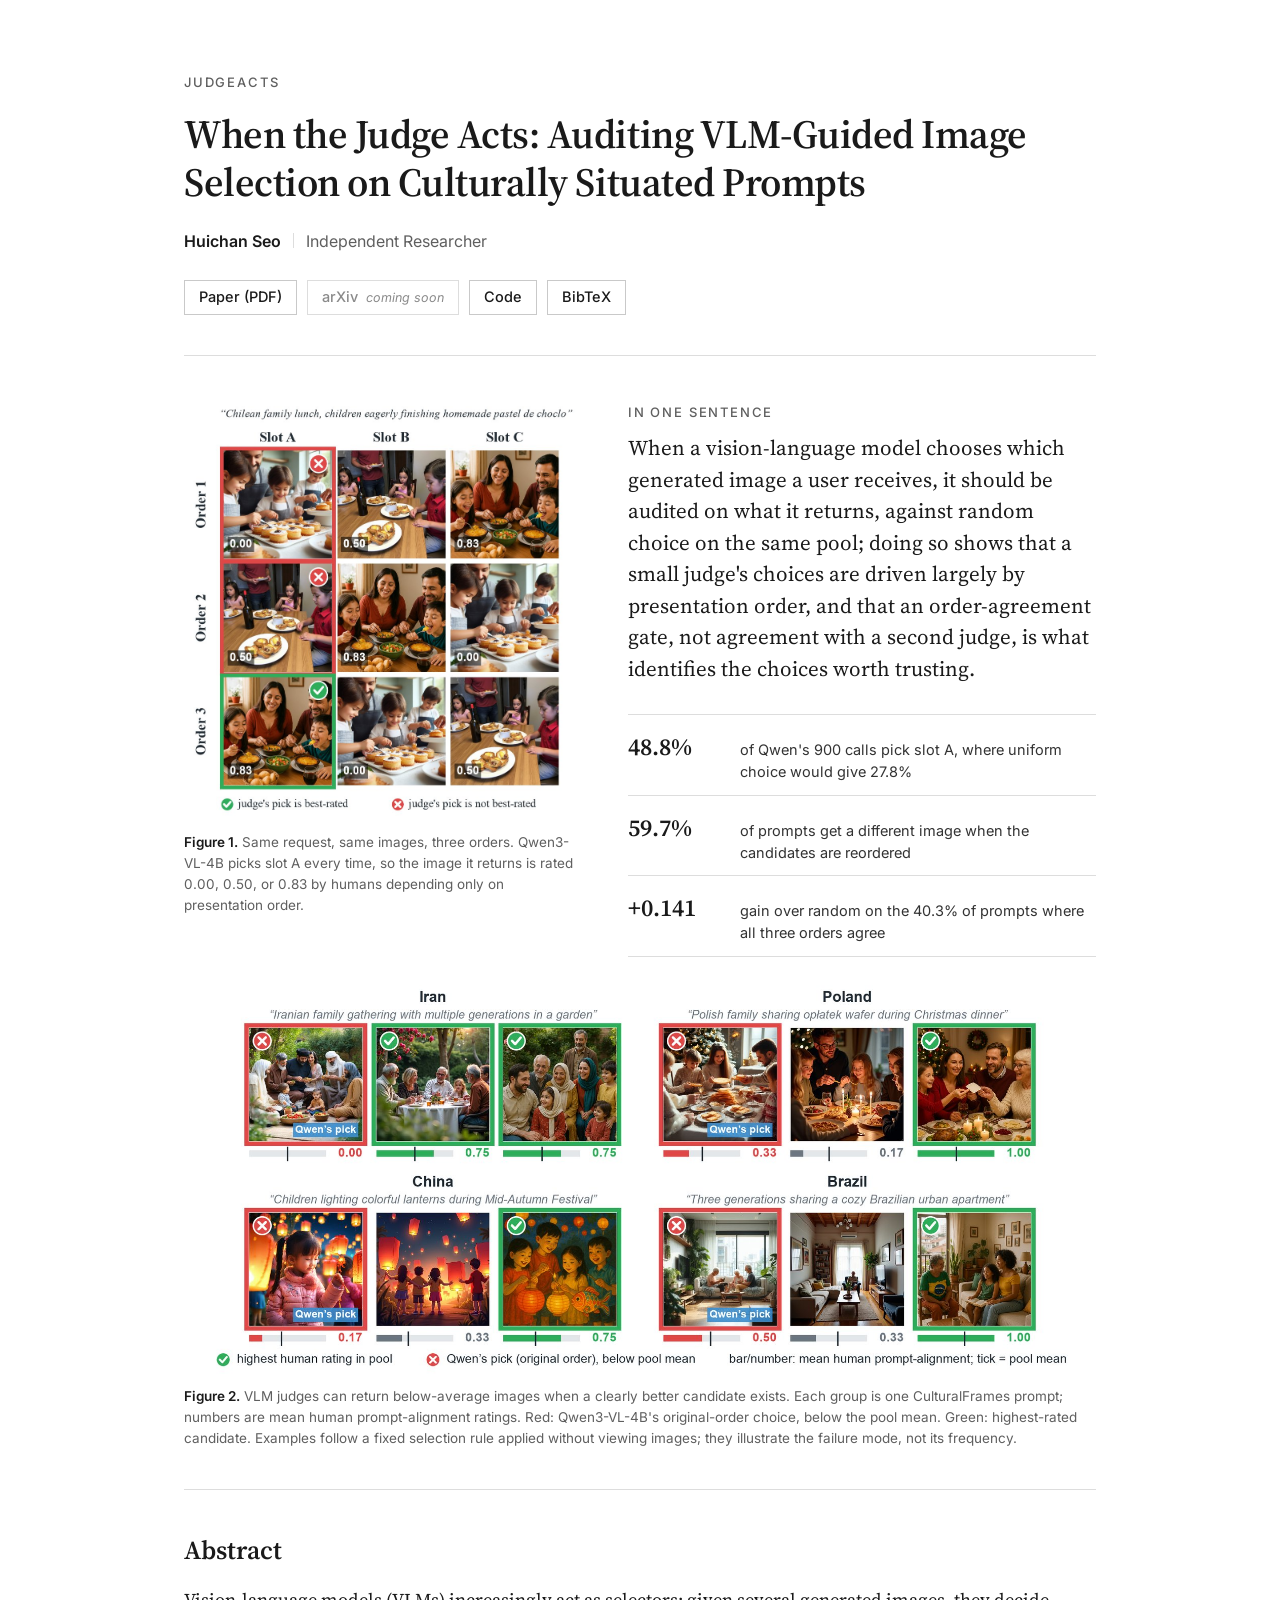
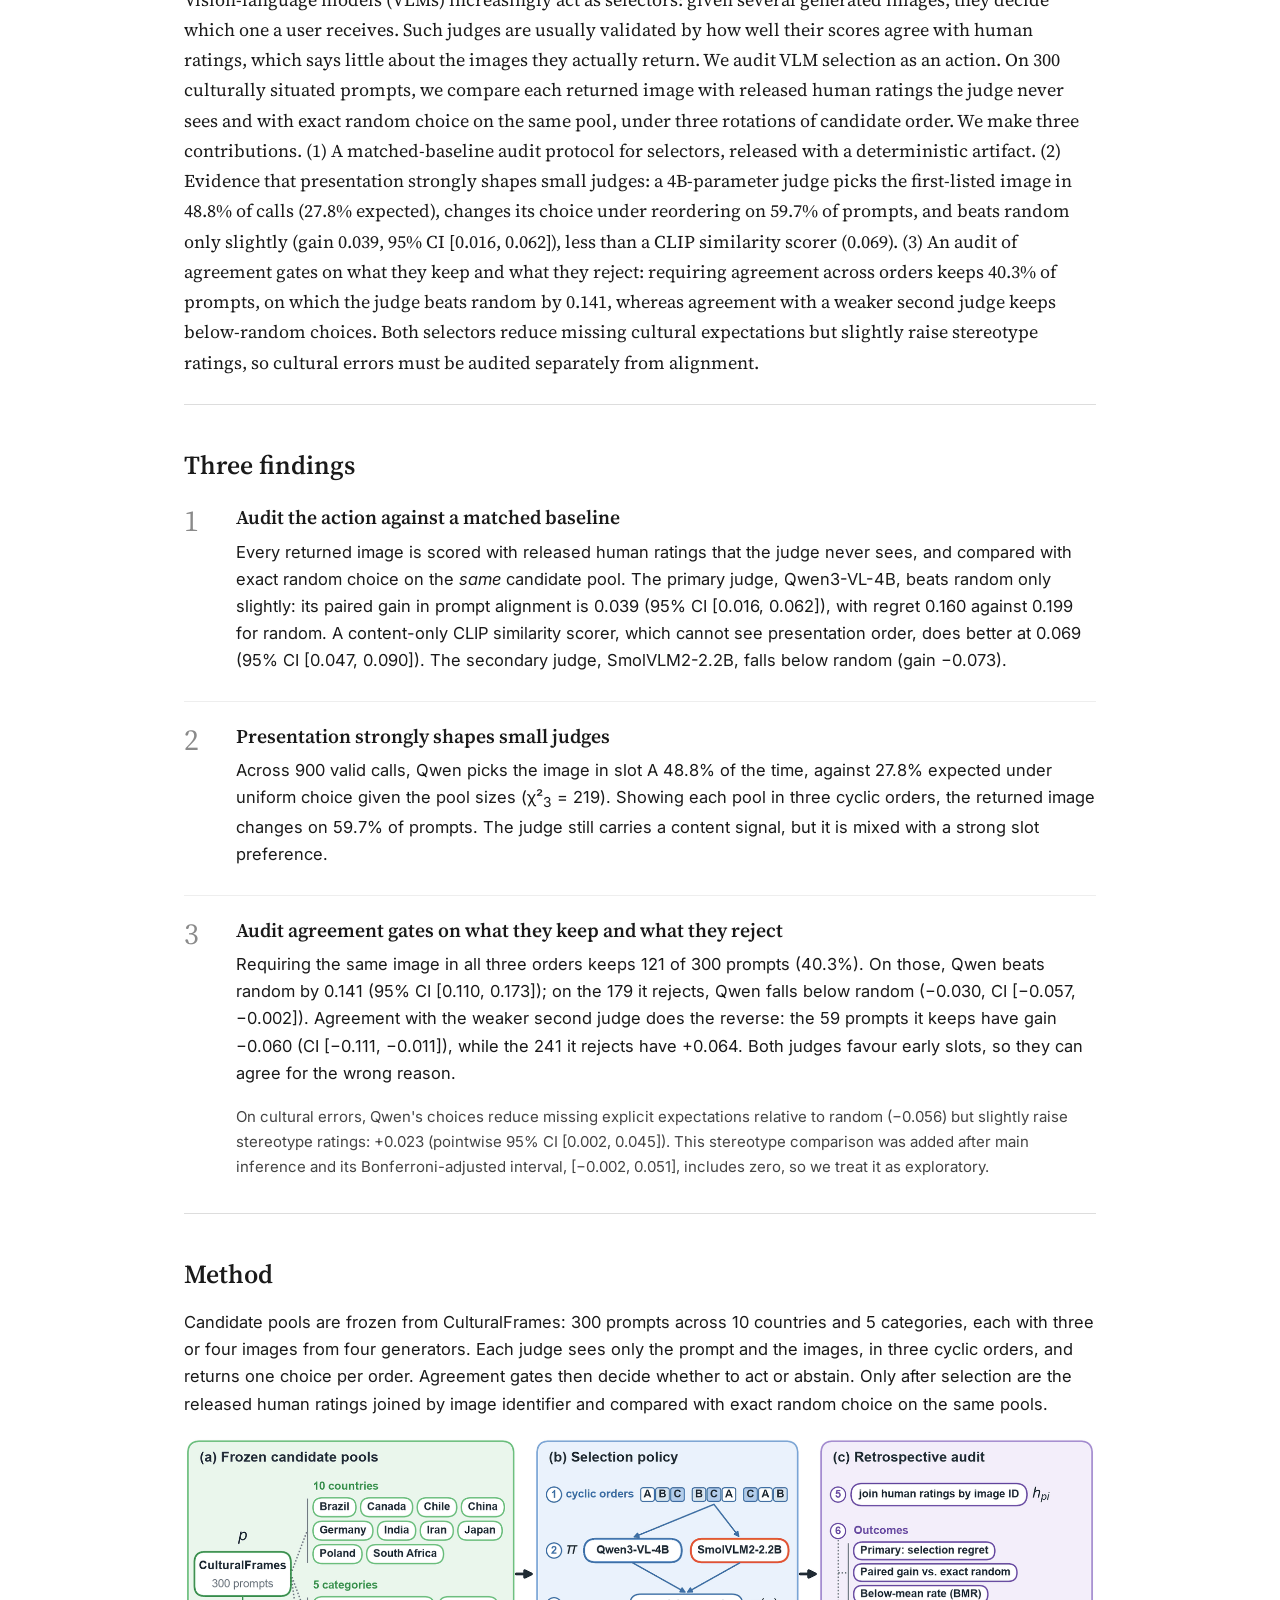
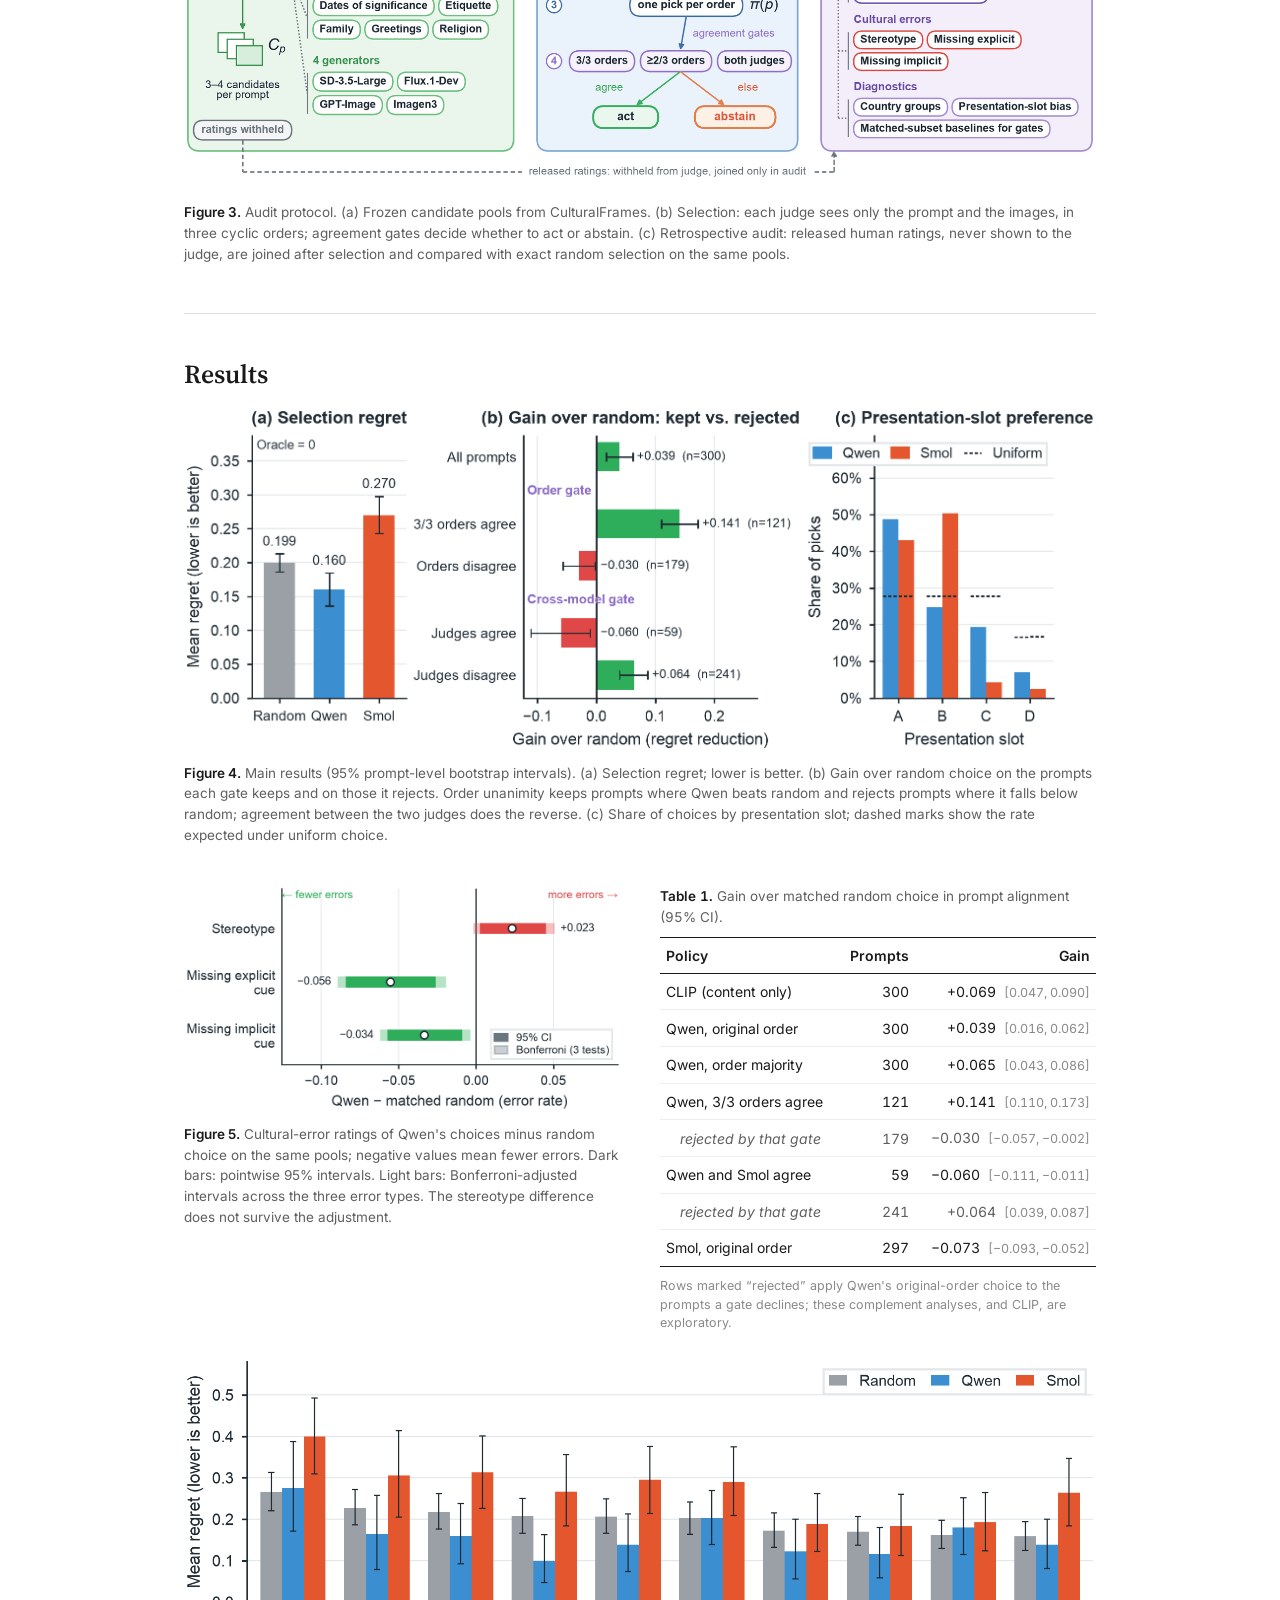
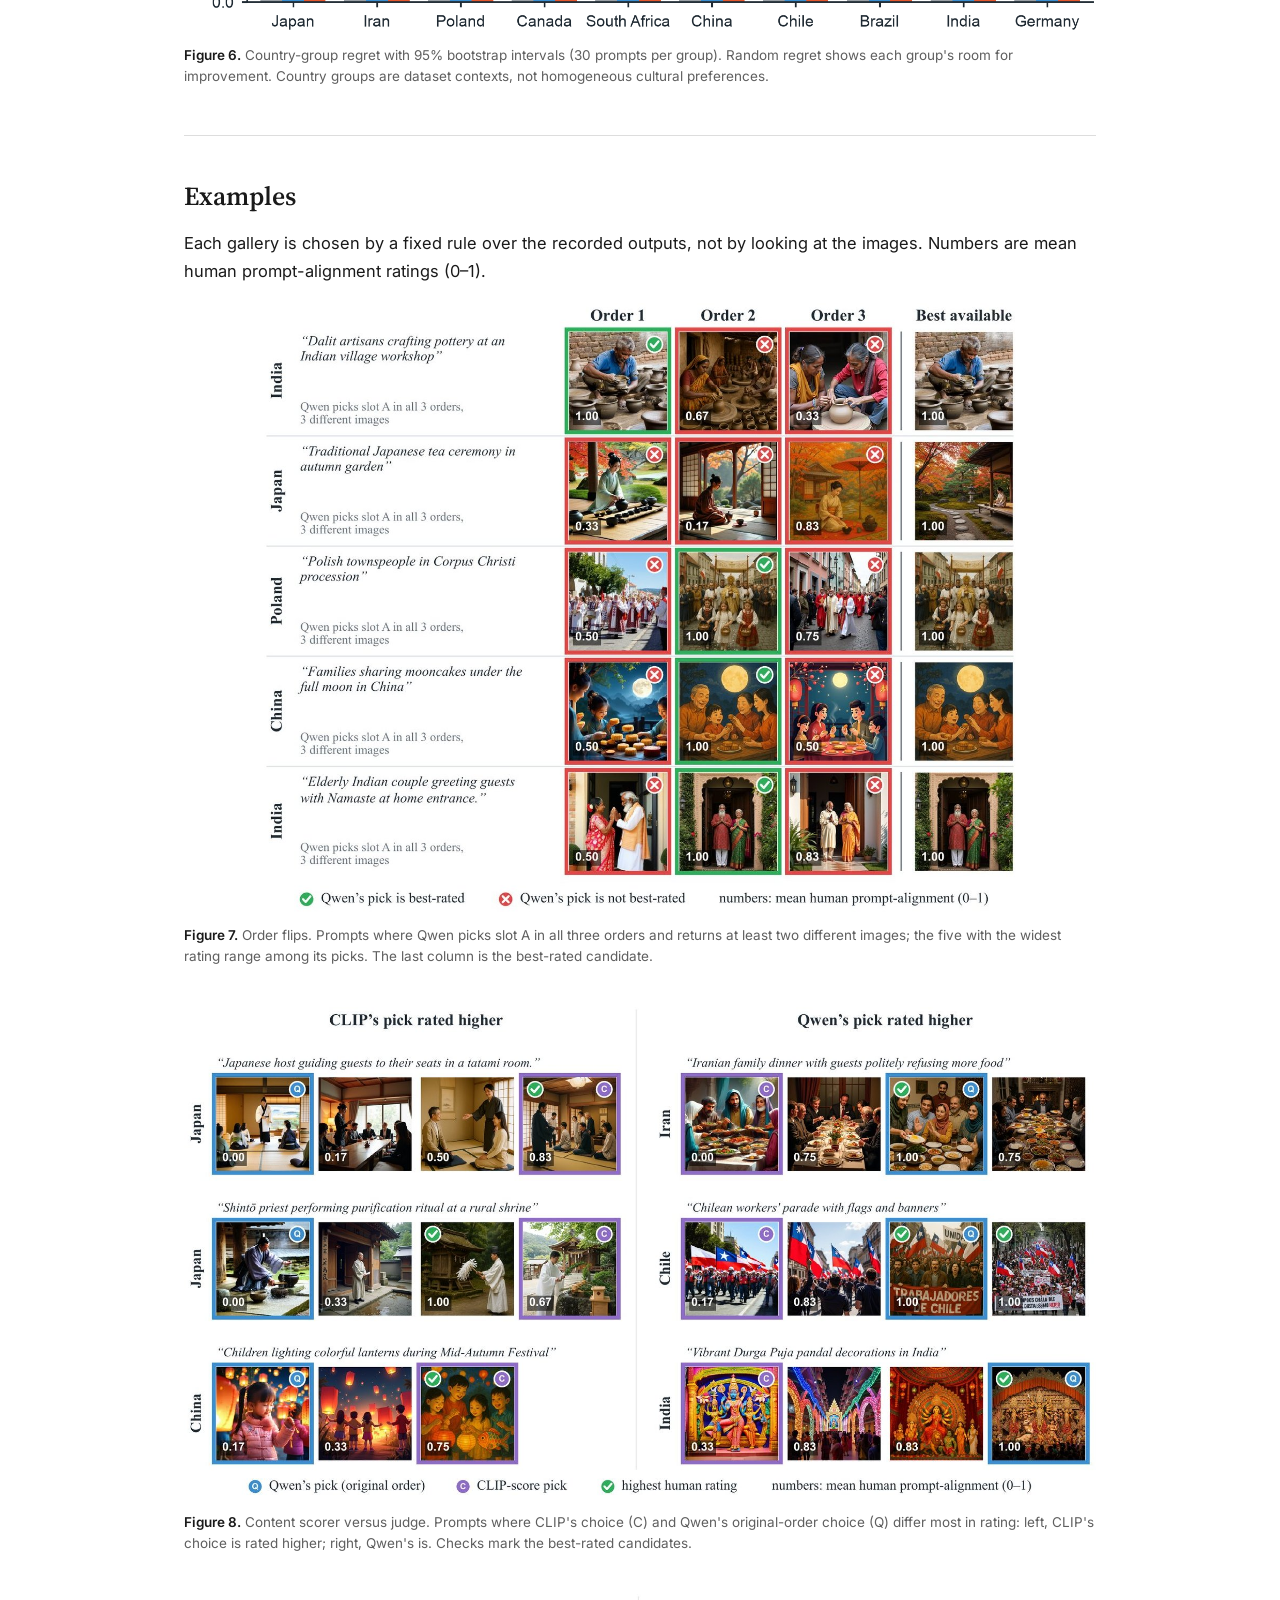
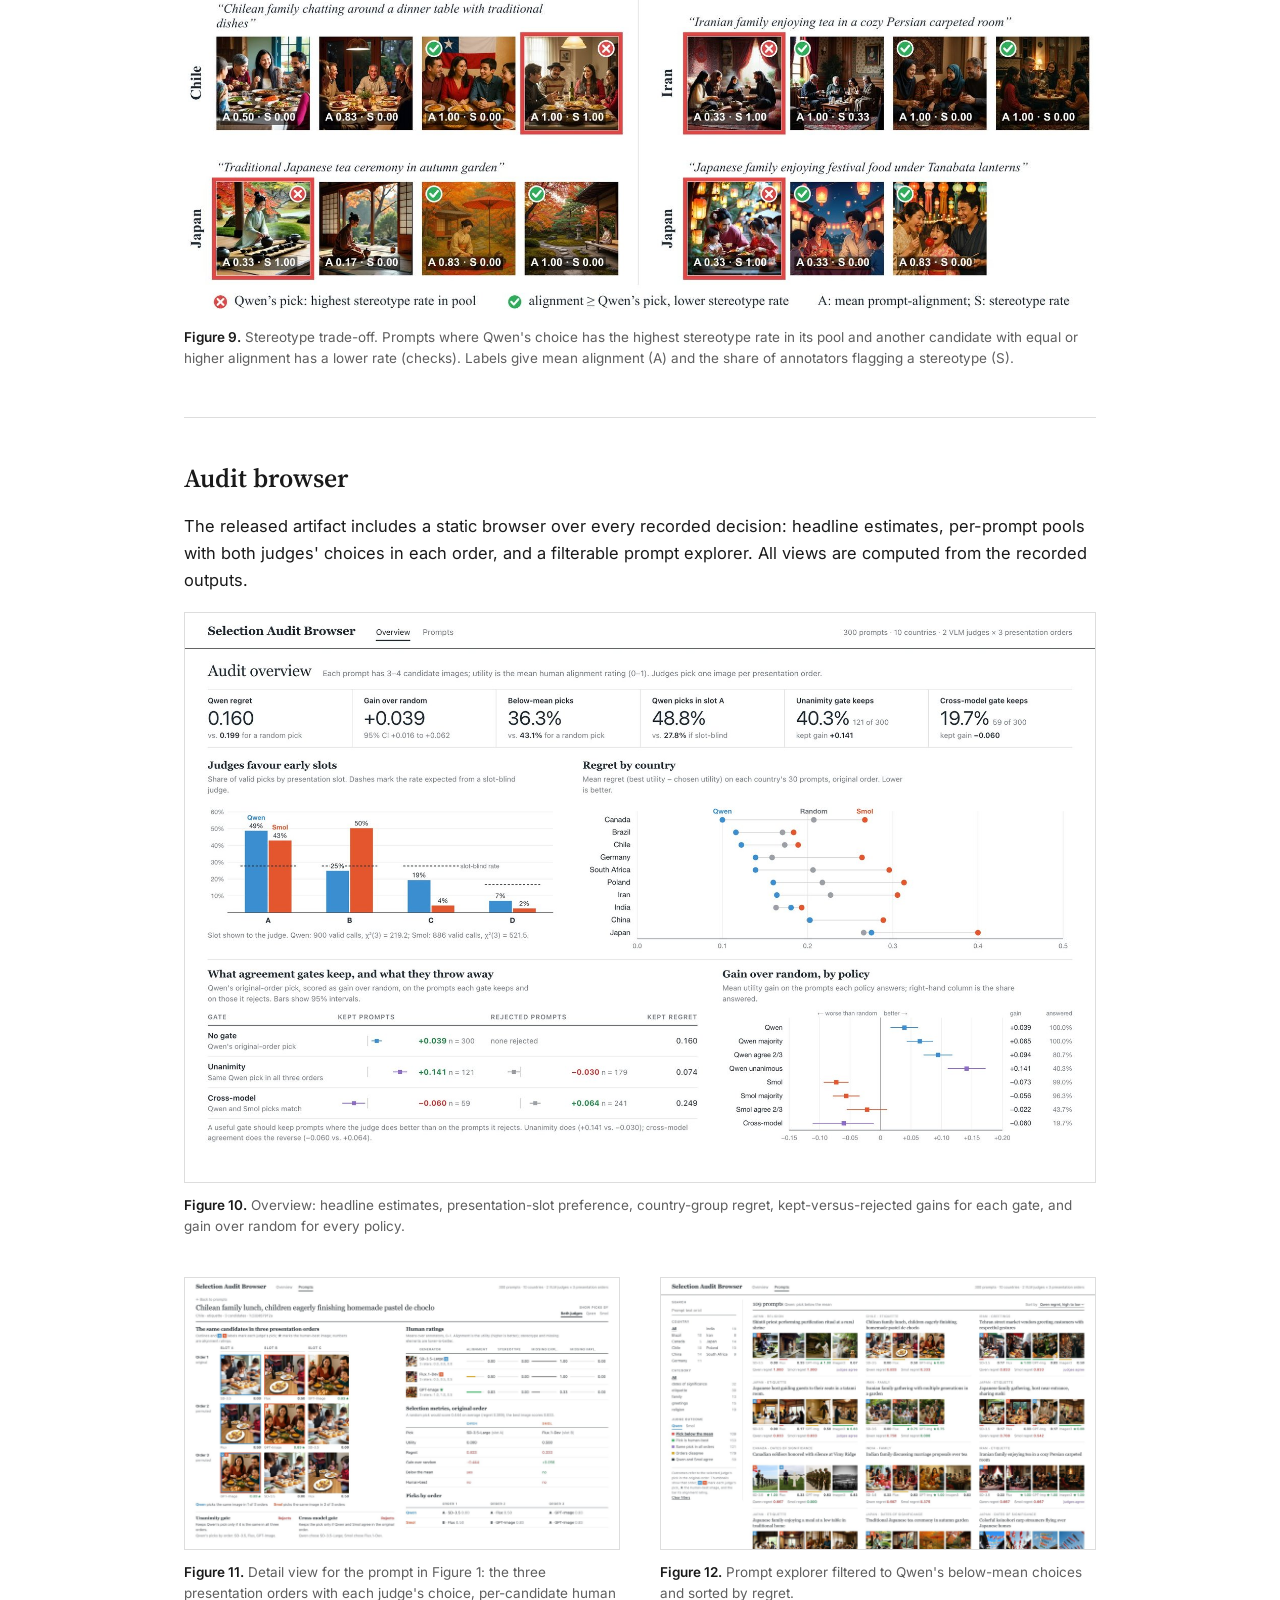
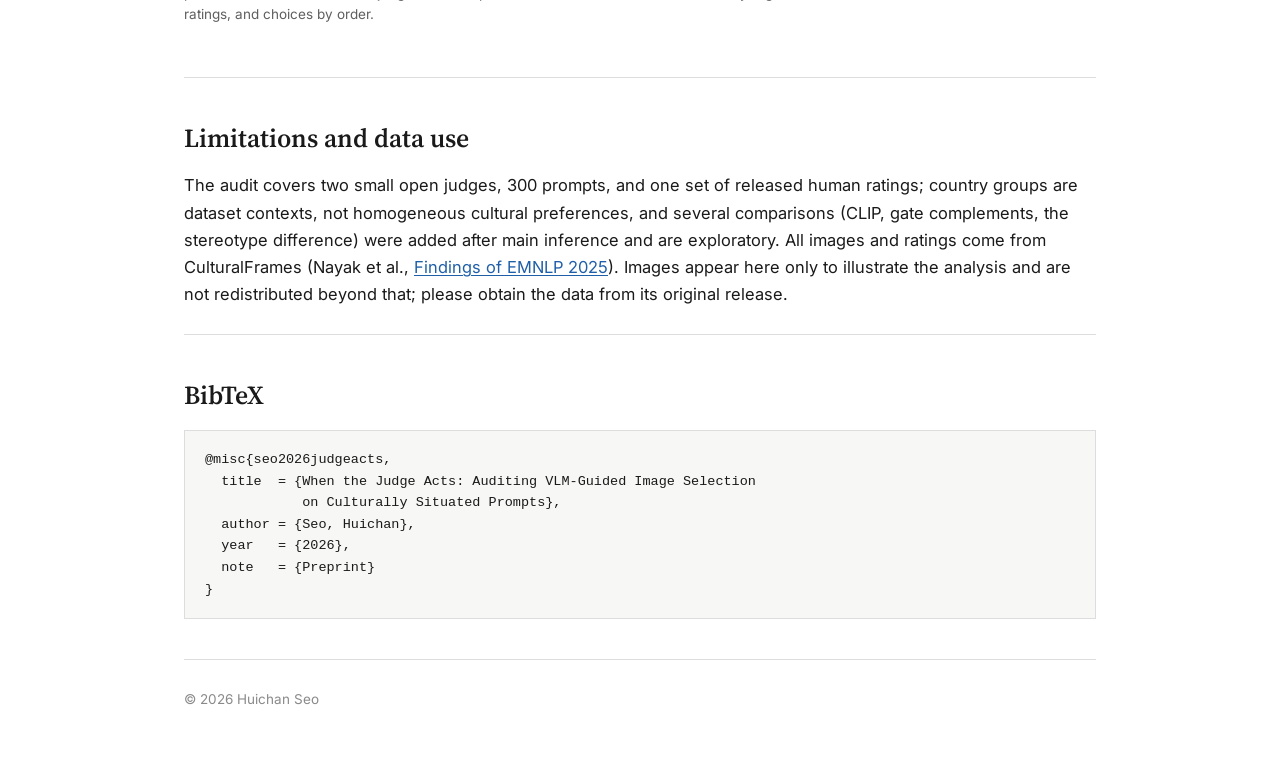
==== docs/index.html @ d44e5f95 "Add project page and arXiv packaging" ====
<!doctype html>
<html lang="en">
<head>
<meta charset="utf-8">
<meta name="viewport" content="width=device-width, initial-scale=1">
<title>When the Judge Acts: Auditing VLM-Guided Image Selection on Culturally Situated Prompts</title>
<meta name="description" content="An audit of vision-language models used as image selectors on 300 culturally situated prompts, compared against held-out human ratings and exact random choice under three candidate orders.">
<meta name="author" content="Huichan Seo">

<meta property="og:type" content="article">
<meta property="og:title" content="When the Judge Acts: Auditing VLM-Guided Image Selection on Culturally Situated Prompts">
<meta property="og:description" content="Auditing what a VLM judge actually returns: matched random baselines, presentation-order effects, and what agreement gates keep and reject.">
<meta property="og:url" content="https://seochan99.github.io/JudgeActs/">
<meta property="og:image" content="https://seochan99.github.io/JudgeActs/static/images/og.jpg">
<meta property="og:image:width" content="1200">
<meta property="og:image:height" content="513">
<meta name="twitter:card" content="summary_large_image">
<meta name="twitter:title" content="When the Judge Acts">
<meta name="twitter:description" content="Auditing VLM-guided image selection on culturally situated prompts.">
<meta name="twitter:image" content="https://seochan99.github.io/JudgeActs/static/images/og.jpg">

<meta name="citation_title" content="When the Judge Acts: Auditing VLM-Guided Image Selection on Culturally Situated Prompts">
<meta name="citation_author" content="Seo, Huichan">
<meta name="citation_publication_date" content="2026">
<meta name="citation_pdf_url" content="https://seochan99.github.io/JudgeActs/paper.pdf">

<link rel="canonical" href="https://seochan99.github.io/JudgeActs/">
<link rel="preconnect" href="https://fonts.googleapis.com">
<link rel="preconnect" href="https://fonts.gstatic.com" crossorigin>
<link href="https://fonts.googleapis.com/css2?family=Source+Serif+4:ital,opsz,wght@0,8..60,400;0,8..60,600;1,8..60,400&family=Inter:wght@400;500;600&display=swap" rel="stylesheet">
<link rel="stylesheet" href="static/style.css">
</head>
<body>

<header class="masthead">
  <p class="kicker">JudgeActs</p>
  <h1>When the Judge Acts: Auditing VLM-Guided Image Selection on Culturally Situated Prompts</h1>
  <p class="byline"><span class="author">Huichan Seo</span><span class="affil">Independent Researcher</span></p>
  <nav class="links" aria-label="Paper resources">
    <a href="paper.pdf">Paper (PDF)</a>
    <a href="#" class="disabled" aria-disabled="true" title="arXiv version coming soon">arXiv <span class="note">coming soon</span></a>
    <a href="https://github.com/seochan99/JudgeActs">Code</a>
    <a href="#bibtex">BibTeX</a>
  </nav>
</header>

<main>

<section class="lead">
  <figure class="lead-fig">
    <img src="static/images/hero_column.jpg" width="999" height="1050" alt="One culturally situated prompt shown to the judge in three candidate orders. The judge picks the image in slot A every time, so the returned image is rated 0.00, 0.50 or 0.83 depending only on order.">
    <figcaption><b>Figure 1.</b> Same request, same images, three orders. Qwen3-VL-4B picks slot A every time, so the image it returns is rated 0.00, 0.50, or 0.83 by humans depending only on presentation order.</figcaption>
  </figure>
  <div class="lead-text">
    <h2 class="tldr-label">In one sentence</h2>
    <p class="tldr">When a vision-language model chooses which generated image a user receives, it should be audited on what it returns, against random choice on the same pool; doing so shows that a small judge's choices are driven largely by presentation order, and that an order-agreement gate, not agreement with a second judge, is what identifies the choices worth trusting.</p>
    <dl class="keyfigs">
      <div><dt>48.8%</dt><dd>of Qwen's 900 calls pick slot A, where uniform choice would give 27.8%</dd></div>
      <div><dt>59.7%</dt><dd>of prompts get a different image when the candidates are reordered</dd></div>
      <div><dt>+0.141</dt><dd>gain over random on the 40.3% of prompts where all three orders agree</dd></div>
    </dl>
  </div>
</section>

<figure class="wide">
  <a href="static/images/teaser.jpg"><img src="static/images/teaser.jpg" width="1800" height="769" loading="lazy" alt="Four CulturalFrames prompts from Iran, Poland, China and Brazil. In each, Qwen's pick is rated below the pool mean while a clearly better candidate is available."></a>
  <figcaption><b>Figure 2.</b> VLM judges can return below-average images when a clearly better candidate exists. Each group is one CulturalFrames prompt; numbers are mean human prompt-alignment ratings. Red: Qwen3-VL-4B's original-order choice, below the pool mean. Green: highest-rated candidate. Examples follow a fixed selection rule applied without viewing images; they illustrate the failure mode, not its frequency.</figcaption>
</figure>

<section id="abstract">
  <h2>Abstract</h2>
  <p>Vision-language models (VLMs) increasingly act as selectors: given several generated images, they decide which one a user receives. Such judges are usually validated by how well their scores agree with human ratings, which says little about the images they actually return. We audit VLM selection as an action. On 300 culturally situated prompts, we compare each returned image with released human ratings the judge never sees and with exact random choice on the same pool, under three rotations of candidate order. We make three contributions. (1) A matched-baseline audit protocol for selectors, released with a deterministic artifact. (2) Evidence that presentation strongly shapes small judges: a 4B-parameter judge picks the first-listed image in 48.8% of calls (27.8% expected), changes its choice under reordering on 59.7% of prompts, and beats random only slightly (gain 0.039, 95% CI [0.016, 0.062]), less than a CLIP similarity scorer (0.069). (3) An audit of agreement gates on what they keep and what they reject: requiring agreement across orders keeps 40.3% of prompts, on which the judge beats random by 0.141, whereas agreement with a weaker second judge keeps below-random choices. Both selectors reduce missing cultural expectations but slightly raise stereotype ratings, so cultural errors must be audited separately from alignment.</p>
</section>

<section id="findings">
  <h2>Three findings</h2>

  <div class="finding">
    <span class="num">1</span>
    <div>
      <h3>Audit the action against a matched baseline</h3>
      <p>Every returned image is scored with released human ratings that the judge never sees, and compared with exact random choice on the <em>same</em> candidate pool. The primary judge, Qwen3-VL-4B, beats random only slightly: its paired gain in prompt alignment is 0.039 (95% CI [0.016, 0.062]), with regret 0.160 against 0.199 for random. A content-only CLIP similarity scorer, which cannot see presentation order, does better at 0.069 (95% CI [0.047, 0.090]). The secondary judge, SmolVLM2-2.2B, falls below random (gain &minus;0.073).</p>
    </div>
  </div>

  <div class="finding">
    <span class="num">2</span>
    <div>
      <h3>Presentation strongly shapes small judges</h3>
      <p>Across 900 valid calls, Qwen picks the image in slot A 48.8% of the time, against 27.8% expected under uniform choice given the pool sizes (&chi;&sup2;<sub>3</sub>&nbsp;=&nbsp;219). Showing each pool in three cyclic orders, the returned image changes on 59.7% of prompts. The judge still carries a content signal, but it is mixed with a strong slot preference.</p>
    </div>
  </div>

  <div class="finding">
    <span class="num">3</span>
    <div>
      <h3>Audit agreement gates on what they keep and what they reject</h3>
      <p>Requiring the same image in all three orders keeps 121 of 300 prompts (40.3%). On those, Qwen beats random by 0.141 (95% CI [0.110, 0.173]); on the 179 it rejects, Qwen falls below random (&minus;0.030, CI [&minus;0.057, &minus;0.002]). Agreement with the weaker second judge does the reverse: the 59 prompts it keeps have gain &minus;0.060 (CI [&minus;0.111, &minus;0.011]), while the 241 it rejects have +0.064. Both judges favour early slots, so they can agree for the wrong reason.</p>
      <p class="aside">On cultural errors, Qwen's choices reduce missing explicit expectations relative to random (&minus;0.056) but slightly raise stereotype ratings: +0.023 (pointwise 95% CI [0.002, 0.045]). This stereotype comparison was added after main inference and its Bonferroni-adjusted interval, [&minus;0.002, 0.051], includes zero, so we treat it as exploratory.</p>
    </div>
  </div>
</section>

<section id="method">
  <h2>Method</h2>
  <p>Candidate pools are frozen from CulturalFrames: 300 prompts across 10 countries and 5 categories, each with three or four images from four generators. Each judge sees only the prompt and the images, in three cyclic orders, and returns one choice per order. Agreement gates then decide whether to act or abstain. Only after selection are the released human ratings joined by image identifier and compared with exact random choice on the same pools.</p>
  <figure class="wide">
    <a href="static/images/framework.png"><img src="static/images/framework.png" width="1800" height="699" loading="lazy" alt="Three-panel diagram: frozen candidate pools, the selection policy with cyclic orders and agreement gates, and the retrospective audit against withheld human ratings."></a>
    <figcaption><b>Figure 3.</b> Audit protocol. (a) Frozen candidate pools from CulturalFrames. (b) Selection: each judge sees only the prompt and the images, in three cyclic orders; agreement gates decide whether to act or abstain. (c) Retrospective audit: released human ratings, never shown to the judge, are joined after selection and compared with exact random selection on the same pools.</figcaption>
  </figure>
</section>

<section id="results">
  <h2>Results</h2>
  <figure class="wide">
    <a href="static/images/results_main.png"><img src="static/images/results_main.png" width="1851" height="695" loading="lazy" alt="Bar charts of selection regret, gain over random for prompts kept versus rejected by each gate, and share of picks by presentation slot."></a>
    <figcaption><b>Figure 4.</b> Main results (95% prompt-level bootstrap intervals). (a) Selection regret; lower is better. (b) Gain over random choice on the prompts each gate keeps and on those it rejects. Order unanimity keeps prompts where Qwen beats random and rejects prompts where it falls below random; agreement between the two judges does the reverse. (c) Share of choices by presentation slot; dashed marks show the rate expected under uniform choice.</figcaption>
  </figure>

  <div class="pair">
    <figure>
      <a href="static/images/cultural_deltas.png"><img src="static/images/cultural_deltas.png" width="1004" height="519" loading="lazy" alt="Paired differences in cultural-error ratings between Qwen's choices and random choice."></a>
      <figcaption><b>Figure 5.</b> Cultural-error ratings of Qwen's choices minus random choice on the same pools; negative values mean fewer errors. Dark bars: pointwise 95% intervals. Light bars: Bonferroni-adjusted intervals across the three error types. The stereotype difference does not survive the adjustment.</figcaption>
    </figure>
    <div class="table-wrap">
      <table>
        <caption><b>Table 1.</b> Gain over matched random choice in prompt alignment (95% CI).</caption>
        <thead><tr><th>Policy</th><th class="r">Prompts</th><th class="r">Gain</th></tr></thead>
        <tbody>
          <tr><td>CLIP (content only)</td><td class="r">300</td><td class="r">+0.069 <span class="ci">[0.047, 0.090]</span></td></tr>
          <tr><td>Qwen, original order</td><td class="r">300</td><td class="r">+0.039 <span class="ci">[0.016, 0.062]</span></td></tr>
          <tr><td>Qwen, order majority</td><td class="r">300</td><td class="r">+0.065 <span class="ci">[0.043, 0.086]</span></td></tr>
          <tr><td>Qwen, 3/3 orders agree</td><td class="r">121</td><td class="r">+0.141 <span class="ci">[0.110, 0.173]</span></td></tr>
          <tr class="sub"><td>rejected by that gate</td><td class="r">179</td><td class="r">&minus;0.030 <span class="ci">[&minus;0.057, &minus;0.002]</span></td></tr>
          <tr><td>Qwen and Smol agree</td><td class="r">59</td><td class="r">&minus;0.060 <span class="ci">[&minus;0.111, &minus;0.011]</span></td></tr>
          <tr class="sub"><td>rejected by that gate</td><td class="r">241</td><td class="r">+0.064 <span class="ci">[0.039, 0.087]</span></td></tr>
          <tr><td>Smol, original order</td><td class="r">297</td><td class="r">&minus;0.073 <span class="ci">[&minus;0.093, &minus;0.052]</span></td></tr>
        </tbody>
      </table>
      <p class="tnote">Rows marked &ldquo;rejected&rdquo; apply Qwen's original-order choice to the prompts a gate declines; these complement analyses, and CLIP, are exploratory.</p>
    </div>
  </div>

  <figure class="wide">
    <a href="static/images/country_bars.png"><img src="static/images/country_bars.png" width="1754" height="527" loading="lazy" alt="Country-group selection regret for random, Qwen and Smol across ten countries."></a>
    <figcaption><b>Figure 6.</b> Country-group regret with 95% bootstrap intervals (30 prompts per group). Random regret shows each group's room for improvement. Country groups are dataset contexts, not homogeneous cultural preferences.</figcaption>
  </figure>
</section>

<section id="examples">
  <h2>Examples</h2>
  <p>Each gallery is chosen by a fixed rule over the recorded outputs, not by looking at the images. Numbers are mean human prompt-alignment ratings (0&ndash;1).</p>
  <figure class="wide narrow">
    <a href="static/images/gallery_orders.jpg"><img src="static/images/gallery_orders.jpg" width="1418" height="1139" loading="lazy" alt="Five prompts where Qwen picks slot A in all three orders and returns at least two different images."></a>
    <figcaption><b>Figure 7.</b> Order flips. Prompts where Qwen picks slot A in all three orders and returns at least two different images; the five with the widest rating range among its picks. The last column is the best-rated candidate.</figcaption>
  </figure>
  <figure class="wide">
    <a href="static/images/gallery_clip.jpg"><img src="static/images/gallery_clip.jpg" width="1765" height="954" loading="lazy" alt="Prompts where CLIP's choice and Qwen's choice differ most in human rating."></a>
    <figcaption><b>Figure 8.</b> Content scorer versus judge. Prompts where CLIP's choice (C) and Qwen's original-order choice (Q) differ most in rating: left, CLIP's choice is rated higher; right, Qwen's is. Checks mark the best-rated candidates.</figcaption>
  </figure>
  <figure class="wide">
    <a href="static/images/gallery_stereotype.jpg"><img src="static/images/gallery_stereotype.jpg" width="1757" height="619" loading="lazy" alt="Prompts where Qwen's choice has the highest stereotype rate in its pool although an equally aligned alternative has a lower rate."></a>
    <figcaption><b>Figure 9.</b> Stereotype trade-off. Prompts where Qwen's choice has the highest stereotype rate in its pool and another candidate with equal or higher alignment has a lower rate (checks). Labels give mean alignment (A) and the share of annotators flagging a stereotype (S).</figcaption>
  </figure>
</section>

<section id="browser">
  <h2>Audit browser</h2>
  <p>The released artifact includes a static browser over every recorded decision: headline estimates, per-prompt pools with both judges' choices in each order, and a filterable prompt explorer. All views are computed from the recorded outputs.</p>
  <figure class="wide shot">
    <a href="static/images/browser_overview.jpg"><img src="static/images/browser_overview.jpg" width="1800" height="1125" loading="lazy" alt="Audit browser overview page with headline estimates and summary charts."></a>
    <figcaption><b>Figure 10.</b> Overview: headline estimates, presentation-slot preference, country-group regret, kept-versus-rejected gains for each gate, and gain over random for every policy.</figcaption>
  </figure>
  <div class="pair shots">
    <figure class="shot">
      <a href="static/images/browser_detail.jpg"><img src="static/images/browser_detail.jpg" width="1800" height="1125" loading="lazy" alt="Audit browser detail view for a single prompt."></a>
      <figcaption><b>Figure 11.</b> Detail view for the prompt in Figure 1: the three presentation orders with each judge's choice, per-candidate human ratings, and choices by order.</figcaption>
    </figure>
    <figure class="shot">
      <a href="static/images/browser_explore_below.jpg"><img src="static/images/browser_explore_below.jpg" width="1800" height="1125" loading="lazy" alt="Audit browser prompt explorer filtered to below-mean choices."></a>
      <figcaption><b>Figure 12.</b> Prompt explorer filtered to Qwen's below-mean choices and sorted by regret.</figcaption>
    </figure>
  </div>
</section>

<section id="notes">
  <h2>Limitations and data use</h2>
  <p>The audit covers two small open judges, 300 prompts, and one set of released human ratings; country groups are dataset contexts, not homogeneous cultural preferences, and several comparisons (CLIP, gate complements, the stereotype difference) were added after main inference and are exploratory. All images and ratings come from CulturalFrames (Nayak et&nbsp;al., <a href="https://aclanthology.org/2025.findings-emnlp.1141/">Findings of EMNLP 2025</a>). Images appear here only to illustrate the analysis and are not redistributed beyond that; please obtain the data from its original release.</p>
</section>

<section id="bibtex">
  <h2>BibTeX</h2>
  <pre><code>@misc{seo2026judgeacts,
  title  = {When the Judge Acts: Auditing VLM-Guided Image Selection
            on Culturally Situated Prompts},
  author = {Seo, Huichan},
  year   = {2026},
  note   = {Preprint}
}</code></pre>
</section>

</main>

<footer><p>&copy; 2026 Huichan Seo</p></footer>

</body>
</html>
---- docs/static/style.css ----
:root {
  --ink: #1a1a1a;
  --muted: #5f5f5f;
  --faint: #8a8a8a;
  --rule: #dddddd;
  --link: #1f5fa8;
  --paper: #ffffff;
  --serif: "Source Serif 4", "Source Serif Pro", Georgia, "Times New Roman", serif;
  --sans: "Inter", -apple-system, BlinkMacSystemFont, "Segoe UI", Helvetica, Arial, sans-serif;
  --mono: ui-monospace, SFMono-Regular, Menlo, Consolas, monospace;
}

* { box-sizing: border-box; }

html { -webkit-text-size-adjust: 100%; }

body {
  margin: 0;
  background: var(--paper);
  color: var(--ink);
  font-family: var(--sans);
  font-size: 16.5px;
  line-height: 1.65;
  -webkit-font-smoothing: antialiased;
}

a { color: var(--link); text-decoration: underline; text-decoration-thickness: 1px; text-underline-offset: 2px; }
a:hover { text-decoration-thickness: 2px; }

img { display: block; max-width: 100%; height: auto; }

.masthead, main, footer {
  max-width: 960px;
  margin: 0 auto;
  padding: 0 24px;
}

/* ---------- Masthead ---------- */
.masthead { padding-top: 72px; padding-bottom: 40px; }

.kicker {
  margin: 0 0 18px;
  font-size: 13px;
  letter-spacing: 0.14em;
  text-transform: uppercase;
  color: var(--muted);
  font-weight: 500;
}

h1 {
  font-family: var(--serif);
  font-weight: 600;
  font-size: 40px;
  line-height: 1.18;
  letter-spacing: -0.012em;
  margin: 0 0 22px;
  max-width: 860px;
}

.byline { margin: 0 0 26px; font-size: 16px; }
.byline .author { font-weight: 600; }
.byline .affil { color: var(--muted); }
.byline .affil::before { content: ""; display: inline-block; width: 1px; height: 0.95em; background: var(--rule); margin: 0 12px; vertical-align: -0.1em; }

.links { display: flex; flex-wrap: wrap; gap: 10px; }
.links a {
  display: inline-block;
  padding: 7px 14px;
  border: 1px solid #c9c9c9;
  color: var(--ink);
  text-decoration: none;
  font-size: 14.5px;
  font-weight: 500;
  line-height: 1.3;
}
.links a:hover { border-color: var(--link); color: var(--link); }
.links a.disabled { color: var(--faint); border-color: var(--rule); cursor: default; }
.links a.disabled:hover { color: var(--faint); border-color: var(--rule); }
.links .note { font-weight: 400; font-size: 12.5px; margin-left: 4px; font-style: italic; }

/* ---------- Sections ---------- */
section { padding: 44px 0 8px; border-top: 1px solid var(--rule); }
section.lead { padding-top: 44px; }
main > figure.wide:first-of-type { margin-top: 0; }

h2 {
  font-family: var(--serif);
  font-weight: 600;
  font-size: 26px;
  line-height: 1.25;
  margin: 0 0 18px;
}

h3 {
  font-family: var(--serif);
  font-weight: 600;
  font-size: 19.5px;
  line-height: 1.3;
  margin: 0 0 8px;
}

p { margin: 0 0 18px; }

#abstract p { font-family: var(--serif); font-size: 18px; line-height: 1.68; hyphens: auto; }

/* ---------- Lead ---------- */
.lead {
  display: grid;
  grid-template-columns: 400px 1fr;
  gap: 44px;
  align-items: start;
  padding-bottom: 28px;
}
.lead-fig { margin: 0; }
.lead > *, .pair > * { min-width: 0; }

.tldr-label {
  font-family: var(--sans);
  font-size: 13px;
  letter-spacing: 0.14em;
  text-transform: uppercase;
  color: var(--muted);
  font-weight: 500;
  margin: 4px 0 12px;
}
.tldr {
  font-family: var(--serif);
  font-size: 21px;
  line-height: 1.5;
  margin: 0 0 30px;
}

.keyfigs { margin: 0; border-top: 1px solid var(--rule); }
.keyfigs div {
  display: grid;
  grid-template-columns: 96px 1fr;
  gap: 16px;
  padding: 12px 0;
  border-bottom: 1px solid var(--rule);
  align-items: baseline;
}
.keyfigs dt {
  font-family: var(--serif);
  font-size: 24px;
  font-weight: 600;
  font-variant-numeric: tabular-nums lining-nums;
}
.keyfigs dd { margin: 0; font-size: 14.5px; line-height: 1.5; color: #333; }

/* ---------- Figures ---------- */
figure { margin: 0 0 36px; }
figure.wide { margin: 8px 0 40px; }
figcaption {
  margin-top: 12px;
  font-size: 13.5px;
  line-height: 1.55;
  color: var(--muted);
}
figcaption b { color: var(--ink); font-weight: 600; }
figure a { display: block; }
.shot img { border: 1px solid var(--rule); }

.pair {
  display: grid;
  grid-template-columns: 1fr 1fr;
  gap: 40px;
  align-items: start;
  margin-bottom: 8px;
}

/* ---------- Findings ---------- */
.finding {
  display: grid;
  grid-template-columns: 44px 1fr;
  gap: 8px;
  padding: 6px 0 8px;
}
.finding + .finding { border-top: 1px solid #eeeeee; padding-top: 22px; }
.finding .num {
  font-family: var(--serif);
  font-size: 30px;
  line-height: 1;
  color: var(--faint);
  padding-top: 1px;
}
.finding .aside { font-size: 15px; color: #444; }

/* ---------- Table ---------- */
.table-wrap { overflow-x: auto; }
table {
  width: 100%;
  border-collapse: collapse;
  font-size: 14px;
  font-variant-numeric: tabular-nums;
  border-top: 1.5px solid var(--ink);
  border-bottom: 1.5px solid var(--ink);
}
caption {
  caption-side: top;
  text-align: left;
  font-size: 13.5px;
  color: var(--muted);
  padding-bottom: 10px;
  line-height: 1.5;
}
caption b { color: var(--ink); font-weight: 600; }
th, td { padding: 6px 6px; text-align: left; white-space: nowrap; }
th { font-weight: 600; border-bottom: 1px solid var(--ink); }
td.r, th.r { text-align: right; }
tbody tr + tr td { border-top: 1px solid #eeeeee; }
tr.sub td { color: var(--muted); }
tr.sub td:first-child { padding-left: 20px; font-style: italic; }
.ci { color: var(--faint); font-size: 12.5px; margin-left: 4px; }
.tnote { font-size: 12.5px; color: var(--faint); margin-top: 10px; line-height: 1.5; }

/* ---------- BibTeX ---------- */
pre {
  margin: 0 0 32px;
  padding: 18px 20px;
  background: #f7f7f5;
  border: 1px solid var(--rule);
  overflow-x: auto;
  font-family: var(--mono);
  font-size: 13.5px;
  line-height: 1.6;
}

footer { padding-bottom: 56px; }
footer p {
  margin: 0;
  padding-top: 28px;
  border-top: 1px solid var(--rule);
  color: var(--faint);
  font-size: 13.5px;
}

/* ---------- Responsive ---------- */
@media (max-width: 860px) {
  .lead { grid-template-columns: 1fr; gap: 28px; }
  .lead-fig { max-width: 440px; }
  .pair { grid-template-columns: 1fr; gap: 8px; }
}

@media (max-width: 600px) {
  body { font-size: 16px; }
  .masthead, main, footer { padding: 0 16px; }
  .masthead { padding-top: 44px; padding-bottom: 30px; }
  section.lead { padding-top: 32px; }
  footer { padding-bottom: 40px; }
  h1 { font-size: 29px; }
  h2 { font-size: 23px; }
  .tldr { font-size: 19px; }
  #abstract p { font-size: 17px; }
  .byline .affil { display: block; }
  .byline .affil::before { display: none; }
  .finding { grid-template-columns: 30px 1fr; }
  .finding .num { font-size: 24px; }
  .keyfigs div { grid-template-columns: 80px 1fr; }
  .keyfigs dt { font-size: 21px; }
  th, td { white-space: normal; }
  .ci { display: block; margin-left: 0; }
}

figure.narrow img { max-width: 760px; margin: 0 auto; }
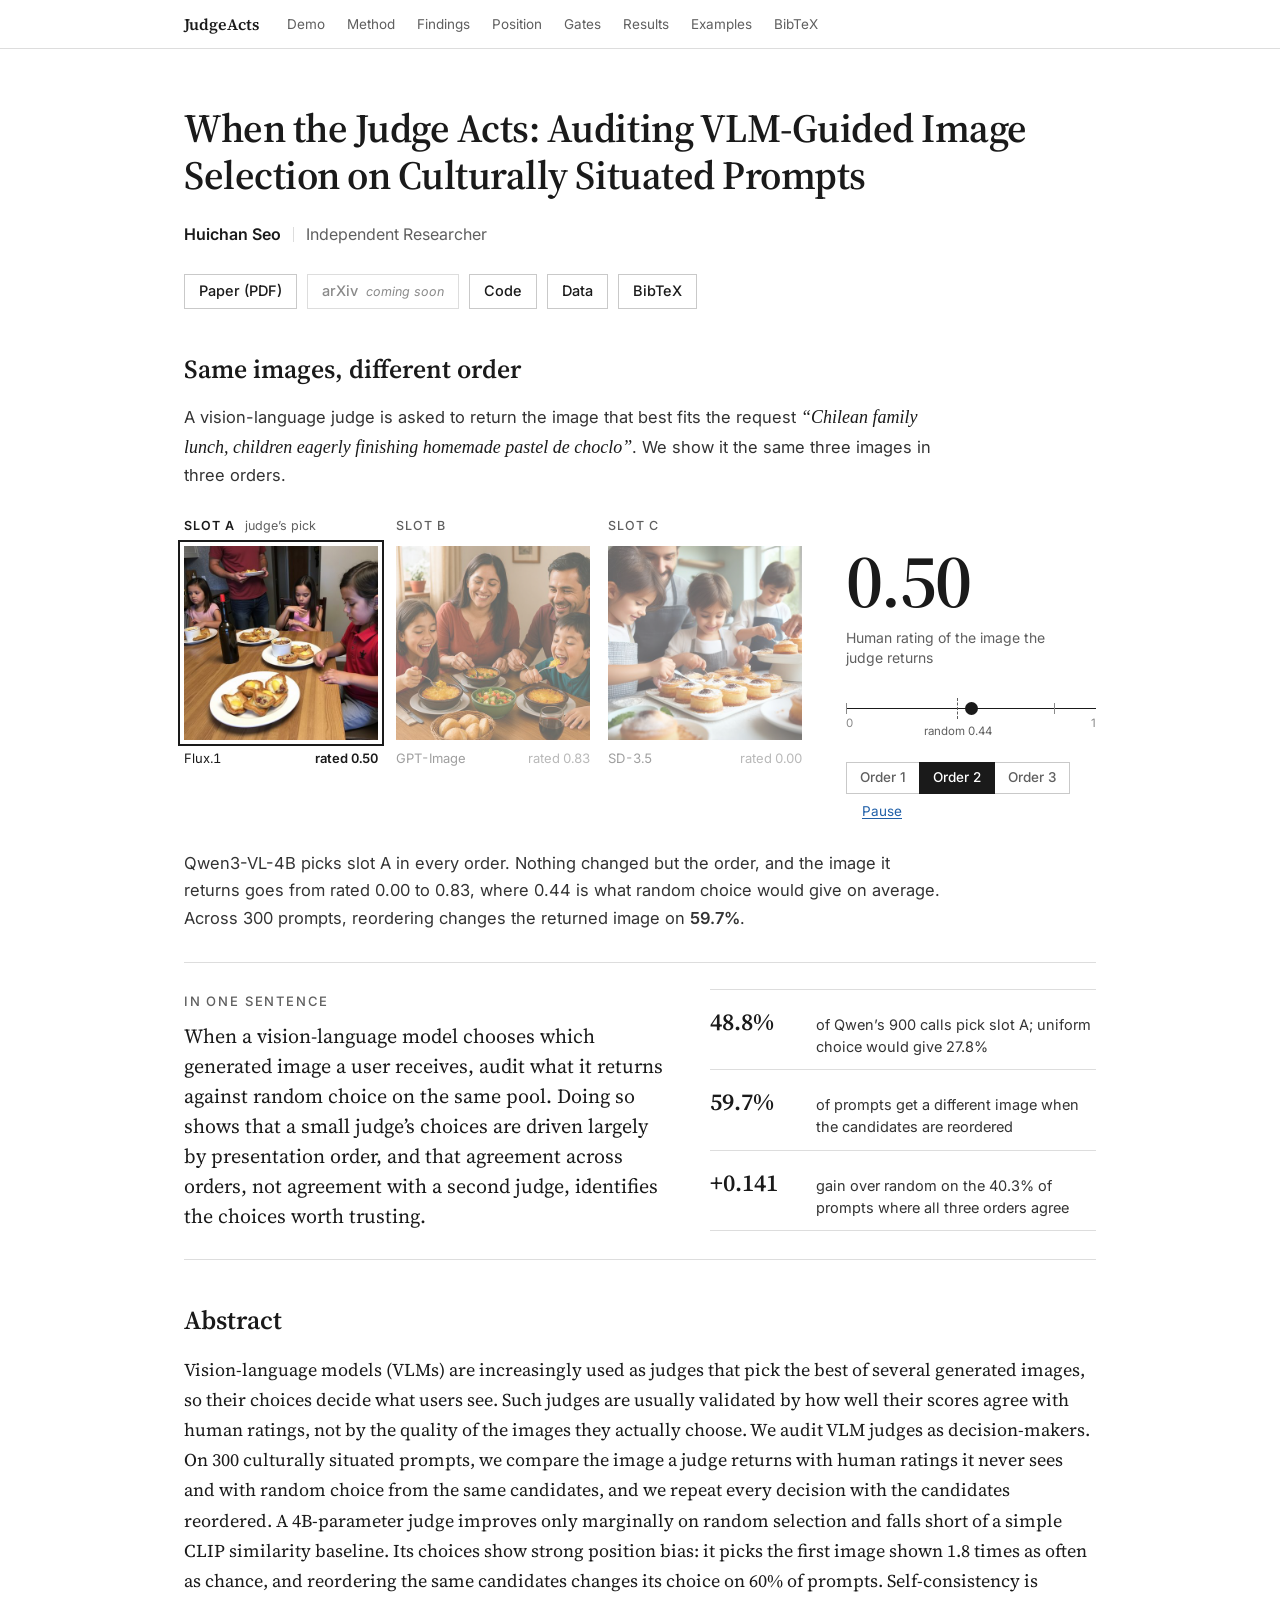
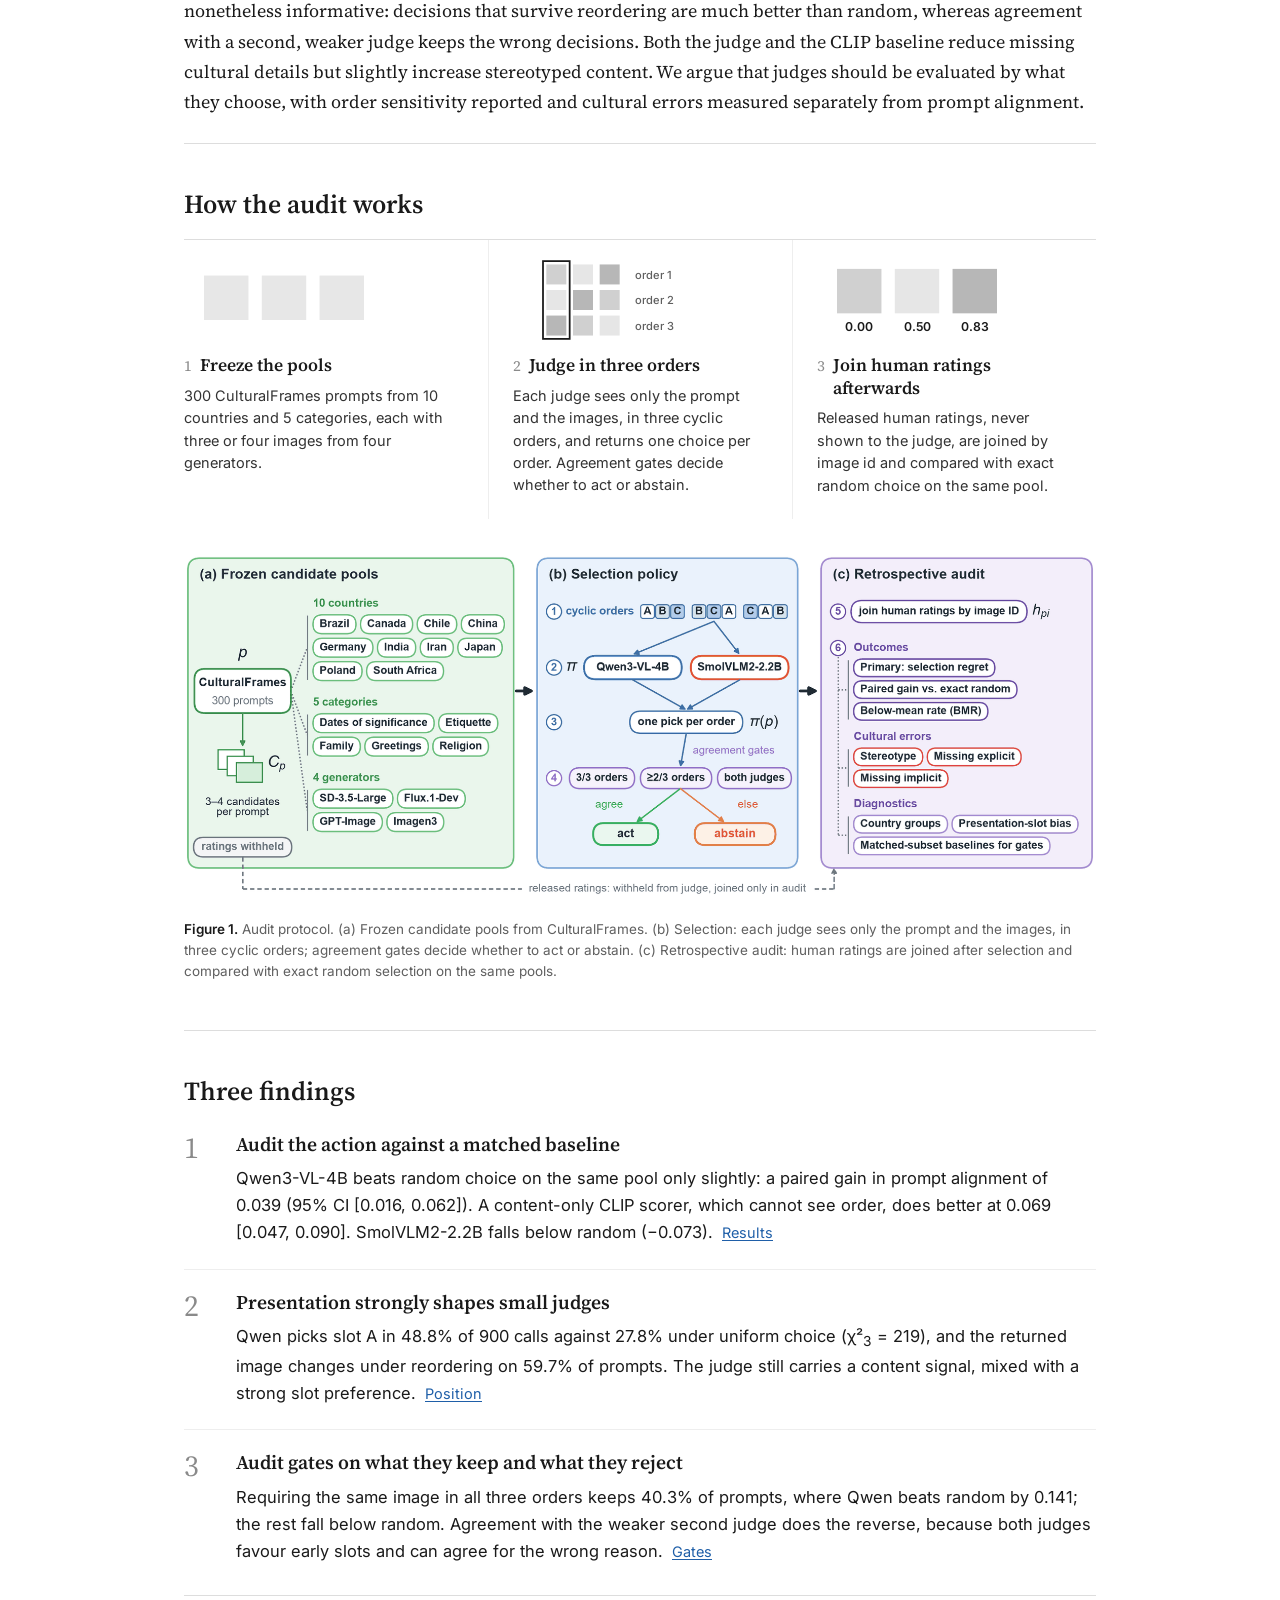
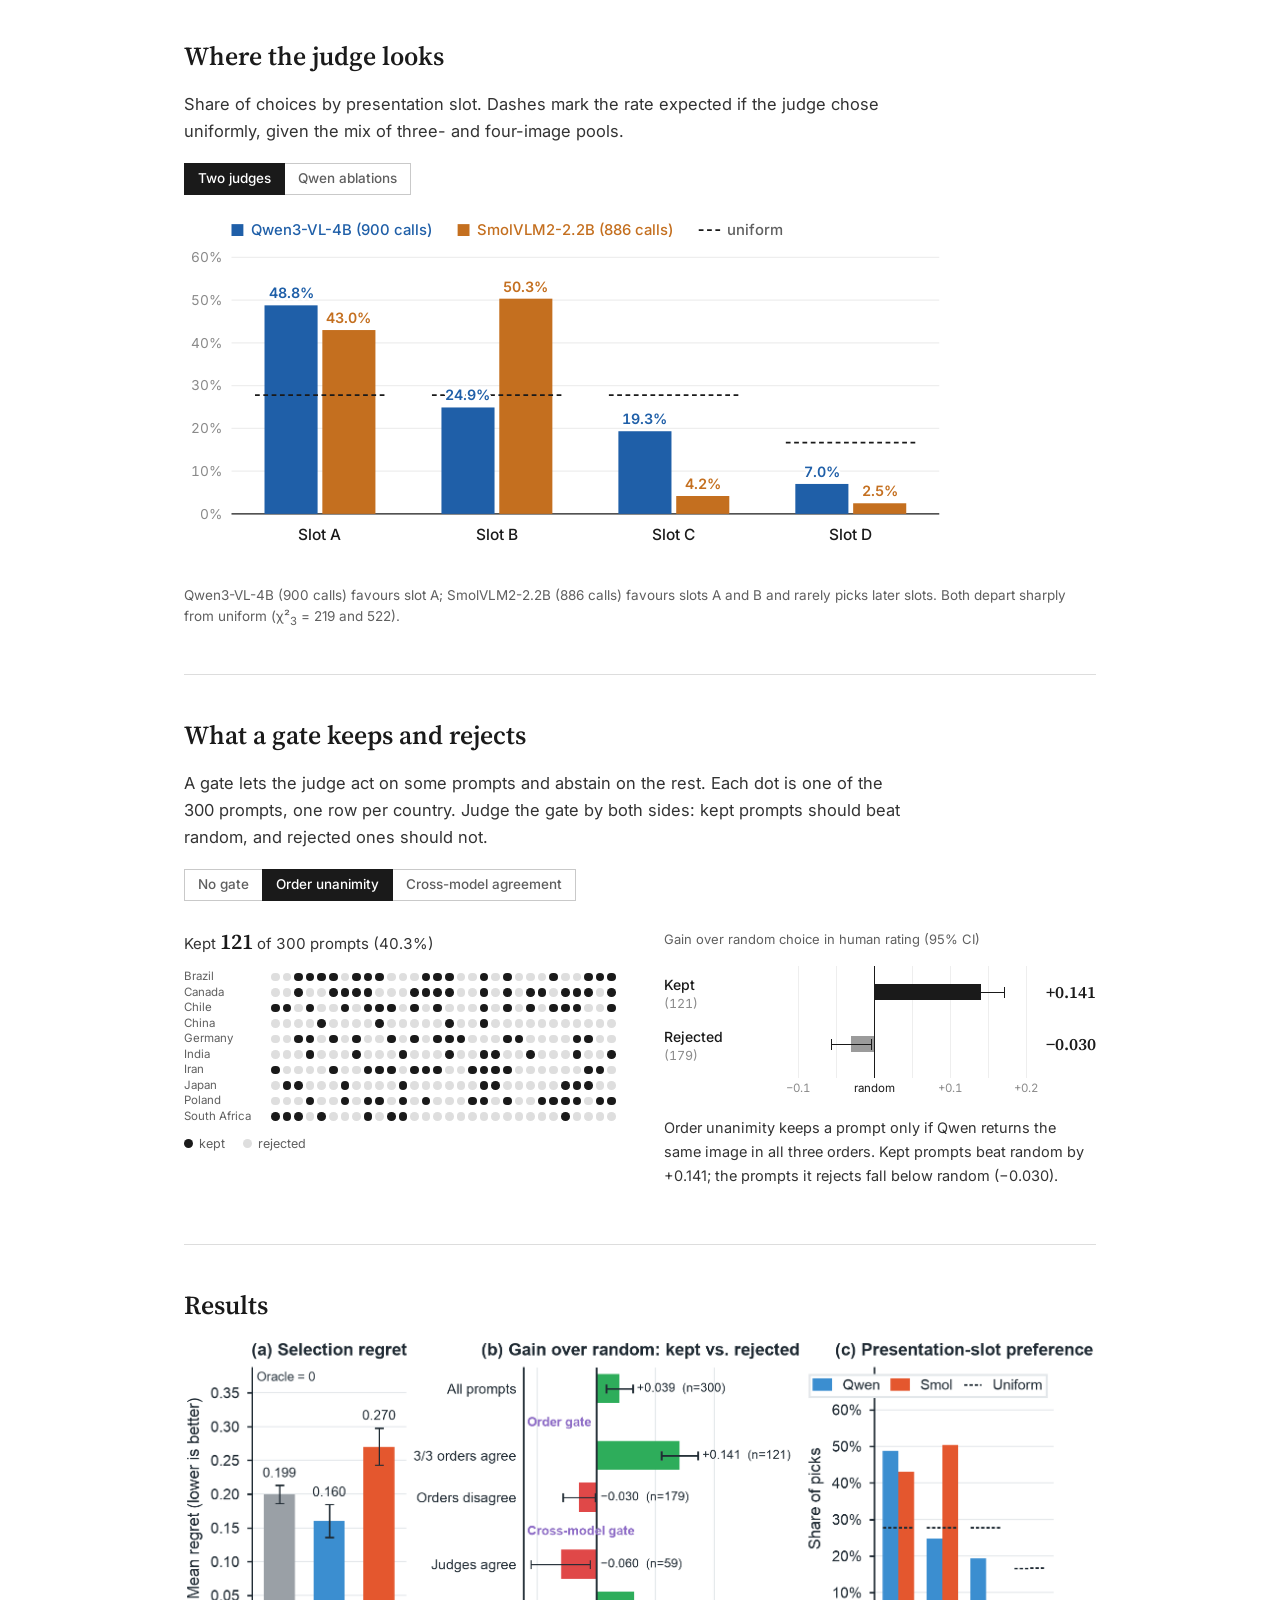
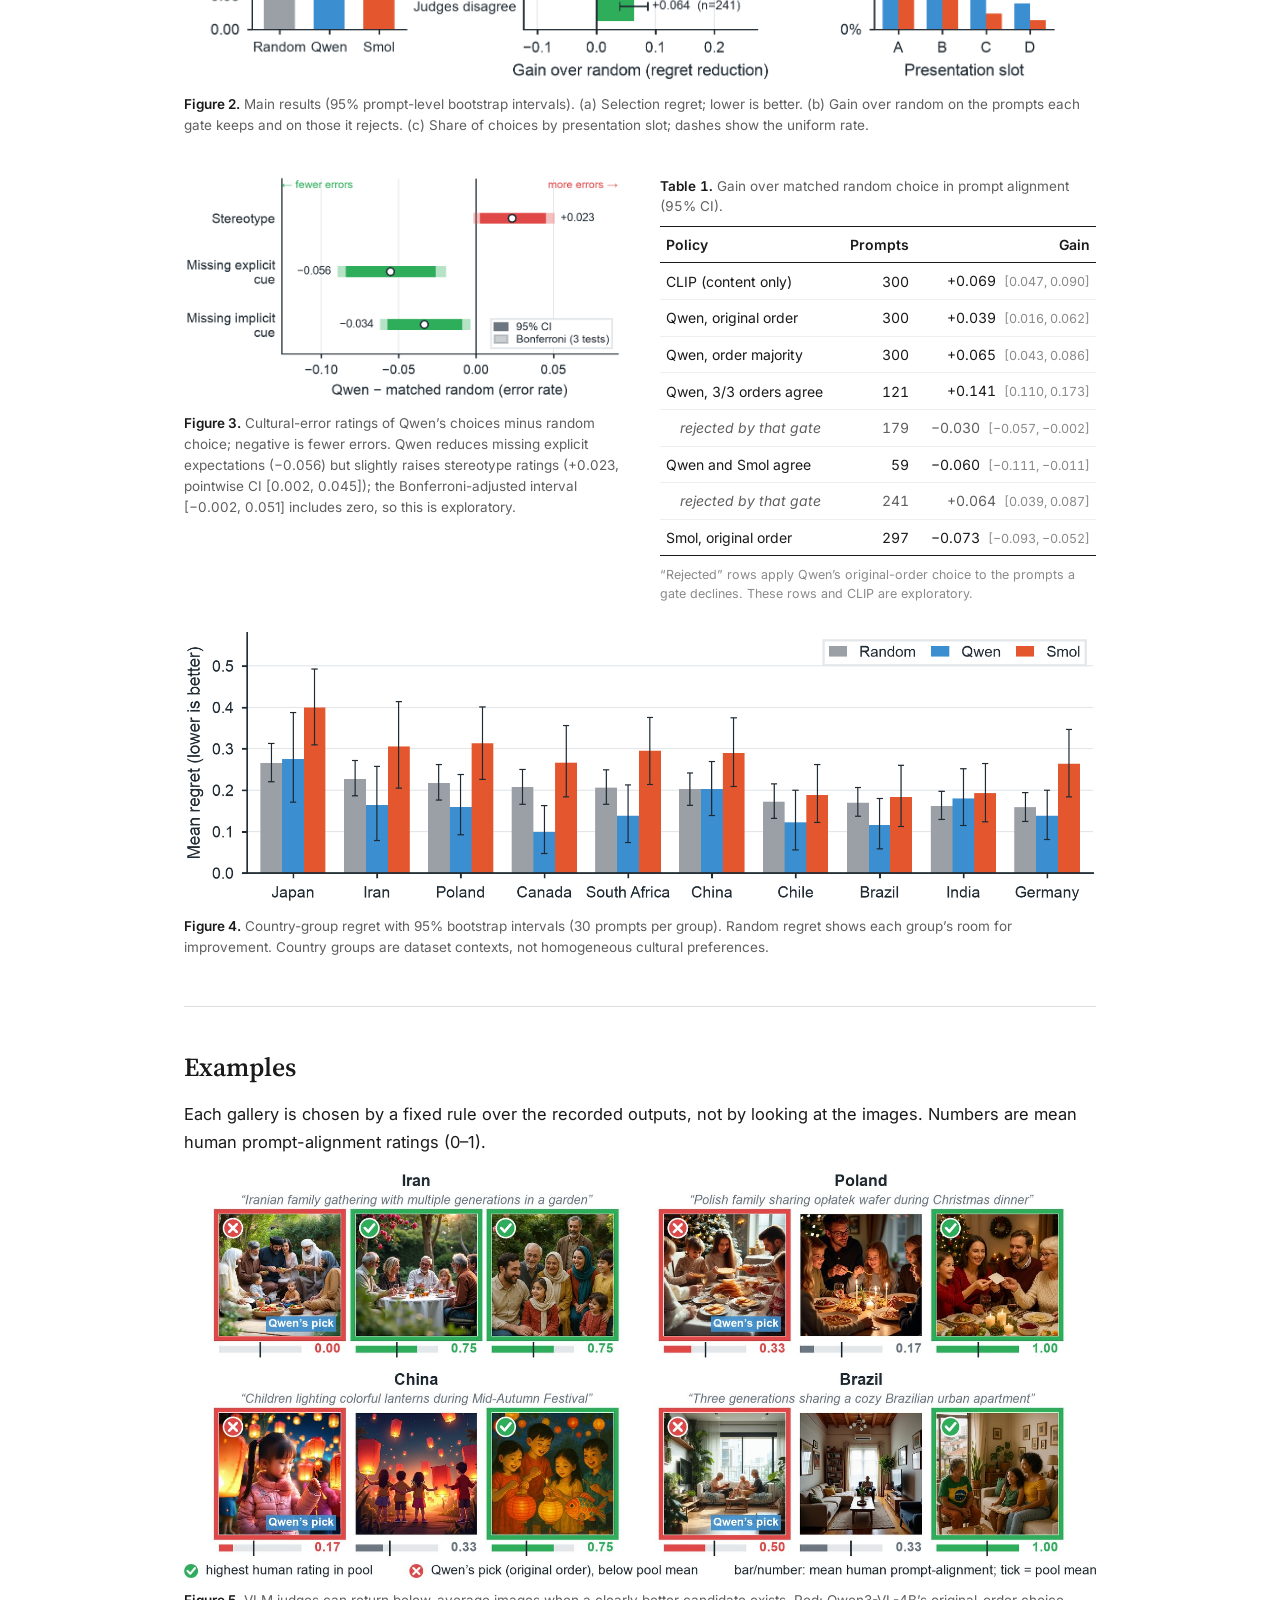
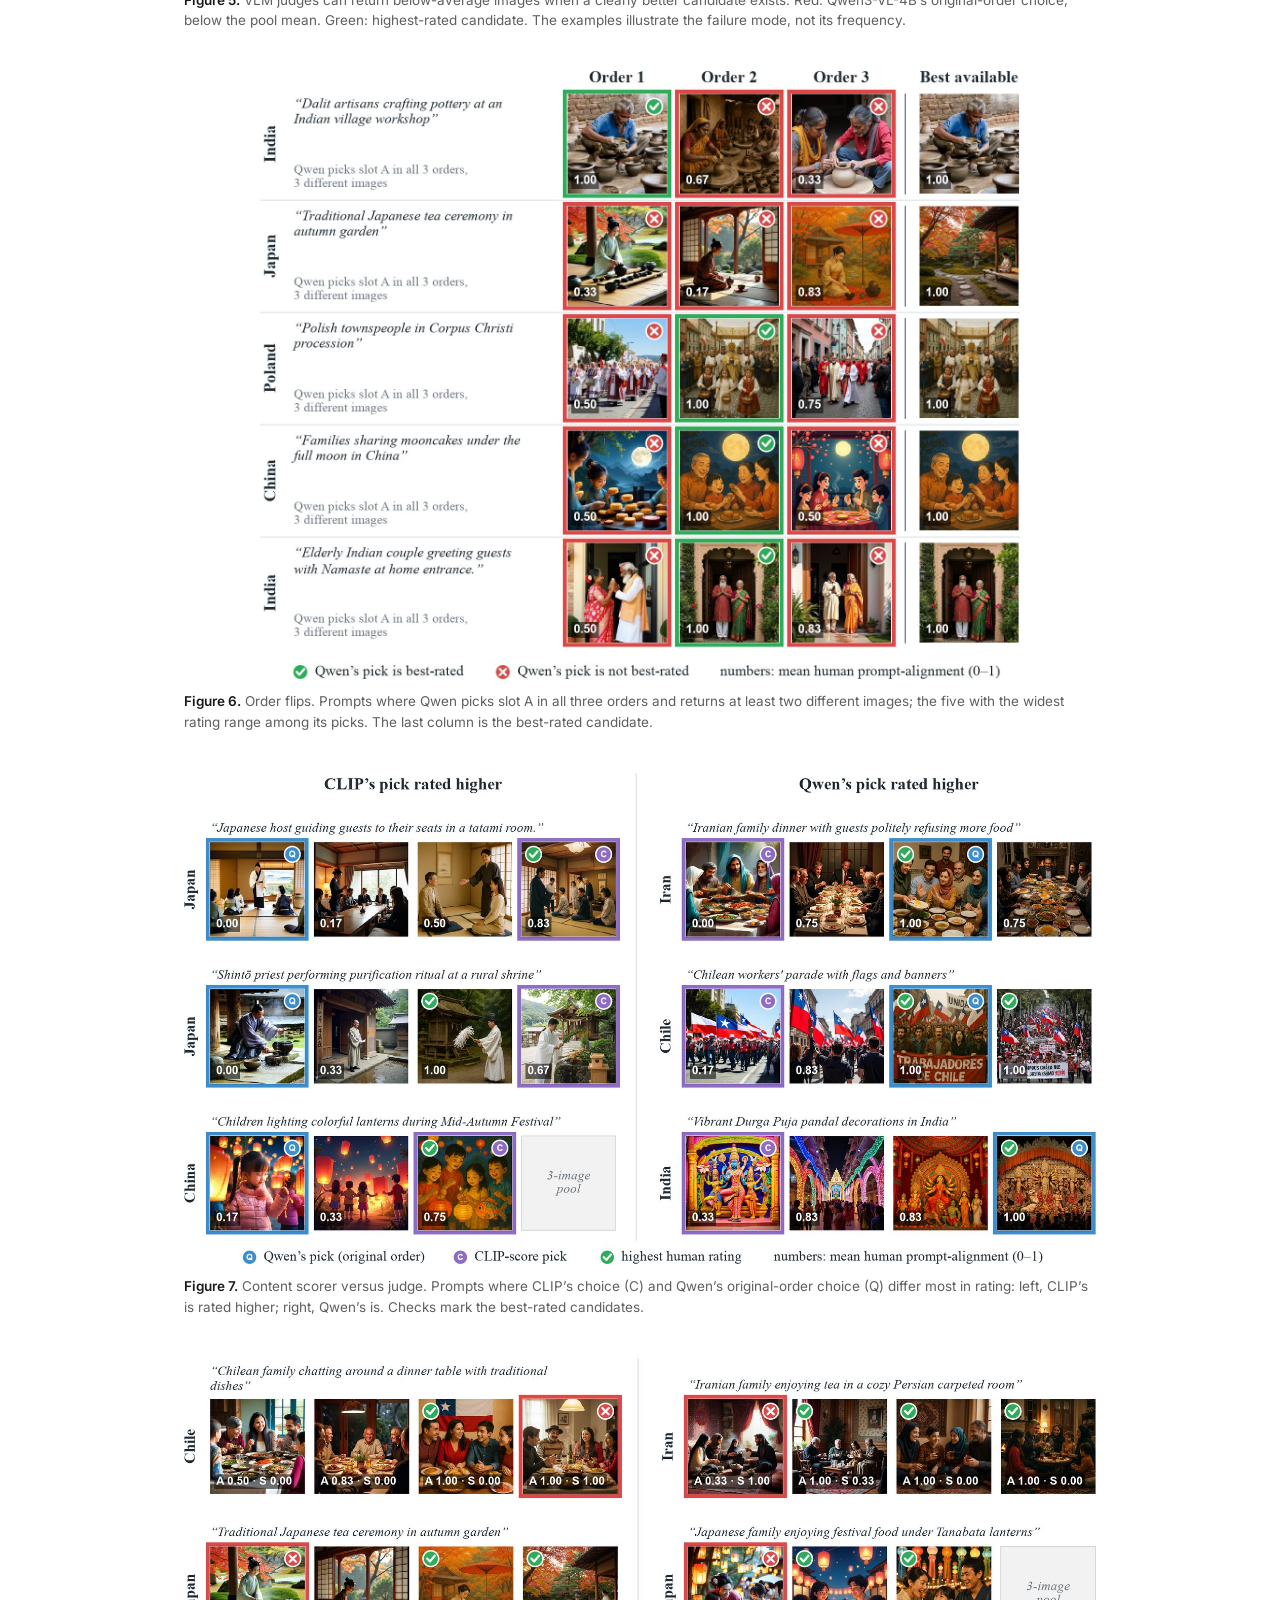
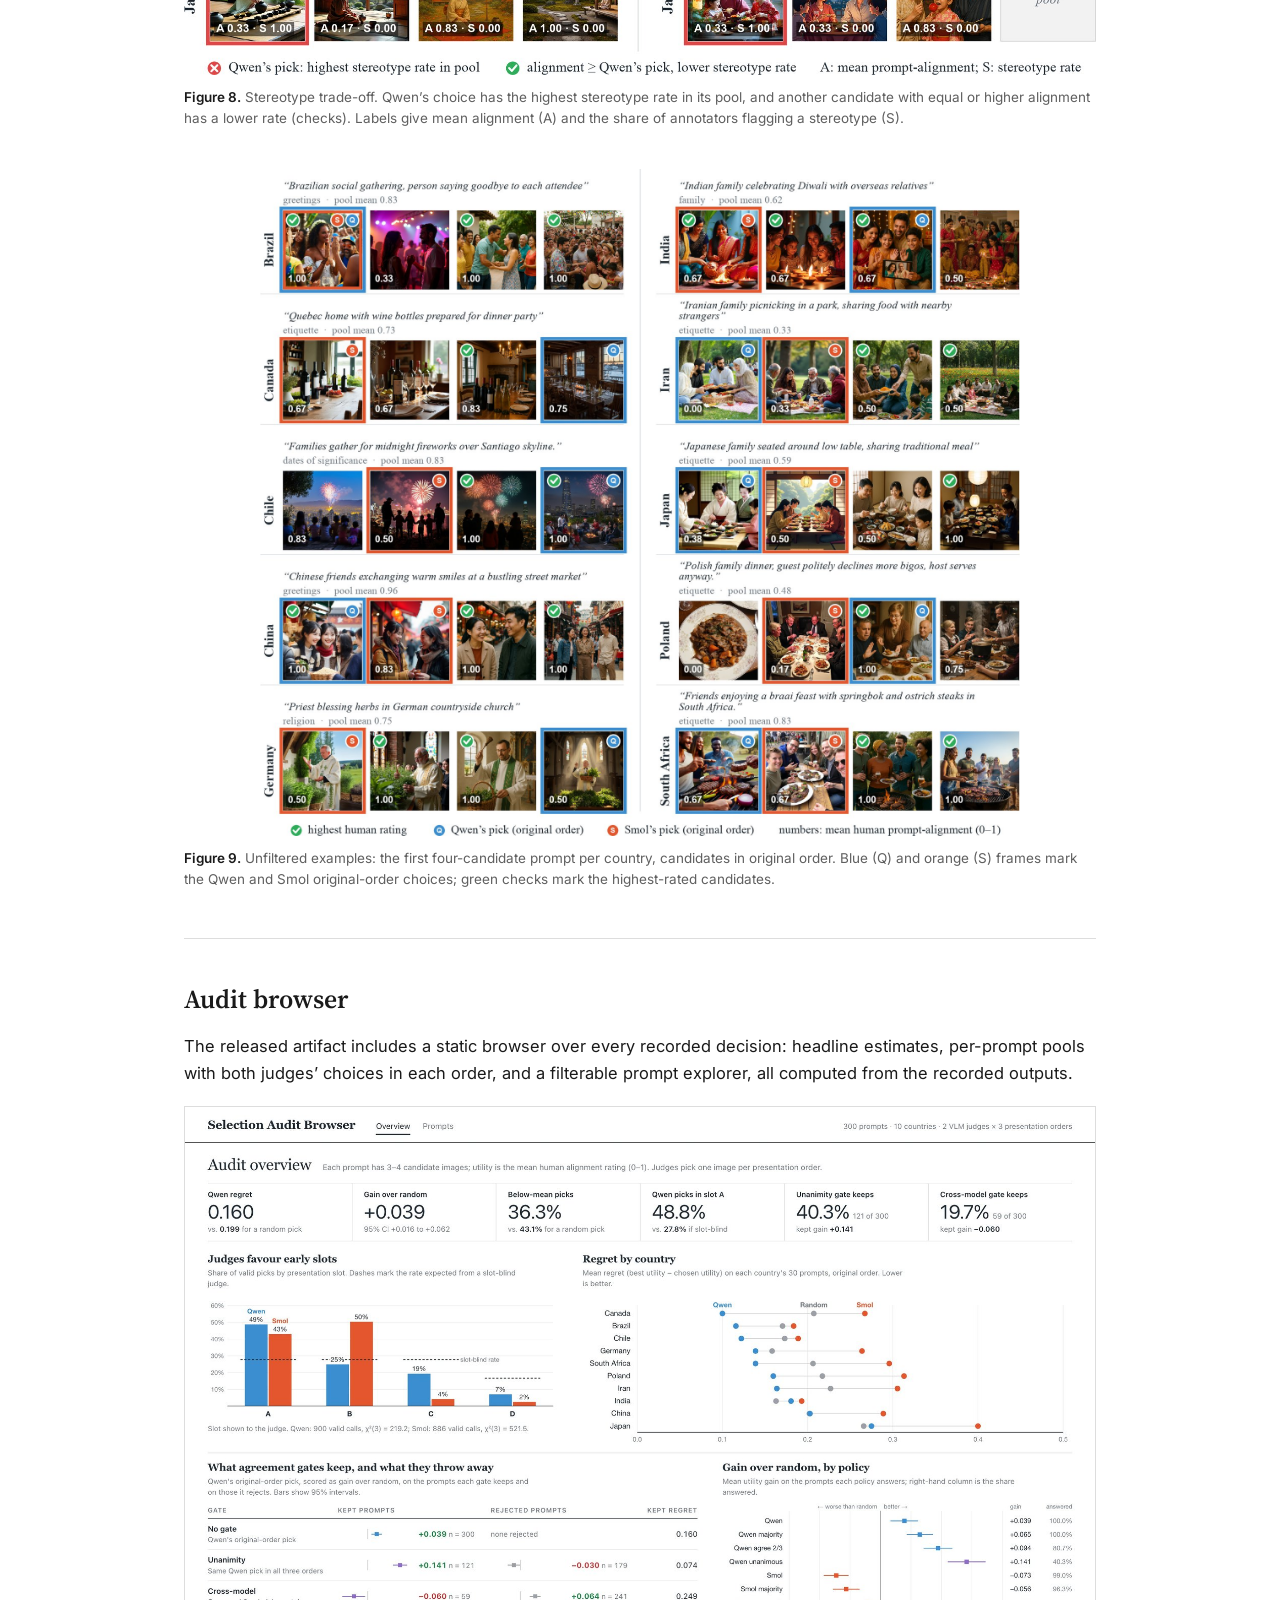
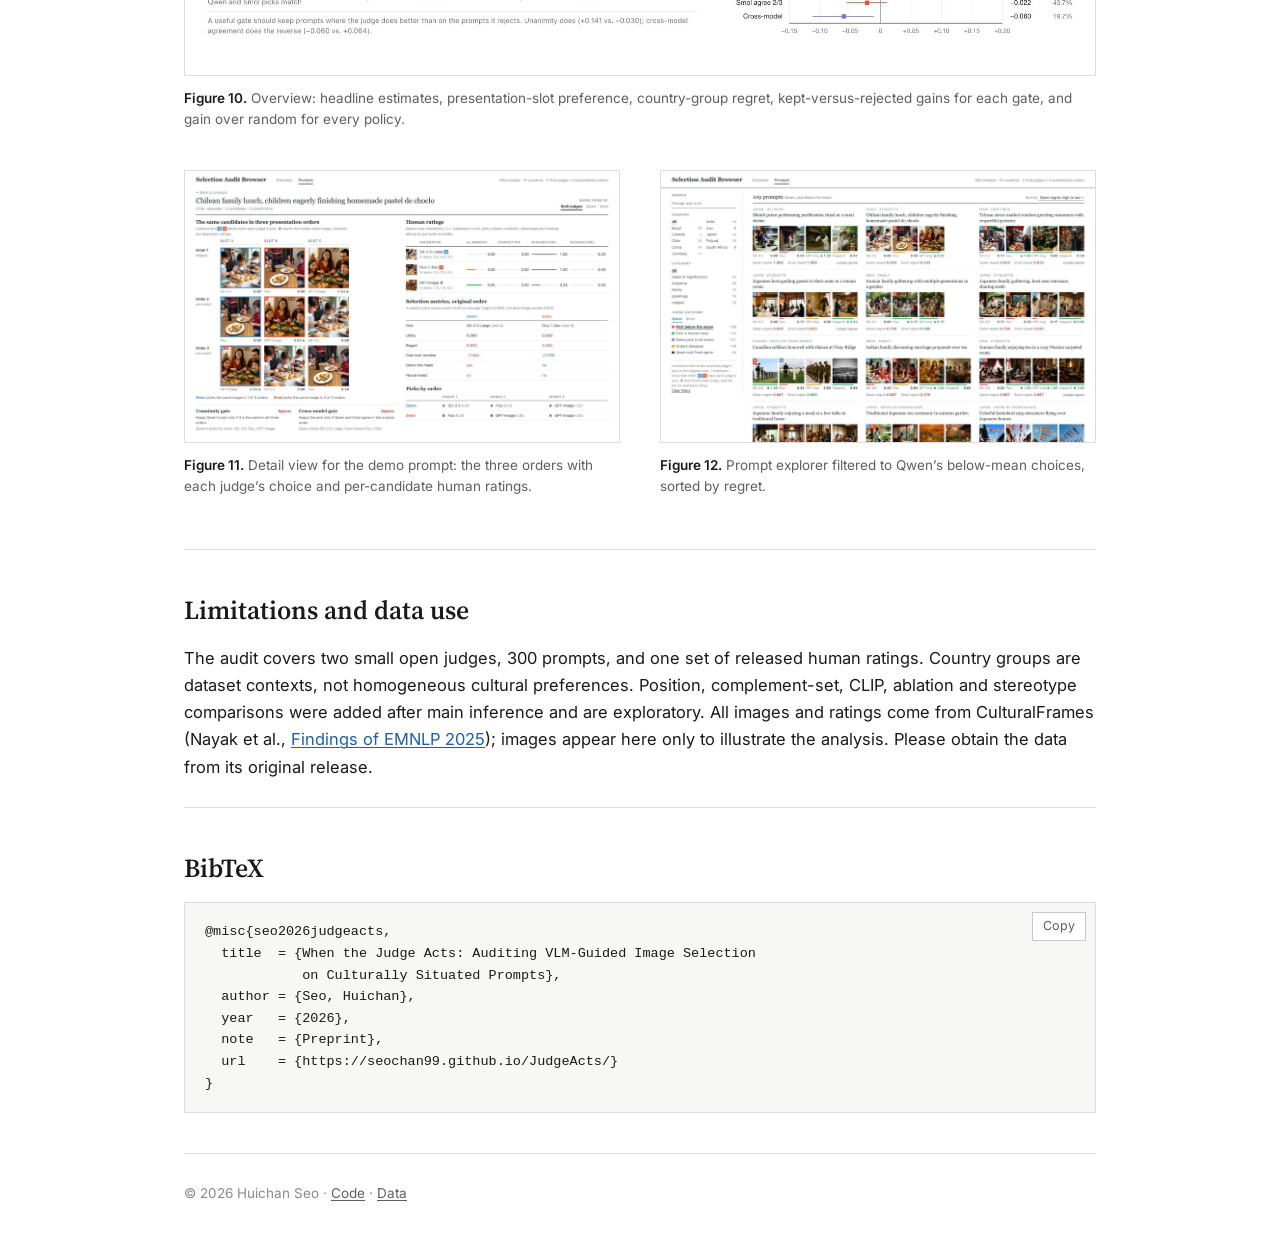
==== commit 2f265a0a: "Add ablations, interactive project page, and data release links" ====
--- a/docs/index.html
+++ b/docs/index.html
@@ -3,124 +3,297 @@
 <head>
 <meta charset="utf-8">
 <meta name="viewport" content="width=device-width, initial-scale=1">
-<title>When the Judge Acts: Auditing VLM-Guided Image Selection on Culturally Situated Prompts</title>
-<meta name="description" content="An audit of vision-language models used as image selectors on 300 culturally situated prompts, compared against held-out human ratings and exact random choice under three candidate orders.">
+<title>When the Judge Acts: Auditing VLM Image Selection</title>
+<meta name="description" content="A 4B VLM judge picks the first-listed image in 49% of calls and flips on 60% of prompts when images are reordered. An audit on 300 culturally situated prompts.">
 <meta name="author" content="Huichan Seo">
+<meta name="keywords" content="VLM-as-a-judge, vision-language models, image selection, position bias, order sensitivity, agreement gates, selective prediction, cultural alignment, text-to-image, CulturalFrames, audit">
+<meta name="theme-color" content="#ffffff">
+<link rel="canonical" href="https://seochan99.github.io/JudgeActs/">
+<link rel="icon" href="favicon.svg" type="image/svg+xml">
 
 <meta property="og:type" content="article">
+<meta property="og:site_name" content="JudgeActs">
 <meta property="og:title" content="When the Judge Acts: Auditing VLM-Guided Image Selection on Culturally Situated Prompts">
-<meta property="og:description" content="Auditing what a VLM judge actually returns: matched random baselines, presentation-order effects, and what agreement gates keep and reject.">
+<meta property="og:description" content="Same images, different order, different answer. A 4B judge picks slot A in 49% of calls; only order agreement identifies choices worth trusting.">
 <meta property="og:url" content="https://seochan99.github.io/JudgeActs/">
 <meta property="og:image" content="https://seochan99.github.io/JudgeActs/static/images/og.jpg">
 <meta property="og:image:width" content="1200">
-<meta property="og:image:height" content="513">
+<meta property="og:image:height" content="630">
+<meta property="og:image:alt" content="Three generated images of a Chilean family lunch. The judge always picks slot A, so the returned image is rated 0.00, 0.50 or 0.83 depending only on order.">
 <meta name="twitter:card" content="summary_large_image">
-<meta name="twitter:title" content="When the Judge Acts">
-<meta name="twitter:description" content="Auditing VLM-guided image selection on culturally situated prompts.">
+<meta name="twitter:title" content="When the Judge Acts: Auditing VLM Image Selection">
+<meta name="twitter:description" content="Same images, different order, different answer. An audit of VLM judges on 300 culturally situated prompts.">
 <meta name="twitter:image" content="https://seochan99.github.io/JudgeActs/static/images/og.jpg">
+<meta name="twitter:image:alt" content="Three generated images; the judge always picks slot A, so the returned image depends on order.">
 
 <meta name="citation_title" content="When the Judge Acts: Auditing VLM-Guided Image Selection on Culturally Situated Prompts">
 <meta name="citation_author" content="Seo, Huichan">
 <meta name="citation_publication_date" content="2026">
 <meta name="citation_pdf_url" content="https://seochan99.github.io/JudgeActs/paper.pdf">
-
-<link rel="canonical" href="https://seochan99.github.io/JudgeActs/">
+<meta name="citation_abstract_html_url" content="https://seochan99.github.io/JudgeActs/">
+<meta name="citation_language" content="en">
+
+<script type="application/ld+json">
+{
+  "@context": "https://schema.org",
+  "@graph": [
+    {
+      "@type": "ScholarlyArticle",
+      "@id": "https://seochan99.github.io/JudgeActs/#article",
+      "headline": "When the Judge Acts: Auditing VLM-Guided Image Selection on Culturally Situated Prompts",
+      "name": "When the Judge Acts: Auditing VLM-Guided Image Selection on Culturally Situated Prompts",
+      "description": "An audit of vision-language models used as image selectors on 300 culturally situated prompts, comparing returned images with held-out human ratings and exact random choice under three candidate orders.",
+      "author": {"@type": "Person", "name": "Huichan Seo", "affiliation": {"@type": "Organization", "name": "Independent Researcher"}},
+      "datePublished": "2026",
+      "inLanguage": "en",
+      "url": "https://seochan99.github.io/JudgeActs/",
+      "image": "https://seochan99.github.io/JudgeActs/static/images/og.jpg",
+      "encoding": {"@type": "MediaObject", "contentUrl": "https://seochan99.github.io/JudgeActs/paper.pdf", "encodingFormat": "application/pdf"},
+      "about": ["Vision-language models as judges", "Image selection", "Position bias", "Cultural alignment of text-to-image models", "Selective prediction"],
+      "keywords": "VLM-as-a-judge, image selection, position bias, order sensitivity, agreement gates, cultural alignment, text-to-image, audit",
+      "sameAs": ["https://github.com/seochan99/JudgeActs", "https://huggingface.co/datasets/seochan99/JudgeActs"],
+      "isBasedOn": {"@id": "https://huggingface.co/datasets/seochan99/JudgeActs"}
+    },
+    {
+      "@type": "Dataset",
+      "@id": "https://huggingface.co/datasets/seochan99/JudgeActs",
+      "name": "JudgeActs audit records",
+      "description": "Recorded choices of two vision-language judges (Qwen3-VL-4B and SmolVLM2-2.2B) on 300 culturally situated CulturalFrames prompts in three candidate orders, with the analysis outputs used in the paper.",
+      "url": "https://huggingface.co/datasets/seochan99/JudgeActs",
+      "sameAs": "https://github.com/seochan99/JudgeActs",
+      "creator": {"@type": "Person", "name": "Huichan Seo"},
+      "keywords": ["VLM judge", "image selection", "position bias", "cultural alignment"],
+      "isAccessibleForFree": true,
+      "citation": {"@id": "https://seochan99.github.io/JudgeActs/#article"}
+    }
+  ]
+}
+</script>
+
 <link rel="preconnect" href="https://fonts.googleapis.com">
 <link rel="preconnect" href="https://fonts.gstatic.com" crossorigin>
 <link href="https://fonts.googleapis.com/css2?family=Source+Serif+4:ital,opsz,wght@0,8..60,400;0,8..60,600;1,8..60,400&family=Inter:wght@400;500;600&display=swap" rel="stylesheet">
 <link rel="stylesheet" href="static/style.css">
+<link rel="preload" href="static/data/example.json" as="fetch" crossorigin>
+<script>document.documentElement.classList.add('js');</script>
+<script src="static/main.js" defer></script>
 </head>
 <body>
 
-<header class="masthead">
-  <p class="kicker">JudgeActs</p>
+<a class="skip" href="#demo">Skip to content</a>
+
+<nav class="topnav" aria-label="Sections">
+  <div class="topnav-inner">
+    <a class="brand" href="#top">JudgeActs</a>
+    <div class="topnav-links">
+      <a href="#demo">Demo</a>
+      <a href="#method">Method</a>
+      <a href="#findings">Findings</a>
+      <a href="#position">Position</a>
+      <a href="#gates">Gates</a>
+      <a href="#results">Results</a>
+      <a href="#examples">Examples</a>
+      <a href="#bibtex">BibTeX</a>
+    </div>
+  </div>
+</nav>
+
+<header class="masthead" id="top">
   <h1>When the Judge Acts: Auditing VLM-Guided Image Selection on Culturally Situated Prompts</h1>
   <p class="byline"><span class="author">Huichan Seo</span><span class="affil">Independent Researcher</span></p>
   <nav class="links" aria-label="Paper resources">
     <a href="paper.pdf">Paper (PDF)</a>
-    <a href="#" class="disabled" aria-disabled="true" title="arXiv version coming soon">arXiv <span class="note">coming soon</span></a>
+    <span class="disabled" aria-disabled="true" title="arXiv version coming soon">arXiv <span class="note">coming soon</span></span>
     <a href="https://github.com/seochan99/JudgeActs">Code</a>
+    <a href="https://huggingface.co/datasets/seochan99/JudgeActs">Data</a>
     <a href="#bibtex">BibTeX</a>
   </nav>
 </header>
 
 <main>
 
-<section class="lead">
-  <figure class="lead-fig">
-    <img src="static/images/hero_column.jpg" width="999" height="1050" alt="One culturally situated prompt shown to the judge in three candidate orders. The judge picks the image in slot A every time, so the returned image is rated 0.00, 0.50 or 0.83 depending only on order.">
-    <figcaption><b>Figure 1.</b> Same request, same images, three orders. Qwen3-VL-4B picks slot A every time, so the image it returns is rated 0.00, 0.50, or 0.83 by humans depending only on presentation order.</figcaption>
-  </figure>
-  <div class="lead-text">
-    <h2 class="tldr-label">In one sentence</h2>
-    <p class="tldr">When a vision-language model chooses which generated image a user receives, it should be audited on what it returns, against random choice on the same pool; doing so shows that a small judge's choices are driven largely by presentation order, and that an order-agreement gate, not agreement with a second judge, is what identifies the choices worth trusting.</p>
+<!-- ============ 1. Demo ============ -->
+<section id="demo" class="demo-section" aria-labelledby="demo-h">
+  <h2 id="demo-h">Same images, different order</h2>
+  <p class="demo-prompt">A vision-language judge is asked to return the image that best fits the request <q>Chilean family lunch, children eagerly finishing homemade pastel de choclo</q>. We show it the same three images in three orders.</p>
+
+  <div class="demo" id="demo-widget">
+    <div class="demo-stage">
+      <div class="slot-labels" aria-hidden="true">
+        <span class="is-pick">Slot A <em>judge&rsquo;s pick</em></span><span>Slot B</span><span>Slot C</span>
+      </div>
+      <div class="slot-track" id="slot-track">
+        <div class="pick-frame" aria-hidden="true"></div>
+        <figure class="cand is-picked" data-key="SD35" style="--i:0">
+          <img src="static/images/example/sd35.jpg" width="480" height="480" alt="SD-3.5-Large image for the Chilean family lunch prompt; human prompt-alignment rating 0.00.">
+          <figcaption><span class="gen">SD-3.5</span><span class="rt">rated 0.00</span></figcaption>
+        </figure>
+        <figure class="cand" data-key="flux" style="--i:1">
+          <img src="static/images/example/flux.jpg" width="480" height="480" alt="Flux.1-Dev image for the Chilean family lunch prompt; human prompt-alignment rating 0.50.">
+          <figcaption><span class="gen">Flux.1</span><span class="rt">rated 0.50</span></figcaption>
+        </figure>
+        <figure class="cand" data-key="gpt-image" style="--i:2">
+          <img src="static/images/example/gpt-image.jpg" width="480" height="480" alt="GPT-Image image for the Chilean family lunch prompt showing pastel de choclo; human prompt-alignment rating 0.83.">
+          <figcaption><span class="gen">GPT-Image</span><span class="rt">rated 0.83</span></figcaption>
+        </figure>
+      </div>
+    </div>
+
+    <div class="demo-readout">
+      <div class="big" id="demo-big" aria-live="polite">0.00</div>
+      <p class="big-cap">Human rating of the image the judge returns</p>
+      <div class="scale" id="demo-scale" aria-hidden="true">
+        <div class="scale-line"></div>
+        <div class="scale-mean" style="left:44.4%"><span>random 0.44</span></div>
+        <div class="scale-dot" style="left:0%"></div>
+        <span class="scale-end l">0</span><span class="scale-end r">1</span>
+      </div>
+      <div class="demo-controls" role="group" aria-label="Presentation order">
+        <button type="button" class="seg is-on" data-order="0" aria-pressed="true">Order 1</button><button type="button" class="seg" data-order="1" aria-pressed="false">Order 2</button><button type="button" class="seg" data-order="2" aria-pressed="false">Order 3</button>
+        <button type="button" class="play" id="demo-play" aria-pressed="false" hidden>Play</button>
+      </div>
+    </div>
+  </div>
+
+  <p class="demo-note">Qwen3-VL-4B picks slot A in every order. Nothing changed but the order, and the image it returns goes from rated 0.00 to 0.83, where 0.44 is what random choice would give on average. Across 300 prompts, reordering changes the returned image on <b>59.7%</b>.</p>
+
+  <div class="lead-grid">
+    <div>
+      <h2 class="label">In one sentence</h2>
+      <p class="tldr">When a vision-language model chooses which generated image a user receives, audit what it returns against random choice on the same pool. Doing so shows that a small judge&rsquo;s choices are driven largely by presentation order, and that agreement across orders, not agreement with a second judge, identifies the choices worth trusting.</p>
+    </div>
     <dl class="keyfigs">
-      <div><dt>48.8%</dt><dd>of Qwen's 900 calls pick slot A, where uniform choice would give 27.8%</dd></div>
+      <div><dt>48.8%</dt><dd>of Qwen&rsquo;s 900 calls pick slot A; uniform choice would give 27.8%</dd></div>
       <div><dt>59.7%</dt><dd>of prompts get a different image when the candidates are reordered</dd></div>
       <div><dt>+0.141</dt><dd>gain over random on the 40.3% of prompts where all three orders agree</dd></div>
     </dl>
   </div>
 </section>
 
-<figure class="wide">
-  <a href="static/images/teaser.jpg"><img src="static/images/teaser.jpg" width="1800" height="769" loading="lazy" alt="Four CulturalFrames prompts from Iran, Poland, China and Brazil. In each, Qwen's pick is rated below the pool mean while a clearly better candidate is available."></a>
-  <figcaption><b>Figure 2.</b> VLM judges can return below-average images when a clearly better candidate exists. Each group is one CulturalFrames prompt; numbers are mean human prompt-alignment ratings. Red: Qwen3-VL-4B's original-order choice, below the pool mean. Green: highest-rated candidate. Examples follow a fixed selection rule applied without viewing images; they illustrate the failure mode, not its frequency.</figcaption>
-</figure>
-
+<!-- ============ Abstract ============ -->
 <section id="abstract">
   <h2>Abstract</h2>
-  <p>Vision-language models (VLMs) increasingly act as selectors: given several generated images, they decide which one a user receives. Such judges are usually validated by how well their scores agree with human ratings, which says little about the images they actually return. We audit VLM selection as an action. On 300 culturally situated prompts, we compare each returned image with released human ratings the judge never sees and with exact random choice on the same pool, under three rotations of candidate order. We make three contributions. (1) A matched-baseline audit protocol for selectors, released with a deterministic artifact. (2) Evidence that presentation strongly shapes small judges: a 4B-parameter judge picks the first-listed image in 48.8% of calls (27.8% expected), changes its choice under reordering on 59.7% of prompts, and beats random only slightly (gain 0.039, 95% CI [0.016, 0.062]), less than a CLIP similarity scorer (0.069). (3) An audit of agreement gates on what they keep and what they reject: requiring agreement across orders keeps 40.3% of prompts, on which the judge beats random by 0.141, whereas agreement with a weaker second judge keeps below-random choices. Both selectors reduce missing cultural expectations but slightly raise stereotype ratings, so cultural errors must be audited separately from alignment.</p>
-</section>
-
+  <p>Vision-language models (VLMs) are increasingly used as judges that pick the best of several generated images, so their choices decide what users see. Such judges are usually validated by how well their scores agree with human ratings, not by the quality of the images they actually choose. We audit VLM judges as decision-makers. On 300 culturally situated prompts, we compare the image a judge returns with human ratings it never sees and with random choice from the same candidates, and we repeat every decision with the candidates reordered. A 4B-parameter judge improves only marginally on random selection and falls short of a simple CLIP similarity baseline. Its choices show strong position bias: it picks the first image shown 1.8 times as often as chance, and reordering the same candidates changes its choice on 60% of prompts. Self-consistency is nonetheless informative: decisions that survive reordering are much better than random, whereas agreement with a second, weaker judge keeps the wrong decisions. Both the judge and the CLIP baseline reduce missing cultural details but slightly increase stereotyped content. We argue that judges should be evaluated by what they choose, with order sensitivity reported and cultural errors measured separately from prompt alignment.</p>
+</section>
+
+<!-- ============ Method ============ -->
+<section id="method">
+  <h2>How the audit works</h2>
+  <ol class="steps">
+    <li class="step reveal">
+      <svg class="step-art" viewBox="0 0 180 72" role="img" aria-label="A frozen pool of three candidate images">
+        <rect x="18" y="14" width="40" height="40" class="art-img"/><rect x="70" y="14" width="40" height="40" class="art-img"/><rect x="122" y="14" width="40" height="40" class="art-img"/>
+      </svg>
+      <span class="step-n">1</span>
+      <h3>Freeze the pools</h3>
+      <p>300 CulturalFrames prompts from 10 countries and 5 categories, each with three or four images from four generators.</p>
+    </li>
+    <li class="step reveal">
+      <svg class="step-art" viewBox="0 0 180 72" role="img" aria-label="The same three images shown in three rotated orders, with the first slot framed">
+        <g class="art-rot">
+          <rect x="30" y="4" width="18" height="18" class="art-img a"/><rect x="54" y="4" width="18" height="18" class="art-img b"/><rect x="78" y="4" width="18" height="18" class="art-img c"/>
+          <rect x="30" y="27" width="18" height="18" class="art-img b"/><rect x="54" y="27" width="18" height="18" class="art-img c"/><rect x="78" y="27" width="18" height="18" class="art-img a"/>
+          <rect x="30" y="50" width="18" height="18" class="art-img c"/><rect x="54" y="50" width="18" height="18" class="art-img a"/><rect x="78" y="50" width="18" height="18" class="art-img b"/>
+          <rect x="27" y="1" width="24" height="70" class="art-frame"/>
+        </g>
+        <text x="110" y="17" class="art-t">order 1</text><text x="110" y="40" class="art-t">order 2</text><text x="110" y="63" class="art-t">order 3</text>
+      </svg>
+      <span class="step-n">2</span>
+      <h3>Judge in three orders</h3>
+      <p>Each judge sees only the prompt and the images, in three cyclic orders, and returns one choice per order. Agreement gates decide whether to act or abstain.</p>
+    </li>
+    <li class="step reveal">
+      <svg class="step-art" viewBox="0 0 180 72" role="img" aria-label="Human ratings joined to each image after selection and compared with the pool mean, which is random choice">
+        <rect x="18" y="8" width="40" height="40" class="art-img a"/><rect x="70" y="8" width="40" height="40" class="art-img b"/><rect x="122" y="8" width="40" height="40" class="art-img c"/>
+        <text x="38" y="64" class="art-n">0.00</text><text x="90" y="64" class="art-n">0.50</text><text x="142" y="64" class="art-n">0.83</text>
+      </svg>
+      <span class="step-n">3</span>
+      <h3>Join human ratings afterwards</h3>
+      <p>Released human ratings, never shown to the judge, are joined by image id and compared with exact random choice on the same pool.</p>
+    </li>
+  </ol>
+  <figure class="wide">
+    <a href="static/images/framework.png"><img src="static/images/framework.png" width="1800" height="699" loading="lazy" decoding="async" alt="Three-panel protocol diagram: (a) frozen candidate pools from CulturalFrames, (b) the selection policy with three cyclic orders and agreement gates, (c) the retrospective audit that joins withheld human ratings and compares with random choice on the same pool."></a>
+    <figcaption><b>Figure 1.</b> Audit protocol. (a) Frozen candidate pools from CulturalFrames. (b) Selection: each judge sees only the prompt and the images, in three cyclic orders; agreement gates decide whether to act or abstain. (c) Retrospective audit: human ratings are joined after selection and compared with exact random selection on the same pools.</figcaption>
+  </figure>
+</section>
+
+<!-- ============ Findings ============ -->
 <section id="findings">
   <h2>Three findings</h2>
-
   <div class="finding">
     <span class="num">1</span>
     <div>
       <h3>Audit the action against a matched baseline</h3>
-      <p>Every returned image is scored with released human ratings that the judge never sees, and compared with exact random choice on the <em>same</em> candidate pool. The primary judge, Qwen3-VL-4B, beats random only slightly: its paired gain in prompt alignment is 0.039 (95% CI [0.016, 0.062]), with regret 0.160 against 0.199 for random. A content-only CLIP similarity scorer, which cannot see presentation order, does better at 0.069 (95% CI [0.047, 0.090]). The secondary judge, SmolVLM2-2.2B, falls below random (gain &minus;0.073).</p>
-    </div>
-  </div>
-
+      <p>Qwen3-VL-4B beats random choice on the same pool only slightly: a paired gain in prompt alignment of 0.039 (95% CI [0.016, 0.062]). A content-only CLIP scorer, which cannot see order, does better at 0.069 [0.047, 0.090]. SmolVLM2-2.2B falls below random (&minus;0.073). <a href="#results">Results</a></p>
+    </div>
+  </div>
   <div class="finding">
     <span class="num">2</span>
     <div>
       <h3>Presentation strongly shapes small judges</h3>
-      <p>Across 900 valid calls, Qwen picks the image in slot A 48.8% of the time, against 27.8% expected under uniform choice given the pool sizes (&chi;&sup2;<sub>3</sub>&nbsp;=&nbsp;219). Showing each pool in three cyclic orders, the returned image changes on 59.7% of prompts. The judge still carries a content signal, but it is mixed with a strong slot preference.</p>
-    </div>
-  </div>
-
+      <p>Qwen picks slot A in 48.8% of 900 calls against 27.8% under uniform choice (&chi;&sup2;<sub>3</sub>&nbsp;=&nbsp;219), and the returned image changes under reordering on 59.7% of prompts. The judge still carries a content signal, mixed with a strong slot preference. <a href="#position">Position</a></p>
+    </div>
+  </div>
   <div class="finding">
     <span class="num">3</span>
     <div>
-      <h3>Audit agreement gates on what they keep and what they reject</h3>
-      <p>Requiring the same image in all three orders keeps 121 of 300 prompts (40.3%). On those, Qwen beats random by 0.141 (95% CI [0.110, 0.173]); on the 179 it rejects, Qwen falls below random (&minus;0.030, CI [&minus;0.057, &minus;0.002]). Agreement with the weaker second judge does the reverse: the 59 prompts it keeps have gain &minus;0.060 (CI [&minus;0.111, &minus;0.011]), while the 241 it rejects have +0.064. Both judges favour early slots, so they can agree for the wrong reason.</p>
-      <p class="aside">On cultural errors, Qwen's choices reduce missing explicit expectations relative to random (&minus;0.056) but slightly raise stereotype ratings: +0.023 (pointwise 95% CI [0.002, 0.045]). This stereotype comparison was added after main inference and its Bonferroni-adjusted interval, [&minus;0.002, 0.051], includes zero, so we treat it as exploratory.</p>
-    </div>
-  </div>
-</section>
-
-<section id="method">
-  <h2>Method</h2>
-  <p>Candidate pools are frozen from CulturalFrames: 300 prompts across 10 countries and 5 categories, each with three or four images from four generators. Each judge sees only the prompt and the images, in three cyclic orders, and returns one choice per order. Agreement gates then decide whether to act or abstain. Only after selection are the released human ratings joined by image identifier and compared with exact random choice on the same pools.</p>
-  <figure class="wide">
-    <a href="static/images/framework.png"><img src="static/images/framework.png" width="1800" height="699" loading="lazy" alt="Three-panel diagram: frozen candidate pools, the selection policy with cyclic orders and agreement gates, and the retrospective audit against withheld human ratings."></a>
-    <figcaption><b>Figure 3.</b> Audit protocol. (a) Frozen candidate pools from CulturalFrames. (b) Selection: each judge sees only the prompt and the images, in three cyclic orders; agreement gates decide whether to act or abstain. (c) Retrospective audit: released human ratings, never shown to the judge, are joined after selection and compared with exact random selection on the same pools.</figcaption>
-  </figure>
-</section>
-
+      <h3>Audit gates on what they keep and what they reject</h3>
+      <p>Requiring the same image in all three orders keeps 40.3% of prompts, where Qwen beats random by 0.141; the rest fall below random. Agreement with the weaker second judge does the reverse, because both judges favour early slots and can agree for the wrong reason. <a href="#gates">Gates</a></p>
+    </div>
+  </div>
+</section>
+
+<!-- ============ Position ============ -->
+<section id="position">
+  <h2>Where the judge looks</h2>
+  <p class="sec-lead">Share of choices by presentation slot. Dashes mark the rate expected if the judge chose uniformly, given the mix of three- and four-image pools.</p>
+  <div class="chart-controls" role="group" aria-label="Chart view">
+    <button type="button" class="seg is-on" data-view="judges" aria-pressed="true">Two judges</button><button type="button" class="seg" data-view="ablations" aria-pressed="false">Qwen ablations</button>
+  </div>
+  <figure class="chart-fig">
+    <div class="chart" id="slot-chart" role="img" aria-label="Bar chart of the share of choices by slot. Qwen3-VL-4B: A 48.8%, B 24.9%, C 19.3%, D 7.0%. SmolVLM2-2.2B: A 43.0%, B 50.3%, C 4.2%, D 2.5%. Uniform: 27.8% for A to C, 16.7% for D."></div>
+    <figcaption id="slot-caption">Qwen3-VL-4B (900 calls) favours slot A; SmolVLM2-2.2B (886 calls) favours slots A and B and rarely picks later slots. Both depart sharply from uniform (&chi;&sup2;<sub>3</sub> = 219 and 522).</figcaption>
+  </figure>
+</section>
+
+<!-- ============ Gates ============ -->
+<section id="gates">
+  <h2>What a gate keeps and rejects</h2>
+  <p class="sec-lead">A gate lets the judge act on some prompts and abstain on the rest. Each dot is one of the 300 prompts, one row per country. Judge the gate by both sides: kept prompts should beat random, and rejected ones should not.</p>
+  <div class="chart-controls" role="group" aria-label="Gate">
+    <button type="button" class="seg" data-gate="none" aria-pressed="false">No gate</button><button type="button" class="seg is-on" data-gate="unanimity" aria-pressed="true">Order unanimity</button><button type="button" class="seg" data-gate="crossmodel" aria-pressed="false">Cross-model<span class="long"> agreement</span></button>
+  </div>
+  <div class="gate">
+    <div class="gate-dots">
+      <p class="gate-count" id="gate-count" aria-live="polite">Kept <b>121</b> of 300 prompts (40.3%)</p>
+      <div class="dotgrid" id="dotgrid" role="img" aria-label="Grid of 300 prompts; kept prompts are dark, rejected prompts are light."></div>
+      <p class="dot-key"><span class="k kept"></span>kept <span class="k rej"></span>rejected</p>
+    </div>
+    <div class="gate-bars">
+      <p class="gate-axis-title">Gain over random choice in human rating (95% CI)</p>
+      <div class="gbars" id="gbars">
+        <div class="grow" data-row="kept"><span class="glab">Kept <span class="gn">(121)</span></span><div class="gtrack"><div class="gbar"></div><div class="gci"></div></div><span class="gval">+0.141</span></div>
+        <div class="grow" data-row="rejected"><span class="glab">Rejected <span class="gn">(179)</span></span><div class="gtrack"><div class="gbar"></div><div class="gci"></div></div><span class="gval">&minus;0.030</span></div>
+        <div class="gaxis" id="gaxis"></div>
+      </div>
+      <p class="gate-text" id="gate-text">Order unanimity keeps prompts where Qwen returns the same image in all three orders. It keeps choices that beat random and rejects the ones that fall below it.</p>
+    </div>
+  </div>
+</section>
+
+<!-- ============ Results ============ -->
 <section id="results">
   <h2>Results</h2>
   <figure class="wide">
-    <a href="static/images/results_main.png"><img src="static/images/results_main.png" width="1851" height="695" loading="lazy" alt="Bar charts of selection regret, gain over random for prompts kept versus rejected by each gate, and share of picks by presentation slot."></a>
-    <figcaption><b>Figure 4.</b> Main results (95% prompt-level bootstrap intervals). (a) Selection regret; lower is better. (b) Gain over random choice on the prompts each gate keeps and on those it rejects. Order unanimity keeps prompts where Qwen beats random and rejects prompts where it falls below random; agreement between the two judges does the reverse. (c) Share of choices by presentation slot; dashed marks show the rate expected under uniform choice.</figcaption>
+    <a href="static/images/results_main.png"><img src="static/images/results_main.png" width="1851" height="695" loading="lazy" decoding="async" alt="Three bar-chart panels: selection regret for random, Qwen, Smol, CLIP and gated policies; gain over random for prompts kept versus rejected by each gate; and share of picks by presentation slot with uniform rates dashed."></a>
+    <figcaption><b>Figure 2.</b> Main results (95% prompt-level bootstrap intervals). (a) Selection regret; lower is better. (b) Gain over random on the prompts each gate keeps and on those it rejects. (c) Share of choices by presentation slot; dashes show the uniform rate.</figcaption>
   </figure>
 
   <div class="pair">
     <figure>
-      <a href="static/images/cultural_deltas.png"><img src="static/images/cultural_deltas.png" width="1004" height="519" loading="lazy" alt="Paired differences in cultural-error ratings between Qwen's choices and random choice."></a>
-      <figcaption><b>Figure 5.</b> Cultural-error ratings of Qwen's choices minus random choice on the same pools; negative values mean fewer errors. Dark bars: pointwise 95% intervals. Light bars: Bonferroni-adjusted intervals across the three error types. The stereotype difference does not survive the adjustment.</figcaption>
+      <a href="static/images/cultural_deltas.png"><img src="static/images/cultural_deltas.png" width="1004" height="519" loading="lazy" decoding="async" alt="Paired differences between Qwen's choices and random choice in three cultural-error ratings: missing explicit expectations decreases, missing implicit expectations changes little, stereotype rating rises slightly."></a>
+      <figcaption><b>Figure 3.</b> Cultural-error ratings of Qwen&rsquo;s choices minus random choice; negative is fewer errors. Qwen reduces missing explicit expectations (&minus;0.056) but slightly raises stereotype ratings (+0.023, pointwise CI [0.002, 0.045]); the Bonferroni-adjusted interval [&minus;0.002, 0.051] includes zero, so this is exploratory.</figcaption>
     </figure>
     <div class="table-wrap">
       <table>
@@ -137,71 +310,86 @@
           <tr><td>Smol, original order</td><td class="r">297</td><td class="r">&minus;0.073 <span class="ci">[&minus;0.093, &minus;0.052]</span></td></tr>
         </tbody>
       </table>
-      <p class="tnote">Rows marked &ldquo;rejected&rdquo; apply Qwen's original-order choice to the prompts a gate declines; these complement analyses, and CLIP, are exploratory.</p>
-    </div>
-  </div>
-
-  <figure class="wide">
-    <a href="static/images/country_bars.png"><img src="static/images/country_bars.png" width="1754" height="527" loading="lazy" alt="Country-group selection regret for random, Qwen and Smol across ten countries."></a>
-    <figcaption><b>Figure 6.</b> Country-group regret with 95% bootstrap intervals (30 prompts per group). Random regret shows each group's room for improvement. Country groups are dataset contexts, not homogeneous cultural preferences.</figcaption>
-  </figure>
-</section>
-
+      <p class="tnote">&ldquo;Rejected&rdquo; rows apply Qwen&rsquo;s original-order choice to the prompts a gate declines. These rows and CLIP are exploratory.</p>
+    </div>
+  </div>
+
+  <figure class="wide">
+    <a href="static/images/country_bars.png"><img src="static/images/country_bars.png" width="1754" height="527" loading="lazy" decoding="async" alt="Selection regret by country group for random, Qwen and Smol across ten countries, with bootstrap intervals."></a>
+    <figcaption><b>Figure 4.</b> Country-group regret with 95% bootstrap intervals (30 prompts per group). Random regret shows each group&rsquo;s room for improvement. Country groups are dataset contexts, not homogeneous cultural preferences.</figcaption>
+  </figure>
+</section>
+
+<!-- ============ Examples ============ -->
 <section id="examples">
   <h2>Examples</h2>
   <p>Each gallery is chosen by a fixed rule over the recorded outputs, not by looking at the images. Numbers are mean human prompt-alignment ratings (0&ndash;1).</p>
+  <figure class="wide">
+    <a href="static/images/teaser.jpg"><img src="static/images/teaser.jpg" width="1800" height="797" loading="lazy" decoding="async" alt="Four CulturalFrames prompts from Iran, Poland, China and Brazil. In each, Qwen's pick, framed in red, is rated below the pool mean while a clearly better candidate, framed in green, is available."></a>
+    <figcaption><b>Figure 5.</b> VLM judges can return below-average images when a clearly better candidate exists. Red: Qwen3-VL-4B&rsquo;s original-order choice, below the pool mean. Green: highest-rated candidate. The examples illustrate the failure mode, not its frequency.</figcaption>
+  </figure>
   <figure class="wide narrow">
-    <a href="static/images/gallery_orders.jpg"><img src="static/images/gallery_orders.jpg" width="1418" height="1139" loading="lazy" alt="Five prompts where Qwen picks slot A in all three orders and returns at least two different images."></a>
-    <figcaption><b>Figure 7.</b> Order flips. Prompts where Qwen picks slot A in all three orders and returns at least two different images; the five with the widest rating range among its picks. The last column is the best-rated candidate.</figcaption>
-  </figure>
-  <figure class="wide">
-    <a href="static/images/gallery_clip.jpg"><img src="static/images/gallery_clip.jpg" width="1765" height="954" loading="lazy" alt="Prompts where CLIP's choice and Qwen's choice differ most in human rating."></a>
-    <figcaption><b>Figure 8.</b> Content scorer versus judge. Prompts where CLIP's choice (C) and Qwen's original-order choice (Q) differ most in rating: left, CLIP's choice is rated higher; right, Qwen's is. Checks mark the best-rated candidates.</figcaption>
-  </figure>
-  <figure class="wide">
-    <a href="static/images/gallery_stereotype.jpg"><img src="static/images/gallery_stereotype.jpg" width="1757" height="619" loading="lazy" alt="Prompts where Qwen's choice has the highest stereotype rate in its pool although an equally aligned alternative has a lower rate."></a>
-    <figcaption><b>Figure 9.</b> Stereotype trade-off. Prompts where Qwen's choice has the highest stereotype rate in its pool and another candidate with equal or higher alignment has a lower rate (checks). Labels give mean alignment (A) and the share of annotators flagging a stereotype (S).</figcaption>
-  </figure>
-</section>
-
+    <a href="static/images/gallery_orders.jpg"><img src="static/images/gallery_orders.jpg" width="1626" height="1300" loading="lazy" decoding="async" alt="Five prompts, one per row, where Qwen picks slot A in all three orders and so returns different images; the last column shows the best-rated candidate."></a>
+    <figcaption><b>Figure 6.</b> Order flips. Prompts where Qwen picks slot A in all three orders and returns at least two different images; the five with the widest rating range among its picks. The last column is the best-rated candidate.</figcaption>
+  </figure>
+  <figure class="wide">
+    <a href="static/images/gallery_clip.jpg"><img src="static/images/gallery_clip.jpg" width="1800" height="969" loading="lazy" decoding="async" alt="Prompts where CLIP's choice and Qwen's choice differ most in human rating: on the left CLIP's choice is rated higher, on the right Qwen's is."></a>
+    <figcaption><b>Figure 7.</b> Content scorer versus judge. Prompts where CLIP&rsquo;s choice (C) and Qwen&rsquo;s original-order choice (Q) differ most in rating: left, CLIP&rsquo;s is rated higher; right, Qwen&rsquo;s is. Checks mark the best-rated candidates.</figcaption>
+  </figure>
+  <figure class="wide">
+    <a href="static/images/gallery_stereotype.jpg"><img src="static/images/gallery_stereotype.jpg" width="1800" height="626" loading="lazy" decoding="async" alt="Prompts where Qwen's choice has the highest stereotype rate in its pool although another candidate with equal or higher alignment has a lower stereotype rate."></a>
+    <figcaption><b>Figure 8.</b> Stereotype trade-off. Qwen&rsquo;s choice has the highest stereotype rate in its pool, and another candidate with equal or higher alignment has a lower rate (checks). Labels give mean alignment (A) and the share of annotators flagging a stereotype (S).</figcaption>
+  </figure>
+  <figure class="wide narrow">
+    <a href="static/images/gallery_appendix.jpg"><img src="static/images/gallery_appendix.jpg" width="1800" height="1580" loading="lazy" decoding="async" alt="Unfiltered examples: the first four-candidate prompt for each of ten countries, candidates in original order, with Qwen and Smol choices framed and the highest-rated candidates checked."></a>
+    <figcaption><b>Figure 9.</b> Unfiltered examples: the first four-candidate prompt per country, candidates in original order. Blue (Q) and orange (S) frames mark the Qwen and Smol original-order choices; green checks mark the highest-rated candidates.</figcaption>
+  </figure>
+</section>
+
+<!-- ============ Browser ============ -->
 <section id="browser">
   <h2>Audit browser</h2>
-  <p>The released artifact includes a static browser over every recorded decision: headline estimates, per-prompt pools with both judges' choices in each order, and a filterable prompt explorer. All views are computed from the recorded outputs.</p>
+  <p>The released artifact includes a static browser over every recorded decision: headline estimates, per-prompt pools with both judges&rsquo; choices in each order, and a filterable prompt explorer, all computed from the recorded outputs.</p>
   <figure class="wide shot">
-    <a href="static/images/browser_overview.jpg"><img src="static/images/browser_overview.jpg" width="1800" height="1125" loading="lazy" alt="Audit browser overview page with headline estimates and summary charts."></a>
+    <a href="static/images/browser_overview.jpg"><img src="static/images/browser_overview.jpg" width="1800" height="1125" loading="lazy" decoding="async" alt="Screenshot of the audit browser overview page showing headline estimates, slot preference, country-group regret and gate charts."></a>
     <figcaption><b>Figure 10.</b> Overview: headline estimates, presentation-slot preference, country-group regret, kept-versus-rejected gains for each gate, and gain over random for every policy.</figcaption>
   </figure>
   <div class="pair shots">
     <figure class="shot">
-      <a href="static/images/browser_detail.jpg"><img src="static/images/browser_detail.jpg" width="1800" height="1125" loading="lazy" alt="Audit browser detail view for a single prompt."></a>
-      <figcaption><b>Figure 11.</b> Detail view for the prompt in Figure 1: the three presentation orders with each judge's choice, per-candidate human ratings, and choices by order.</figcaption>
+      <a href="static/images/browser_detail.jpg"><img src="static/images/browser_detail.jpg" width="1800" height="1125" loading="lazy" decoding="async" alt="Screenshot of the audit browser detail view for the Chilean family lunch prompt, showing three orders with each judge's choice and per-candidate ratings."></a>
+      <figcaption><b>Figure 11.</b> Detail view for the demo prompt: the three orders with each judge&rsquo;s choice and per-candidate human ratings.</figcaption>
     </figure>
     <figure class="shot">
-      <a href="static/images/browser_explore_below.jpg"><img src="static/images/browser_explore_below.jpg" width="1800" height="1125" loading="lazy" alt="Audit browser prompt explorer filtered to below-mean choices."></a>
-      <figcaption><b>Figure 12.</b> Prompt explorer filtered to Qwen's below-mean choices and sorted by regret.</figcaption>
+      <a href="static/images/browser_explore_below.jpg"><img src="static/images/browser_explore_below.jpg" width="1800" height="1125" loading="lazy" decoding="async" alt="Screenshot of the audit browser prompt explorer filtered to Qwen's below-mean choices and sorted by regret."></a>
+      <figcaption><b>Figure 12.</b> Prompt explorer filtered to Qwen&rsquo;s below-mean choices, sorted by regret.</figcaption>
     </figure>
   </div>
 </section>
 
+<!-- ============ Notes ============ -->
 <section id="notes">
   <h2>Limitations and data use</h2>
-  <p>The audit covers two small open judges, 300 prompts, and one set of released human ratings; country groups are dataset contexts, not homogeneous cultural preferences, and several comparisons (CLIP, gate complements, the stereotype difference) were added after main inference and are exploratory. All images and ratings come from CulturalFrames (Nayak et&nbsp;al., <a href="https://aclanthology.org/2025.findings-emnlp.1141/">Findings of EMNLP 2025</a>). Images appear here only to illustrate the analysis and are not redistributed beyond that; please obtain the data from its original release.</p>
+  <p>The audit covers two small open judges, 300 prompts, and one set of released human ratings. Country groups are dataset contexts, not homogeneous cultural preferences. Position, complement-set, CLIP, ablation and stereotype comparisons were added after main inference and are exploratory. All images and ratings come from CulturalFrames (Nayak et&nbsp;al., <a href="https://aclanthology.org/2025.findings-emnlp.1141/">Findings of EMNLP 2025</a>); images appear here only to illustrate the analysis. Please obtain the data from its original release.</p>
 </section>
 
 <section id="bibtex">
   <h2>BibTeX</h2>
-  <pre><code>@misc{seo2026judgeacts,
+  <div class="bib">
+    <button type="button" class="copy" id="bib-copy" hidden>Copy</button>
+    <pre><code id="bib-code">@misc{seo2026judgeacts,
   title  = {When the Judge Acts: Auditing VLM-Guided Image Selection
             on Culturally Situated Prompts},
   author = {Seo, Huichan},
   year   = {2026},
-  note   = {Preprint}
+  note   = {Preprint},
+  url    = {https://seochan99.github.io/JudgeActs/}
 }</code></pre>
+  </div>
 </section>
 
 </main>
 
-<footer><p>&copy; 2026 Huichan Seo</p></footer>
+<footer><p>&copy; 2026 Huichan Seo &middot; <a href="https://github.com/seochan99/JudgeActs">Code</a> &middot; <a href="https://huggingface.co/datasets/seochan99/JudgeActs">Data</a></p></footer>
 
 </body>
 </html>
--- a/docs/static/style.css
+++ b/docs/static/style.css
@@ -3,16 +3,22 @@
   --muted: #5f5f5f;
   --faint: #8a8a8a;
   --rule: #dddddd;
+  --hair: #eeeeee;
   --link: #1f5fa8;
   --paper: #ffffff;
+  --qwen: #1f5fa8;
+  --smol: #c46f1f;
+  --off: #dedede;
   --serif: "Source Serif 4", "Source Serif Pro", Georgia, "Times New Roman", serif;
   --sans: "Inter", -apple-system, BlinkMacSystemFont, "Segoe UI", Helvetica, Arial, sans-serif;
   --mono: ui-monospace, SFMono-Regular, Menlo, Consolas, monospace;
+  --ease: cubic-bezier(.65, 0, .35, 1);
+  --nav-h: 48px;
 }
 
 * { box-sizing: border-box; }
 
-html { -webkit-text-size-adjust: 100%; }
+html { -webkit-text-size-adjust: 100%; scroll-behavior: smooth; }
 
 body {
   margin: 0;
@@ -22,6 +28,7 @@
   font-size: 16.5px;
   line-height: 1.65;
   -webkit-font-smoothing: antialiased;
+  overflow-x: hidden;
 }
 
 a { color: var(--link); text-decoration: underline; text-decoration-thickness: 1px; text-underline-offset: 2px; }
@@ -29,23 +36,76 @@
 
 img { display: block; max-width: 100%; height: auto; }
 
-.masthead, main, footer {
+button { font: inherit; color: inherit; }
+:focus-visible { outline: 2px solid var(--link); outline-offset: 2px; }
+
+.skip { position: absolute; left: -999px; top: 0; }
+.skip:focus { left: 8px; top: 8px; z-index: 50; background: #fff; padding: 6px 10px; }
+
+.masthead, main, footer, .topnav-inner {
   max-width: 960px;
   margin: 0 auto;
   padding: 0 24px;
 }
 
+section[id], header[id] { scroll-margin-top: calc(var(--nav-h) + 8px); }
+
+/* ---------- Top nav ---------- */
+.topnav {
+  position: sticky;
+  top: 0;
+  z-index: 20;
+  background: #fff;
+  border-bottom: 1px solid var(--rule);
+}
+.topnav-inner {
+  display: flex;
+  align-items: center;
+  gap: 28px;
+  height: var(--nav-h);
+}
+.brand {
+  font-family: var(--serif);
+  font-weight: 600;
+  font-size: 16px;
+  color: var(--ink);
+  text-decoration: none;
+  flex: none;
+}
+.topnav-links {
+  display: flex;
+  gap: 22px;
+  overflow-x: auto;
+  scrollbar-width: none;
+  height: 100%;
+  align-items: stretch;
+}
+.topnav-links::-webkit-scrollbar { display: none; }
+@media (max-width: 860px) { .topnav-links { -webkit-mask-image: linear-gradient(90deg, #000 88%, transparent); mask-image: linear-gradient(90deg, #000 88%, transparent); padding-right: 24px; } }
+.topnav-links a {
+  position: relative;
+  display: flex;
+  align-items: center;
+  color: var(--muted);
+  text-decoration: none;
+  font-size: 13.5px;
+  white-space: nowrap;
+}
+.topnav-links a::after {
+  content: "";
+  position: absolute;
+  left: 0; right: 0; bottom: -1px;
+  height: 2px;
+  background: var(--ink);
+  transform: scaleX(0);
+  transition: transform .25s var(--ease);
+}
+.topnav-links a:hover { color: var(--ink); }
+.topnav-links a.is-active { color: var(--ink); }
+.topnav-links a.is-active::after { transform: scaleX(1); }
+
 /* ---------- Masthead ---------- */
-.masthead { padding-top: 72px; padding-bottom: 40px; }
-
-.kicker {
-  margin: 0 0 18px;
-  font-size: 13px;
-  letter-spacing: 0.14em;
-  text-transform: uppercase;
-  color: var(--muted);
-  font-weight: 500;
-}
+.masthead { padding-top: 56px; padding-bottom: 36px; }
 
 h1 {
   font-family: var(--serif);
@@ -63,7 +123,7 @@
 .byline .affil::before { content: ""; display: inline-block; width: 1px; height: 0.95em; background: var(--rule); margin: 0 12px; vertical-align: -0.1em; }
 
 .links { display: flex; flex-wrap: wrap; gap: 10px; }
-.links a {
+.links a, .links .disabled {
   display: inline-block;
   padding: 7px 14px;
   border: 1px solid #c9c9c9;
@@ -74,14 +134,11 @@
   line-height: 1.3;
 }
 .links a:hover { border-color: var(--link); color: var(--link); }
-.links a.disabled { color: var(--faint); border-color: var(--rule); cursor: default; }
-.links a.disabled:hover { color: var(--faint); border-color: var(--rule); }
+.links .disabled { color: var(--faint); border-color: var(--rule); cursor: default; }
 .links .note { font-weight: 400; font-size: 12.5px; margin-left: 4px; font-style: italic; }
 
 /* ---------- Sections ---------- */
 section { padding: 44px 0 8px; border-top: 1px solid var(--rule); }
-section.lead { padding-top: 44px; }
-main > figure.wide:first-of-type { margin-top: 0; }
 
 h2 {
   font-family: var(--serif);
@@ -101,20 +158,11 @@
 
 p { margin: 0 0 18px; }
 
+.sec-lead { max-width: 720px; color: #333; }
+
 #abstract p { font-family: var(--serif); font-size: 18px; line-height: 1.68; hyphens: auto; }
 
-/* ---------- Lead ---------- */
-.lead {
-  display: grid;
-  grid-template-columns: 400px 1fr;
-  gap: 44px;
-  align-items: start;
-  padding-bottom: 28px;
-}
-.lead-fig { margin: 0; }
-.lead > *, .pair > * { min-width: 0; }
-
-.tldr-label {
+h2.label {
   font-family: var(--sans);
   font-size: 13px;
   letter-spacing: 0.14em;
@@ -123,67 +171,280 @@
   font-weight: 500;
   margin: 4px 0 12px;
 }
-.tldr {
+
+/* ---------- Segmented controls ---------- */
+.demo-controls, .chart-controls { display: flex; flex-wrap: wrap; align-items: center; gap: 0; }
+.seg {
+  appearance: none;
+  background: #fff;
+  border: 1px solid #c9c9c9;
+  margin-left: -1px;
+  padding: 6px 13px;
+  font-size: 13.5px;
+  font-weight: 500;
+  line-height: 1.3;
+  color: var(--muted);
+  cursor: pointer;
+  transition: color .2s, background-color .2s, border-color .2s;
+}
+.seg:first-child { margin-left: 0; }
+.seg:hover { color: var(--ink); }
+.seg.is-on { background: var(--ink); border-color: var(--ink); color: #fff; position: relative; z-index: 1; }
+.play {
+  appearance: none;
+  background: none;
+  border: 0;
+  margin-left: 14px;
+  padding: 6px 2px;
+  font-size: 13.5px;
+  color: var(--link);
+  cursor: pointer;
+  text-decoration: underline;
+  text-decoration-thickness: 1px;
+  text-underline-offset: 2px;
+}
+.chart-controls { margin: 0 0 22px; }
+
+/* ---------- Demo ---------- */
+.demo-section { border-top: 0; padding-top: 8px; }
+.demo-prompt { max-width: 760px; font-size: 16.5px; color: #333; }
+.demo-prompt q { font-family: var(--serif); font-style: italic; font-size: 18px; color: var(--ink); quotes: "\201C" "\201D"; }
+
+.demo {
+  display: grid;
+  grid-template-columns: minmax(0, 1fr) 250px;
+  gap: 44px;
+  align-items: start;
+  margin: 26px 0 22px;
+}
+.demo-stage { --gap: 18px; min-width: 0; }
+.slot-labels {
+  display: grid;
+  grid-template-columns: repeat(3, 1fr);
+  gap: var(--gap);
+  font-size: 12.5px;
+  letter-spacing: 0.08em;
+  text-transform: uppercase;
+  color: var(--muted);
+  font-weight: 500;
+  margin-bottom: 10px;
+}
+.slot-labels .is-pick { color: var(--ink); font-weight: 600; }
+.slot-labels em { font-style: normal; text-transform: none; letter-spacing: 0; font-weight: 400; color: var(--muted); margin-left: 6px; }
+
+.slot-track {
+  position: relative;
+  display: grid;
+  grid-template-columns: repeat(3, 1fr);
+  gap: var(--gap);
+}
+.cand {
+  grid-area: 1 / 1;
+  margin: 0;
+  transform: translateX(calc(var(--i) * (100% + var(--gap))));
+  transition: transform .75s var(--ease), opacity .4s;
+  will-change: transform;
+}
+.cand img { width: 100%; aspect-ratio: 1 / 1; object-fit: cover; background: #f2f2f2; }
+.cand figcaption {
+  display: flex;
+  justify-content: space-between;
+  gap: 8px;
+  margin-top: 8px;
+  font-size: 13px;
+  color: var(--muted);
+  font-variant-numeric: tabular-nums;
+}
+.cand .rt { color: var(--faint); }
+.cand.is-picked figcaption { color: var(--ink); }
+.cand.is-picked .rt { color: var(--ink); font-weight: 600; }
+.cand { opacity: 0.6; }
+.cand.is-picked, .demo.is-moving .cand { opacity: 1; }
+
+.pick-frame {
+  position: absolute;
+  z-index: 2;
+  left: -6px;
+  top: -6px;
+  width: calc((100% - 2 * var(--gap)) / 3 + 12px);
+  aspect-ratio: 1 / 1;
+  border: 2px solid var(--ink);
+  pointer-events: none;
+  transition: opacity .25s;
+}
+.demo.is-moving .pick-frame { opacity: 0.15; }
+
+.demo-readout { padding-top: 26px; }
+.big {
   font-family: var(--serif);
-  font-size: 21px;
-  line-height: 1.5;
-  margin: 0 0 30px;
-}
-
+  font-weight: 600;
+  font-size: 76px;
+  line-height: 1;
+  letter-spacing: -0.02em;
+  font-variant-numeric: tabular-nums lining-nums;
+}
+.big-cap { font-size: 14px; color: var(--muted); margin: 10px 0 22px; line-height: 1.45; max-width: 220px; }
+
+.scale { position: relative; height: 46px; margin: 0 0 26px; }
+.scale-line { position: absolute; left: 0; right: 0; top: 18px; height: 1px; background: var(--ink); }
+.scale-tick { position: absolute; top: 13px; width: 1px; height: 11px; background: var(--faint); }
+.scale-mean { position: absolute; top: 8px; height: 21px; border-left: 1px dashed var(--muted); }
+.scale-mean span { position: absolute; top: 24px; left: 0; transform: translateX(-50%); font-size: 11.5px; color: var(--muted); white-space: nowrap; }
+.scale-dot {
+  position: absolute; top: 12px; width: 13px; height: 13px; margin-left: -6.5px;
+  border-radius: 50%; background: var(--ink);
+  transition: left .5s var(--ease);
+}
+.scale-end { position: absolute; top: 24px; font-size: 11.5px; color: var(--faint); }
+.scale-end.l { left: 0; } .scale-end.r { right: 0; }
+
+.demo-note { max-width: 760px; color: #333; }
+.demo-note b { font-weight: 600; }
+
+.lead-grid {
+  display: grid;
+  grid-template-columns: minmax(0, 1.25fr) minmax(0, 1fr);
+  gap: 44px;
+  margin-top: 30px;
+  padding-top: 26px;
+  border-top: 1px solid var(--rule);
+}
+.tldr { font-family: var(--serif); font-size: 20px; line-height: 1.5; margin: 0 0 20px; }
 .keyfigs { margin: 0; border-top: 1px solid var(--rule); }
 .keyfigs div {
   display: grid;
-  grid-template-columns: 96px 1fr;
-  gap: 16px;
+  grid-template-columns: 92px 1fr;
+  gap: 14px;
   padding: 12px 0;
   border-bottom: 1px solid var(--rule);
   align-items: baseline;
 }
-.keyfigs dt {
-  font-family: var(--serif);
-  font-size: 24px;
-  font-weight: 600;
-  font-variant-numeric: tabular-nums lining-nums;
-}
+.keyfigs dt { font-family: var(--serif); font-size: 24px; font-weight: 600; font-variant-numeric: tabular-nums lining-nums; }
 .keyfigs dd { margin: 0; font-size: 14.5px; line-height: 1.5; color: #333; }
+
+/* ---------- Method steps ---------- */
+.steps {
+  list-style: none;
+  padding: 0;
+  margin: 8px 0 34px;
+  display: grid;
+  grid-template-columns: repeat(3, 1fr);
+  gap: 0;
+  border-top: 1px solid var(--rule);
+}
+.step { position: relative; padding: 20px 24px 4px 0; }
+.step + .step { padding-left: 24px; border-left: 1px solid var(--hair); }
+.step-art { display: block; width: 100%; max-width: 200px; height: auto; margin: 0 0 14px; overflow: visible; }
+.art-img { fill: #e7e7e7; }
+.art-img.a { fill: #d0d0d0; } .art-img.b { fill: #e6e6e6; } .art-img.c { fill: #b7b7b7; }
+.art-frame { fill: none; stroke: var(--ink); stroke-width: 1.6; }
+.art-t { font: 500 10px var(--sans); fill: var(--muted); }
+.art-n { font: 600 11px var(--sans); fill: var(--ink); text-anchor: middle; }
+.step-n { font-family: var(--serif); font-size: 15px; color: var(--faint); margin-right: 8px; float: left; line-height: 1.55; }
+.step h3 { font-size: 17.5px; }
+.step p { font-size: 14.5px; line-height: 1.55; color: #333; }
+
+.js .reveal { opacity: 0; transform: translateY(14px); transition: opacity .6s ease, transform .6s var(--ease); }
+.js .reveal.in { opacity: 1; transform: none; }
+.js .step.reveal:nth-child(2) { transition-delay: .12s; }
+.js .step.reveal:nth-child(3) { transition-delay: .24s; }
+
+/* ---------- Findings ---------- */
+.finding { display: grid; grid-template-columns: 44px 1fr; gap: 8px; padding: 6px 0 4px; }
+.finding + .finding { border-top: 1px solid var(--hair); padding-top: 20px; }
+.finding .num { font-family: var(--serif); font-size: 30px; line-height: 1; color: var(--faint); padding-top: 1px; }
+.finding p a { white-space: nowrap; font-size: 14.5px; margin-left: 4px; }
+
+/* ---------- Charts ---------- */
+.chart-fig { margin: 0 0 36px; }
+.chart { width: 100%; max-width: 760px; }
+.chart svg { display: block; width: 100%; height: auto; overflow: visible; }
+.chart .ax { stroke: var(--ink); stroke-width: 1; }
+.chart .grid { stroke: var(--hair); stroke-width: 1; }
+.chart .tick { font: 400 11.5px var(--sans); fill: var(--faint); font-variant-numeric: tabular-nums; }
+.chart .xl { font: 500 13px var(--sans); fill: var(--ink); text-anchor: middle; }
+.chart .xs { font: 400 11.5px var(--sans); fill: var(--muted); text-anchor: middle; }
+.chart .val { font: 600 12px var(--sans); text-anchor: middle; paint-order: stroke; stroke: #fff; stroke-width: 4px; stroke-linejoin: round; font-variant-numeric: tabular-nums; transition: opacity .4s .5s; }
+.chart.is-narrow .val { font-size: 10.5px; stroke-width: 3px; }
+.chart.is-narrow .xl { font-size: 12px; }
+.chart .uni { stroke: var(--ink); stroke-width: 1.5; stroke-dasharray: 4 3; transition: opacity .4s .4s; }
+.chart .leg { font: 500 12.5px var(--sans); }
+.chart .bar {
+  transform-box: fill-box;
+  transform-origin: 50% 100%;
+  transform: scaleY(0);
+  transition: transform .8s var(--ease);
+}
+.chart.in .bar { transform: scaleY(1); }
+.chart .val, .chart .uni { opacity: 0; }
+.chart.in .val, .chart.in .uni { opacity: 1; }
+.chart .q { fill: var(--qwen); } .chart .s { fill: var(--smol); } .chart .v { fill: var(--qwen); }
+.chart .qt { fill: var(--qwen); } .chart .st { fill: var(--smol); }
+.chart-note { font-size: 12.5px; color: var(--faint); }
+
+/* ---------- Gates ---------- */
+.gate {
+  display: grid;
+  grid-template-columns: minmax(0, 1fr) minmax(0, 1fr);
+  gap: 48px;
+  align-items: start;
+  margin-bottom: 30px;
+}
+.gate-count { font-size: 15px; margin: 0 0 12px; font-variant-numeric: tabular-nums; color: #333; }
+.gate-count b { font-family: var(--serif); font-size: 22px; font-weight: 600; color: var(--ink); }
+.dotgrid { display: grid; grid-template-columns: 84px repeat(30, minmax(0, 1fr)); gap: 4px 3px; align-items: center; }
+.dotgrid .cn { font-size: 11.5px; color: var(--muted); line-height: 1; white-space: nowrap; overflow: hidden; text-overflow: ellipsis; padding-right: 6px; }
+.dot {
+  aspect-ratio: 1 / 1;
+  border-radius: 50%;
+  background: var(--off);
+  transition: background-color .45s ease;
+}
+.dot.on { background: var(--ink); }
+.dot-key { font-size: 12.5px; color: var(--muted); margin: 12px 0 0; }
+.dot-key .k { display: inline-block; width: 9px; height: 9px; border-radius: 50%; margin: 0 6px 0 0; vertical-align: -0.02em; }
+.dot-key .k.kept { background: var(--ink); } .dot-key .k.rej { background: var(--off); margin-left: 14px; }
+
+.gate-axis-title { font-size: 13px; color: var(--muted); margin: 6px 0 16px; }
+.gbars { position: relative; padding-bottom: 30px; }
+.grow { display: grid; grid-template-columns: 84px minmax(0, 1fr) 58px; align-items: center; gap: 12px; height: 52px; }
+.glab { font-size: 14px; font-weight: 500; }
+.glab .gn { display: block; color: var(--faint); font-weight: 400; font-size: 12.5px; line-height: 1.2; font-variant-numeric: tabular-nums; }
+.gtrack { position: relative; height: 100%; }
+.gbar {
+  position: absolute; top: 50%; height: 16px; margin-top: -8px;
+  background: var(--ink);
+  transition: left .6s var(--ease), width .6s var(--ease), background-color .3s;
+}
+.grow[data-row="rejected"] .gbar { background: #9b9b9b; }
+.gci {
+  position: absolute; top: 50%; height: 1.5px; margin-top: -.75px; background: var(--ink);
+  transition: left .6s var(--ease), width .6s var(--ease), opacity .3s;
+}
+.gci::before, .gci::after { content: ""; position: absolute; top: -5px; width: 1.5px; height: 11px; background: var(--ink); }
+.gci::before { left: 0; } .gci::after { right: 0; }
+.gval { font-family: var(--serif); font-size: 17px; font-weight: 600; text-align: right; font-variant-numeric: tabular-nums; }
+.grow.is-empty .gbar, .grow.is-empty .gci { opacity: 0; }
+.grow.is-empty .gval { color: var(--faint); font-family: var(--sans); font-size: 12.5px; font-weight: 400; }
+.gaxis { position: absolute; left: 96px; right: 70px; top: 0; bottom: 0; pointer-events: none; }
+.gaxis .zero { position: absolute; top: 0; bottom: 22px; width: 1px; background: var(--ink); }
+.gaxis .gl { position: absolute; top: 0; bottom: 22px; width: 1px; background: var(--hair); }
+.gaxis .tl { position: absolute; bottom: 2px; transform: translateX(-50%); font-size: 11.5px; color: var(--faint); font-variant-numeric: tabular-nums; white-space: nowrap; }
+.gaxis .tl.z { color: var(--ink); }
+.gbars .grow { position: relative; z-index: 1; }
+.gate-text { font-size: 14.5px; color: #333; margin-top: 16px; min-height: 4.6em; }
 
 /* ---------- Figures ---------- */
 figure { margin: 0 0 36px; }
 figure.wide { margin: 8px 0 40px; }
-figcaption {
-  margin-top: 12px;
-  font-size: 13.5px;
-  line-height: 1.55;
-  color: var(--muted);
-}
+figcaption { margin-top: 12px; font-size: 13.5px; line-height: 1.55; color: var(--muted); }
 figcaption b { color: var(--ink); font-weight: 600; }
 figure a { display: block; }
 .shot img { border: 1px solid var(--rule); }
-
-.pair {
-  display: grid;
-  grid-template-columns: 1fr 1fr;
-  gap: 40px;
-  align-items: start;
-  margin-bottom: 8px;
-}
-
-/* ---------- Findings ---------- */
-.finding {
-  display: grid;
-  grid-template-columns: 44px 1fr;
-  gap: 8px;
-  padding: 6px 0 8px;
-}
-.finding + .finding { border-top: 1px solid #eeeeee; padding-top: 22px; }
-.finding .num {
-  font-family: var(--serif);
-  font-size: 30px;
-  line-height: 1;
-  color: var(--faint);
-  padding-top: 1px;
-}
-.finding .aside { font-size: 15px; color: #444; }
+figure.narrow img { max-width: min(100%, 760px); margin: 0 auto; }
+
+.pair { display: grid; grid-template-columns: 1fr 1fr; gap: 40px; align-items: start; margin-bottom: 8px; }
+.pair > * { min-width: 0; }
 
 /* ---------- Table ---------- */
 .table-wrap { overflow-x: auto; }
@@ -195,25 +456,25 @@
   border-top: 1.5px solid var(--ink);
   border-bottom: 1.5px solid var(--ink);
 }
-caption {
-  caption-side: top;
-  text-align: left;
-  font-size: 13.5px;
-  color: var(--muted);
-  padding-bottom: 10px;
-  line-height: 1.5;
-}
+caption { caption-side: top; text-align: left; font-size: 13.5px; color: var(--muted); padding-bottom: 10px; line-height: 1.5; }
 caption b { color: var(--ink); font-weight: 600; }
 th, td { padding: 6px 6px; text-align: left; white-space: nowrap; }
 th { font-weight: 600; border-bottom: 1px solid var(--ink); }
 td.r, th.r { text-align: right; }
-tbody tr + tr td { border-top: 1px solid #eeeeee; }
+tbody tr + tr td { border-top: 1px solid var(--hair); }
 tr.sub td { color: var(--muted); }
 tr.sub td:first-child { padding-left: 20px; font-style: italic; }
 .ci { color: var(--faint); font-size: 12.5px; margin-left: 4px; }
 .tnote { font-size: 12.5px; color: var(--faint); margin-top: 10px; line-height: 1.5; }
 
 /* ---------- BibTeX ---------- */
+.bib { position: relative; }
+.copy {
+  position: absolute; top: 10px; right: 10px;
+  appearance: none; background: #fff; border: 1px solid #c9c9c9;
+  padding: 3px 10px; font-size: 12.5px; cursor: pointer; color: var(--muted);
+}
+.copy:hover { color: var(--ink); border-color: var(--ink); }
 pre {
   margin: 0 0 32px;
   padding: 18px 20px;
@@ -226,39 +487,64 @@
 }
 
 footer { padding-bottom: 56px; }
-footer p {
-  margin: 0;
-  padding-top: 28px;
-  border-top: 1px solid var(--rule);
-  color: var(--faint);
-  font-size: 13.5px;
-}
+footer p { margin: 0; padding-top: 28px; border-top: 1px solid var(--rule); color: var(--faint); font-size: 13.5px; }
+footer a { color: var(--muted); }
 
 /* ---------- Responsive ---------- */
 @media (max-width: 860px) {
-  .lead { grid-template-columns: 1fr; gap: 28px; }
-  .lead-fig { max-width: 440px; }
+  .demo { grid-template-columns: 1fr; gap: 18px; }
+  .demo-readout { padding-top: 6px; display: grid; grid-template-columns: auto 1fr; column-gap: 20px; align-items: end; }
+  .demo-readout .big { grid-column: 1; }
+  .demo-readout .big-cap { grid-column: 2; margin: 0 0 4px; }
+  .demo-readout .scale { grid-column: 1 / -1; margin: 18px 0 22px; }
+  .demo-readout .demo-controls { grid-column: 1 / -1; }
+  .lead-grid { grid-template-columns: 1fr; gap: 12px; }
+  .gate { grid-template-columns: 1fr; gap: 28px; }
   .pair { grid-template-columns: 1fr; gap: 8px; }
 }
 
 @media (max-width: 600px) {
   body { font-size: 16px; }
-  .masthead, main, footer { padding: 0 16px; }
-  .masthead { padding-top: 44px; padding-bottom: 30px; }
-  section.lead { padding-top: 32px; }
+  .masthead, main, footer, .topnav-inner { padding: 0 16px; }
+  .topnav-inner { gap: 18px; }
+  .topnav-links { gap: 18px; }
+  .masthead { padding-top: 34px; padding-bottom: 28px; }
   footer { padding-bottom: 40px; }
-  h1 { font-size: 29px; }
+  h1 { font-size: 28px; }
   h2 { font-size: 23px; }
-  .tldr { font-size: 19px; }
+  .links a, .links .disabled { padding: 6px 11px; font-size: 14px; }
+  .demo-stage { --gap: 10px; }
+  .slot-labels { font-size: 11px; letter-spacing: 0.05em; }
+  .slot-labels em { display: block; margin: 1px 0 0; }
+  .cand figcaption { flex-direction: column; gap: 0; font-size: 12px; line-height: 1.4; }
+  .pick-frame { left: -4px; top: -4px; width: calc((100% - 2 * var(--gap)) / 3 + 8px); }
+  .big { font-size: 60px; }
+  .tldr { font-size: 18.5px; }
   #abstract p { font-size: 17px; }
   .byline .affil { display: block; }
   .byline .affil::before { display: none; }
+  .steps { grid-template-columns: 1fr; }
+  .step, .step + .step { padding: 18px 0 2px; border-left: 0; }
+  .step + .step { border-top: 1px solid var(--hair); }
+  .step-art { max-width: 170px; }
   .finding { grid-template-columns: 30px 1fr; }
   .finding .num { font-size: 24px; }
   .keyfigs div { grid-template-columns: 80px 1fr; }
   .keyfigs dt { font-size: 21px; }
+  .seg { padding: 6px 10px; font-size: 13px; }
+  .seg .long { display: none; }
+  .dotgrid { grid-template-columns: 62px repeat(30, minmax(0, 1fr)); gap: 3px 2px; }
+  .dotgrid .cn { font-size: 10.5px; }
+  .grow { grid-template-columns: 78px minmax(0, 1fr) 52px; gap: 8px; }
+  .glab { font-size: 13px; }
+  .gaxis { left: 86px; right: 60px; }
+  .gval { font-size: 15.5px; }
   th, td { white-space: normal; }
   .ci { display: block; margin-left: 0; }
 }
 
-figure.narrow img { max-width: 760px; margin: 0 auto; }
+@media (prefers-reduced-motion: reduce) {
+  html { scroll-behavior: auto; }
+  *, *::before, *::after { transition-duration: 0s !important; transition-delay: 0s !important; animation: none !important; }
+  .js .reveal { opacity: 1; transform: none; }
+}
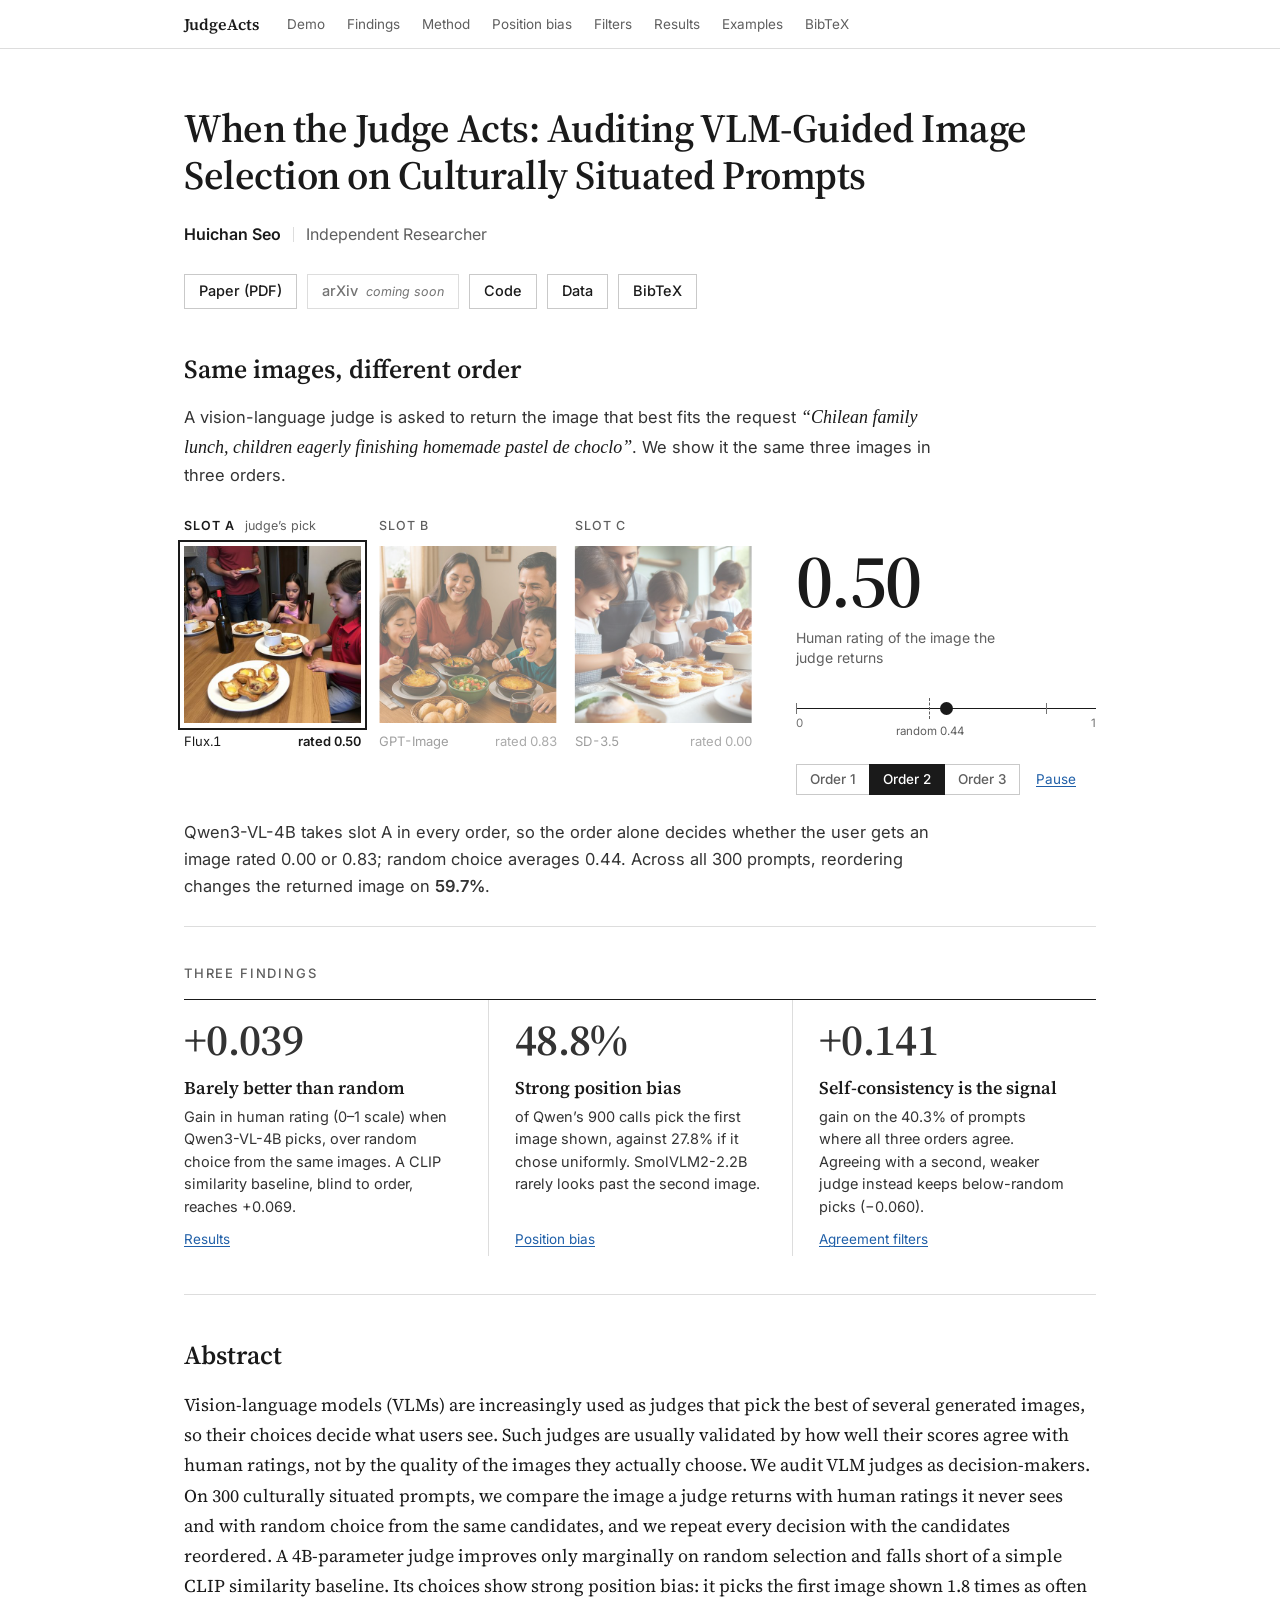
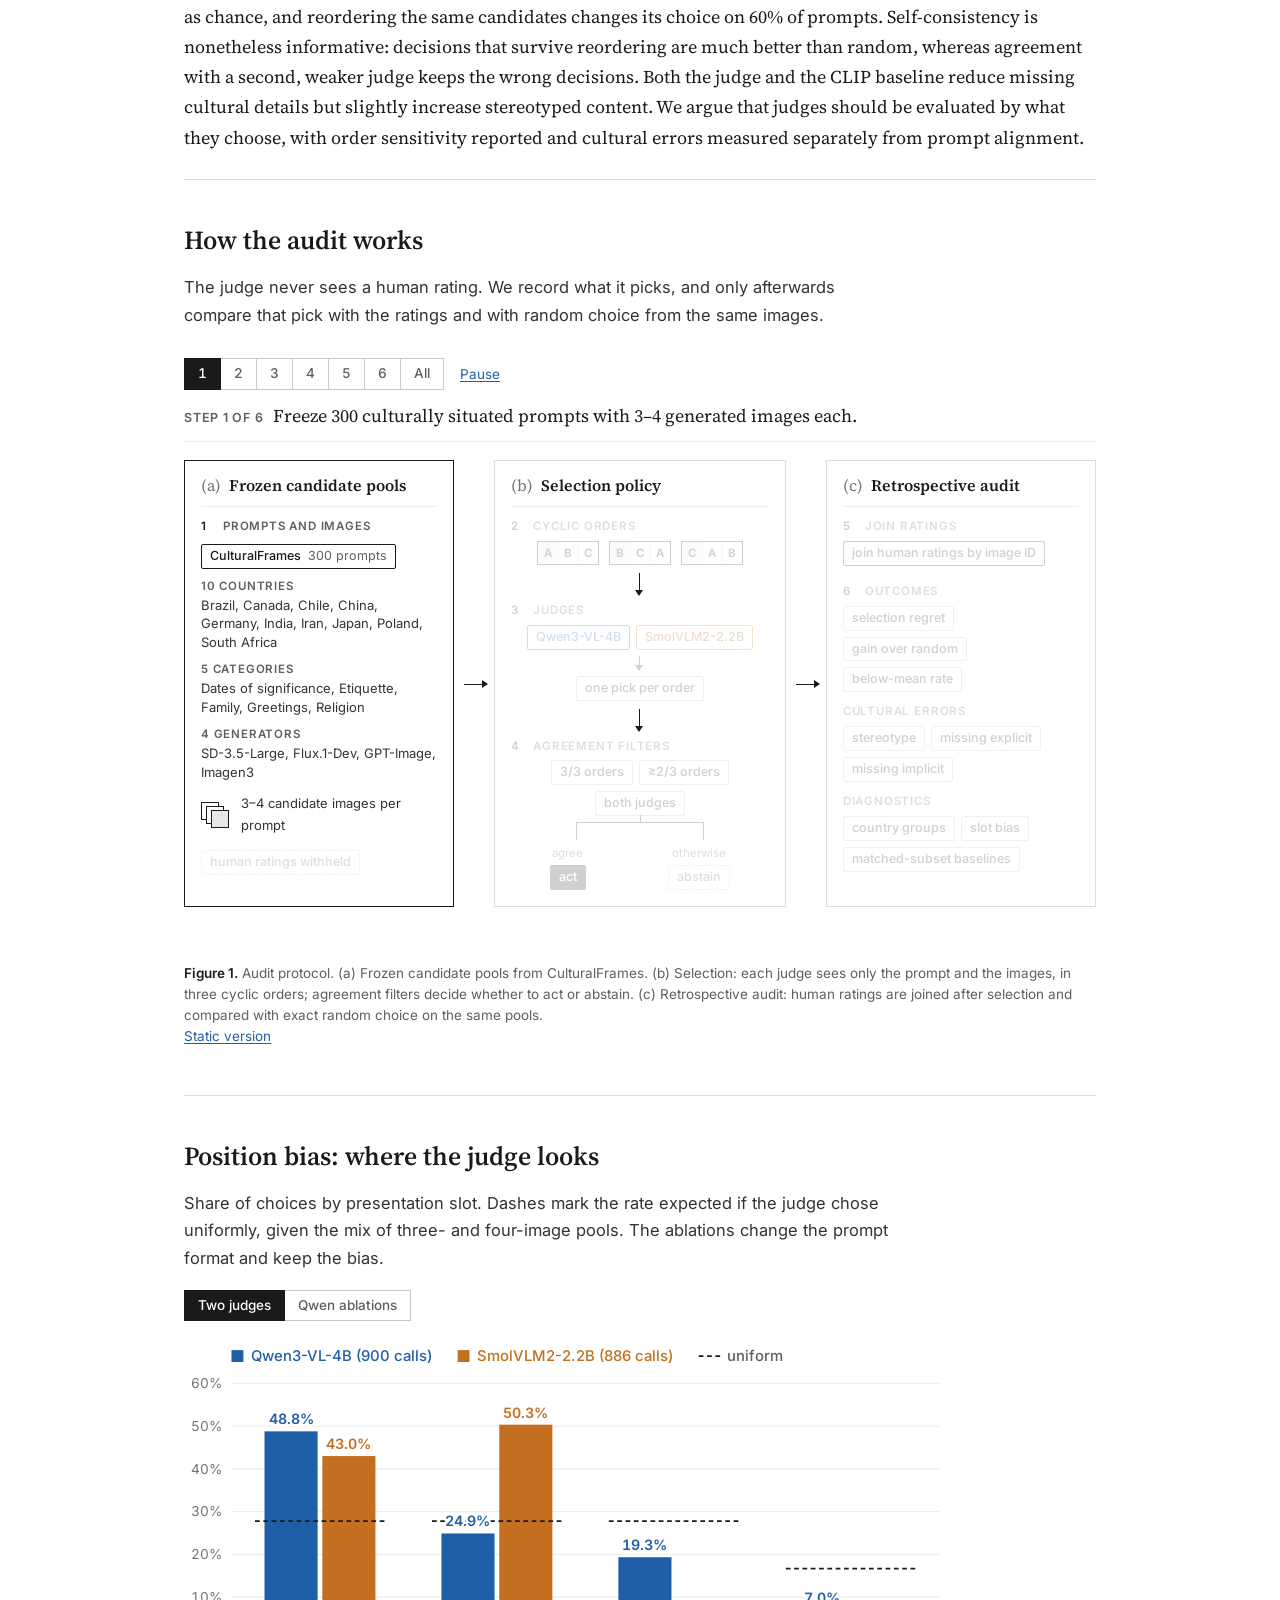
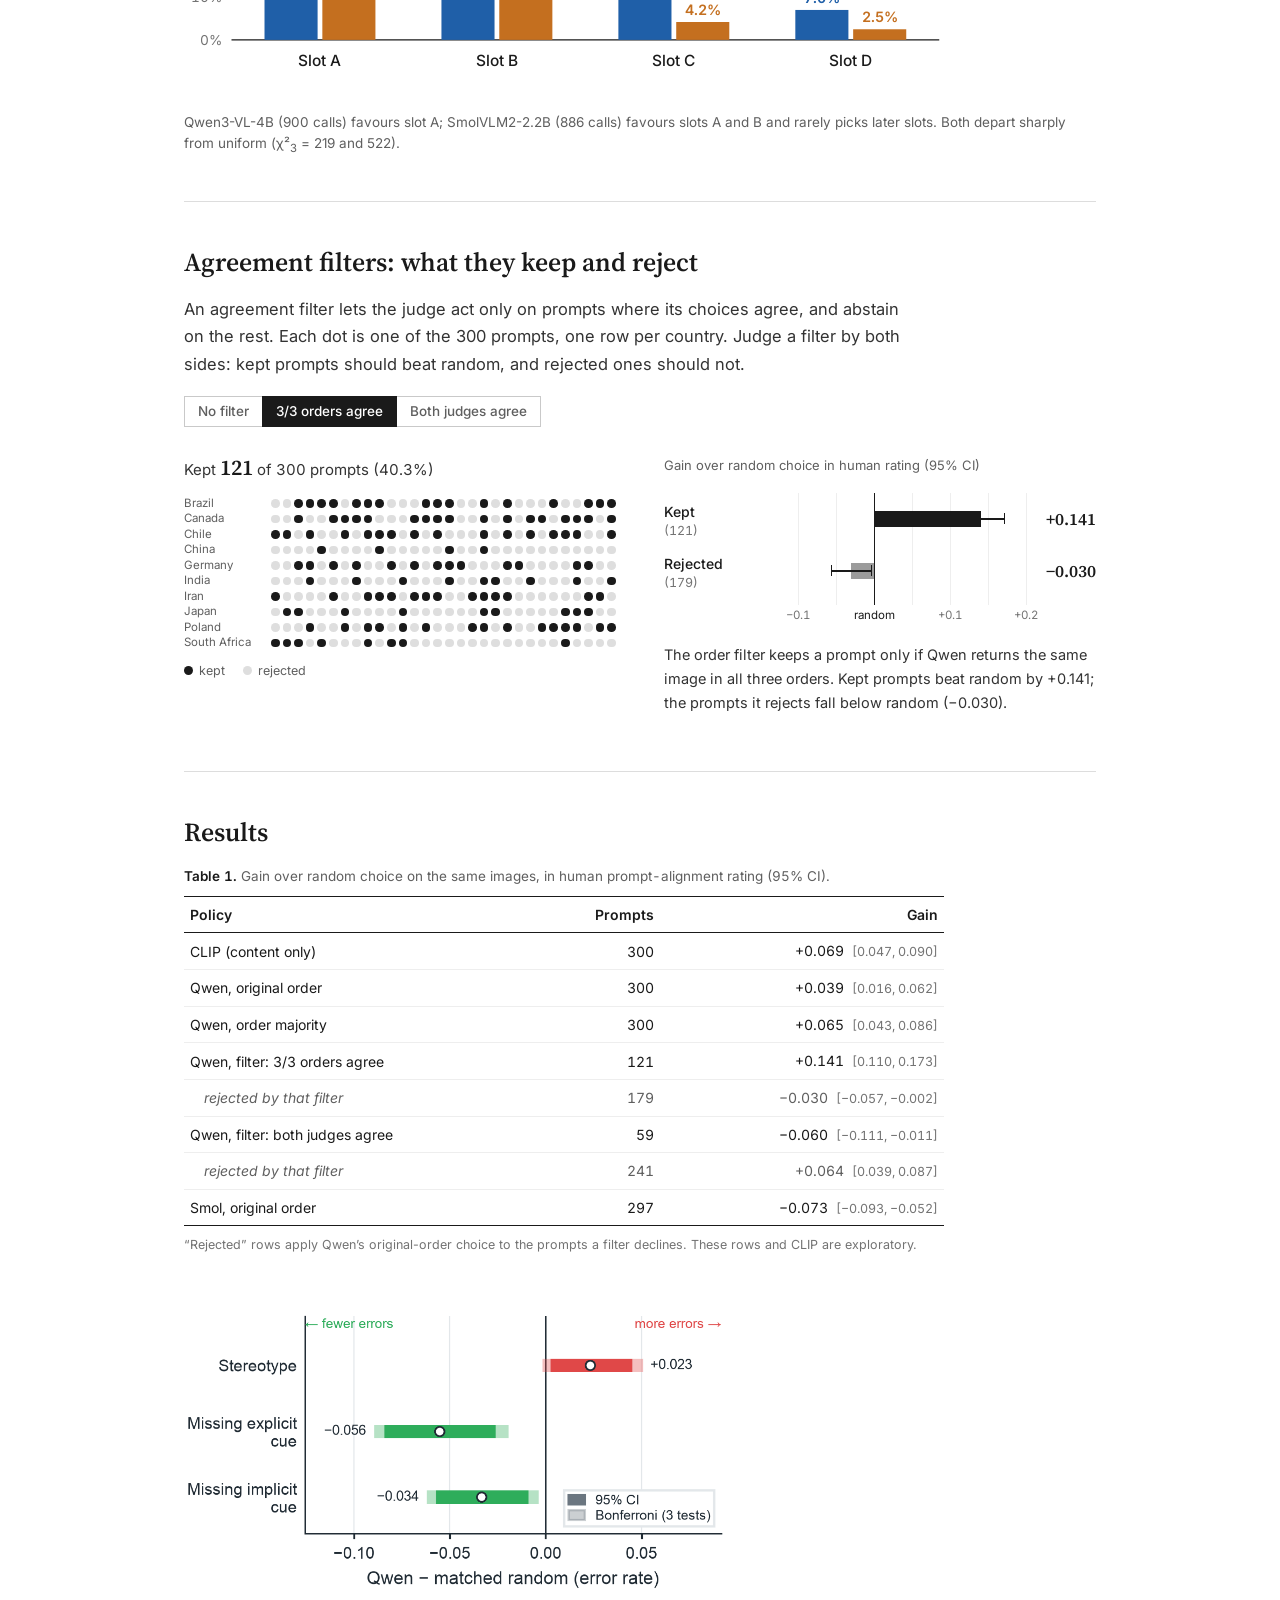
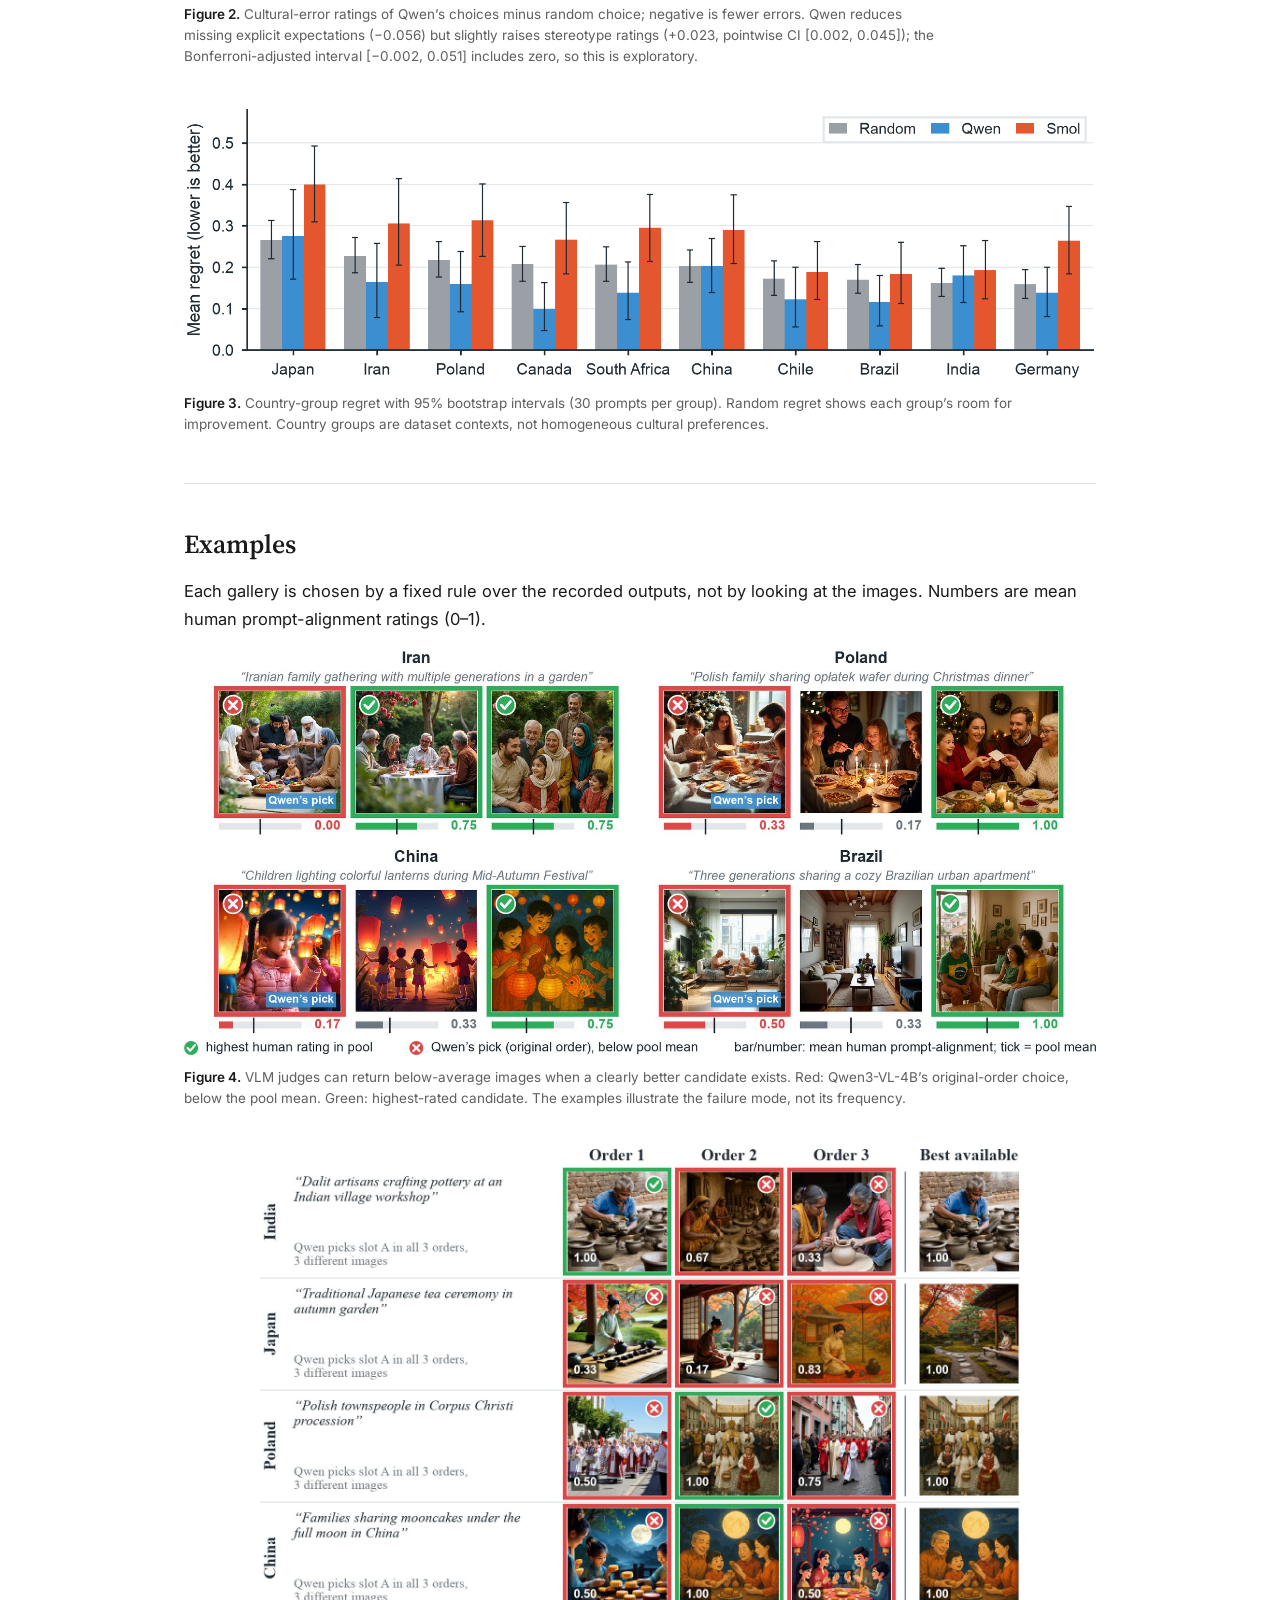
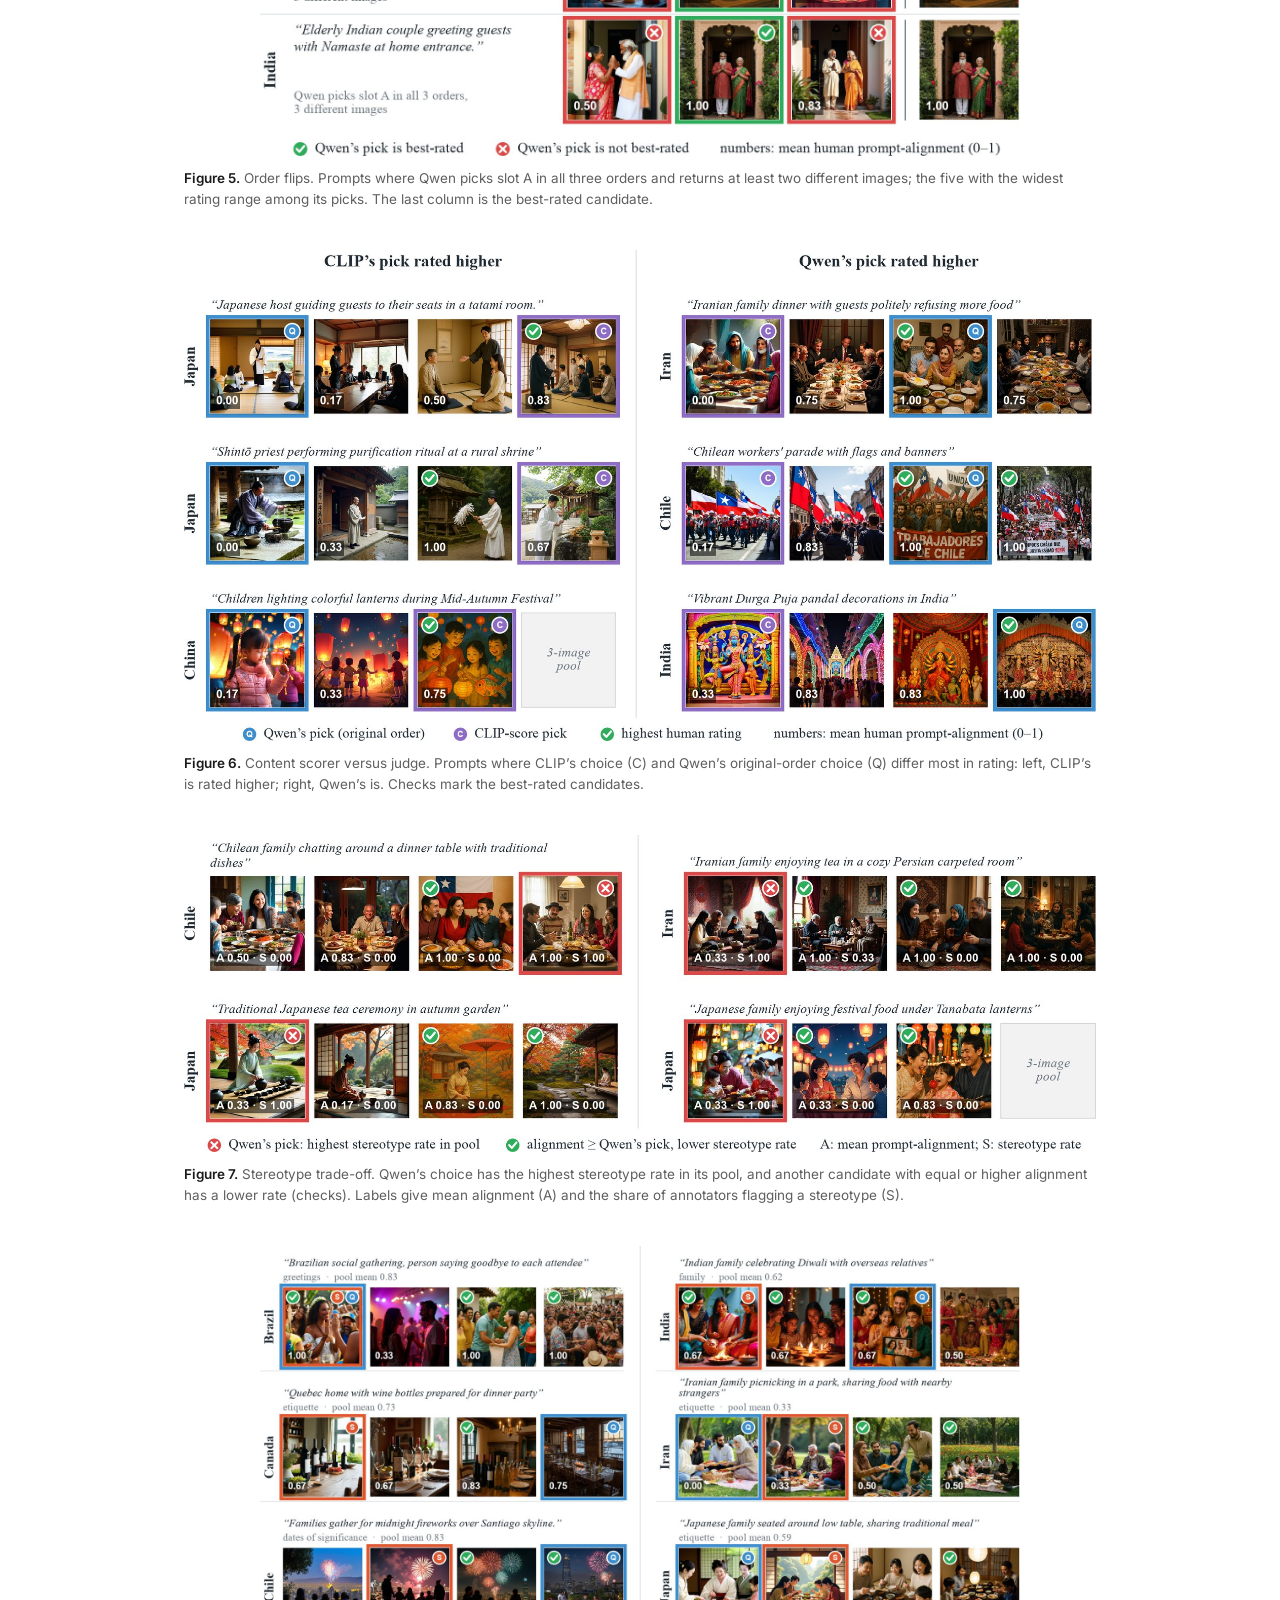
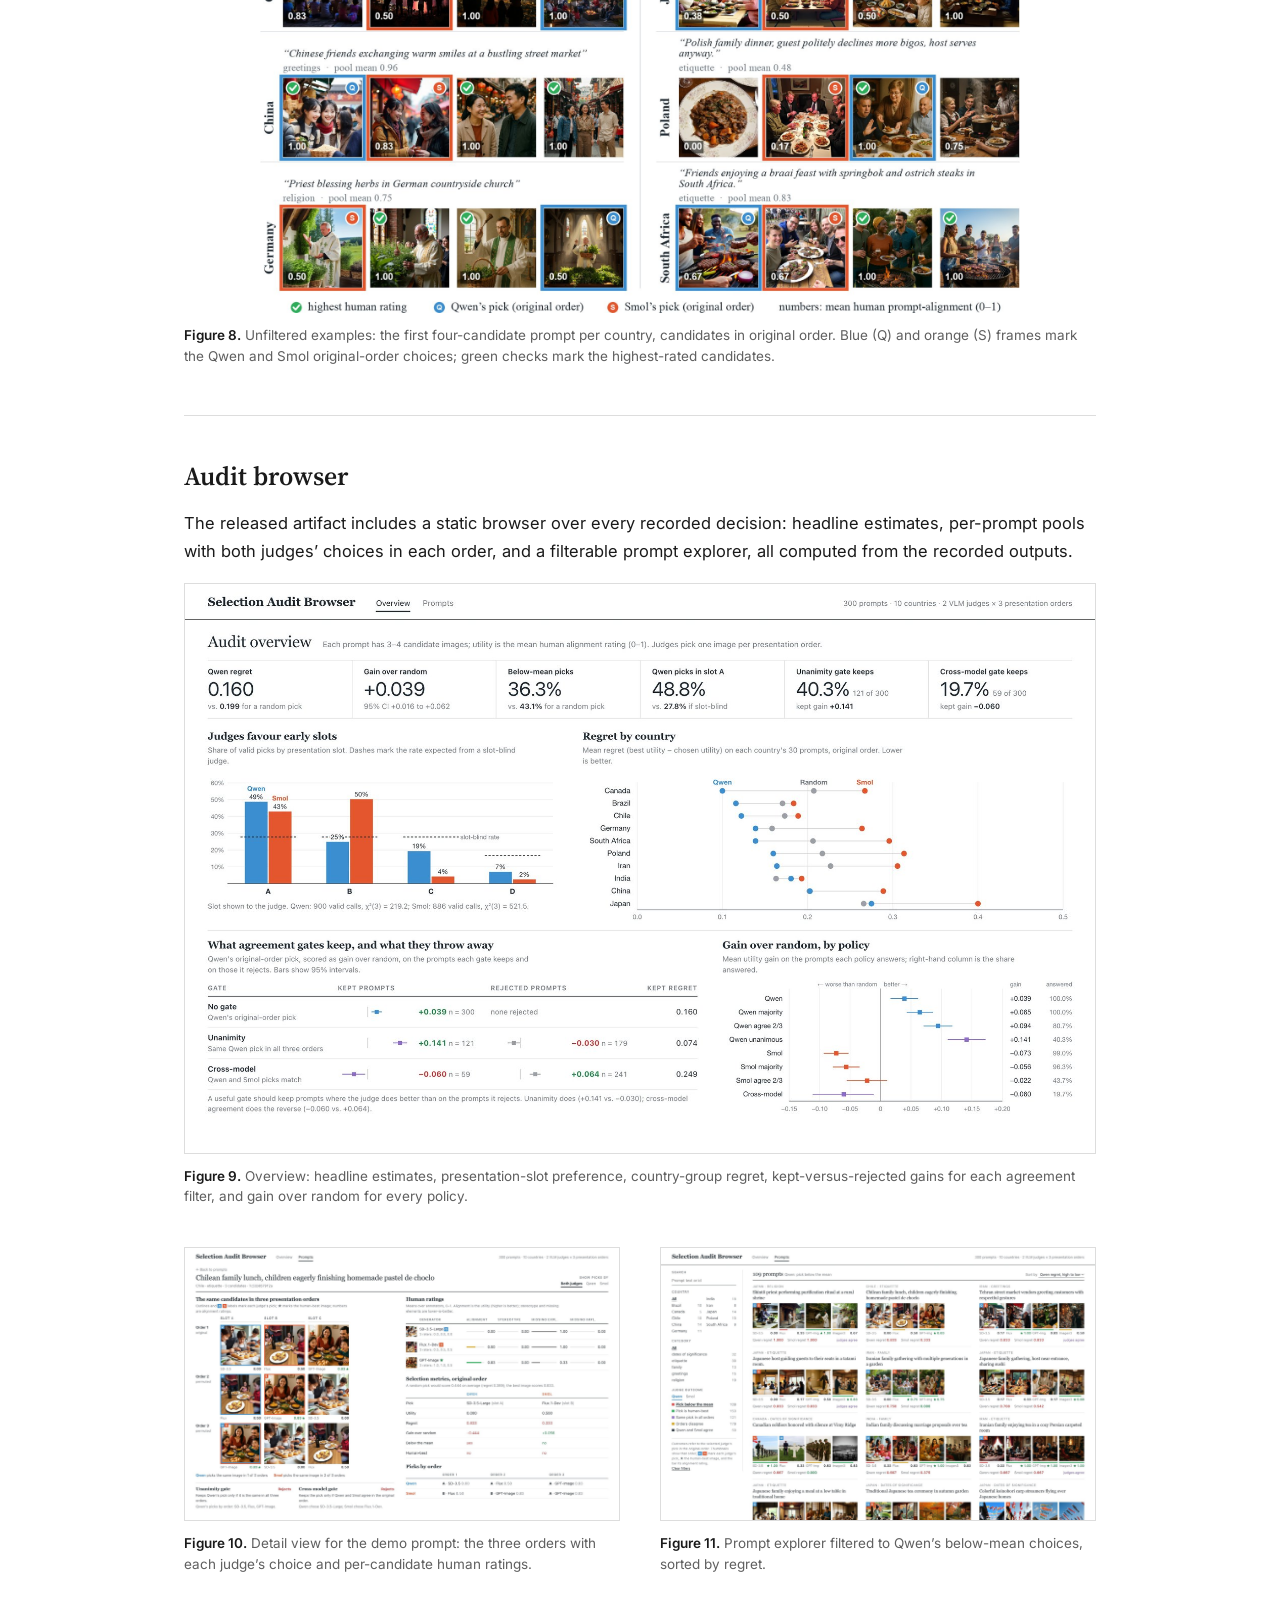
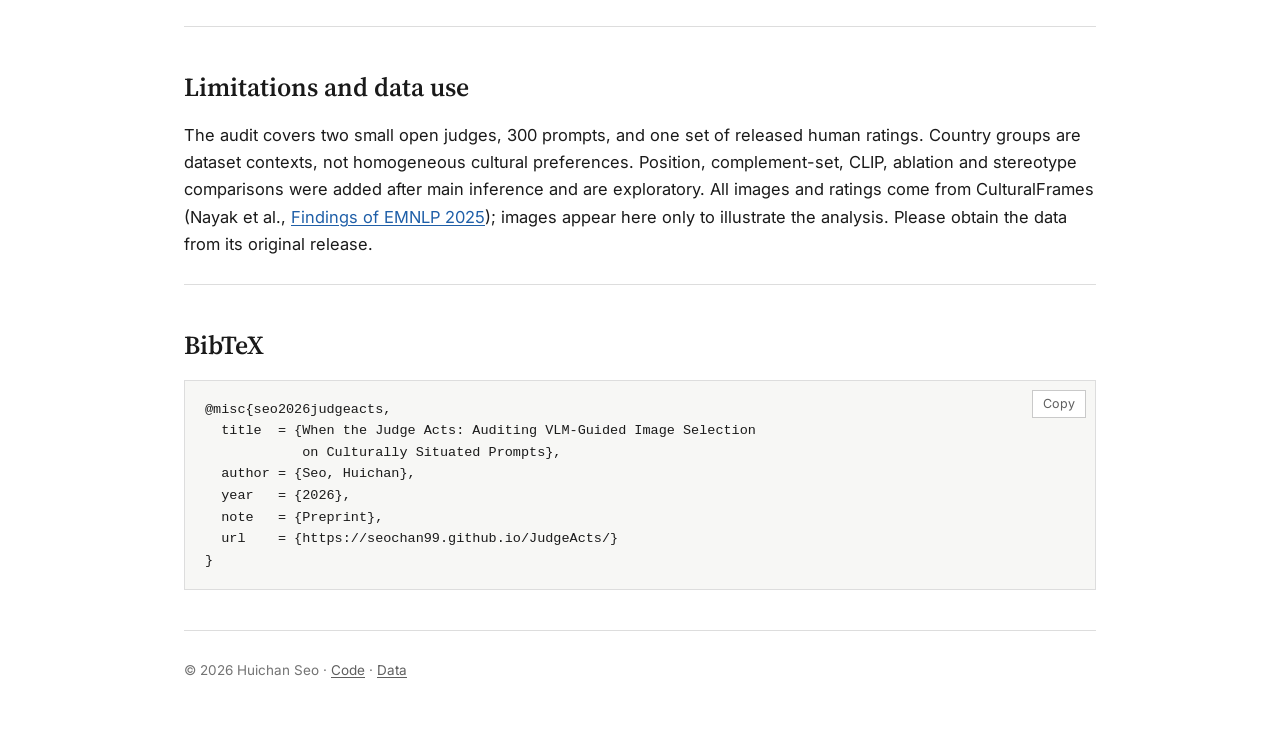
==== commit 360f0838: "Polish project page: step-by-step method diagram, compact findings" ====
--- a/docs/index.html
+++ b/docs/index.html
@@ -4,9 +4,9 @@
 <meta charset="utf-8">
 <meta name="viewport" content="width=device-width, initial-scale=1">
 <title>When the Judge Acts: Auditing VLM Image Selection</title>
-<meta name="description" content="A 4B VLM judge picks the first-listed image in 49% of calls and flips on 60% of prompts when images are reordered. An audit on 300 culturally situated prompts.">
+<meta name="description" content="We audit VLM judges by the images they choose. On 300 culturally situated prompts, a 4B judge barely beats random choice and changes its pick on 60% of prompts when the images are reordered.">
 <meta name="author" content="Huichan Seo">
-<meta name="keywords" content="VLM-as-a-judge, vision-language models, image selection, position bias, order sensitivity, agreement gates, selective prediction, cultural alignment, text-to-image, CulturalFrames, audit">
+<meta name="keywords" content="VLM-as-a-judge, vision-language models, image selection, position bias, order sensitivity, self-consistency, agreement filters, selective prediction, cultural alignment, text-to-image, CulturalFrames, audit">
 <meta name="theme-color" content="#ffffff">
 <link rel="canonical" href="https://seochan99.github.io/JudgeActs/">
 <link rel="icon" href="favicon.svg" type="image/svg+xml">
@@ -14,7 +14,7 @@
 <meta property="og:type" content="article">
 <meta property="og:site_name" content="JudgeActs">
 <meta property="og:title" content="When the Judge Acts: Auditing VLM-Guided Image Selection on Culturally Situated Prompts">
-<meta property="og:description" content="Same images, different order, different answer. A 4B judge picks slot A in 49% of calls; only order agreement identifies choices worth trusting.">
+<meta property="og:description" content="Same images, different order, different answer. A 4B VLM judge barely beats random choice, favors the first image shown, and changes its pick on 60% of prompts when the images are reordered. Choices that survive reordering are the ones worth trusting.">
 <meta property="og:url" content="https://seochan99.github.io/JudgeActs/">
 <meta property="og:image" content="https://seochan99.github.io/JudgeActs/static/images/og.jpg">
 <meta property="og:image:width" content="1200">
@@ -22,7 +22,7 @@
 <meta property="og:image:alt" content="Three generated images of a Chilean family lunch. The judge always picks slot A, so the returned image is rated 0.00, 0.50 or 0.83 depending only on order.">
 <meta name="twitter:card" content="summary_large_image">
 <meta name="twitter:title" content="When the Judge Acts: Auditing VLM Image Selection">
-<meta name="twitter:description" content="Same images, different order, different answer. An audit of VLM judges on 300 culturally situated prompts.">
+<meta name="twitter:description" content="Same images, different order, different answer. We audit VLM judges by the images they choose, on 300 culturally situated prompts.">
 <meta name="twitter:image" content="https://seochan99.github.io/JudgeActs/static/images/og.jpg">
 <meta name="twitter:image:alt" content="Three generated images; the judge always picks slot A, so the returned image depends on order.">
 
@@ -42,7 +42,7 @@
       "@id": "https://seochan99.github.io/JudgeActs/#article",
       "headline": "When the Judge Acts: Auditing VLM-Guided Image Selection on Culturally Situated Prompts",
       "name": "When the Judge Acts: Auditing VLM-Guided Image Selection on Culturally Situated Prompts",
-      "description": "An audit of vision-language models used as image selectors on 300 culturally situated prompts, comparing returned images with held-out human ratings and exact random choice under three candidate orders.",
+      "description": "Vision-language models are increasingly used as judges that pick the best of several generated images. We audit them as decision-makers: on 300 culturally situated prompts, a 4B judge improves only marginally on random choice, shows strong position bias, and changes its choice on 60% of prompts when the candidates are reordered; decisions that survive reordering are much better than random.",
       "author": {"@type": "Person", "name": "Huichan Seo", "affiliation": {"@type": "Organization", "name": "Independent Researcher"}},
       "datePublished": "2026",
       "inLanguage": "en",
@@ -50,7 +50,7 @@
       "image": "https://seochan99.github.io/JudgeActs/static/images/og.jpg",
       "encoding": {"@type": "MediaObject", "contentUrl": "https://seochan99.github.io/JudgeActs/paper.pdf", "encodingFormat": "application/pdf"},
       "about": ["Vision-language models as judges", "Image selection", "Position bias", "Cultural alignment of text-to-image models", "Selective prediction"],
-      "keywords": "VLM-as-a-judge, image selection, position bias, order sensitivity, agreement gates, cultural alignment, text-to-image, audit",
+      "keywords": "VLM-as-a-judge, image selection, position bias, order sensitivity, self-consistency, cultural alignment, text-to-image, audit",
       "sameAs": ["https://github.com/seochan99/JudgeActs", "https://huggingface.co/datasets/seochan99/JudgeActs"],
       "isBasedOn": {"@id": "https://huggingface.co/datasets/seochan99/JudgeActs"}
     },
@@ -87,10 +87,10 @@
     <a class="brand" href="#top">JudgeActs</a>
     <div class="topnav-links">
       <a href="#demo">Demo</a>
+      <a href="#findings">Findings</a>
       <a href="#method">Method</a>
-      <a href="#findings">Findings</a>
-      <a href="#position">Position</a>
-      <a href="#gates">Gates</a>
+      <a href="#position">Position bias</a>
+      <a href="#filters">Filters</a>
       <a href="#results">Results</a>
       <a href="#examples">Examples</a>
       <a href="#bibtex">BibTeX</a>
@@ -155,19 +155,32 @@
     </div>
   </div>
 
-  <p class="demo-note">Qwen3-VL-4B picks slot A in every order. Nothing changed but the order, and the image it returns goes from rated 0.00 to 0.83, where 0.44 is what random choice would give on average. Across 300 prompts, reordering changes the returned image on <b>59.7%</b>.</p>
-
-  <div class="lead-grid">
-    <div>
-      <h2 class="label">In one sentence</h2>
-      <p class="tldr">When a vision-language model chooses which generated image a user receives, audit what it returns against random choice on the same pool. Doing so shows that a small judge&rsquo;s choices are driven largely by presentation order, and that agreement across orders, not agreement with a second judge, identifies the choices worth trusting.</p>
-    </div>
-    <dl class="keyfigs">
-      <div><dt>48.8%</dt><dd>of Qwen&rsquo;s 900 calls pick slot A; uniform choice would give 27.8%</dd></div>
-      <div><dt>59.7%</dt><dd>of prompts get a different image when the candidates are reordered</dd></div>
-      <div><dt>+0.141</dt><dd>gain over random on the 40.3% of prompts where all three orders agree</dd></div>
-    </dl>
-  </div>
+  <p class="demo-note">Qwen3-VL-4B takes slot A in every order, so the order alone decides whether the user gets an image rated 0.00 or 0.83; random choice averages 0.44. Across all 300 prompts, reordering changes the returned image on <b>59.7%</b>.</p>
+</section>
+
+<!-- ============ Findings ============ -->
+<section id="findings" class="findings" aria-labelledby="findings-h">
+  <h2 id="findings-h" class="label">Three findings</h2>
+  <ol class="frow">
+    <li class="reveal">
+      <p class="fk">+0.039</p>
+      <h3>Barely better than random</h3>
+      <p>Gain in human rating (0&ndash;1 scale) when Qwen3-VL-4B picks, over random choice from the same images. A CLIP similarity baseline, blind to order, reaches +0.069.</p>
+      <a href="#results">Results</a>
+    </li>
+    <li class="reveal">
+      <p class="fk">48.8%</p>
+      <h3>Strong position bias</h3>
+      <p>of Qwen&rsquo;s 900 calls pick the first image shown, against 27.8% if it chose uniformly. SmolVLM2-2.2B rarely looks past the second image.</p>
+      <a href="#position">Position bias</a>
+    </li>
+    <li class="reveal">
+      <p class="fk">+0.141</p>
+      <h3>Self-consistency is the signal</h3>
+      <p>gain on the 40.3% of prompts where all three orders agree. Agreeing with a second, weaker judge instead keeps below-random picks (&minus;0.060).</p>
+      <a href="#filters">Agreement filters</a>
+    </li>
+  </ol>
 </section>
 
 <!-- ============ Abstract ============ -->
@@ -177,77 +190,93 @@
 </section>
 
 <!-- ============ Method ============ -->
-<section id="method">
-  <h2>How the audit works</h2>
-  <ol class="steps">
-    <li class="step reveal">
-      <svg class="step-art" viewBox="0 0 180 72" role="img" aria-label="A frozen pool of three candidate images">
-        <rect x="18" y="14" width="40" height="40" class="art-img"/><rect x="70" y="14" width="40" height="40" class="art-img"/><rect x="122" y="14" width="40" height="40" class="art-img"/>
+<section id="method" aria-labelledby="method-h">
+  <h2 id="method-h">How the audit works</h2>
+  <p class="sec-lead">The judge never sees a human rating. We record what it picks, and only afterwards compare that pick with the ratings and with random choice from the same images.</p>
+  <figure class="flow-fig" id="flow-fig">
+    <div class="flow-head">
+      <div class="flow-controls" role="group" aria-label="Protocol step">
+        <button type="button" class="seg" data-step="1" aria-pressed="false" aria-label="Step 1">1</button><button type="button" class="seg" data-step="2" aria-pressed="false" aria-label="Step 2">2</button><button type="button" class="seg" data-step="3" aria-pressed="false" aria-label="Step 3">3</button><button type="button" class="seg" data-step="4" aria-pressed="false" aria-label="Step 4">4</button><button type="button" class="seg" data-step="5" aria-pressed="false" aria-label="Step 5">5</button><button type="button" class="seg" data-step="6" aria-pressed="false" aria-label="Step 6">6</button><button type="button" class="seg is-on" data-step="all" aria-pressed="true">All</button>
+        <button type="button" class="play" id="flow-play" aria-pressed="false" hidden>Play</button>
+      </div>
+      <p class="flow-cap" id="flow-cap" aria-live="polite"><span class="flow-n" id="flow-n"></span><span id="flow-txt">Selection never sees the ratings; the audit never changes a selection.</span></p>
+    </div>
+    <div class="flow-wrap" id="flow-wrap">
+      <div class="flow" id="flow">
+        <div class="panel" data-panel="a">
+          <h3 class="panel-h"><span class="pl">(a)</span> Frozen candidate pools</h3>
+          <div class="part" data-s="1">
+            <h4><span class="sn">1</span>Prompts and images</h4>
+            <p class="node strong">CulturalFrames <span class="sub">300 prompts</span></p>
+            <div class="facet"><h4>10 countries</h4><p>Brazil, Canada, Chile, China, Germany, India, Iran, Japan, Poland, South Africa</p></div>
+            <div class="facet"><h4>5 categories</h4><p>Dates of significance, Etiquette, Family, Greetings, Religion</p></div>
+            <div class="facet"><h4>4 generators</h4><p>SD-3.5-Large, Flux.1-Dev, GPT-Image, Imagen3</p></div>
+            <div class="pool"><span class="stack" aria-hidden="true"><i></i><i></i><i></i></span><span>3&ndash;4 candidate images per prompt</span></div>
+          </div>
+          <div class="part" data-s="5">
+            <p class="node withheld" id="flow-withheld">human ratings withheld</p>
+          </div>
+        </div>
+        <div class="panel" data-panel="b">
+          <h3 class="panel-h"><span class="pl">(b)</span> Selection policy</h3>
+          <div class="part" data-s="2">
+            <h4><span class="sn">2</span>Cyclic orders</h4>
+            <div class="orders"><span class="ord"><span>A</span><span>B</span><span>C</span></span><span class="ord"><span>B</span><span>C</span><span>A</span></span><span class="ord"><span>C</span><span>A</span><span>B</span></span></div>
+          </div>
+          <div class="down" aria-hidden="true"></div>
+          <div class="part" data-s="3">
+            <h4><span class="sn">3</span>Judges</h4>
+            <div class="row"><span class="node q">Qwen3-VL-4B</span><span class="node s">SmolVLM2-2.2B</span></div>
+            <div class="down short" aria-hidden="true"></div>
+            <div class="row"><span class="node">one pick per order</span></div>
+          </div>
+          <div class="down" aria-hidden="true"></div>
+          <div class="part" data-s="4">
+            <h4><span class="sn">4</span>Agreement filters</h4>
+            <div class="row"><span class="node">3/3 orders</span><span class="node">&ge;2/3 orders</span><span class="node">both judges</span></div>
+            <div class="fork" aria-hidden="true"><span></span><span></span></div>
+            <div class="row split"><span class="outcome"><span class="fl">agree</span><span class="node act">act</span></span><span class="outcome"><span class="fl">otherwise</span><span class="node abstain">abstain</span></span></div>
+          </div>
+        </div>
+        <div class="panel" data-panel="c">
+          <h3 class="panel-h"><span class="pl">(c)</span> Retrospective audit</h3>
+          <div class="part" data-s="5">
+            <h4><span class="sn">5</span>Join ratings</h4>
+            <div class="row"><span class="node strong" id="flow-join">join human ratings by image ID</span></div>
+          </div>
+          <div class="part" data-s="6">
+            <h4><span class="sn">6</span>Outcomes</h4>
+            <div class="row"><span class="node">selection regret</span><span class="node">gain over random</span><span class="node">below-mean rate</span></div>
+            <h4>Cultural errors</h4>
+            <div class="row"><span class="node">stereotype</span><span class="node">missing explicit</span><span class="node">missing implicit</span></div>
+            <h4>Diagnostics</h4>
+            <div class="row"><span class="node">country groups</span><span class="node">slot bias</span><span class="node">matched-subset baselines</span></div>
+          </div>
+        </div>
+      </div>
+      <svg class="flow-line part" data-s="5" id="flow-line" aria-hidden="true" focusable="false">
+        <defs>
+          <marker id="fl-arrow" viewBox="0 0 8 8" refX="7" refY="4" markerWidth="8" markerHeight="8" markerUnits="userSpaceOnUse" orient="auto"><path d="M0,0 L8,4 L0,8 z"/></marker>
+          <mask id="fl-mask" maskUnits="userSpaceOnUse" x="0" y="0" width="4000" height="4000"><path class="fl-m" d="" fill="none" stroke="#fff" stroke-width="14"/></mask>
+        </defs>
+        <g mask="url(#fl-mask)"><path class="fl-p" d="" marker-end="url(#fl-arrow)"/></g>
+        <text class="fl-t" text-anchor="middle">ratings withheld from the judge, joined only in the audit</text>
       </svg>
-      <span class="step-n">1</span>
-      <h3>Freeze the pools</h3>
-      <p>300 CulturalFrames prompts from 10 countries and 5 categories, each with three or four images from four generators.</p>
-    </li>
-    <li class="step reveal">
-      <svg class="step-art" viewBox="0 0 180 72" role="img" aria-label="The same three images shown in three rotated orders, with the first slot framed">
-        <g class="art-rot">
-          <rect x="30" y="4" width="18" height="18" class="art-img a"/><rect x="54" y="4" width="18" height="18" class="art-img b"/><rect x="78" y="4" width="18" height="18" class="art-img c"/>
-          <rect x="30" y="27" width="18" height="18" class="art-img b"/><rect x="54" y="27" width="18" height="18" class="art-img c"/><rect x="78" y="27" width="18" height="18" class="art-img a"/>
-          <rect x="30" y="50" width="18" height="18" class="art-img c"/><rect x="54" y="50" width="18" height="18" class="art-img a"/><rect x="78" y="50" width="18" height="18" class="art-img b"/>
-          <rect x="27" y="1" width="24" height="70" class="art-frame"/>
-        </g>
-        <text x="110" y="17" class="art-t">order 1</text><text x="110" y="40" class="art-t">order 2</text><text x="110" y="63" class="art-t">order 3</text>
-      </svg>
-      <span class="step-n">2</span>
-      <h3>Judge in three orders</h3>
-      <p>Each judge sees only the prompt and the images, in three cyclic orders, and returns one choice per order. Agreement gates decide whether to act or abstain.</p>
-    </li>
-    <li class="step reveal">
-      <svg class="step-art" viewBox="0 0 180 72" role="img" aria-label="Human ratings joined to each image after selection and compared with the pool mean, which is random choice">
-        <rect x="18" y="8" width="40" height="40" class="art-img a"/><rect x="70" y="8" width="40" height="40" class="art-img b"/><rect x="122" y="8" width="40" height="40" class="art-img c"/>
-        <text x="38" y="64" class="art-n">0.00</text><text x="90" y="64" class="art-n">0.50</text><text x="142" y="64" class="art-n">0.83</text>
-      </svg>
-      <span class="step-n">3</span>
-      <h3>Join human ratings afterwards</h3>
-      <p>Released human ratings, never shown to the judge, are joined by image id and compared with exact random choice on the same pool.</p>
-    </li>
-  </ol>
-  <figure class="wide">
-    <a href="static/images/framework.png"><img src="static/images/framework.png" width="1800" height="699" loading="lazy" decoding="async" alt="Three-panel protocol diagram: (a) frozen candidate pools from CulturalFrames, (b) the selection policy with three cyclic orders and agreement gates, (c) the retrospective audit that joins withheld human ratings and compares with random choice on the same pool."></a>
-    <figcaption><b>Figure 1.</b> Audit protocol. (a) Frozen candidate pools from CulturalFrames. (b) Selection: each judge sees only the prompt and the images, in three cyclic orders; agreement gates decide whether to act or abstain. (c) Retrospective audit: human ratings are joined after selection and compared with exact random selection on the same pools.</figcaption>
-  </figure>
-</section>
-
-<!-- ============ Findings ============ -->
-<section id="findings">
-  <h2>Three findings</h2>
-  <div class="finding">
-    <span class="num">1</span>
-    <div>
-      <h3>Audit the action against a matched baseline</h3>
-      <p>Qwen3-VL-4B beats random choice on the same pool only slightly: a paired gain in prompt alignment of 0.039 (95% CI [0.016, 0.062]). A content-only CLIP scorer, which cannot see order, does better at 0.069 [0.047, 0.090]. SmolVLM2-2.2B falls below random (&minus;0.073). <a href="#results">Results</a></p>
-    </div>
-  </div>
-  <div class="finding">
-    <span class="num">2</span>
-    <div>
-      <h3>Presentation strongly shapes small judges</h3>
-      <p>Qwen picks slot A in 48.8% of 900 calls against 27.8% under uniform choice (&chi;&sup2;<sub>3</sub>&nbsp;=&nbsp;219), and the returned image changes under reordering on 59.7% of prompts. The judge still carries a content signal, mixed with a strong slot preference. <a href="#position">Position</a></p>
-    </div>
-  </div>
-  <div class="finding">
-    <span class="num">3</span>
-    <div>
-      <h3>Audit gates on what they keep and what they reject</h3>
-      <p>Requiring the same image in all three orders keeps 40.3% of prompts, where Qwen beats random by 0.141; the rest fall below random. Agreement with the weaker second judge does the reverse, because both judges favour early slots and can agree for the wrong reason. <a href="#gates">Gates</a></p>
-    </div>
-  </div>
+    </div>
+    <figcaption><b>Figure 1.</b> Audit protocol. (a) Frozen candidate pools from CulturalFrames. (b) Selection: each judge sees only the prompt and the images, in three cyclic orders; agreement filters decide whether to act or abstain. (c) Retrospective audit: human ratings are joined after selection and compared with exact random choice on the same pools. <a href="static/images/framework.png">Static version</a></figcaption>
+  </figure>
+  <noscript>
+    <figure class="wide">
+      <a href="static/images/framework.png"><img src="static/images/framework.png" width="1800" height="699" loading="lazy" decoding="async" alt="Three-panel protocol diagram: (a) frozen candidate pools from CulturalFrames, (b) the selection policy with three cyclic orders and agreement filters, (c) the retrospective audit that joins withheld human ratings and compares with random choice on the same pool."></a>
+      <figcaption><b>Figure 1.</b> Audit protocol. (a) Frozen candidate pools from CulturalFrames. (b) Selection: each judge sees only the prompt and the images, in three cyclic orders; agreement filters decide whether to act or abstain. (c) Retrospective audit: human ratings are joined after selection and compared with exact random choice on the same pools.</figcaption>
+    </figure>
+  </noscript>
 </section>
 
 <!-- ============ Position ============ -->
 <section id="position">
-  <h2>Where the judge looks</h2>
-  <p class="sec-lead">Share of choices by presentation slot. Dashes mark the rate expected if the judge chose uniformly, given the mix of three- and four-image pools.</p>
+  <h2>Position bias: where the judge looks</h2>
+  <p class="sec-lead">Share of choices by presentation slot. Dashes mark the rate expected if the judge chose uniformly, given the mix of three- and four-image pools. The ablations change the prompt format and keep the bias.</p>
   <div class="chart-controls" role="group" aria-label="Chart view">
     <button type="button" class="seg is-on" data-view="judges" aria-pressed="true">Two judges</button><button type="button" class="seg" data-view="ablations" aria-pressed="false">Qwen ablations</button>
   </div>
@@ -257,12 +286,12 @@
   </figure>
 </section>
 
-<!-- ============ Gates ============ -->
-<section id="gates">
-  <h2>What a gate keeps and rejects</h2>
-  <p class="sec-lead">A gate lets the judge act on some prompts and abstain on the rest. Each dot is one of the 300 prompts, one row per country. Judge the gate by both sides: kept prompts should beat random, and rejected ones should not.</p>
-  <div class="chart-controls" role="group" aria-label="Gate">
-    <button type="button" class="seg" data-gate="none" aria-pressed="false">No gate</button><button type="button" class="seg is-on" data-gate="unanimity" aria-pressed="true">Order unanimity</button><button type="button" class="seg" data-gate="crossmodel" aria-pressed="false">Cross-model<span class="long"> agreement</span></button>
+<!-- ============ Agreement filters ============ -->
+<section id="filters">
+  <h2>Agreement filters: what they keep and reject</h2>
+  <p class="sec-lead">An agreement filter lets the judge act only on prompts where its choices agree, and abstain on the rest. Each dot is one of the 300 prompts, one row per country. Judge a filter by both sides: kept prompts should beat random, and rejected ones should not.</p>
+  <div class="chart-controls" role="group" aria-label="Agreement filter">
+    <button type="button" class="seg" data-gate="none" aria-pressed="false">No filter</button><button type="button" class="seg is-on" data-gate="unanimity" aria-pressed="true">3/3 orders<span class="long"> agree</span></button><button type="button" class="seg" data-gate="crossmodel" aria-pressed="false">Both judges<span class="long"> agree</span></button>
   </div>
   <div class="gate">
     <div class="gate-dots">
@@ -277,7 +306,7 @@
         <div class="grow" data-row="rejected"><span class="glab">Rejected <span class="gn">(179)</span></span><div class="gtrack"><div class="gbar"></div><div class="gci"></div></div><span class="gval">&minus;0.030</span></div>
         <div class="gaxis" id="gaxis"></div>
       </div>
-      <p class="gate-text" id="gate-text">Order unanimity keeps prompts where Qwen returns the same image in all three orders. It keeps choices that beat random and rejects the ones that fall below it.</p>
+      <p class="gate-text" id="gate-text">The order filter keeps a prompt only if Qwen returns the same image in all three orders. Kept prompts beat random by +0.141; the prompts it rejects fall below random (&minus;0.030).</p>
     </div>
   </div>
 </section>
@@ -285,38 +314,33 @@
 <!-- ============ Results ============ -->
 <section id="results">
   <h2>Results</h2>
-  <figure class="wide">
-    <a href="static/images/results_main.png"><img src="static/images/results_main.png" width="1851" height="695" loading="lazy" decoding="async" alt="Three bar-chart panels: selection regret for random, Qwen, Smol, CLIP and gated policies; gain over random for prompts kept versus rejected by each gate; and share of picks by presentation slot with uniform rates dashed."></a>
-    <figcaption><b>Figure 2.</b> Main results (95% prompt-level bootstrap intervals). (a) Selection regret; lower is better. (b) Gain over random on the prompts each gate keeps and on those it rejects. (c) Share of choices by presentation slot; dashes show the uniform rate.</figcaption>
-  </figure>
-
-  <div class="pair">
-    <figure>
+
+  <div class="table-wrap results-table">
+    <table>
+      <caption><b>Table 1.</b> Gain over random choice on the same images, in human prompt-alignment rating (95% CI).</caption>
+      <thead><tr><th>Policy</th><th class="r">Prompts</th><th class="r">Gain</th></tr></thead>
+      <tbody>
+        <tr><td>CLIP (content only)</td><td class="r">300</td><td class="r">+0.069 <span class="ci">[0.047, 0.090]</span></td></tr>
+        <tr><td>Qwen, original order</td><td class="r">300</td><td class="r">+0.039 <span class="ci">[0.016, 0.062]</span></td></tr>
+        <tr><td>Qwen, order majority</td><td class="r">300</td><td class="r">+0.065 <span class="ci">[0.043, 0.086]</span></td></tr>
+        <tr><td>Qwen, filter: 3/3 orders agree</td><td class="r">121</td><td class="r">+0.141 <span class="ci">[0.110, 0.173]</span></td></tr>
+        <tr class="sub"><td>rejected by that filter</td><td class="r">179</td><td class="r">&minus;0.030 <span class="ci">[&minus;0.057, &minus;0.002]</span></td></tr>
+        <tr><td>Qwen, filter: both judges agree</td><td class="r">59</td><td class="r">&minus;0.060 <span class="ci">[&minus;0.111, &minus;0.011]</span></td></tr>
+        <tr class="sub"><td>rejected by that filter</td><td class="r">241</td><td class="r">+0.064 <span class="ci">[0.039, 0.087]</span></td></tr>
+        <tr><td>Smol, original order</td><td class="r">297</td><td class="r">&minus;0.073 <span class="ci">[&minus;0.093, &minus;0.052]</span></td></tr>
+      </tbody>
+    </table>
+    <p class="tnote">&ldquo;Rejected&rdquo; rows apply Qwen&rsquo;s original-order choice to the prompts a filter declines. These rows and CLIP are exploratory.</p>
+  </div>
+
+  <figure class="wide narrow cult">
       <a href="static/images/cultural_deltas.png"><img src="static/images/cultural_deltas.png" width="1004" height="519" loading="lazy" decoding="async" alt="Paired differences between Qwen's choices and random choice in three cultural-error ratings: missing explicit expectations decreases, missing implicit expectations changes little, stereotype rating rises slightly."></a>
-      <figcaption><b>Figure 3.</b> Cultural-error ratings of Qwen&rsquo;s choices minus random choice; negative is fewer errors. Qwen reduces missing explicit expectations (&minus;0.056) but slightly raises stereotype ratings (+0.023, pointwise CI [0.002, 0.045]); the Bonferroni-adjusted interval [&minus;0.002, 0.051] includes zero, so this is exploratory.</figcaption>
-    </figure>
-    <div class="table-wrap">
-      <table>
-        <caption><b>Table 1.</b> Gain over matched random choice in prompt alignment (95% CI).</caption>
-        <thead><tr><th>Policy</th><th class="r">Prompts</th><th class="r">Gain</th></tr></thead>
-        <tbody>
-          <tr><td>CLIP (content only)</td><td class="r">300</td><td class="r">+0.069 <span class="ci">[0.047, 0.090]</span></td></tr>
-          <tr><td>Qwen, original order</td><td class="r">300</td><td class="r">+0.039 <span class="ci">[0.016, 0.062]</span></td></tr>
-          <tr><td>Qwen, order majority</td><td class="r">300</td><td class="r">+0.065 <span class="ci">[0.043, 0.086]</span></td></tr>
-          <tr><td>Qwen, 3/3 orders agree</td><td class="r">121</td><td class="r">+0.141 <span class="ci">[0.110, 0.173]</span></td></tr>
-          <tr class="sub"><td>rejected by that gate</td><td class="r">179</td><td class="r">&minus;0.030 <span class="ci">[&minus;0.057, &minus;0.002]</span></td></tr>
-          <tr><td>Qwen and Smol agree</td><td class="r">59</td><td class="r">&minus;0.060 <span class="ci">[&minus;0.111, &minus;0.011]</span></td></tr>
-          <tr class="sub"><td>rejected by that gate</td><td class="r">241</td><td class="r">+0.064 <span class="ci">[0.039, 0.087]</span></td></tr>
-          <tr><td>Smol, original order</td><td class="r">297</td><td class="r">&minus;0.073 <span class="ci">[&minus;0.093, &minus;0.052]</span></td></tr>
-        </tbody>
-      </table>
-      <p class="tnote">&ldquo;Rejected&rdquo; rows apply Qwen&rsquo;s original-order choice to the prompts a gate declines. These rows and CLIP are exploratory.</p>
-    </div>
-  </div>
+    <figcaption><b>Figure 2.</b> Cultural-error ratings of Qwen&rsquo;s choices minus random choice; negative is fewer errors. Qwen reduces missing explicit expectations (&minus;0.056) but slightly raises stereotype ratings (+0.023, pointwise CI [0.002, 0.045]); the Bonferroni-adjusted interval [&minus;0.002, 0.051] includes zero, so this is exploratory.</figcaption>
+  </figure>
 
   <figure class="wide">
     <a href="static/images/country_bars.png"><img src="static/images/country_bars.png" width="1754" height="527" loading="lazy" decoding="async" alt="Selection regret by country group for random, Qwen and Smol across ten countries, with bootstrap intervals."></a>
-    <figcaption><b>Figure 4.</b> Country-group regret with 95% bootstrap intervals (30 prompts per group). Random regret shows each group&rsquo;s room for improvement. Country groups are dataset contexts, not homogeneous cultural preferences.</figcaption>
+    <figcaption><b>Figure 3.</b> Country-group regret with 95% bootstrap intervals (30 prompts per group). Random regret shows each group&rsquo;s room for improvement. Country groups are dataset contexts, not homogeneous cultural preferences.</figcaption>
   </figure>
 </section>
 
@@ -326,23 +350,23 @@
   <p>Each gallery is chosen by a fixed rule over the recorded outputs, not by looking at the images. Numbers are mean human prompt-alignment ratings (0&ndash;1).</p>
   <figure class="wide">
     <a href="static/images/teaser.jpg"><img src="static/images/teaser.jpg" width="1800" height="797" loading="lazy" decoding="async" alt="Four CulturalFrames prompts from Iran, Poland, China and Brazil. In each, Qwen's pick, framed in red, is rated below the pool mean while a clearly better candidate, framed in green, is available."></a>
-    <figcaption><b>Figure 5.</b> VLM judges can return below-average images when a clearly better candidate exists. Red: Qwen3-VL-4B&rsquo;s original-order choice, below the pool mean. Green: highest-rated candidate. The examples illustrate the failure mode, not its frequency.</figcaption>
+    <figcaption><b>Figure 4.</b> VLM judges can return below-average images when a clearly better candidate exists. Red: Qwen3-VL-4B&rsquo;s original-order choice, below the pool mean. Green: highest-rated candidate. The examples illustrate the failure mode, not its frequency.</figcaption>
   </figure>
   <figure class="wide narrow">
     <a href="static/images/gallery_orders.jpg"><img src="static/images/gallery_orders.jpg" width="1626" height="1300" loading="lazy" decoding="async" alt="Five prompts, one per row, where Qwen picks slot A in all three orders and so returns different images; the last column shows the best-rated candidate."></a>
-    <figcaption><b>Figure 6.</b> Order flips. Prompts where Qwen picks slot A in all three orders and returns at least two different images; the five with the widest rating range among its picks. The last column is the best-rated candidate.</figcaption>
+    <figcaption><b>Figure 5.</b> Order flips. Prompts where Qwen picks slot A in all three orders and returns at least two different images; the five with the widest rating range among its picks. The last column is the best-rated candidate.</figcaption>
   </figure>
   <figure class="wide">
     <a href="static/images/gallery_clip.jpg"><img src="static/images/gallery_clip.jpg" width="1800" height="969" loading="lazy" decoding="async" alt="Prompts where CLIP's choice and Qwen's choice differ most in human rating: on the left CLIP's choice is rated higher, on the right Qwen's is."></a>
-    <figcaption><b>Figure 7.</b> Content scorer versus judge. Prompts where CLIP&rsquo;s choice (C) and Qwen&rsquo;s original-order choice (Q) differ most in rating: left, CLIP&rsquo;s is rated higher; right, Qwen&rsquo;s is. Checks mark the best-rated candidates.</figcaption>
+    <figcaption><b>Figure 6.</b> Content scorer versus judge. Prompts where CLIP&rsquo;s choice (C) and Qwen&rsquo;s original-order choice (Q) differ most in rating: left, CLIP&rsquo;s is rated higher; right, Qwen&rsquo;s is. Checks mark the best-rated candidates.</figcaption>
   </figure>
   <figure class="wide">
     <a href="static/images/gallery_stereotype.jpg"><img src="static/images/gallery_stereotype.jpg" width="1800" height="626" loading="lazy" decoding="async" alt="Prompts where Qwen's choice has the highest stereotype rate in its pool although another candidate with equal or higher alignment has a lower stereotype rate."></a>
-    <figcaption><b>Figure 8.</b> Stereotype trade-off. Qwen&rsquo;s choice has the highest stereotype rate in its pool, and another candidate with equal or higher alignment has a lower rate (checks). Labels give mean alignment (A) and the share of annotators flagging a stereotype (S).</figcaption>
+    <figcaption><b>Figure 7.</b> Stereotype trade-off. Qwen&rsquo;s choice has the highest stereotype rate in its pool, and another candidate with equal or higher alignment has a lower rate (checks). Labels give mean alignment (A) and the share of annotators flagging a stereotype (S).</figcaption>
   </figure>
   <figure class="wide narrow">
     <a href="static/images/gallery_appendix.jpg"><img src="static/images/gallery_appendix.jpg" width="1800" height="1580" loading="lazy" decoding="async" alt="Unfiltered examples: the first four-candidate prompt for each of ten countries, candidates in original order, with Qwen and Smol choices framed and the highest-rated candidates checked."></a>
-    <figcaption><b>Figure 9.</b> Unfiltered examples: the first four-candidate prompt per country, candidates in original order. Blue (Q) and orange (S) frames mark the Qwen and Smol original-order choices; green checks mark the highest-rated candidates.</figcaption>
+    <figcaption><b>Figure 8.</b> Unfiltered examples: the first four-candidate prompt per country, candidates in original order. Blue (Q) and orange (S) frames mark the Qwen and Smol original-order choices; green checks mark the highest-rated candidates.</figcaption>
   </figure>
 </section>
 
@@ -351,17 +375,17 @@
   <h2>Audit browser</h2>
   <p>The released artifact includes a static browser over every recorded decision: headline estimates, per-prompt pools with both judges&rsquo; choices in each order, and a filterable prompt explorer, all computed from the recorded outputs.</p>
   <figure class="wide shot">
-    <a href="static/images/browser_overview.jpg"><img src="static/images/browser_overview.jpg" width="1800" height="1125" loading="lazy" decoding="async" alt="Screenshot of the audit browser overview page showing headline estimates, slot preference, country-group regret and gate charts."></a>
-    <figcaption><b>Figure 10.</b> Overview: headline estimates, presentation-slot preference, country-group regret, kept-versus-rejected gains for each gate, and gain over random for every policy.</figcaption>
+    <a href="static/images/browser_overview.jpg"><img src="static/images/browser_overview.jpg" width="1800" height="1125" loading="lazy" decoding="async" alt="Screenshot of the audit browser overview page showing headline estimates, slot preference, country-group regret and agreement-filter charts."></a>
+    <figcaption><b>Figure 9.</b> Overview: headline estimates, presentation-slot preference, country-group regret, kept-versus-rejected gains for each agreement filter, and gain over random for every policy.</figcaption>
   </figure>
   <div class="pair shots">
     <figure class="shot">
       <a href="static/images/browser_detail.jpg"><img src="static/images/browser_detail.jpg" width="1800" height="1125" loading="lazy" decoding="async" alt="Screenshot of the audit browser detail view for the Chilean family lunch prompt, showing three orders with each judge's choice and per-candidate ratings."></a>
-      <figcaption><b>Figure 11.</b> Detail view for the demo prompt: the three orders with each judge&rsquo;s choice and per-candidate human ratings.</figcaption>
+      <figcaption><b>Figure 10.</b> Detail view for the demo prompt: the three orders with each judge&rsquo;s choice and per-candidate human ratings.</figcaption>
     </figure>
     <figure class="shot">
       <a href="static/images/browser_explore_below.jpg"><img src="static/images/browser_explore_below.jpg" width="1800" height="1125" loading="lazy" decoding="async" alt="Screenshot of the audit browser prompt explorer filtered to Qwen's below-mean choices and sorted by regret."></a>
-      <figcaption><b>Figure 12.</b> Prompt explorer filtered to Qwen&rsquo;s below-mean choices, sorted by regret.</figcaption>
+      <figcaption><b>Figure 11.</b> Prompt explorer filtered to Qwen&rsquo;s below-mean choices, sorted by regret.</figcaption>
     </figure>
   </div>
 </section>
--- a/docs/static/style.css
+++ b/docs/static/style.css
@@ -1,7 +1,7 @@
 :root {
   --ink: #1a1a1a;
   --muted: #5f5f5f;
-  --faint: #8a8a8a;
+  --faint: #737373;
   --rule: #dddddd;
   --hair: #eeeeee;
   --link: #1f5fa8;
@@ -212,7 +212,7 @@
 
 .demo {
   display: grid;
-  grid-template-columns: minmax(0, 1fr) 250px;
+  grid-template-columns: minmax(0, 1fr) 300px;
   gap: 44px;
   align-items: start;
   margin: 26px 0 22px;
@@ -301,59 +301,86 @@
 .demo-note { max-width: 760px; color: #333; }
 .demo-note b { font-weight: 600; }
 
-.lead-grid {
-  display: grid;
-  grid-template-columns: minmax(0, 1.25fr) minmax(0, 1fr);
-  gap: 44px;
-  margin-top: 30px;
-  padding-top: 26px;
-  border-top: 1px solid var(--rule);
-}
-.tldr { font-family: var(--serif); font-size: 20px; line-height: 1.5; margin: 0 0 20px; }
-.keyfigs { margin: 0; border-top: 1px solid var(--rule); }
-.keyfigs div {
-  display: grid;
-  grid-template-columns: 92px 1fr;
-  gap: 14px;
-  padding: 12px 0;
-  border-bottom: 1px solid var(--rule);
-  align-items: baseline;
-}
-.keyfigs dt { font-family: var(--serif); font-size: 24px; font-weight: 600; font-variant-numeric: tabular-nums lining-nums; }
-.keyfigs dd { margin: 0; font-size: 14.5px; line-height: 1.5; color: #333; }
-
-/* ---------- Method steps ---------- */
-.steps {
-  list-style: none;
-  padding: 0;
-  margin: 8px 0 34px;
-  display: grid;
-  grid-template-columns: repeat(3, 1fr);
-  gap: 0;
-  border-top: 1px solid var(--rule);
-}
-.step { position: relative; padding: 20px 24px 4px 0; }
-.step + .step { padding-left: 24px; border-left: 1px solid var(--hair); }
-.step-art { display: block; width: 100%; max-width: 200px; height: auto; margin: 0 0 14px; overflow: visible; }
-.art-img { fill: #e7e7e7; }
-.art-img.a { fill: #d0d0d0; } .art-img.b { fill: #e6e6e6; } .art-img.c { fill: #b7b7b7; }
-.art-frame { fill: none; stroke: var(--ink); stroke-width: 1.6; }
-.art-t { font: 500 10px var(--sans); fill: var(--muted); }
-.art-n { font: 600 11px var(--sans); fill: var(--ink); text-anchor: middle; }
-.step-n { font-family: var(--serif); font-size: 15px; color: var(--faint); margin-right: 8px; float: left; line-height: 1.55; }
-.step h3 { font-size: 17.5px; }
-.step p { font-size: 14.5px; line-height: 1.55; color: #333; }
-
+/* ---------- Findings row ---------- */
 .js .reveal { opacity: 0; transform: translateY(14px); transition: opacity .6s ease, transform .6s var(--ease); }
 .js .reveal.in { opacity: 1; transform: none; }
-.js .step.reveal:nth-child(2) { transition-delay: .12s; }
-.js .step.reveal:nth-child(3) { transition-delay: .24s; }
-
-/* ---------- Findings ---------- */
-.finding { display: grid; grid-template-columns: 44px 1fr; gap: 8px; padding: 6px 0 4px; }
-.finding + .finding { border-top: 1px solid var(--hair); padding-top: 20px; }
-.finding .num { font-family: var(--serif); font-size: 30px; line-height: 1; color: var(--faint); padding-top: 1px; }
-.finding p a { white-space: nowrap; font-size: 14.5px; margin-left: 4px; }
+.js .frow .reveal:nth-child(2) { transition-delay: .1s; }
+.js .frow .reveal:nth-child(3) { transition-delay: .2s; }
+
+.findings { padding-top: 34px; }
+.findings h2.label { margin-bottom: 18px; }
+.frow { list-style: none; margin: 0 0 30px; padding: 0; display: grid; grid-template-columns: repeat(3, minmax(0, 1fr)); border-top: 1px solid var(--ink); }
+.frow li { padding: 18px 26px 6px 0; display: flex; flex-direction: column; }
+.frow li > a { margin-top: auto; align-self: flex-start; }
+.frow li + li { padding-left: 26px; border-left: 1px solid var(--rule); }
+.frow .fk { font-family: var(--serif); font-size: 44px; font-weight: 600; line-height: 1; letter-spacing: -0.015em; margin: 0 0 14px; font-variant-numeric: tabular-nums lining-nums; }
+.frow h3 { font-size: 18px; margin: 0 0 6px; }
+.frow p { font-size: 14.5px; line-height: 1.55; color: #333; margin: 0 0 10px; }
+.frow a { font-size: 13.5px; }
+
+/* ---------- Protocol diagram ---------- */
+.flow-fig { margin: 8px 0 40px; display: none; }
+.js .flow-fig { display: block; }
+.flow-head { position: sticky; top: var(--nav-h); z-index: 5; background: var(--paper); margin: 0 0 18px; padding: 10px 0 12px; border-bottom: 1px solid var(--hair); }
+.flow-controls { display: flex; flex-wrap: wrap; align-items: center; margin: 0 0 12px; }
+.flow-controls .seg { min-width: 36px; text-align: center; font-variant-numeric: tabular-nums; }
+.flow-cap { font-family: var(--serif); font-size: 18px; line-height: 1.45; margin: 0; min-height: 1.45em; }
+.flow-n { font-family: var(--sans); font-size: 12.5px; font-weight: 600; color: var(--muted); margin-right: 10px; letter-spacing: .06em; }
+.flow-n:empty { display: none; }
+.flow-wrap { position: relative; padding-bottom: 44px; }
+.flow { display: grid; grid-template-columns: minmax(0, 1fr) minmax(0, 1.08fr) minmax(0, 1fr); gap: 40px; align-items: stretch; }
+.panel { position: relative; border: 1px solid var(--rule); padding: 14px 16px 16px; min-width: 0; background: var(--paper); transition: border-color .4s; }
+.panel.is-active { border-color: var(--ink); }
+.panel + .panel::before { content: ""; position: absolute; left: -31px; top: 50%; width: 20px; height: 1px; background: var(--ink); }
+.panel + .panel::after { content: ""; position: absolute; left: -13px; top: calc(50% - 4px); border: 4px solid transparent; border-left: 6px solid var(--ink); border-right: 0; }
+.panel-h { font-size: 16px; margin: 0 0 12px; padding-bottom: 10px; border-bottom: 1px solid var(--hair); }
+.panel-h .pl { color: var(--faint); font-weight: 400; margin-right: 4px; }
+.panel h4 { font: 600 11.5px/1.3 var(--sans); letter-spacing: .07em; text-transform: uppercase; color: var(--muted); margin: 12px 0 7px; }
+.panel .part > h4:first-child { margin-top: 0; }
+.panel[data-panel="c"] .part + .part { margin-top: 18px; }
+.sn { display: inline-block; min-width: 16px; margin-right: 6px; color: var(--ink); }
+.part { transition: opacity .45s ease; }
+.flow-wrap[data-active] .part { opacity: .2; }
+.flow-wrap[data-active="1"] .part[data-s="1"], .flow-wrap[data-active="2"] .part[data-s="2"], .flow-wrap[data-active="3"] .part[data-s="3"],
+.flow-wrap[data-active="4"] .part[data-s="4"], .flow-wrap[data-active="5"] .part[data-s="5"], .flow-wrap[data-active="6"] .part[data-s="6"] { opacity: 1; }
+.node { display: inline-block; margin: 0; padding: 3px 8px; border: 1px solid #b9b9b9; border-radius: 2px; font: 500 12.5px/1.35 var(--sans); color: var(--ink); background: var(--paper); white-space: nowrap; }
+.node.strong { border-color: var(--ink); }
+.node .sub { color: var(--muted); font-weight: 400; margin-left: 4px; }
+.node.q { border-color: var(--qwen); color: var(--qwen); }
+.node.s { border-color: var(--smol); color: #a55a14; }
+.node.act { background: var(--ink); border-color: var(--ink); color: #fff; }
+.node.abstain { color: var(--muted); border-style: dashed; }
+.node.withheld { color: var(--muted); border-style: dashed; margin-top: 14px; }
+.facet { margin-top: 10px; }
+.facet h4 { margin: 0 0 2px; }
+.facet p { font-size: 13px; line-height: 1.45; margin: 0; color: #333; }
+.pool { display: flex; align-items: center; gap: 10px; margin-top: 12px; font-size: 13px; color: #333; }
+.stack { position: relative; width: 30px; height: 26px; flex: none; }
+.stack i { position: absolute; width: 18px; height: 18px; border: 1px solid var(--ink); background: var(--paper); }
+.stack i:nth-child(1) { left: 0; top: 0; } .stack i:nth-child(2) { left: 5px; top: 4px; } .stack i:nth-child(3) { left: 10px; top: 8px; background: #e7e7e7; }
+.row { display: flex; flex-wrap: wrap; gap: 6px; justify-content: center; }
+.panel[data-panel="c"] .row { justify-content: flex-start; }
+.panel[data-panel="b"] .part { text-align: center; }
+.panel[data-panel="b"] h4 { text-align: left; }
+.orders { display: flex; justify-content: center; gap: 10px; flex-wrap: wrap; }
+.ord { display: inline-flex; border: 1px solid var(--ink); }
+.ord span { width: 20px; height: 22px; display: grid; place-items: center; font: 600 11.5px var(--sans); }
+.ord span + span { border-left: 1px solid var(--rule); }
+.ord span:first-child { background: #ececec; }
+.down { position: relative; width: 1px; height: 22px; margin: 8px auto; background: var(--ink); }
+.down.short { height: 14px; margin: 6px auto; }
+.down::after { content: ""; position: absolute; left: -4px; bottom: -1px; border: 4px solid transparent; border-top: 6px solid var(--ink); border-bottom: 0; }
+.fork { position: relative; height: 18px; margin: 6px 25% 4px; border: 1px solid var(--ink); border-bottom: 0; }
+.fork::before { content: ""; position: absolute; left: 50%; top: -8px; width: 1px; height: 8px; background: var(--ink); }
+.row.split { justify-content: space-around; }
+.outcome { display: flex; flex-direction: column; align-items: center; gap: 2px; }
+.outcome .fl { font-size: 11.5px; color: var(--muted); }
+.flow-line { position: absolute; left: 0; top: 0; width: 100%; height: 100%; overflow: visible; pointer-events: none; z-index: 3; }
+.flow-line .fl-p { fill: none; stroke: var(--muted); stroke-width: 1.2; stroke-dasharray: 5 4; }
+.flow-line marker path { fill: var(--muted); }
+.flow-line .fl-m { transition: stroke-dashoffset 1.3s var(--ease); }
+.flow-line .fl-t { font: 400 12px var(--sans); fill: var(--muted); paint-order: stroke; stroke: var(--paper); stroke-width: 8px; stroke-linejoin: round; transition: opacity .4s .6s; }
+.flow-line:not(.drawn) .fl-t { opacity: 0; }
 
 /* ---------- Charts ---------- */
 .chart-fig { margin: 0 0 36px; }
@@ -448,6 +475,9 @@
 
 /* ---------- Table ---------- */
 .table-wrap { overflow-x: auto; }
+.results-table { max-width: 760px; margin: 0 0 40px; }
+figure.cult img { max-width: min(100%, 540px); margin: 0; }
+figure.cult figcaption { max-width: 760px; }
 table {
   width: 100%;
   border-collapse: collapse;
@@ -498,7 +528,14 @@
   .demo-readout .big-cap { grid-column: 2; margin: 0 0 4px; }
   .demo-readout .scale { grid-column: 1 / -1; margin: 18px 0 22px; }
   .demo-readout .demo-controls { grid-column: 1 / -1; }
-  .lead-grid { grid-template-columns: 1fr; gap: 12px; }
+  .frow { grid-template-columns: 1fr; }
+  .frow li, .frow li + li { padding: 16px 0 4px; border-left: 0; }
+  .frow li + li { border-top: 1px solid var(--rule); }
+  .frow .fk { font-size: 36px; margin-bottom: 10px; }
+  .flow { grid-template-columns: 1fr; gap: 34px; padding-left: 16px; }
+  .flow-wrap { padding-bottom: 8px; }
+  .panel + .panel::before { left: 50%; top: -27px; width: 1px; height: 20px; }
+  .panel + .panel::after { left: calc(50% - 4px); top: -9px; border: 4px solid transparent; border-top: 6px solid var(--ink); border-bottom: 0; }
   .gate { grid-template-columns: 1fr; gap: 28px; }
   .pair { grid-template-columns: 1fr; gap: 8px; }
 }
@@ -519,18 +556,11 @@
   .cand figcaption { flex-direction: column; gap: 0; font-size: 12px; line-height: 1.4; }
   .pick-frame { left: -4px; top: -4px; width: calc((100% - 2 * var(--gap)) / 3 + 8px); }
   .big { font-size: 60px; }
-  .tldr { font-size: 18.5px; }
+  .flow-cap { font-size: 16.5px; min-height: 2.9em; }
+  .flow-controls .seg { min-width: 0; padding: 6px 9px; }
   #abstract p { font-size: 17px; }
   .byline .affil { display: block; }
   .byline .affil::before { display: none; }
-  .steps { grid-template-columns: 1fr; }
-  .step, .step + .step { padding: 18px 0 2px; border-left: 0; }
-  .step + .step { border-top: 1px solid var(--hair); }
-  .step-art { max-width: 170px; }
-  .finding { grid-template-columns: 30px 1fr; }
-  .finding .num { font-size: 24px; }
-  .keyfigs div { grid-template-columns: 80px 1fr; }
-  .keyfigs dt { font-size: 21px; }
   .seg { padding: 6px 10px; font-size: 13px; }
   .seg .long { display: none; }
   .dotgrid { grid-template-columns: 62px repeat(30, minmax(0, 1fr)); gap: 3px 2px; }
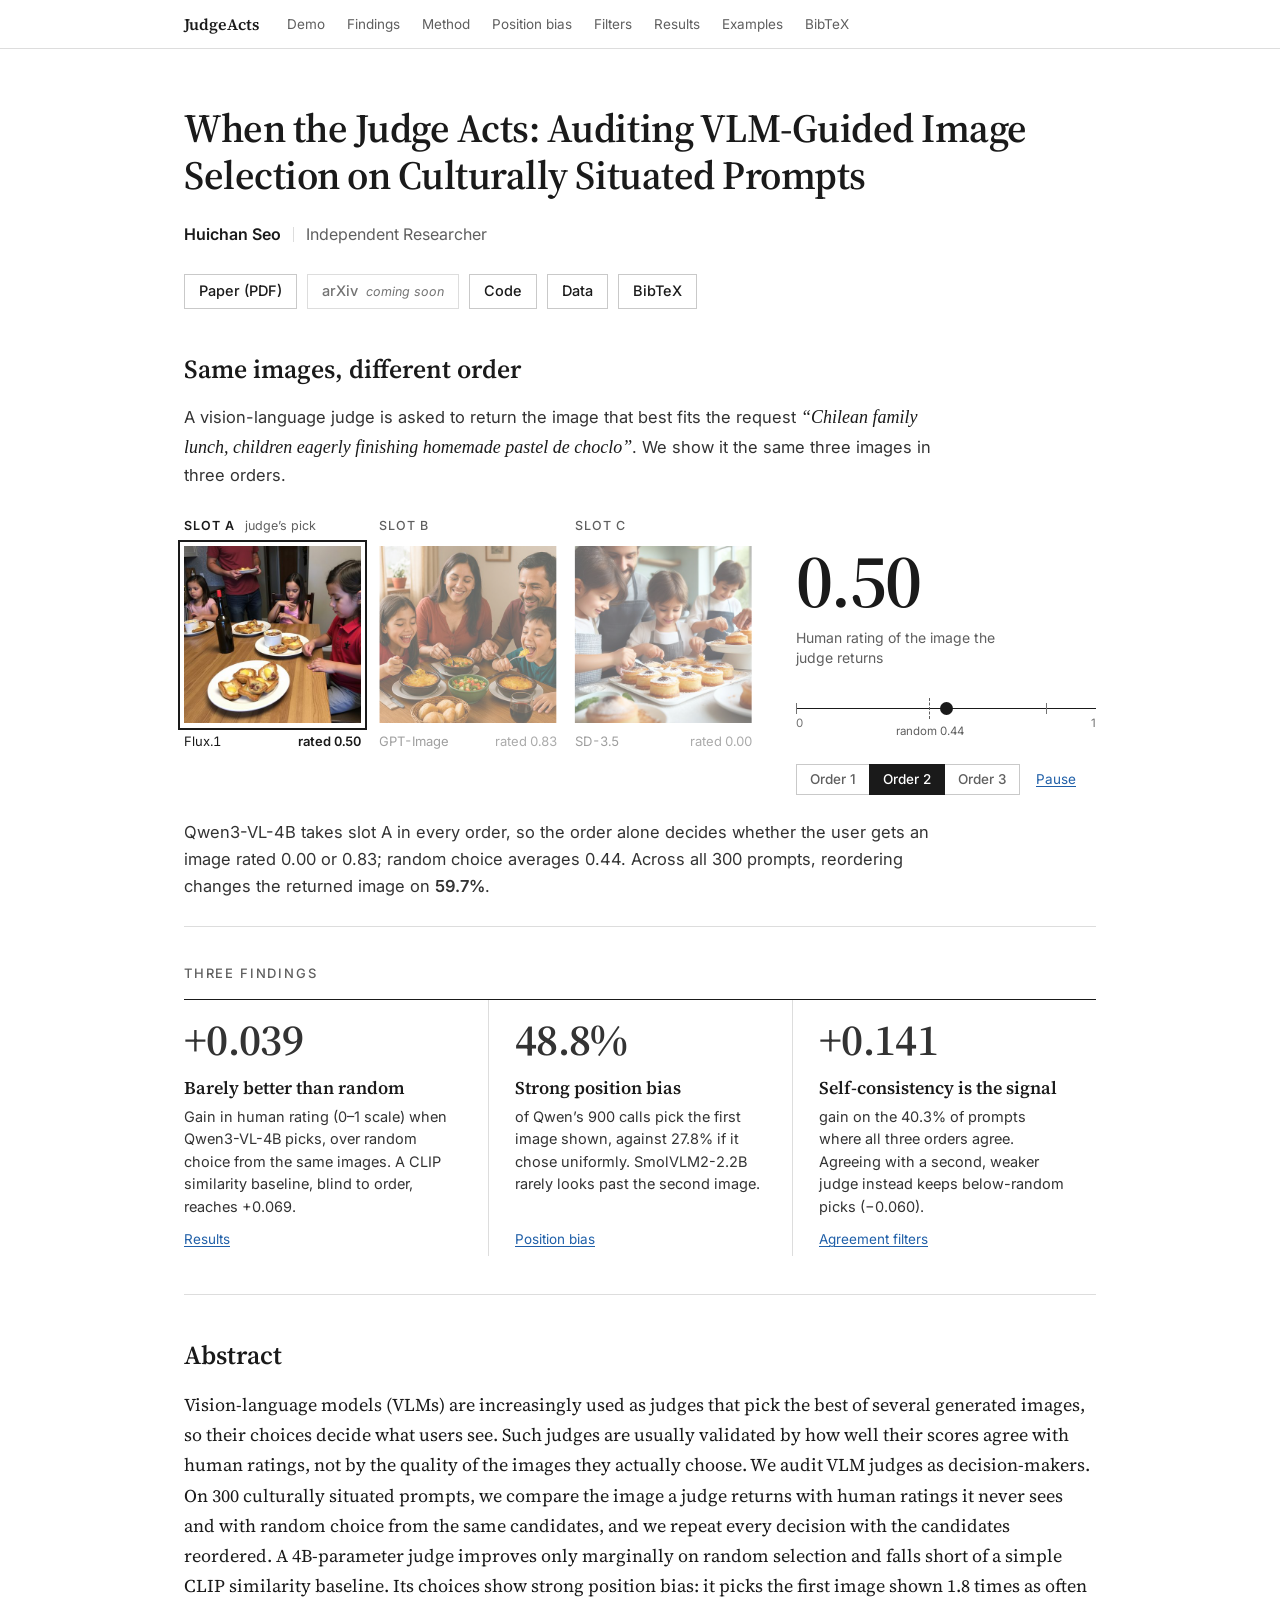
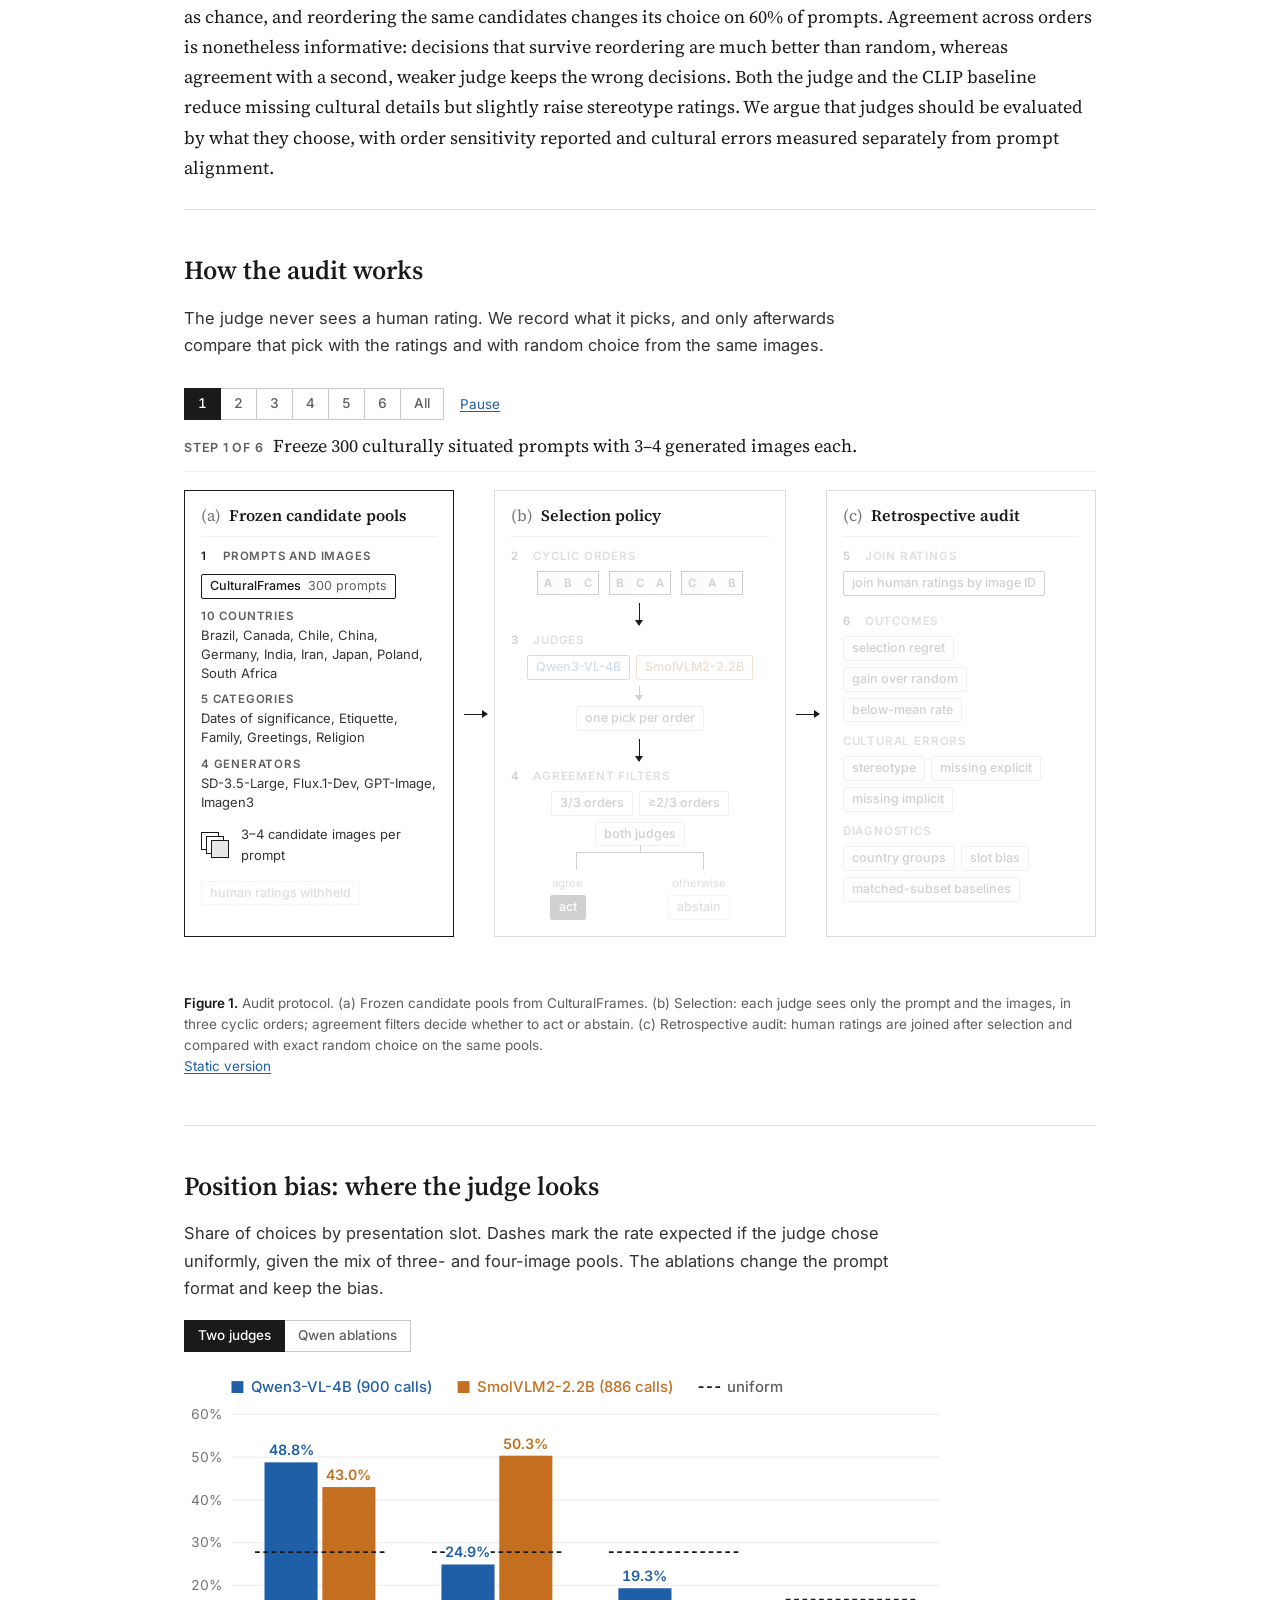
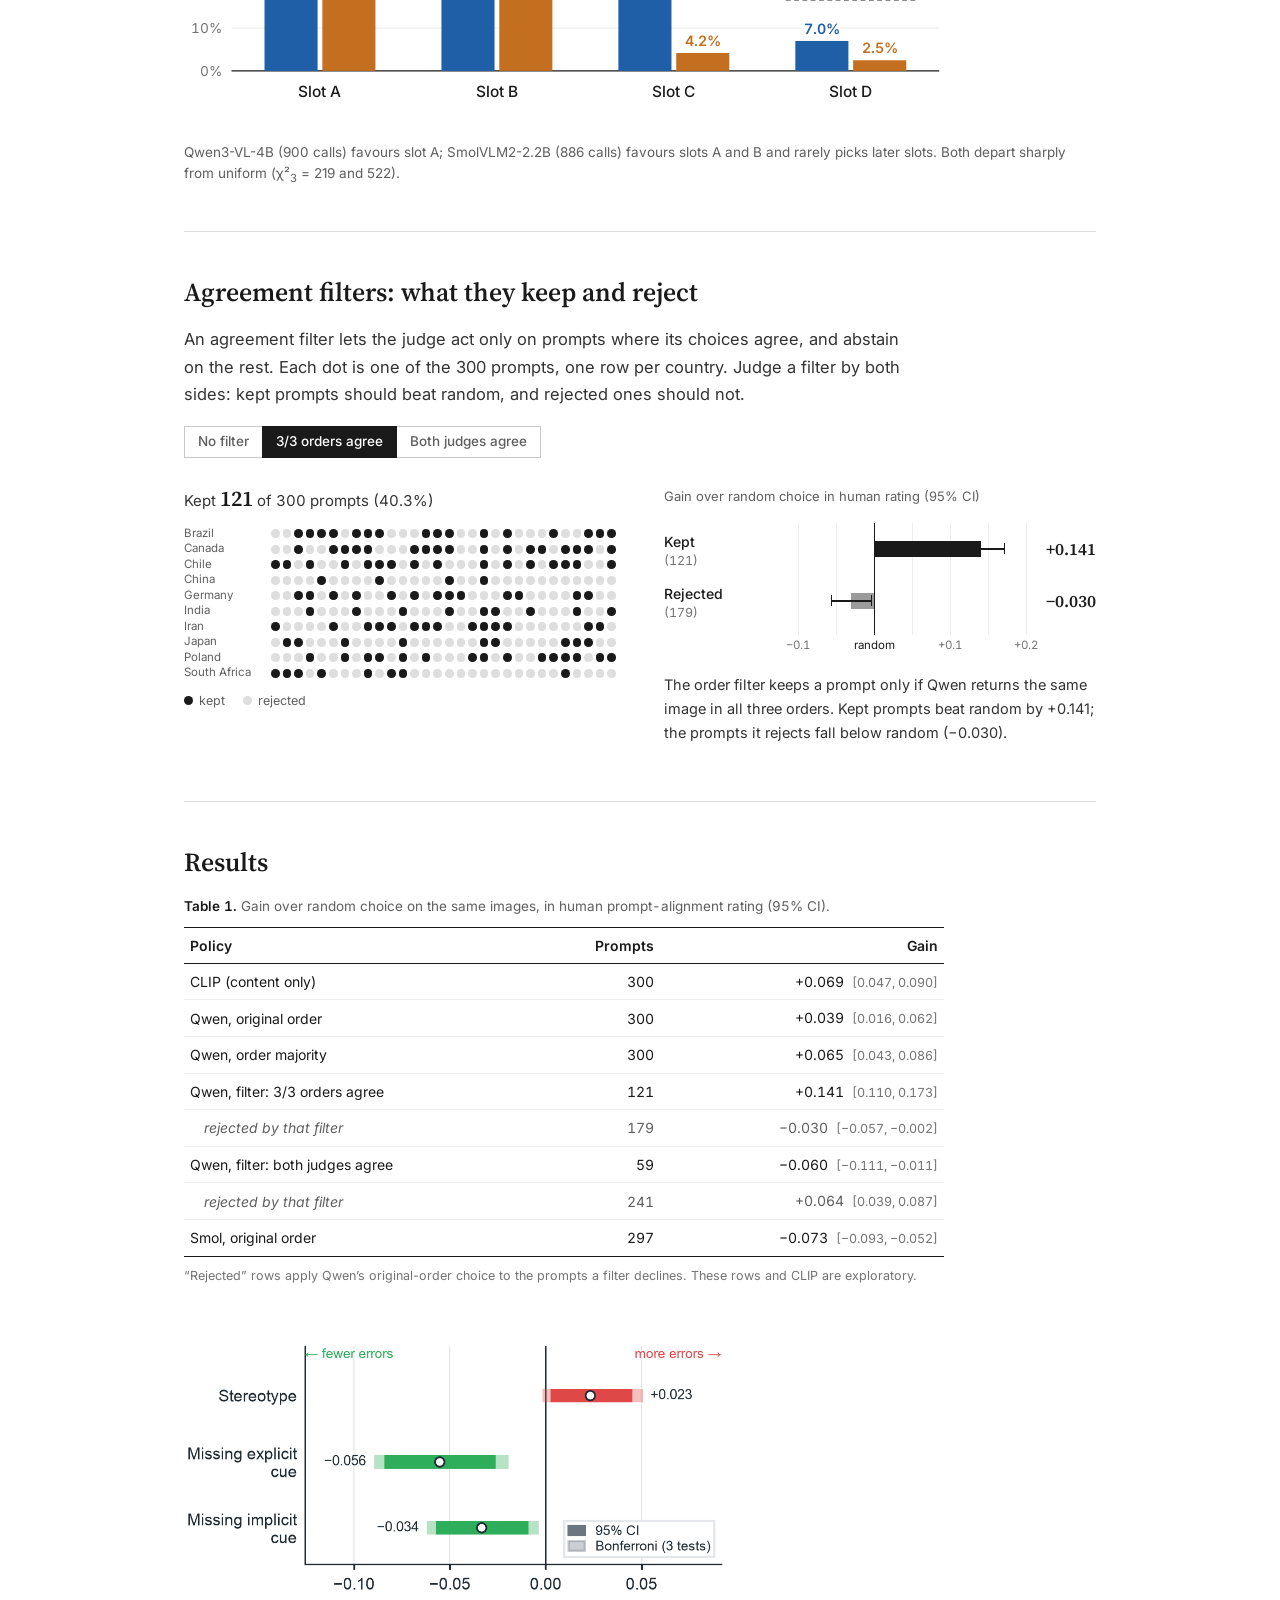
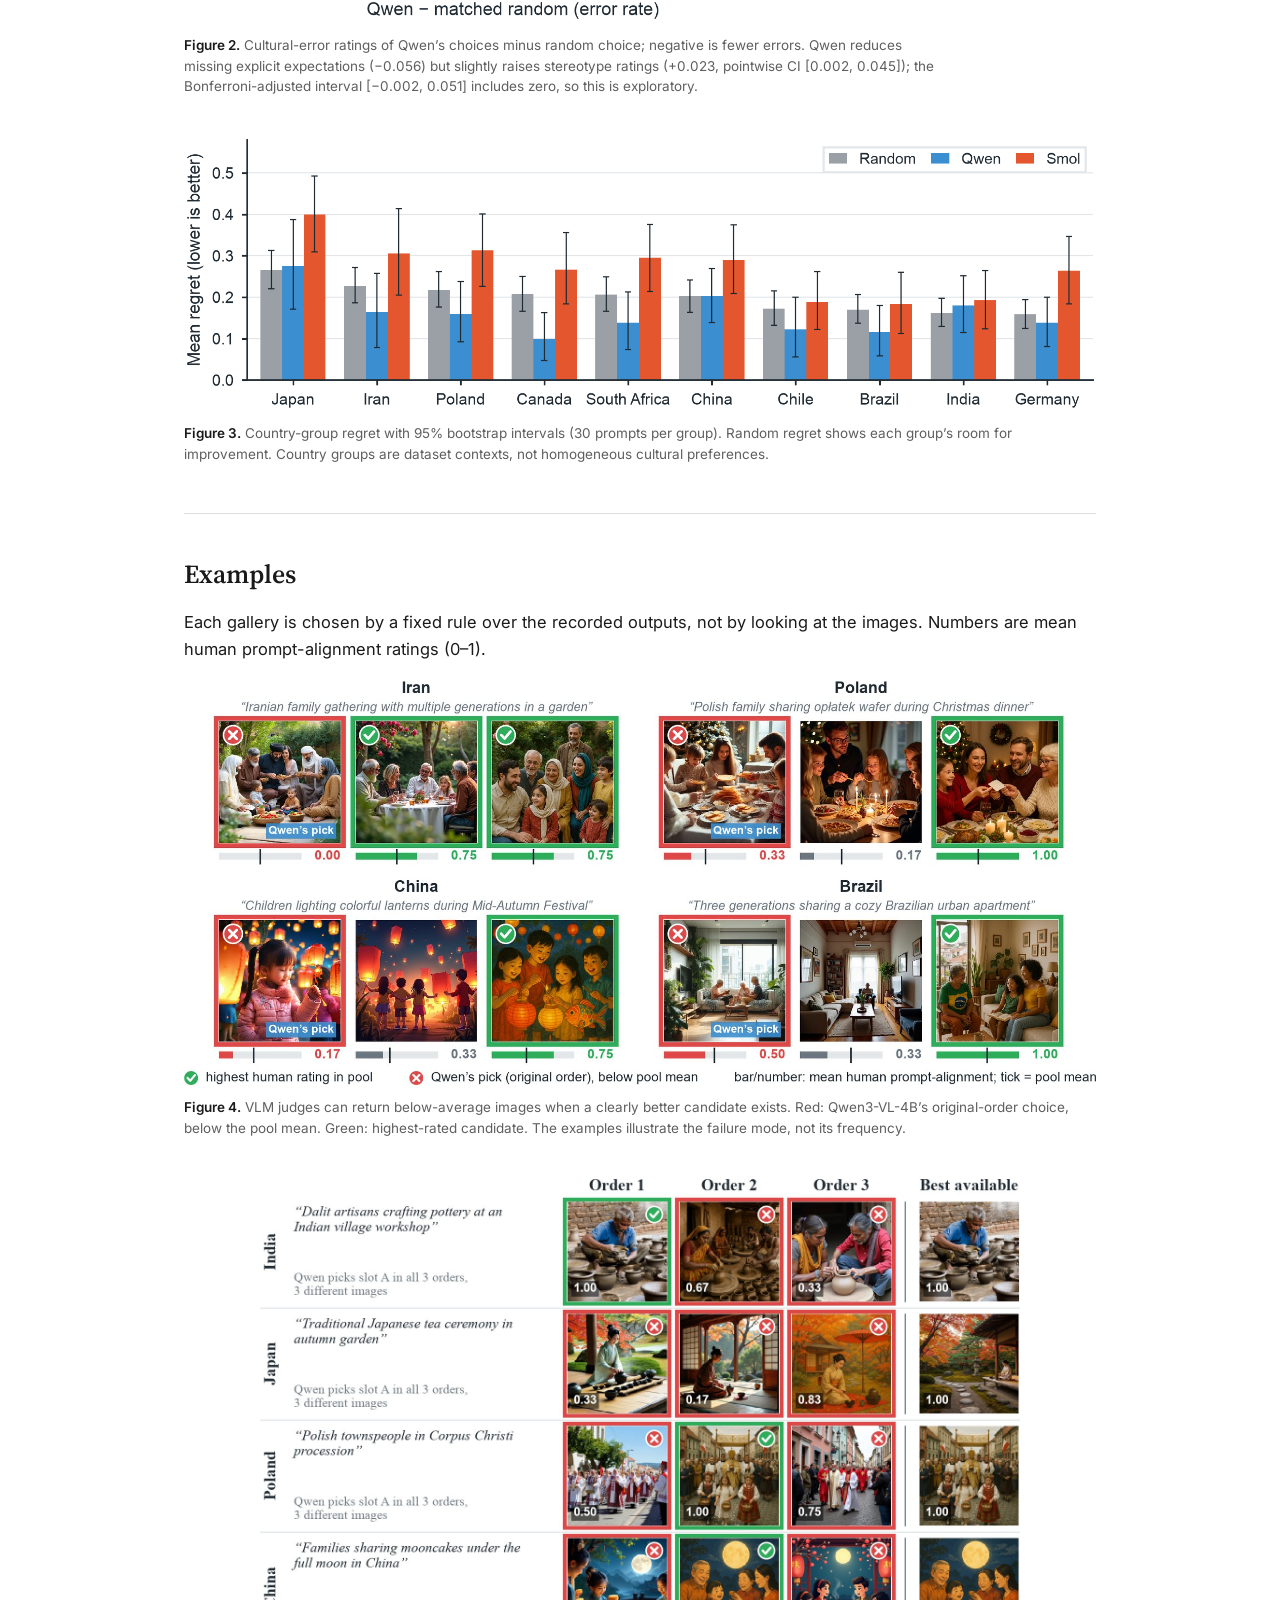
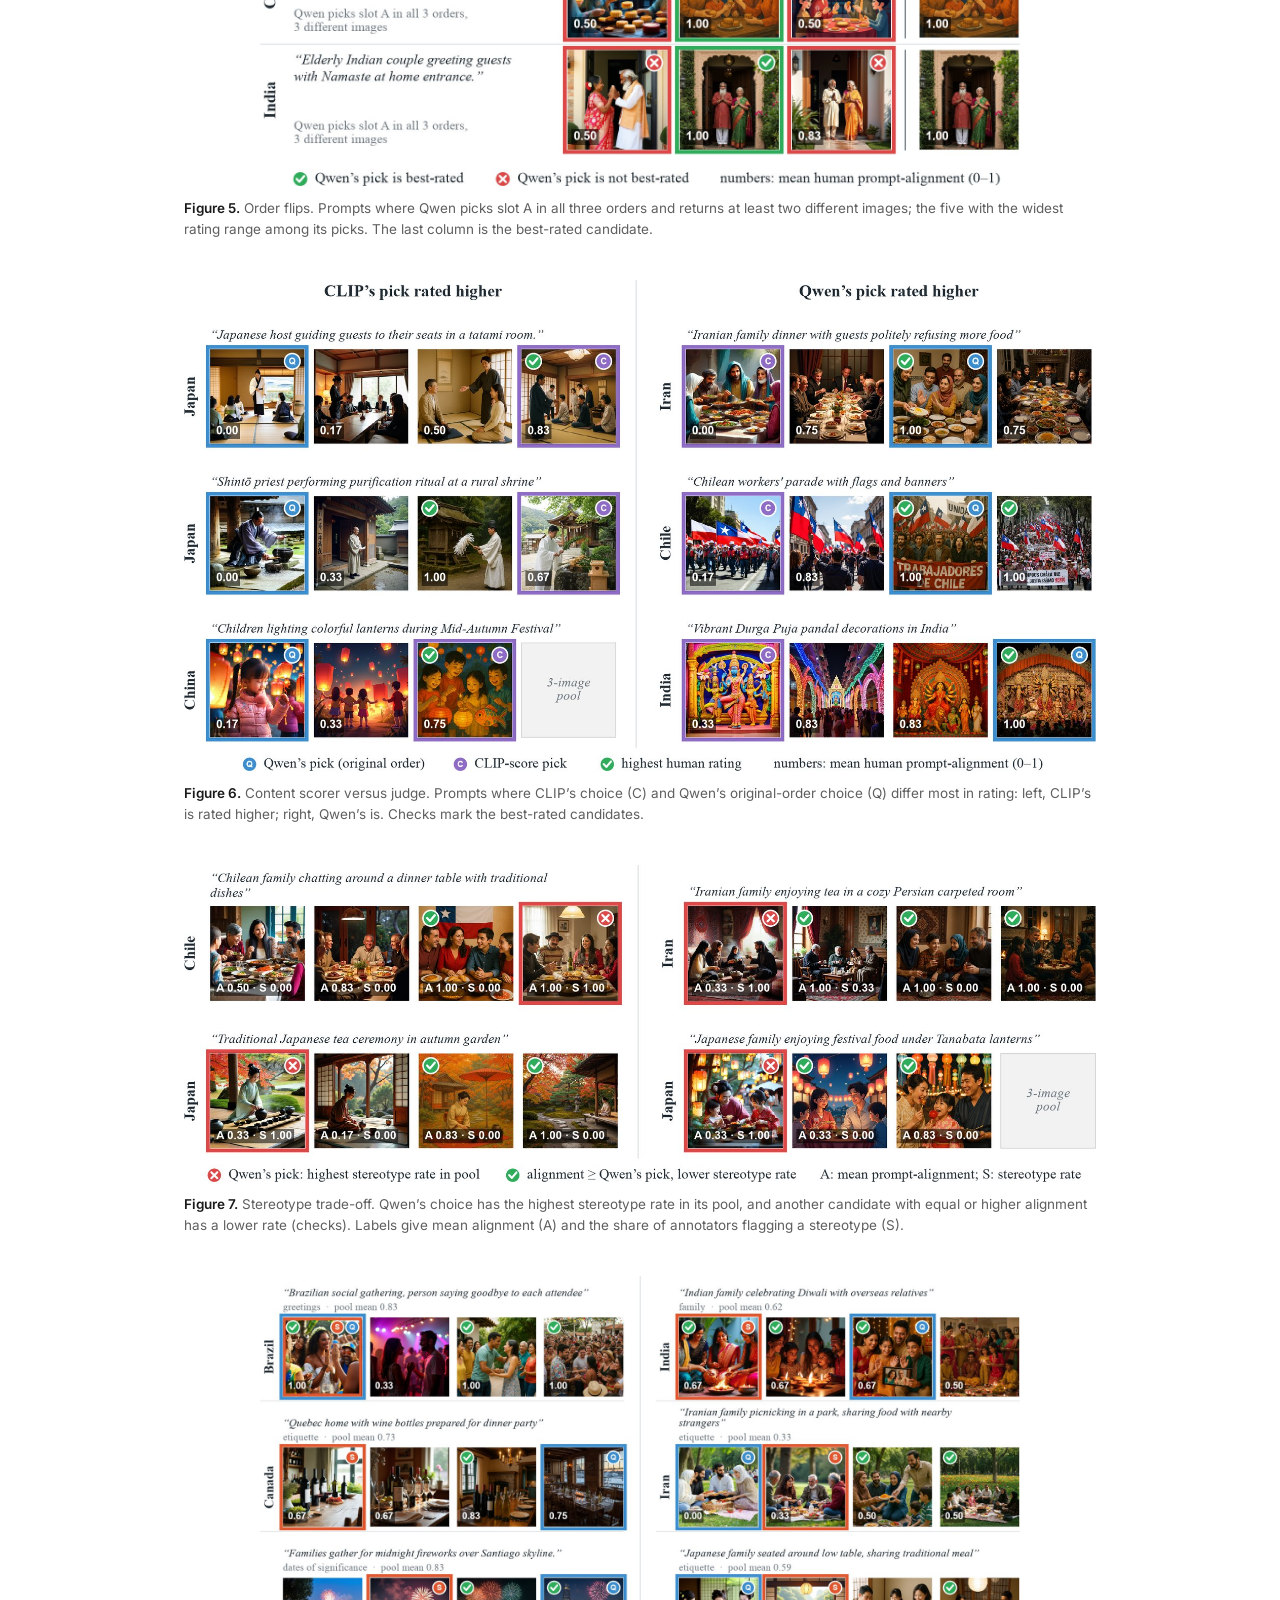
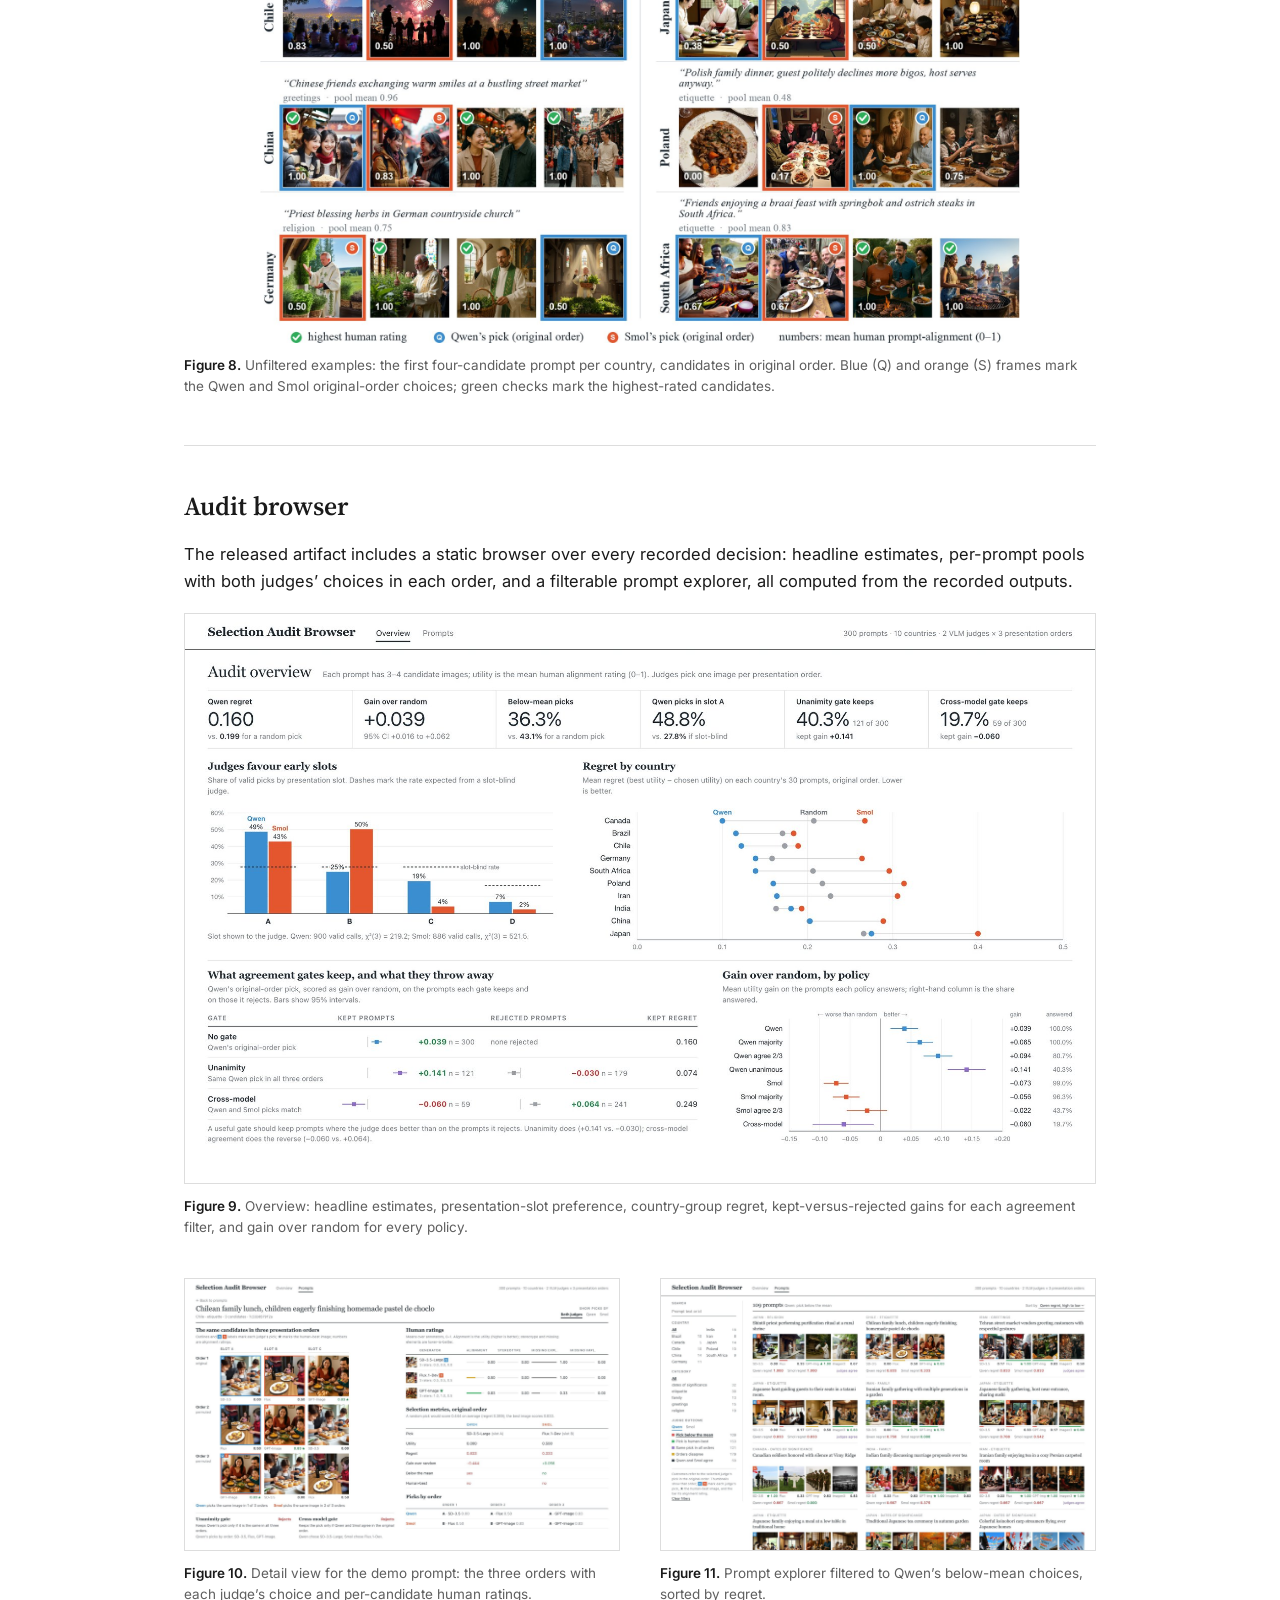
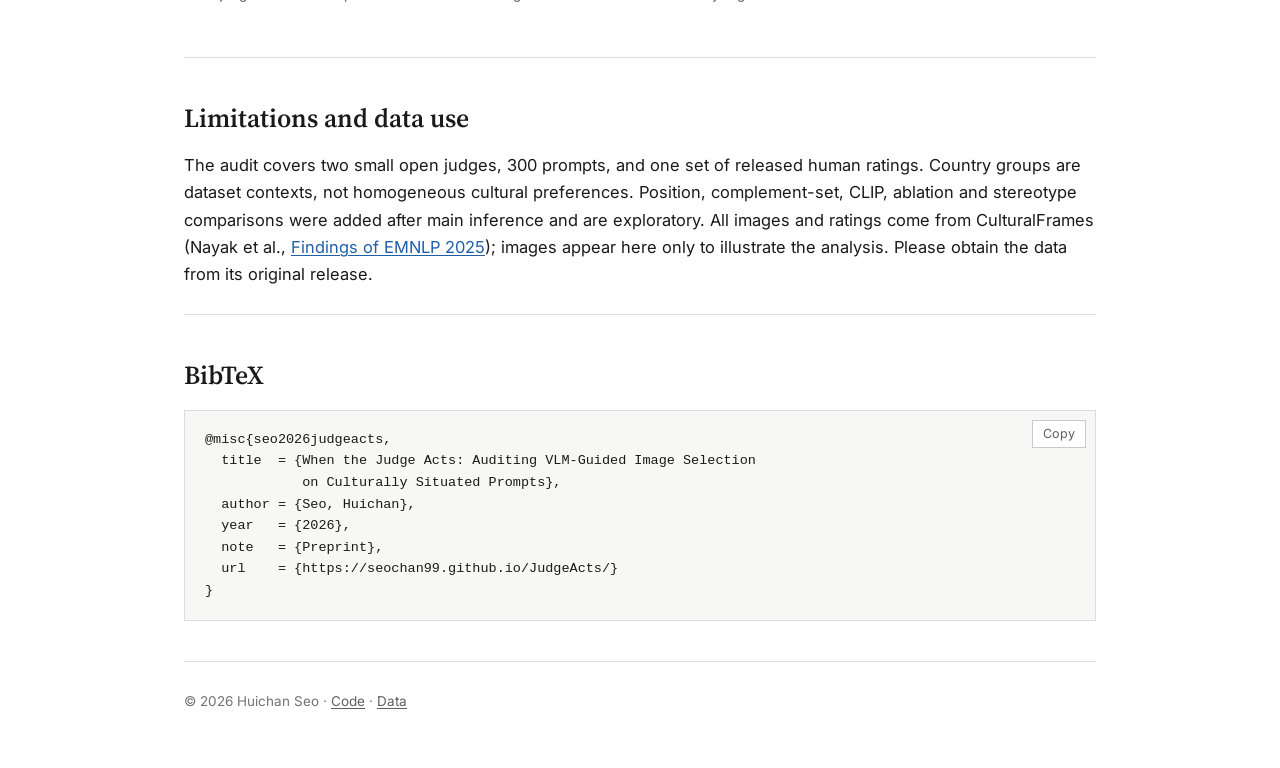
==== commit 58841b6f: "Final manuscript revisions, verified references, and page update" ====
--- a/docs/index.html
+++ b/docs/index.html
@@ -186,7 +186,7 @@
 <!-- ============ Abstract ============ -->
 <section id="abstract">
   <h2>Abstract</h2>
-  <p>Vision-language models (VLMs) are increasingly used as judges that pick the best of several generated images, so their choices decide what users see. Such judges are usually validated by how well their scores agree with human ratings, not by the quality of the images they actually choose. We audit VLM judges as decision-makers. On 300 culturally situated prompts, we compare the image a judge returns with human ratings it never sees and with random choice from the same candidates, and we repeat every decision with the candidates reordered. A 4B-parameter judge improves only marginally on random selection and falls short of a simple CLIP similarity baseline. Its choices show strong position bias: it picks the first image shown 1.8 times as often as chance, and reordering the same candidates changes its choice on 60% of prompts. Self-consistency is nonetheless informative: decisions that survive reordering are much better than random, whereas agreement with a second, weaker judge keeps the wrong decisions. Both the judge and the CLIP baseline reduce missing cultural details but slightly increase stereotyped content. We argue that judges should be evaluated by what they choose, with order sensitivity reported and cultural errors measured separately from prompt alignment.</p>
+  <p>Vision-language models (VLMs) are increasingly used as judges that pick the best of several generated images, so their choices decide what users see. Such judges are usually validated by how well their scores agree with human ratings, not by the quality of the images they actually choose. We audit VLM judges as decision-makers. On 300 culturally situated prompts, we compare the image a judge returns with human ratings it never sees and with random choice from the same candidates, and we repeat every decision with the candidates reordered. A 4B-parameter judge improves only marginally on random selection and falls short of a simple CLIP similarity baseline. Its choices show strong position bias: it picks the first image shown 1.8 times as often as chance, and reordering the same candidates changes its choice on 60% of prompts. Agreement across orders is nonetheless informative: decisions that survive reordering are much better than random, whereas agreement with a second, weaker judge keeps the wrong decisions. Both the judge and the CLIP baseline reduce missing cultural details but slightly raise stereotype ratings. We argue that judges should be evaluated by what they choose, with order sensitivity reported and cultural errors measured separately from prompt alignment.</p>
 </section>
 
 <!-- ============ Method ============ -->
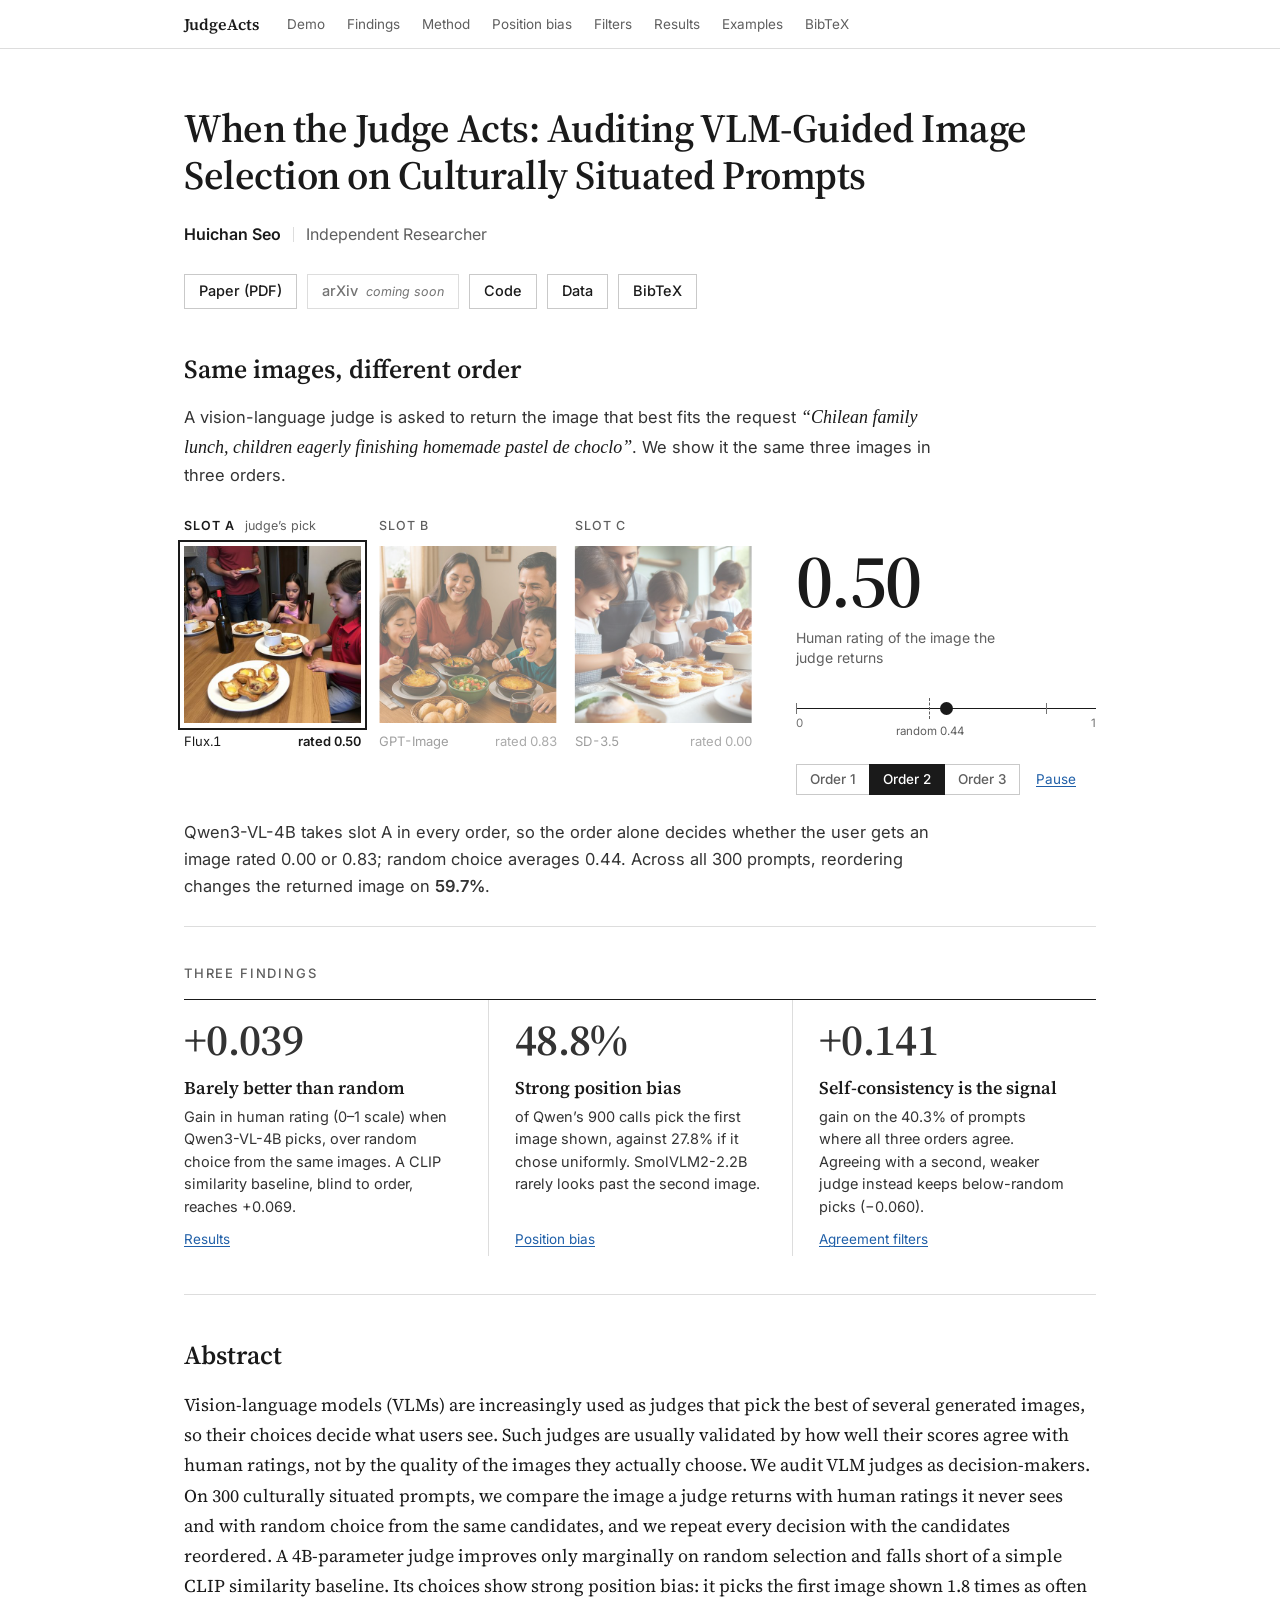
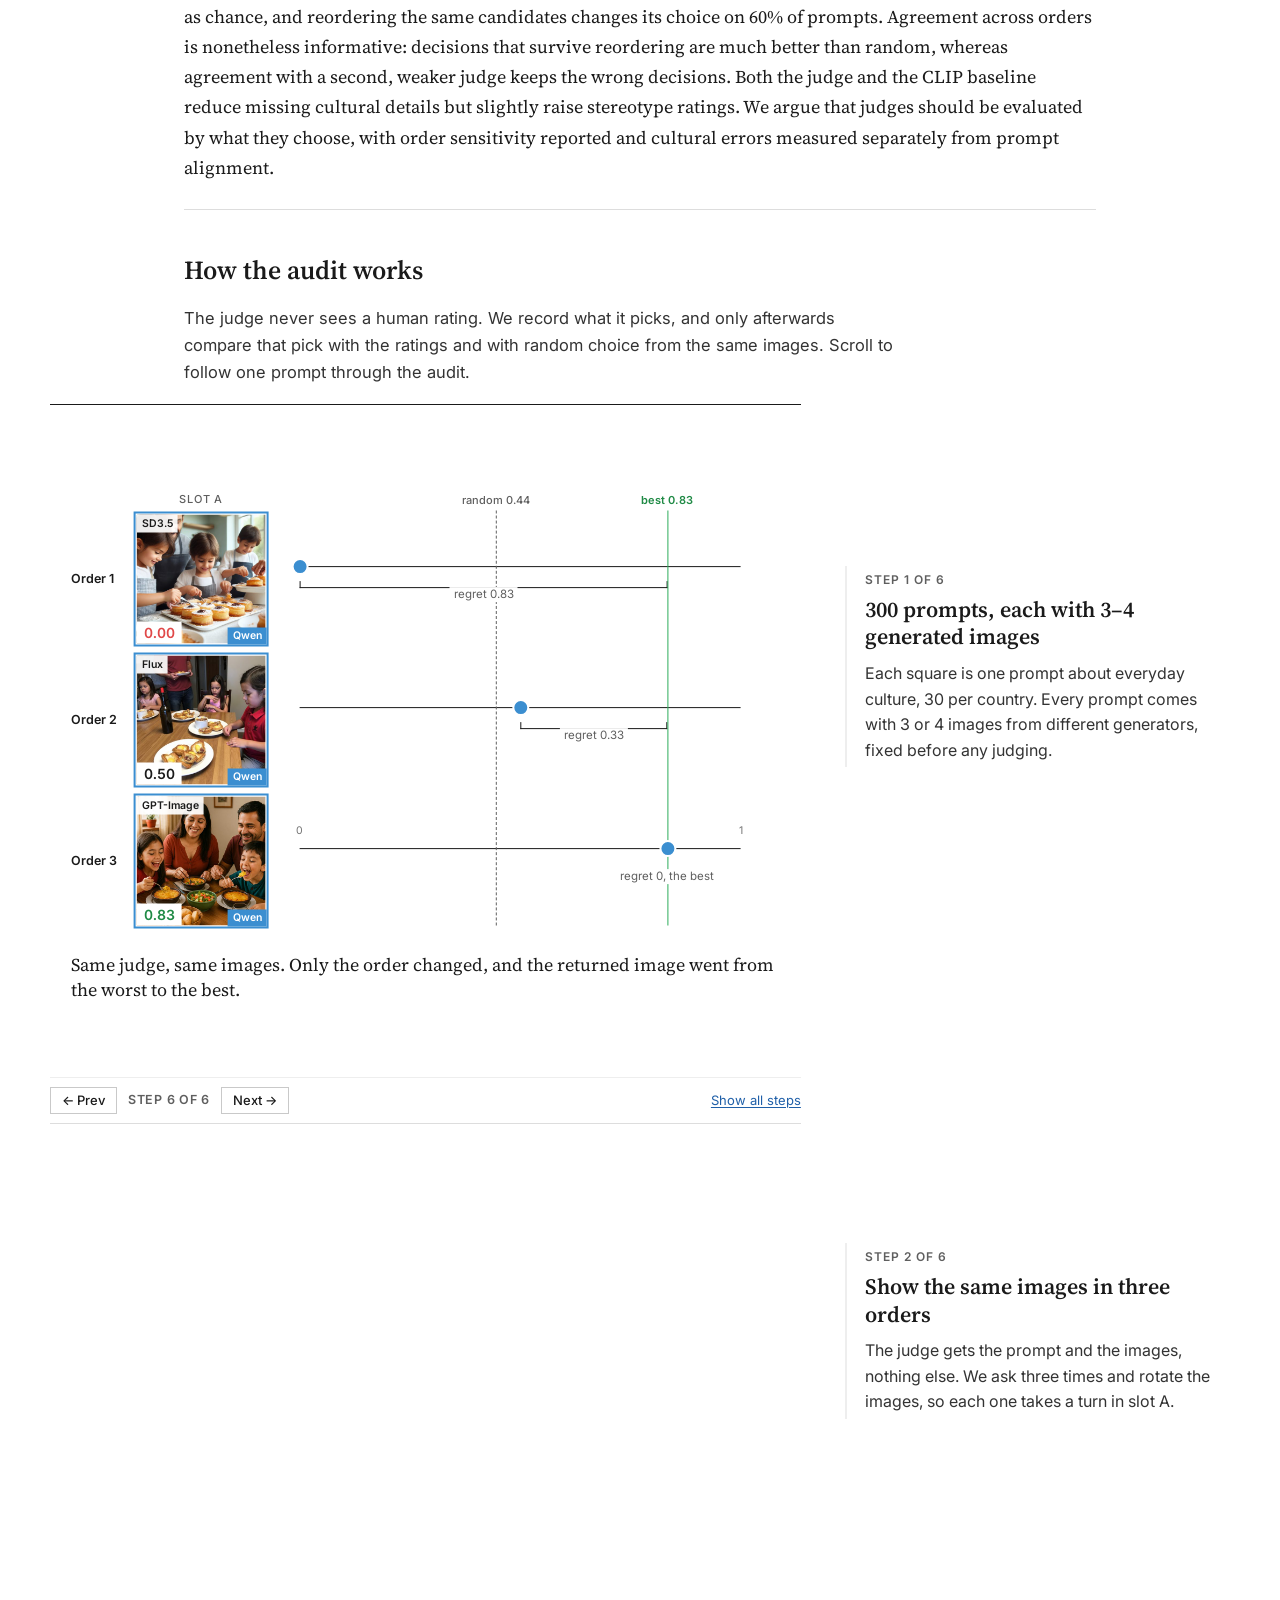
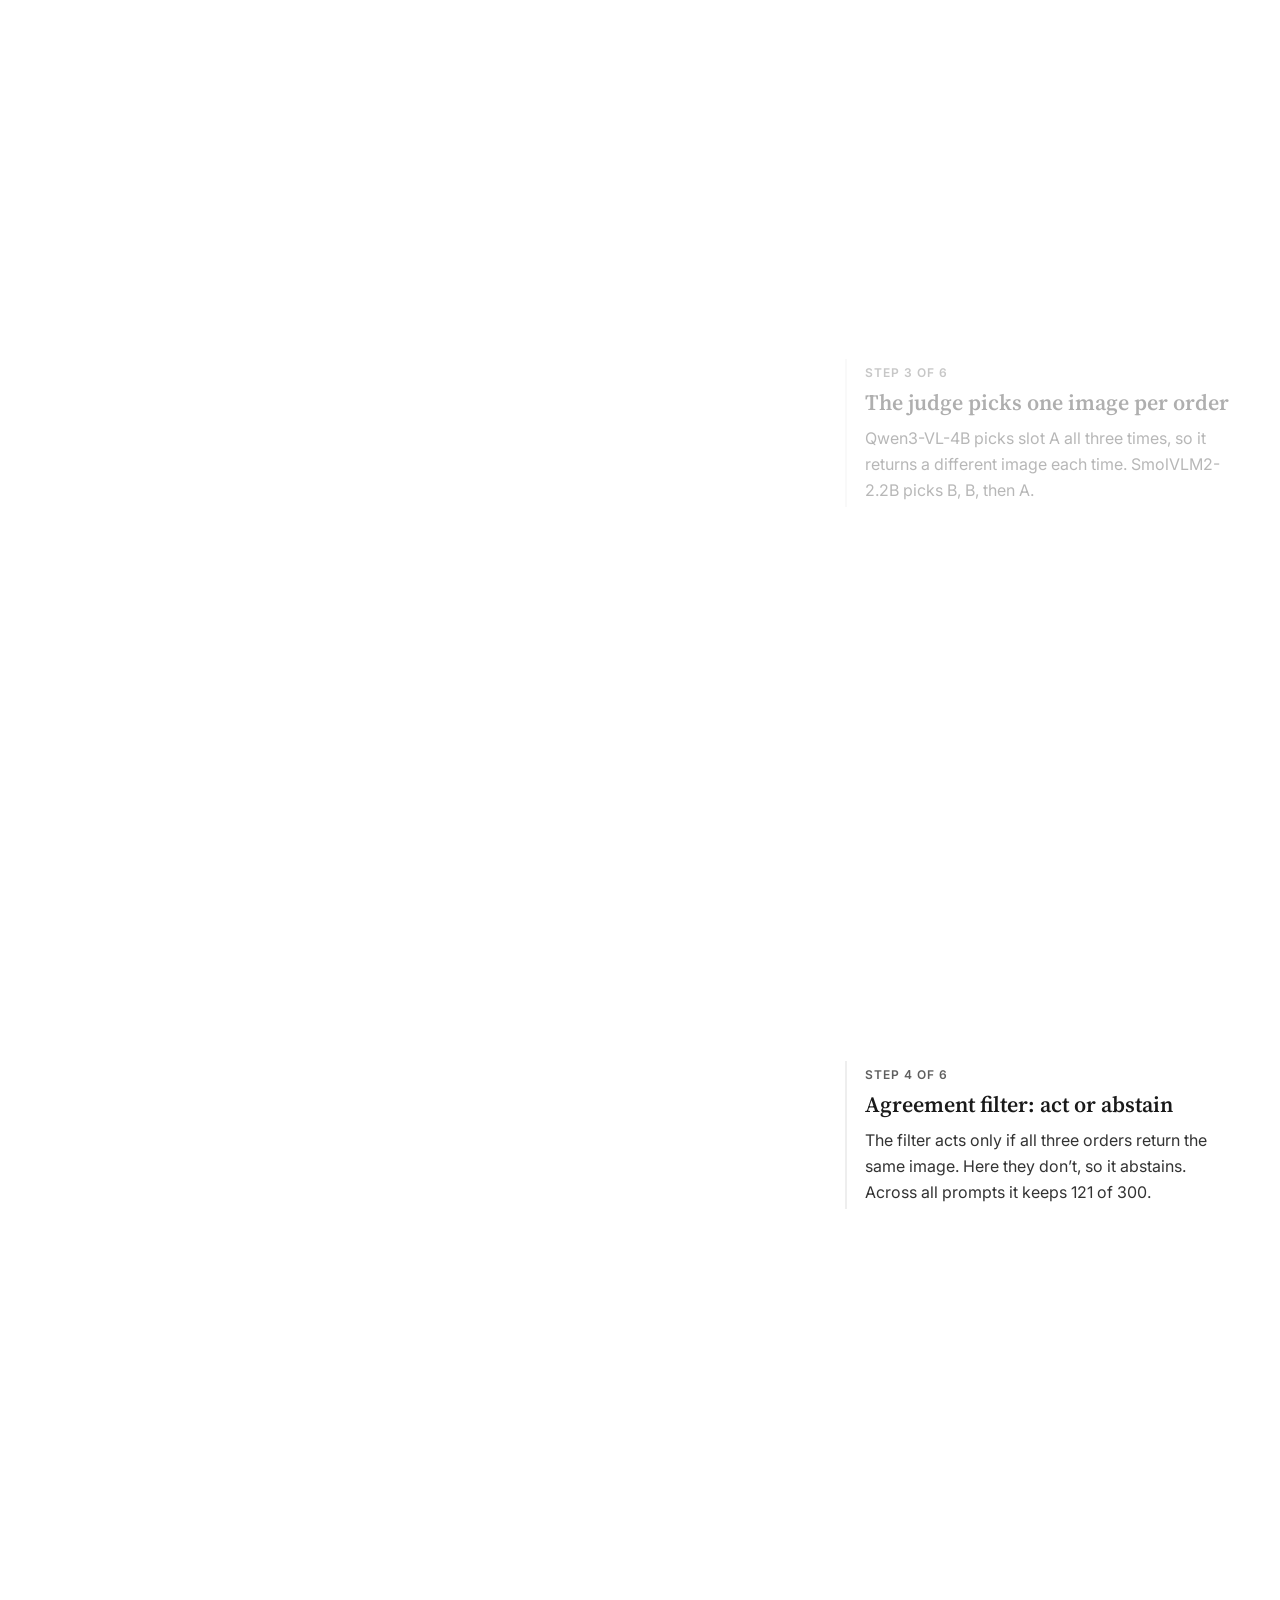
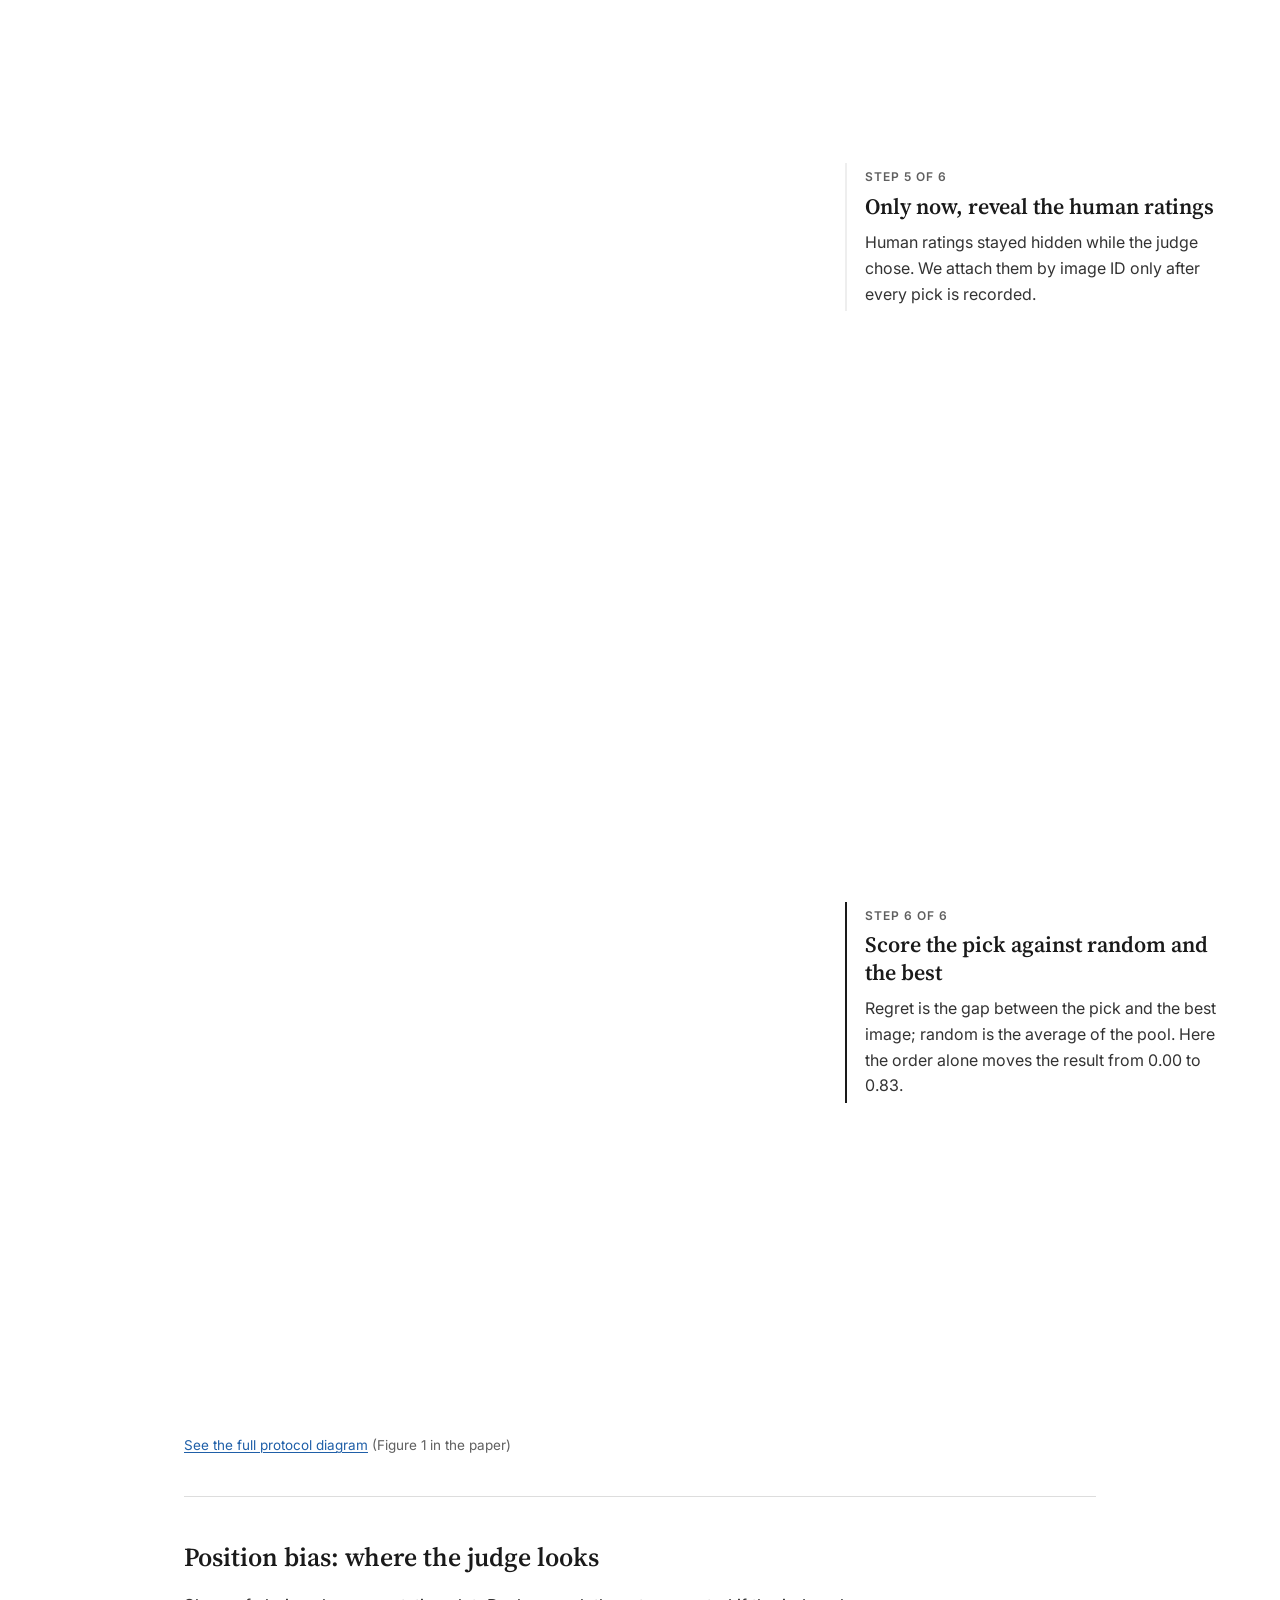
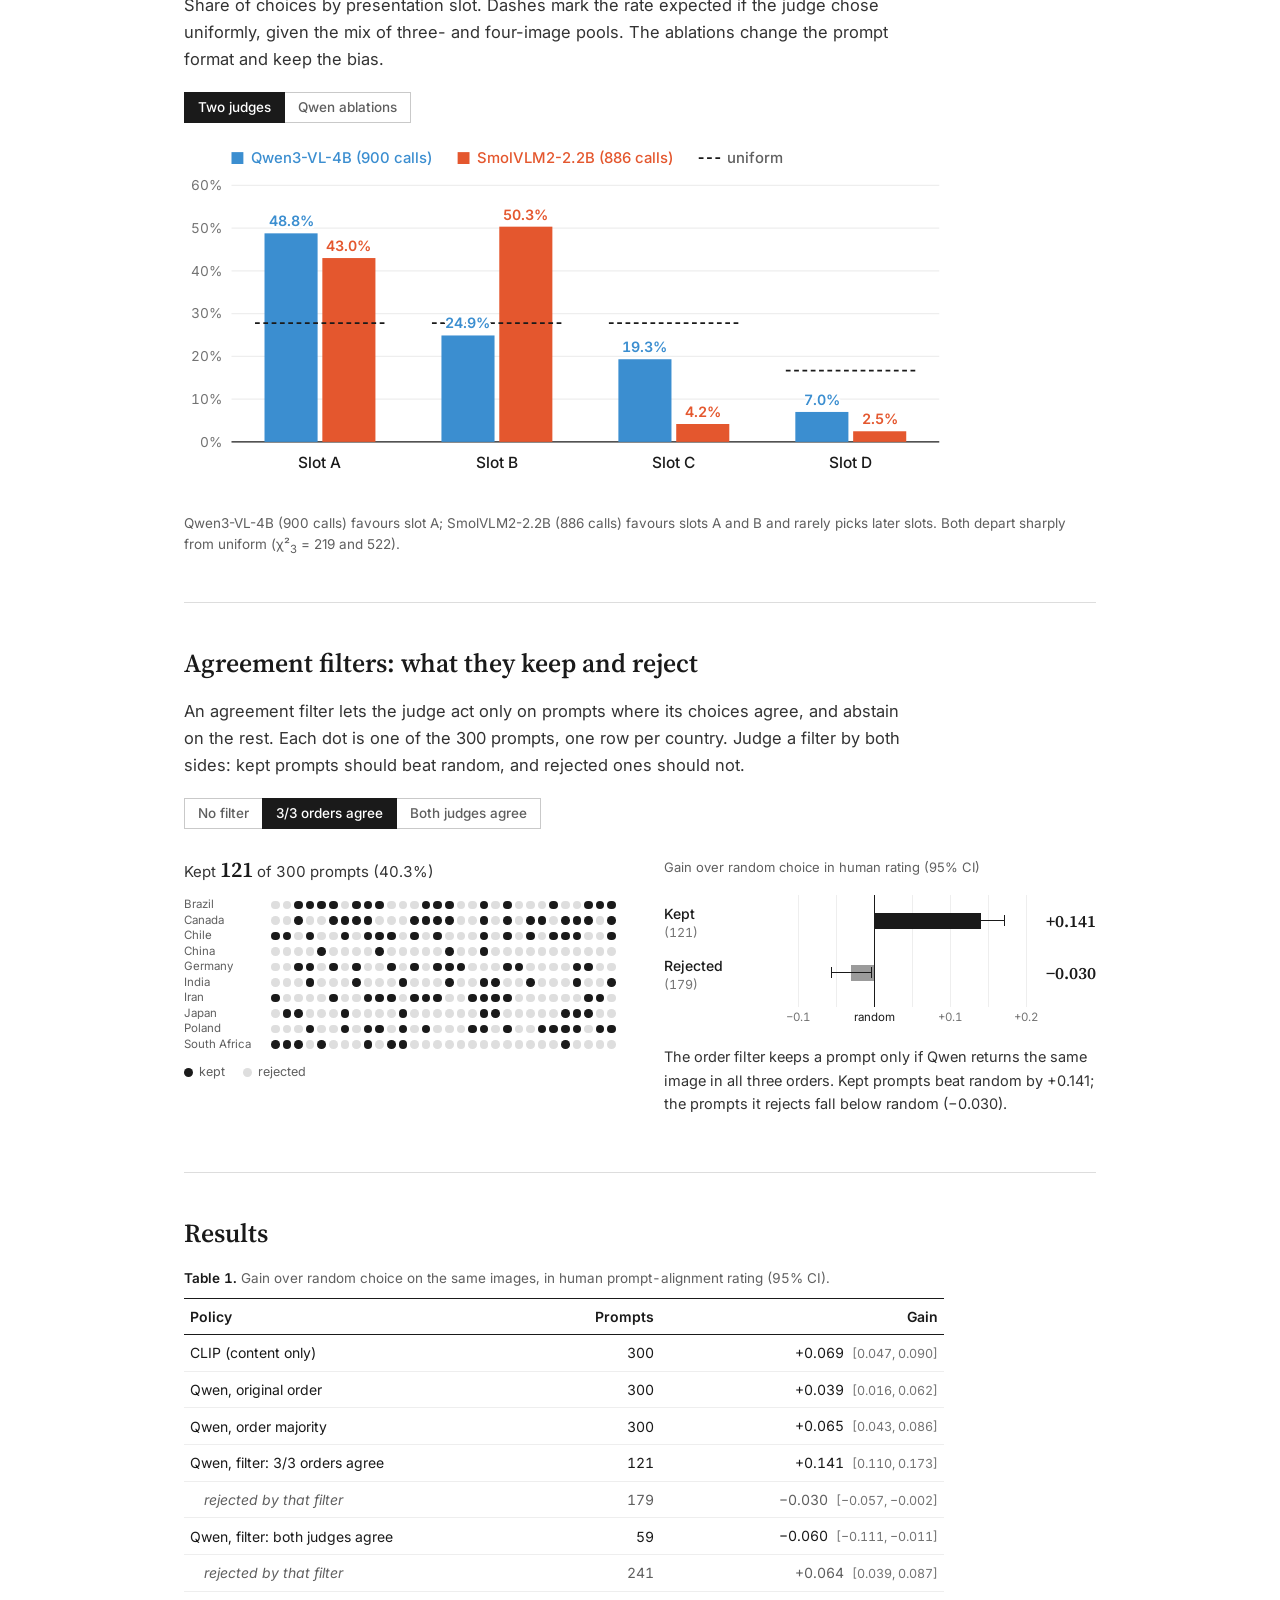
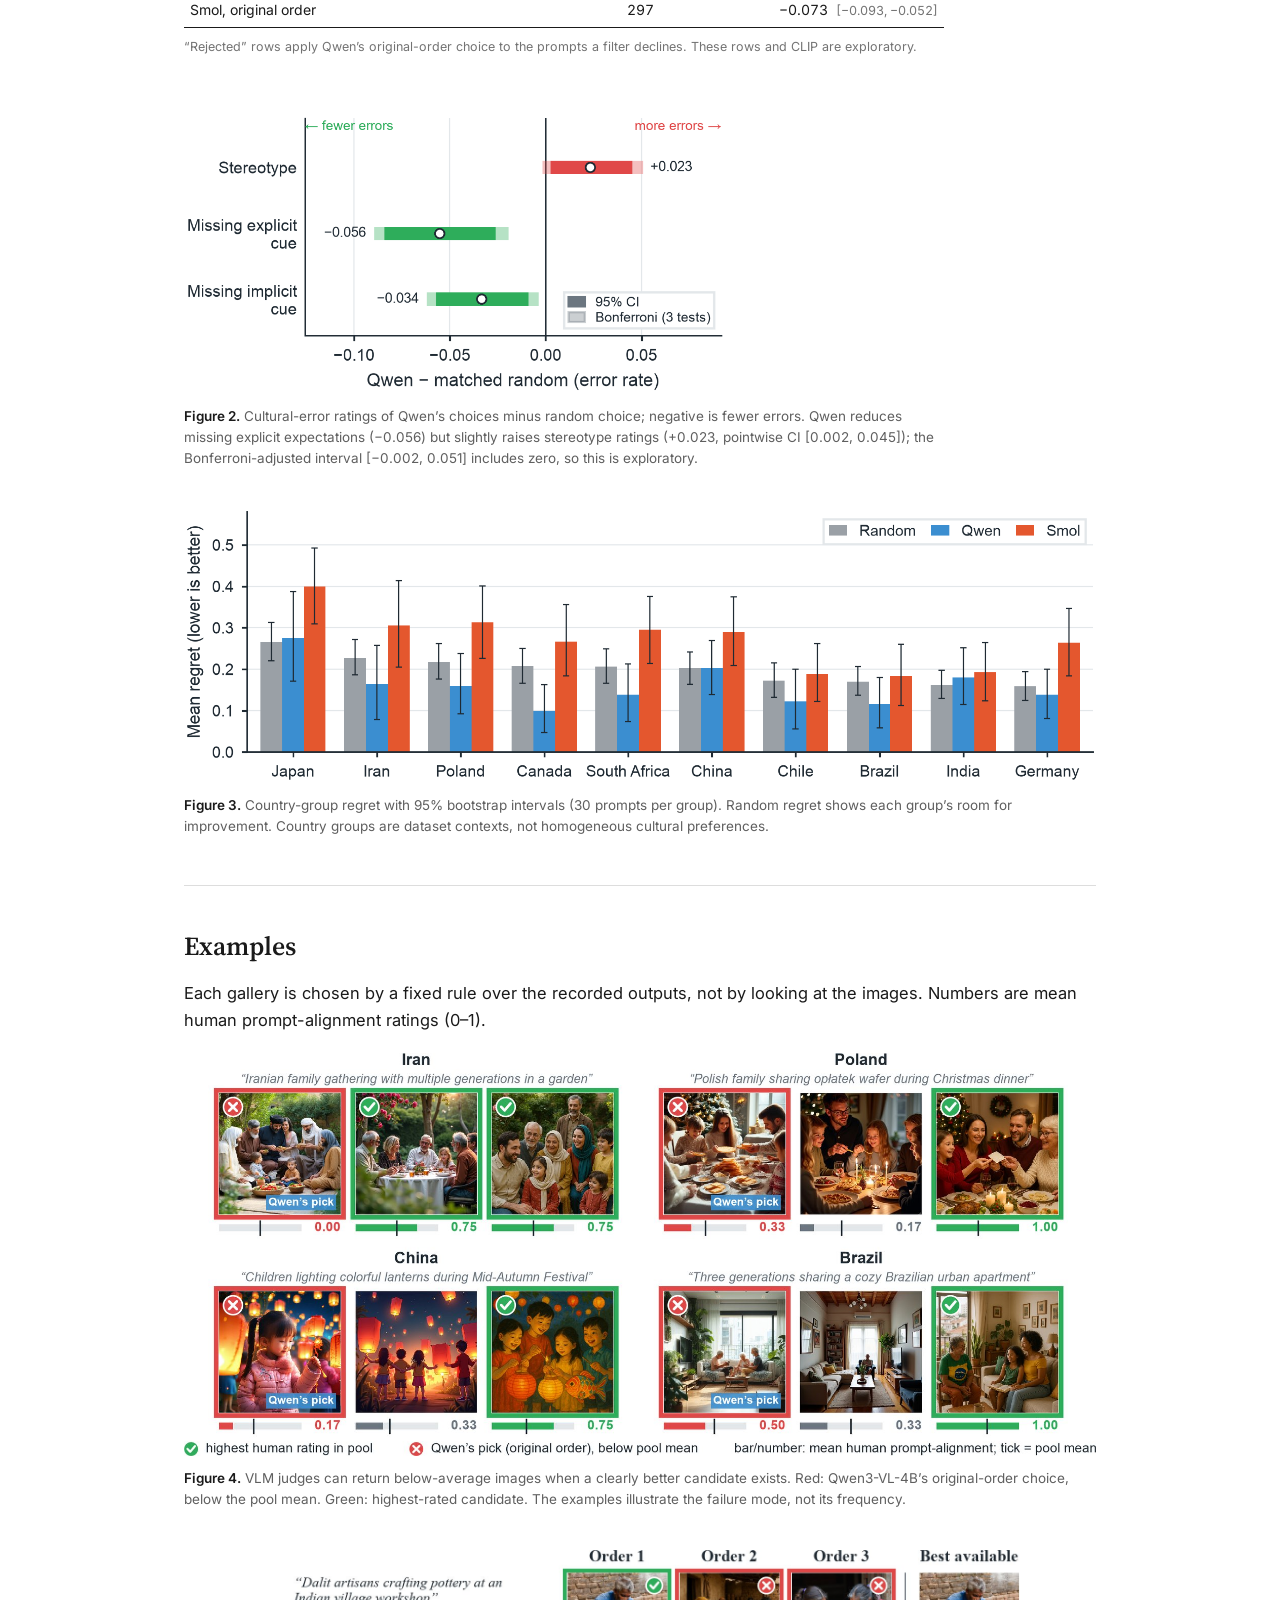
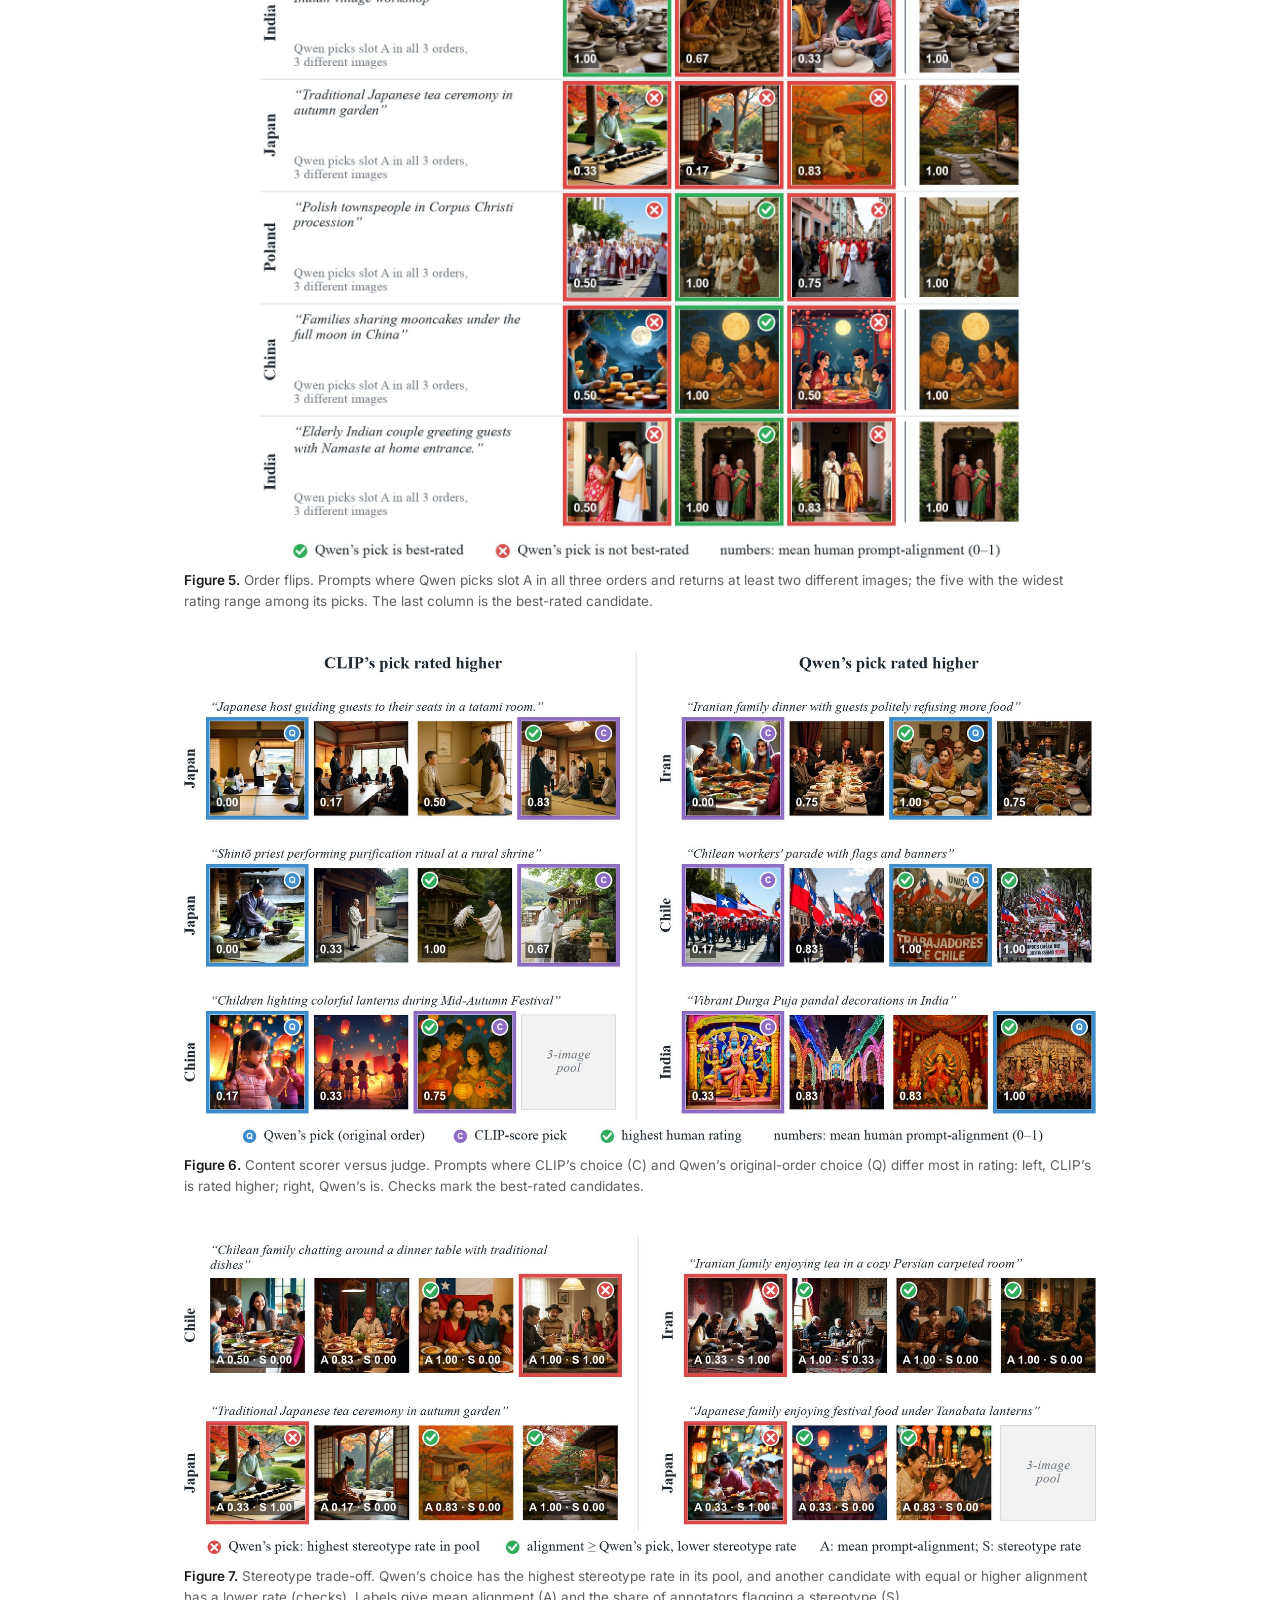
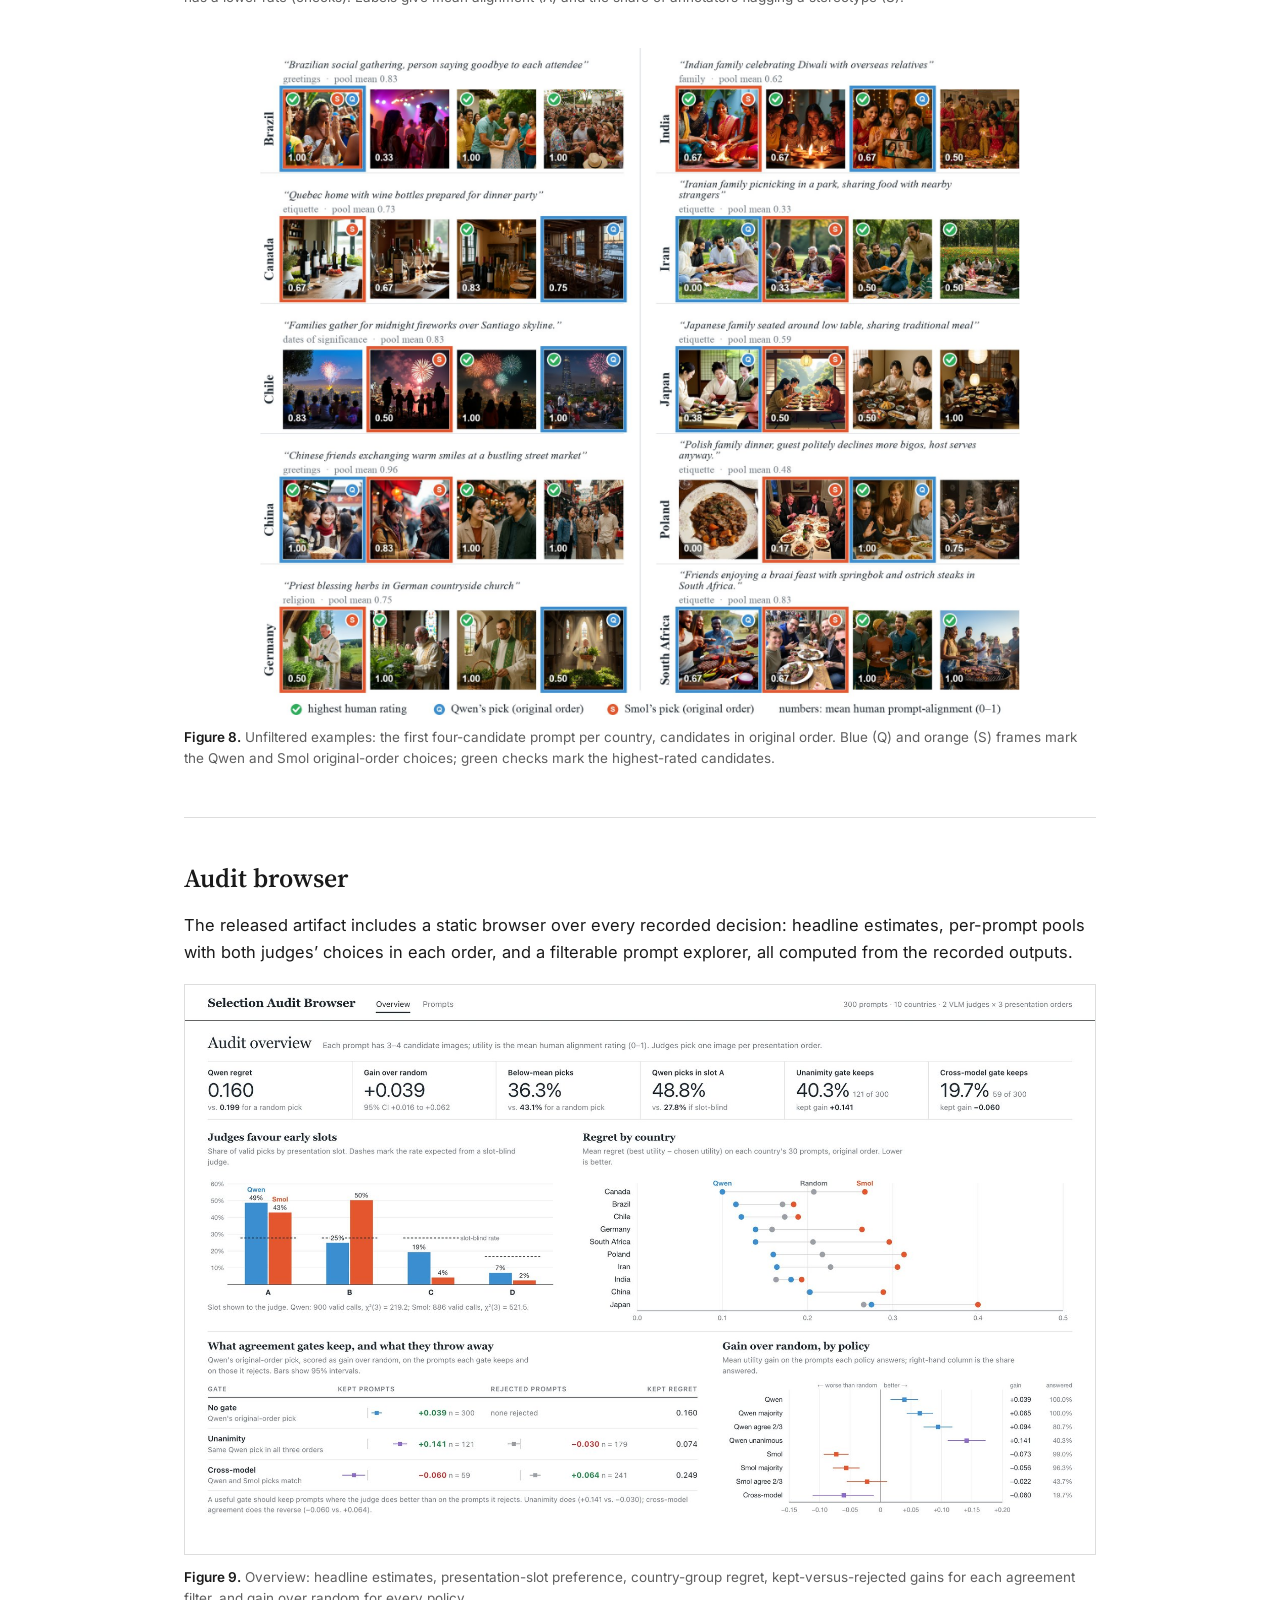
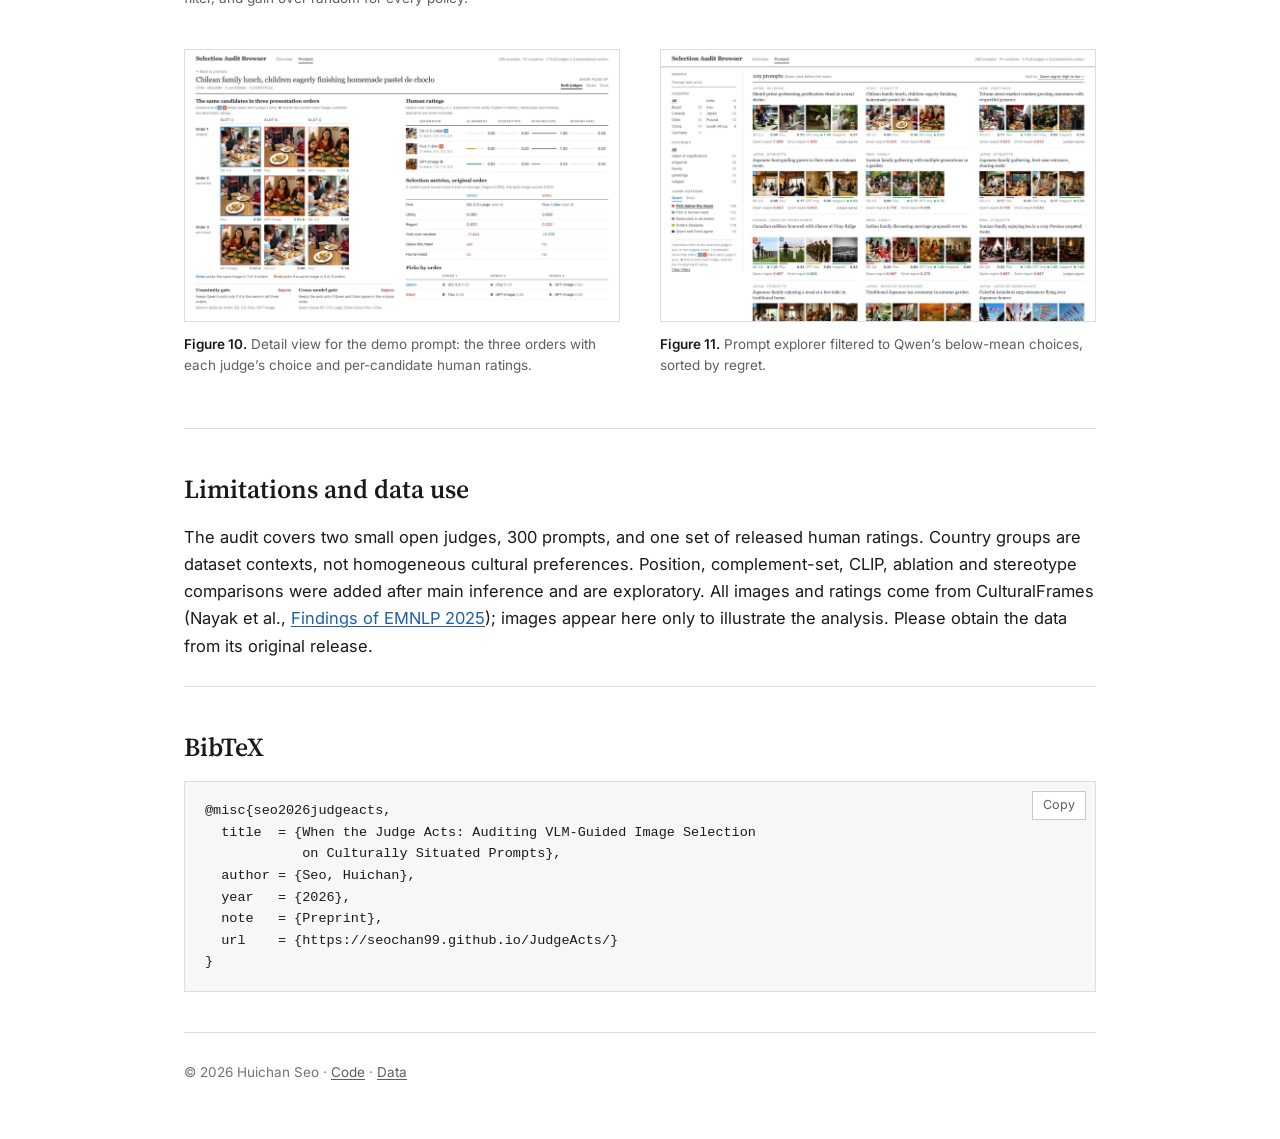
==== commit 9c531177: "Scrolling walkthrough of the audit method; unify judge colors" ====
--- a/docs/index.html
+++ b/docs/index.html
@@ -192,79 +192,51 @@
 <!-- ============ Method ============ -->
 <section id="method" aria-labelledby="method-h">
   <h2 id="method-h">How the audit works</h2>
-  <p class="sec-lead">The judge never sees a human rating. We record what it picks, and only afterwards compare that pick with the ratings and with random choice from the same images.</p>
-  <figure class="flow-fig" id="flow-fig">
-    <div class="flow-head">
-      <div class="flow-controls" role="group" aria-label="Protocol step">
-        <button type="button" class="seg" data-step="1" aria-pressed="false" aria-label="Step 1">1</button><button type="button" class="seg" data-step="2" aria-pressed="false" aria-label="Step 2">2</button><button type="button" class="seg" data-step="3" aria-pressed="false" aria-label="Step 3">3</button><button type="button" class="seg" data-step="4" aria-pressed="false" aria-label="Step 4">4</button><button type="button" class="seg" data-step="5" aria-pressed="false" aria-label="Step 5">5</button><button type="button" class="seg" data-step="6" aria-pressed="false" aria-label="Step 6">6</button><button type="button" class="seg is-on" data-step="all" aria-pressed="true">All</button>
-        <button type="button" class="play" id="flow-play" aria-pressed="false" hidden>Play</button>
-      </div>
-      <p class="flow-cap" id="flow-cap" aria-live="polite"><span class="flow-n" id="flow-n"></span><span id="flow-txt">Selection never sees the ratings; the audit never changes a selection.</span></p>
-    </div>
-    <div class="flow-wrap" id="flow-wrap">
-      <div class="flow" id="flow">
-        <div class="panel" data-panel="a">
-          <h3 class="panel-h"><span class="pl">(a)</span> Frozen candidate pools</h3>
-          <div class="part" data-s="1">
-            <h4><span class="sn">1</span>Prompts and images</h4>
-            <p class="node strong">CulturalFrames <span class="sub">300 prompts</span></p>
-            <div class="facet"><h4>10 countries</h4><p>Brazil, Canada, Chile, China, Germany, India, Iran, Japan, Poland, South Africa</p></div>
-            <div class="facet"><h4>5 categories</h4><p>Dates of significance, Etiquette, Family, Greetings, Religion</p></div>
-            <div class="facet"><h4>4 generators</h4><p>SD-3.5-Large, Flux.1-Dev, GPT-Image, Imagen3</p></div>
-            <div class="pool"><span class="stack" aria-hidden="true"><i></i><i></i><i></i></span><span>3&ndash;4 candidate images per prompt</span></div>
-          </div>
-          <div class="part" data-s="5">
-            <p class="node withheld" id="flow-withheld">human ratings withheld</p>
-          </div>
-        </div>
-        <div class="panel" data-panel="b">
-          <h3 class="panel-h"><span class="pl">(b)</span> Selection policy</h3>
-          <div class="part" data-s="2">
-            <h4><span class="sn">2</span>Cyclic orders</h4>
-            <div class="orders"><span class="ord"><span>A</span><span>B</span><span>C</span></span><span class="ord"><span>B</span><span>C</span><span>A</span></span><span class="ord"><span>C</span><span>A</span><span>B</span></span></div>
-          </div>
-          <div class="down" aria-hidden="true"></div>
-          <div class="part" data-s="3">
-            <h4><span class="sn">3</span>Judges</h4>
-            <div class="row"><span class="node q">Qwen3-VL-4B</span><span class="node s">SmolVLM2-2.2B</span></div>
-            <div class="down short" aria-hidden="true"></div>
-            <div class="row"><span class="node">one pick per order</span></div>
-          </div>
-          <div class="down" aria-hidden="true"></div>
-          <div class="part" data-s="4">
-            <h4><span class="sn">4</span>Agreement filters</h4>
-            <div class="row"><span class="node">3/3 orders</span><span class="node">&ge;2/3 orders</span><span class="node">both judges</span></div>
-            <div class="fork" aria-hidden="true"><span></span><span></span></div>
-            <div class="row split"><span class="outcome"><span class="fl">agree</span><span class="node act">act</span></span><span class="outcome"><span class="fl">otherwise</span><span class="node abstain">abstain</span></span></div>
-          </div>
-        </div>
-        <div class="panel" data-panel="c">
-          <h3 class="panel-h"><span class="pl">(c)</span> Retrospective audit</h3>
-          <div class="part" data-s="5">
-            <h4><span class="sn">5</span>Join ratings</h4>
-            <div class="row"><span class="node strong" id="flow-join">join human ratings by image ID</span></div>
-          </div>
-          <div class="part" data-s="6">
-            <h4><span class="sn">6</span>Outcomes</h4>
-            <div class="row"><span class="node">selection regret</span><span class="node">gain over random</span><span class="node">below-mean rate</span></div>
-            <h4>Cultural errors</h4>
-            <div class="row"><span class="node">stereotype</span><span class="node">missing explicit</span><span class="node">missing implicit</span></div>
-            <h4>Diagnostics</h4>
-            <div class="row"><span class="node">country groups</span><span class="node">slot bias</span><span class="node">matched-subset baselines</span></div>
-          </div>
-        </div>
-      </div>
-      <svg class="flow-line part" data-s="5" id="flow-line" aria-hidden="true" focusable="false">
-        <defs>
-          <marker id="fl-arrow" viewBox="0 0 8 8" refX="7" refY="4" markerWidth="8" markerHeight="8" markerUnits="userSpaceOnUse" orient="auto"><path d="M0,0 L8,4 L0,8 z"/></marker>
-          <mask id="fl-mask" maskUnits="userSpaceOnUse" x="0" y="0" width="4000" height="4000"><path class="fl-m" d="" fill="none" stroke="#fff" stroke-width="14"/></mask>
-        </defs>
-        <g mask="url(#fl-mask)"><path class="fl-p" d="" marker-end="url(#fl-arrow)"/></g>
-        <text class="fl-t" text-anchor="middle">ratings withheld from the judge, joined only in the audit</text>
-      </svg>
-    </div>
-    <figcaption><b>Figure 1.</b> Audit protocol. (a) Frozen candidate pools from CulturalFrames. (b) Selection: each judge sees only the prompt and the images, in three cyclic orders; agreement filters decide whether to act or abstain. (c) Retrospective audit: human ratings are joined after selection and compared with exact random choice on the same pools. <a href="static/images/framework.png">Static version</a></figcaption>
-  </figure>
+  <p class="sec-lead">The judge never sees a human rating. We record what it picks, and only afterwards compare that pick with the ratings and with random choice from the same images. Scroll to follow one prompt through the audit.</p>
+  <div class="scrolly" id="scrolly">
+    <div class="st-sticky">
+      <div class="st-stage" id="st-stage" aria-hidden="true"></div>
+      <div class="st-bar" role="group" aria-label="Audit walkthrough">
+        <button type="button" class="st-btn" data-dir="-1" aria-label="Previous step"><span aria-hidden="true">&larr;</span> Prev</button>
+        <span class="st-count" id="st-count" aria-live="polite">Step 1 of 6</span>
+        <button type="button" class="st-btn" data-dir="1" aria-label="Next step">Next <span aria-hidden="true">&rarr;</span></button>
+        <button type="button" class="st-all" id="st-all" aria-pressed="false">Show all steps</button>
+      </div>
+    </div>
+    <ol class="st-steps">
+      <li class="st-step" data-step="1"><div class="st-card">
+        <p class="st-k">Step 1 of 6</p>
+        <h3>300 prompts, each with 3&ndash;4 generated images</h3>
+        <p>Each square is one prompt about everyday culture, 30 per country. Every prompt comes with 3 or 4 images from different generators, fixed before any judging.</p>
+      </div></li>
+      <li class="st-step" data-step="2"><div class="st-card">
+        <p class="st-k">Step 2 of 6</p>
+        <h3>Show the same images in three orders</h3>
+        <p>The judge gets the prompt and the images, nothing else. We ask three times and rotate the images, so each one takes a turn in slot A.</p>
+      </div></li>
+      <li class="st-step" data-step="3"><div class="st-card">
+        <p class="st-k">Step 3 of 6</p>
+        <h3>The judge picks one image per order</h3>
+        <p>Qwen3-VL-4B picks slot A all three times, so it returns a different image each time. SmolVLM2-2.2B picks B, B, then A.</p>
+      </div></li>
+      <li class="st-step" data-step="4"><div class="st-card">
+        <p class="st-k">Step 4 of 6</p>
+        <h3>Agreement filter: act or abstain</h3>
+        <p>The filter acts only if all three orders return the same image. Here they don&rsquo;t, so it abstains. Across all prompts it keeps <span data-fill="kept">121</span> of 300.</p>
+      </div></li>
+      <li class="st-step" data-step="5"><div class="st-card">
+        <p class="st-k">Step 5 of 6</p>
+        <h3>Only now, reveal the human ratings</h3>
+        <p>Human ratings stayed hidden while the judge chose. We attach them by image ID only after every pick is recorded.</p>
+      </div></li>
+      <li class="st-step" data-step="6"><div class="st-card">
+        <p class="st-k">Step 6 of 6</p>
+        <h3>Score the pick against random and the best</h3>
+        <p>Regret is the gap between the pick and the best image; random is the average of the pool. Here the order alone moves the result from 0.00 to 0.83.</p>
+      </div></li>
+    </ol>
+  </div>
+  <p class="st-full"><a href="static/images/framework.png">See the full protocol diagram</a> <span>(Figure 1 in the paper)</span></p>
   <noscript>
     <figure class="wide">
       <a href="static/images/framework.png"><img src="static/images/framework.png" width="1800" height="699" loading="lazy" decoding="async" alt="Three-panel protocol diagram: (a) frozen candidate pools from CulturalFrames, (b) the selection policy with three cyclic orders and agreement filters, (c) the retrospective audit that joins withheld human ratings and compares with random choice on the same pool."></a>
--- a/docs/static/style.css
+++ b/docs/static/style.css
@@ -6,8 +6,8 @@
   --hair: #eeeeee;
   --link: #1f5fa8;
   --paper: #ffffff;
-  --qwen: #1f5fa8;
-  --smol: #c46f1f;
+  --qwen: #3B8ED0;
+  --smol: #E4572E;
   --off: #dedede;
   --serif: "Source Serif 4", "Source Serif Pro", Georgia, "Times New Roman", serif;
   --sans: "Inter", -apple-system, BlinkMacSystemFont, "Segoe UI", Helvetica, Arial, sans-serif;
@@ -318,69 +318,197 @@
 .frow p { font-size: 14.5px; line-height: 1.55; color: #333; margin: 0 0 10px; }
 .frow a { font-size: 13.5px; }
 
-/* ---------- Protocol diagram ---------- */
-.flow-fig { margin: 8px 0 40px; display: none; }
-.js .flow-fig { display: block; }
-.flow-head { position: sticky; top: var(--nav-h); z-index: 5; background: var(--paper); margin: 0 0 18px; padding: 10px 0 12px; border-bottom: 1px solid var(--hair); }
-.flow-controls { display: flex; flex-wrap: wrap; align-items: center; margin: 0 0 12px; }
-.flow-controls .seg { min-width: 36px; text-align: center; font-variant-numeric: tabular-nums; }
-.flow-cap { font-family: var(--serif); font-size: 18px; line-height: 1.45; margin: 0; min-height: 1.45em; }
-.flow-n { font-family: var(--sans); font-size: 12.5px; font-weight: 600; color: var(--muted); margin-right: 10px; letter-spacing: .06em; }
-.flow-n:empty { display: none; }
-.flow-wrap { position: relative; padding-bottom: 44px; }
-.flow { display: grid; grid-template-columns: minmax(0, 1fr) minmax(0, 1.08fr) minmax(0, 1fr); gap: 40px; align-items: stretch; }
-.panel { position: relative; border: 1px solid var(--rule); padding: 14px 16px 16px; min-width: 0; background: var(--paper); transition: border-color .4s; }
-.panel.is-active { border-color: var(--ink); }
-.panel + .panel::before { content: ""; position: absolute; left: -31px; top: 50%; width: 20px; height: 1px; background: var(--ink); }
-.panel + .panel::after { content: ""; position: absolute; left: -13px; top: calc(50% - 4px); border: 4px solid transparent; border-left: 6px solid var(--ink); border-right: 0; }
-.panel-h { font-size: 16px; margin: 0 0 12px; padding-bottom: 10px; border-bottom: 1px solid var(--hair); }
-.panel-h .pl { color: var(--faint); font-weight: 400; margin-right: 4px; }
-.panel h4 { font: 600 11.5px/1.3 var(--sans); letter-spacing: .07em; text-transform: uppercase; color: var(--muted); margin: 12px 0 7px; }
-.panel .part > h4:first-child { margin-top: 0; }
-.panel[data-panel="c"] .part + .part { margin-top: 18px; }
-.sn { display: inline-block; min-width: 16px; margin-right: 6px; color: var(--ink); }
-.part { transition: opacity .45s ease; }
-.flow-wrap[data-active] .part { opacity: .2; }
-.flow-wrap[data-active="1"] .part[data-s="1"], .flow-wrap[data-active="2"] .part[data-s="2"], .flow-wrap[data-active="3"] .part[data-s="3"],
-.flow-wrap[data-active="4"] .part[data-s="4"], .flow-wrap[data-active="5"] .part[data-s="5"], .flow-wrap[data-active="6"] .part[data-s="6"] { opacity: 1; }
-.node { display: inline-block; margin: 0; padding: 3px 8px; border: 1px solid #b9b9b9; border-radius: 2px; font: 500 12.5px/1.35 var(--sans); color: var(--ink); background: var(--paper); white-space: nowrap; }
-.node.strong { border-color: var(--ink); }
-.node .sub { color: var(--muted); font-weight: 400; margin-left: 4px; }
-.node.q { border-color: var(--qwen); color: var(--qwen); }
-.node.s { border-color: var(--smol); color: #a55a14; }
-.node.act { background: var(--ink); border-color: var(--ink); color: #fff; }
-.node.abstain { color: var(--muted); border-style: dashed; }
-.node.withheld { color: var(--muted); border-style: dashed; margin-top: 14px; }
-.facet { margin-top: 10px; }
-.facet h4 { margin: 0 0 2px; }
-.facet p { font-size: 13px; line-height: 1.45; margin: 0; color: #333; }
-.pool { display: flex; align-items: center; gap: 10px; margin-top: 12px; font-size: 13px; color: #333; }
-.stack { position: relative; width: 30px; height: 26px; flex: none; }
-.stack i { position: absolute; width: 18px; height: 18px; border: 1px solid var(--ink); background: var(--paper); }
-.stack i:nth-child(1) { left: 0; top: 0; } .stack i:nth-child(2) { left: 5px; top: 4px; } .stack i:nth-child(3) { left: 10px; top: 8px; background: #e7e7e7; }
-.row { display: flex; flex-wrap: wrap; gap: 6px; justify-content: center; }
-.panel[data-panel="c"] .row { justify-content: flex-start; }
-.panel[data-panel="b"] .part { text-align: center; }
-.panel[data-panel="b"] h4 { text-align: left; }
-.orders { display: flex; justify-content: center; gap: 10px; flex-wrap: wrap; }
-.ord { display: inline-flex; border: 1px solid var(--ink); }
-.ord span { width: 20px; height: 22px; display: grid; place-items: center; font: 600 11.5px var(--sans); }
-.ord span + span { border-left: 1px solid var(--rule); }
-.ord span:first-child { background: #ececec; }
-.down { position: relative; width: 1px; height: 22px; margin: 8px auto; background: var(--ink); }
-.down.short { height: 14px; margin: 6px auto; }
-.down::after { content: ""; position: absolute; left: -4px; bottom: -1px; border: 4px solid transparent; border-top: 6px solid var(--ink); border-bottom: 0; }
-.fork { position: relative; height: 18px; margin: 6px 25% 4px; border: 1px solid var(--ink); border-bottom: 0; }
-.fork::before { content: ""; position: absolute; left: 50%; top: -8px; width: 1px; height: 8px; background: var(--ink); }
-.row.split { justify-content: space-around; }
-.outcome { display: flex; flex-direction: column; align-items: center; gap: 2px; }
-.outcome .fl { font-size: 11.5px; color: var(--muted); }
-.flow-line { position: absolute; left: 0; top: 0; width: 100%; height: 100%; overflow: visible; pointer-events: none; z-index: 3; }
-.flow-line .fl-p { fill: none; stroke: var(--muted); stroke-width: 1.2; stroke-dasharray: 5 4; }
-.flow-line marker path { fill: var(--muted); }
-.flow-line .fl-m { transition: stroke-dashoffset 1.3s var(--ease); }
-.flow-line .fl-t { font: 400 12px var(--sans); fill: var(--muted); paint-order: stroke; stroke: var(--paper); stroke-width: 8px; stroke-linejoin: round; transition: opacity .4s .6s; }
-.flow-line:not(.drawn) .fl-t { opacity: 0; }
+/* ---------- Method: scrollytelling ---------- */
+.scrolly {
+  --sq: #3B8ED0; --ss: #E4572E; --good: #2EAD5B; --bad: #E04848; --agree: #8E6CC7;
+  --fly: cubic-bezier(.22, 1, .36, 1);
+  --snap: cubic-bezier(.34, 1.5, .64, 1);
+  position: relative;
+  width: min(1180px, calc(100vw - 48px));
+  margin: 18px 0 18px calc(50% - min(590px, 50vw - 24px));
+  display: grid;
+  grid-template-columns: minmax(0, 1.95fr) minmax(0, 1fr);
+  gap: 44px;
+}
+.st-sticky {
+  position: sticky;
+  top: calc(var(--nav-h) + 14px);
+  align-self: start;
+  height: min(720px, calc(100vh - var(--nav-h) - 28px));
+  display: flex;
+  flex-direction: column;
+  border-top: 1px solid var(--ink);
+  border-bottom: 1px solid var(--rule);
+  background: var(--paper);
+}
+.st-stage { position: relative; flex: 1; min-height: 0; overflow: hidden; }
+.st-stage > *, .st-cells > * {
+  position: absolute; left: 0; top: 0;
+  transform-origin: 0 0;
+  opacity: 0;
+  transition: transform .9s var(--fly), opacity .45s ease, width .9s var(--fly), height .9s var(--fly), background-color .45s ease, border-color .45s ease;
+}
+.st-stage > .st-cells { position: absolute; inset: 0; opacity: 1; transition: none; }
+.st-stage.instant *, .st-stage.instant { transition: none !important; }
+.st-cell { background: #dadada; transition-duration: .8s, .4s, .8s, .8s, .45s; }
+.st-cell.alt { background: #e9e9e9; }
+.ex-on .st-cell.ex { background: var(--ink); outline: 1px solid var(--ink); outline-offset: 2px; }
+.mini .st-cell { background: #e4e4e4; }
+.mini .st-cell.kept { background: var(--agree); }
+.mini .st-cell.ex { background: var(--ink); }
+
+.st-cap, .st-colh, .st-ccap { font: 500 11px/1.2 var(--sans); letter-spacing: .08em; text-transform: uppercase; color: var(--muted); white-space: nowrap; }
+.st-lab { font: 400 11px/14px var(--sans); color: var(--muted); text-align: right; white-space: nowrap; overflow: hidden; }
+.st-lab .ln { display: none; }
+.narrow .st-lab .lw { display: none; }
+.narrow .st-lab .ln { display: inline; font-size: 9px; letter-spacing: .02em; }
+.st-lead { background: var(--ink); width: 1px; }
+.st-prompt { text-align: center; }
+.st-meta { display: block; font: 500 11px/1.4 var(--sans); letter-spacing: .08em; text-transform: uppercase; color: var(--muted); margin-bottom: 4px; }
+.st-prompt q { font: italic 400 18px/1.35 var(--serif); color: var(--ink); quotes: "\201C" "\201D"; }
+.st-gen { font: 400 12px/1.3 var(--sans); color: var(--muted); text-align: center; white-space: nowrap; }
+
+.st-im { z-index: 2; overflow: hidden; background: #f0f0f0; }
+.st-im.clone { z-index: 1; }
+.st-im img { width: 100%; height: 100%; object-fit: cover; }
+.st-tag { position: absolute; left: 0; top: 0; padding: 1px 5px; background: rgba(255,255,255,.92); font: 600 10.5px/1.5 var(--sans); color: var(--ink); transition: opacity .4s; }
+.s0 .st-tag, .s1 .st-tag { opacity: 0; }
+.st-rt {
+  position: absolute; left: 0; bottom: 0; padding: 2px 7px 1px; background: var(--paper);
+  font: 600 14px/1.35 var(--sans); font-variant-numeric: tabular-nums;
+  opacity: 0; transform: translateY(-16px);
+  transition: opacity .35s ease, transform .55s var(--snap);
+}
+.rated .st-rt { opacity: 1; transform: none; }
+.st-rt.good { color: #1f8a45; } .st-rt.bad { color: var(--bad); } .st-rt.mid { color: var(--ink); }
+
+.st-colh { text-align: center; }
+.st-rowl { font: 600 12.5px/18px var(--sans); color: var(--ink); white-space: nowrap; }
+
+.st-fr { z-index: 3; border: 2.5px solid var(--sq); transform-origin: 50% 50%; pointer-events: none;
+  transition: transform .5s var(--snap), opacity .3s ease, width .9s var(--fly), height .9s var(--fly), border-color .45s; }
+.st-fr span { position: absolute; right: 0; bottom: 0; padding: 0 5px 1px; font: 600 10.5px/1.5 var(--sans); color: #fff; background: var(--sq); transition: background-color .45s; }
+.st-fr.s { border-color: var(--ss); border-style: dashed; }
+.st-fr.s span { background: var(--ss); bottom: auto; top: 0; }
+.st-fr.dim { border-color: #9a9a9a; }
+.st-fr.dim span { background: #9a9a9a; }
+
+.st-legend p { margin: 0 0 10px; padding-left: 20px; text-indent: -20px; font-size: 13.5px; line-height: 1.45; color: #333; }
+.st-legend .sw { display: inline-block; width: 12px; height: 12px; margin-right: 8px; vertical-align: -1px; border: 2.5px solid var(--sq); }
+.st-legend .sw.s { border-color: var(--ss); border-style: dashed; }
+.st-legend b { font-weight: 600; }
+.c-q { color: #2a76b6; } .c-s { color: #c4441f; }
+.st-mute { color: var(--faint); }
+
+.st-th { z-index: 3; overflow: hidden; background: #f0f0f0; outline: 1px solid var(--ink); outline-offset: 2px; }
+.st-th img { width: 100%; height: 100%; object-fit: cover; }
+.st-ne { font: 400 22px/20px var(--serif); color: var(--muted); text-align: center; }
+.st-stamp {
+  z-index: 4; transform-origin: 50% 50%;
+  padding: 5px 11px 4px; border: 2px solid currentColor; color: #b54646; background: rgba(255,255,255,.92);
+  font: 700 13px/1.2 var(--sans); letter-spacing: .2em; text-transform: uppercase; white-space: nowrap;
+  transition: transform .45s var(--snap), opacity .25s ease;
+}
+.st-note { margin: 0; font-size: 13.5px; line-height: 1.5; color: #333; }
+.st-ctr-n { display: block; font-size: 13.5px; color: #333; font-variant-numeric: tabular-nums; }
+.st-ctr-n b { font: 600 26px/1 var(--serif); color: var(--ink); margin-right: 2px; }
+.st-ctr-k { display: block; margin-top: 4px; font-size: 11.5px; color: var(--muted); white-space: nowrap; }
+.st-ctr-k i { display: inline-block; width: 8px; height: 8px; margin: 0 5px 0 0; vertical-align: 0; }
+.st-ctr-k i.kp { background: var(--agree); }
+.st-ctr-k i.me { background: var(--ink); margin-left: 12px; }
+
+.st-rbox { z-index: 3; padding: 10px 12px; border: 1.5px dashed var(--muted); background: var(--paper); }
+.st-rbox b { display: block; font-size: 14px; font-weight: 600; line-height: 1.35; }
+.st-rbox span { display: block; font-size: 12.5px; line-height: 1.45; color: #333; }
+.st-rbox .st-mute { color: var(--faint); }
+.st-stage > .st-ln { width: 100%; height: 100%; overflow: visible; pointer-events: none; z-index: 2; transition: opacity .3s; }
+.st-ln.on { opacity: 1; }
+.st-lp { fill: none; stroke: var(--muted); stroke-width: 1.3; stroke-dasharray: 5 4; }
+.st-ln marker path { fill: var(--muted); }
+.st-lm { transition: stroke-dashoffset 1s var(--fly); }
+
+.st-axis { height: 1px; background: var(--ink); }
+.st-dot { width: 13px; height: 13px; margin: -6px 0 0 -6.5px; border-radius: 50%; background: var(--sq); z-index: 3; border: 2px solid var(--paper); box-sizing: content-box; margin: -8px 0 0 -8.5px;
+  transition: transform 1.1s var(--fly), opacity .3s ease; }
+.st-br { height: 7px; border: 1px solid var(--ink); border-top: 0; }
+.st-br.zero { border: 0; }
+.st-brl { font: 400 11.5px/1.3 var(--sans); color: var(--muted); white-space: nowrap; padding: 0 4px; background: var(--paper); z-index: 2; }
+.st-v { width: 0; border-left: 1px dashed var(--muted); }
+.st-v.best { border-left: 1.5px solid var(--good); }
+.st-vl { font: 500 11px/1.3 var(--sans); white-space: nowrap; color: var(--muted); }
+.st-vl.best { color: #1f8a45; font-weight: 600; }
+.st-end { font: 400 10.5px/1 var(--sans); color: var(--faint); }
+.st-take { margin: 0; font: 400 18px/1.4 var(--serif); color: var(--ink); }
+
+.st-bar { flex: none; display: flex; align-items: center; gap: 10px; height: 46px; border-top: 1px solid var(--hair); }
+.st-btn {
+  appearance: none; background: var(--paper); border: 1px solid #c9c9c9; padding: 4px 11px;
+  font-size: 13px; font-weight: 500; line-height: 1.3; color: var(--ink); cursor: pointer;
+}
+.st-btn:hover { border-color: var(--ink); }
+.st-count { font-size: 12.5px; font-weight: 600; letter-spacing: .06em; text-transform: uppercase; color: var(--muted); font-variant-numeric: tabular-nums; min-width: 84px; text-align: center; }
+.st-all {
+  appearance: none; background: none; border: 0; padding: 4px 0; margin-left: auto; cursor: pointer;
+  font-size: 13px; color: var(--link); text-decoration: underline; text-decoration-thickness: 1px; text-underline-offset: 2px;
+}
+.st-all-top { display: none; grid-column: 1 / -1; justify-self: start; margin: 0 0 8px; }
+
+.st-steps { list-style: none; margin: 0; padding: 0; }
+.st-step { min-height: 78vh; display: flex; align-items: center; }
+.st-step:first-child { min-height: 64vh; align-items: flex-start; padding-top: 18vh; }
+.st-step:last-child { min-height: 92vh; }
+.st-card { padding: 4px 0 4px 18px; border-left: 2px solid var(--hair); transition: border-color .4s, opacity .4s; opacity: .35; }
+.st-step.is-active .st-card { border-left-color: var(--ink); opacity: 1; }
+.st-k { margin: 0 0 6px; font-size: 12px; font-weight: 600; letter-spacing: .08em; text-transform: uppercase; color: var(--muted); }
+.st-card h3 { font-size: 22px; line-height: 1.25; margin: 0 0 10px; }
+.st-card p:last-child { margin: 0; font-size: 16px; line-height: 1.6; color: #333; }
+.st-static { display: none; }
+
+.st-full { font-size: 13.5px; color: var(--muted); margin: 6px 0 32px; }
+
+/* No JS: plain numbered text */
+html:not(.js) .scrolly { display: block; width: auto; margin: 0; }
+html:not(.js) .st-sticky { display: none; }
+html:not(.js) .st-step, html:not(.js) .st-step:first-child, html:not(.js) .st-step:last-child { min-height: 0; padding: 0 0 20px; }
+html:not(.js) .st-card { opacity: 1; }
+
+/* Show all: every step drawn in its final state */
+.scrolly.is-static { display: block; width: auto; margin: 18px 0; }
+.is-static .st-sticky { display: none; }
+.is-static .st-all-top { display: inline-block; }
+.is-static .st-step, .is-static .st-step:first-child, .is-static .st-step:last-child { display: block; min-height: 0; padding: 0 0 40px; }
+.is-static .st-card { opacity: 1; border-left-color: var(--ink); max-width: 720px; }
+.is-static .st-static { display: block; flex: none; height: 520px; max-width: 820px; margin-top: 16px; border-top: 1px solid var(--rule); border-bottom: 1px solid var(--rule); }
+
+@media (max-width: 860px) {
+  .scrolly { display: block; width: auto; margin: 14px 0; }
+  .st-sticky { top: var(--nav-h); height: 58vh; height: 58svh; z-index: 4; border-top: 0; }
+  .st-bar { height: 40px; gap: 8px; }
+  .st-steps { position: relative; z-index: 3; }
+  .st-step, .st-step:first-child, .st-step:last-child { display: block; min-height: 0; padding: 0 0 26vh; }
+  .st-step:first-child { padding-top: 6vh; }
+  .st-step:last-child { padding-bottom: 34vh; }
+  .st-card { opacity: 1; background: var(--paper); border: 0; border-left: 2px solid var(--rule); padding: 2px 0 2px 14px; }
+  .st-step.is-active .st-card { border-left-color: var(--ink); }
+  .st-card h3 { font-size: 18.5px; margin-bottom: 6px; }
+  .st-card p:last-child { font-size: 15px; line-height: 1.5; }
+  .st-prompt q { font-size: 15px; }
+  .st-take { font-size: 14.5px; }
+  .st-rowl { font-size: 11.5px; }
+  .st-legend p { font-size: 12.5px; margin-bottom: 3px; }
+  .st-legend br { display: none; }
+  .st-legend b::after { content: " "; }
+  .st-rt { font-size: 12px; padding: 1px 5px; }
+  .st-stamp { font-size: 11.5px; padding: 4px 8px 3px; }
+  .st-ctr-n b { font-size: 21px; }
+  .st-ctr-k i.me { margin-left: 8px; }
+  .is-static .st-static { height: 490px; }
+}
+@media (max-width: 600px) {
+  .st-btn { padding: 4px 8px; }
+  .st-count { min-width: 0; font-size: 11.5px; }
+  .st-all { font-size: 12.5px; }
+}
 
 /* ---------- Charts ---------- */
 .chart-fig { margin: 0 0 36px; }
@@ -532,10 +660,6 @@
   .frow li, .frow li + li { padding: 16px 0 4px; border-left: 0; }
   .frow li + li { border-top: 1px solid var(--rule); }
   .frow .fk { font-size: 36px; margin-bottom: 10px; }
-  .flow { grid-template-columns: 1fr; gap: 34px; padding-left: 16px; }
-  .flow-wrap { padding-bottom: 8px; }
-  .panel + .panel::before { left: 50%; top: -27px; width: 1px; height: 20px; }
-  .panel + .panel::after { left: calc(50% - 4px); top: -9px; border: 4px solid transparent; border-top: 6px solid var(--ink); border-bottom: 0; }
   .gate { grid-template-columns: 1fr; gap: 28px; }
   .pair { grid-template-columns: 1fr; gap: 8px; }
 }
@@ -556,8 +680,6 @@
   .cand figcaption { flex-direction: column; gap: 0; font-size: 12px; line-height: 1.4; }
   .pick-frame { left: -4px; top: -4px; width: calc((100% - 2 * var(--gap)) / 3 + 8px); }
   .big { font-size: 60px; }
-  .flow-cap { font-size: 16.5px; min-height: 2.9em; }
-  .flow-controls .seg { min-width: 0; padding: 6px 9px; }
   #abstract p { font-size: 17px; }
   .byline .affil { display: block; }
   .byline .affil::before { display: none; }
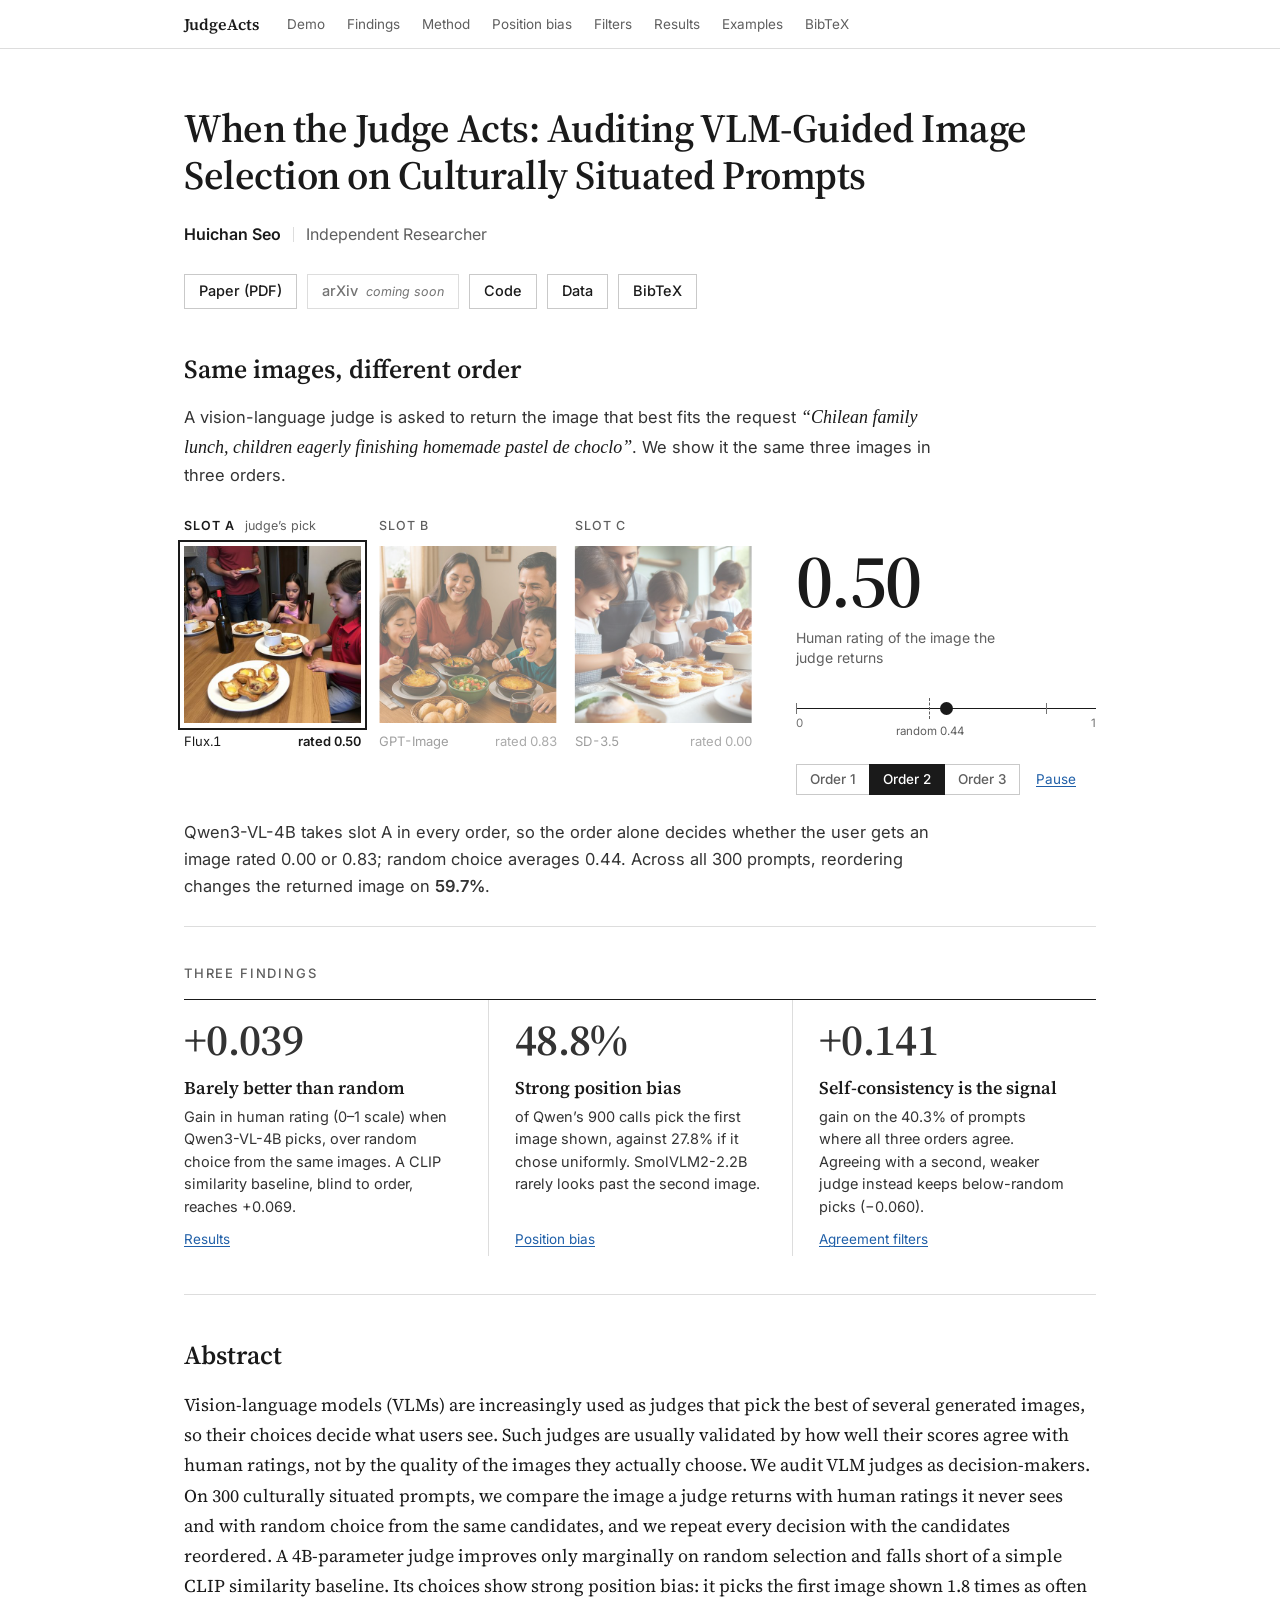
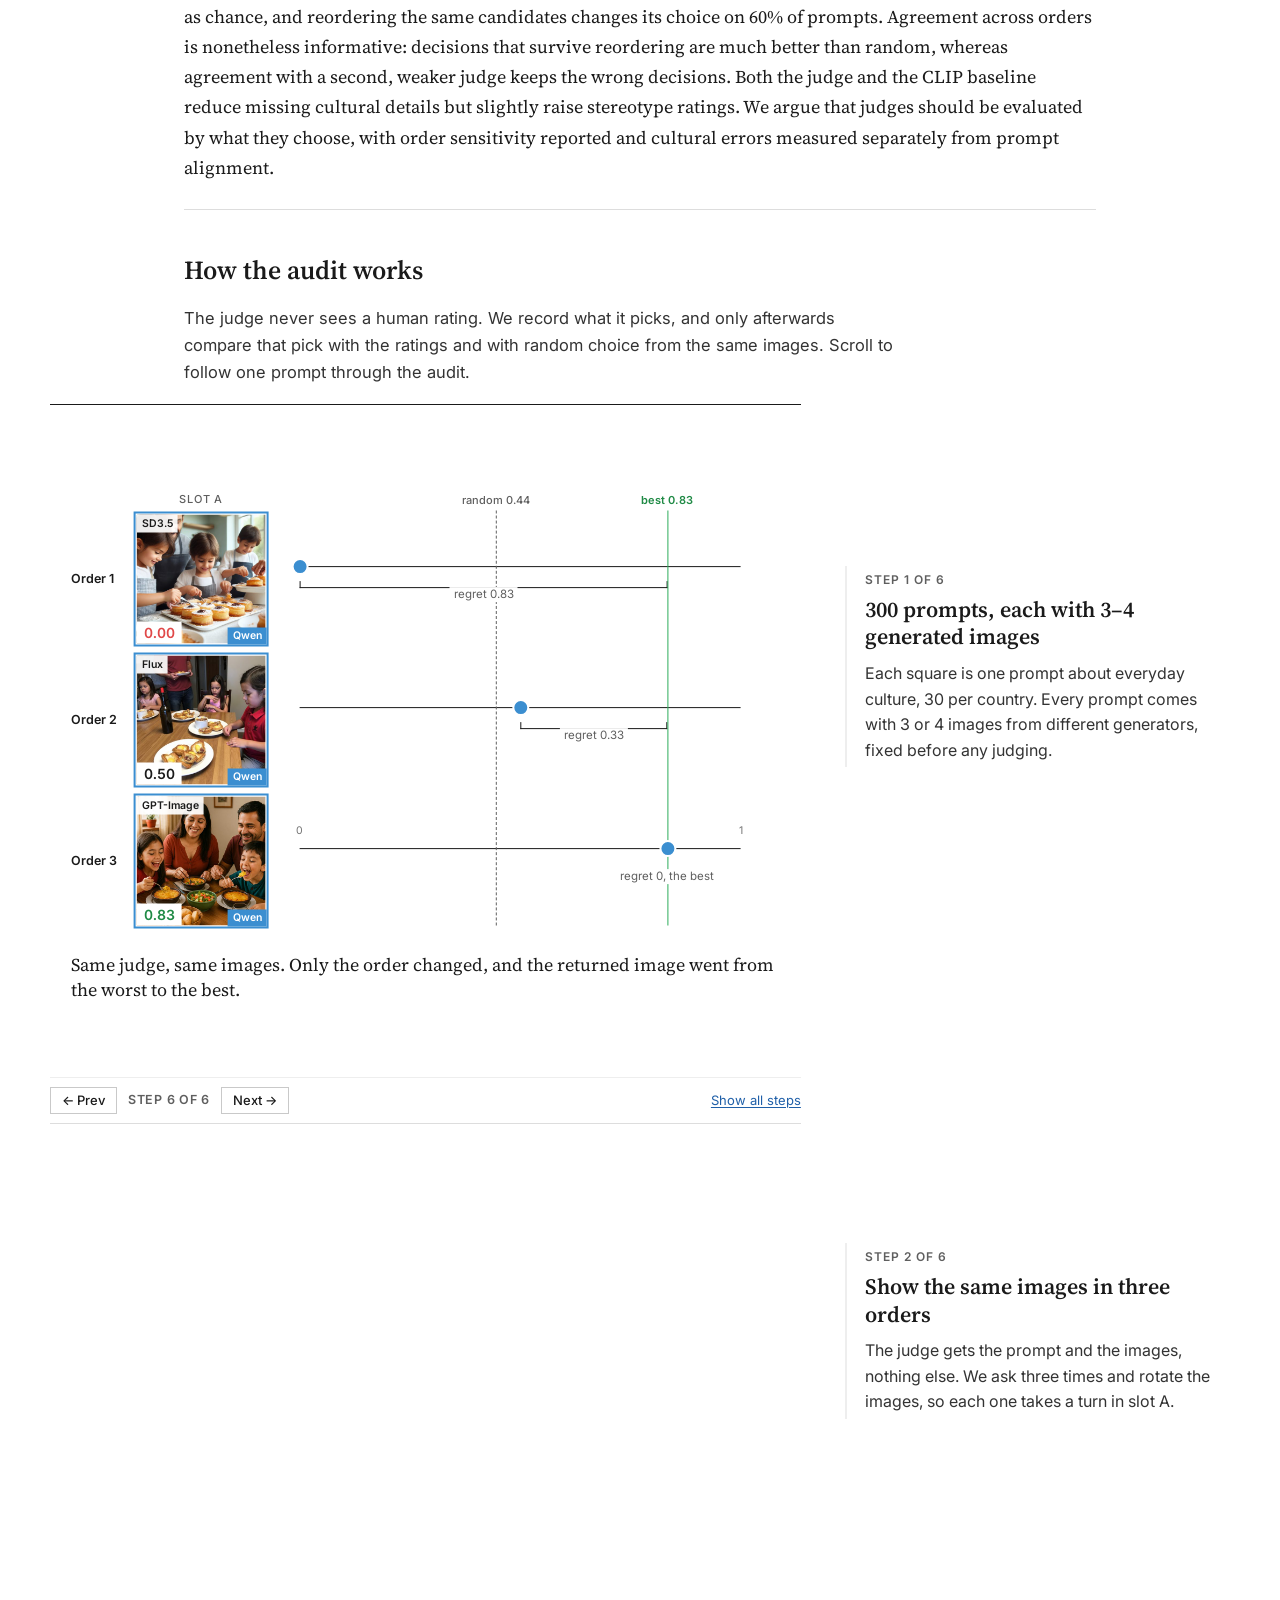
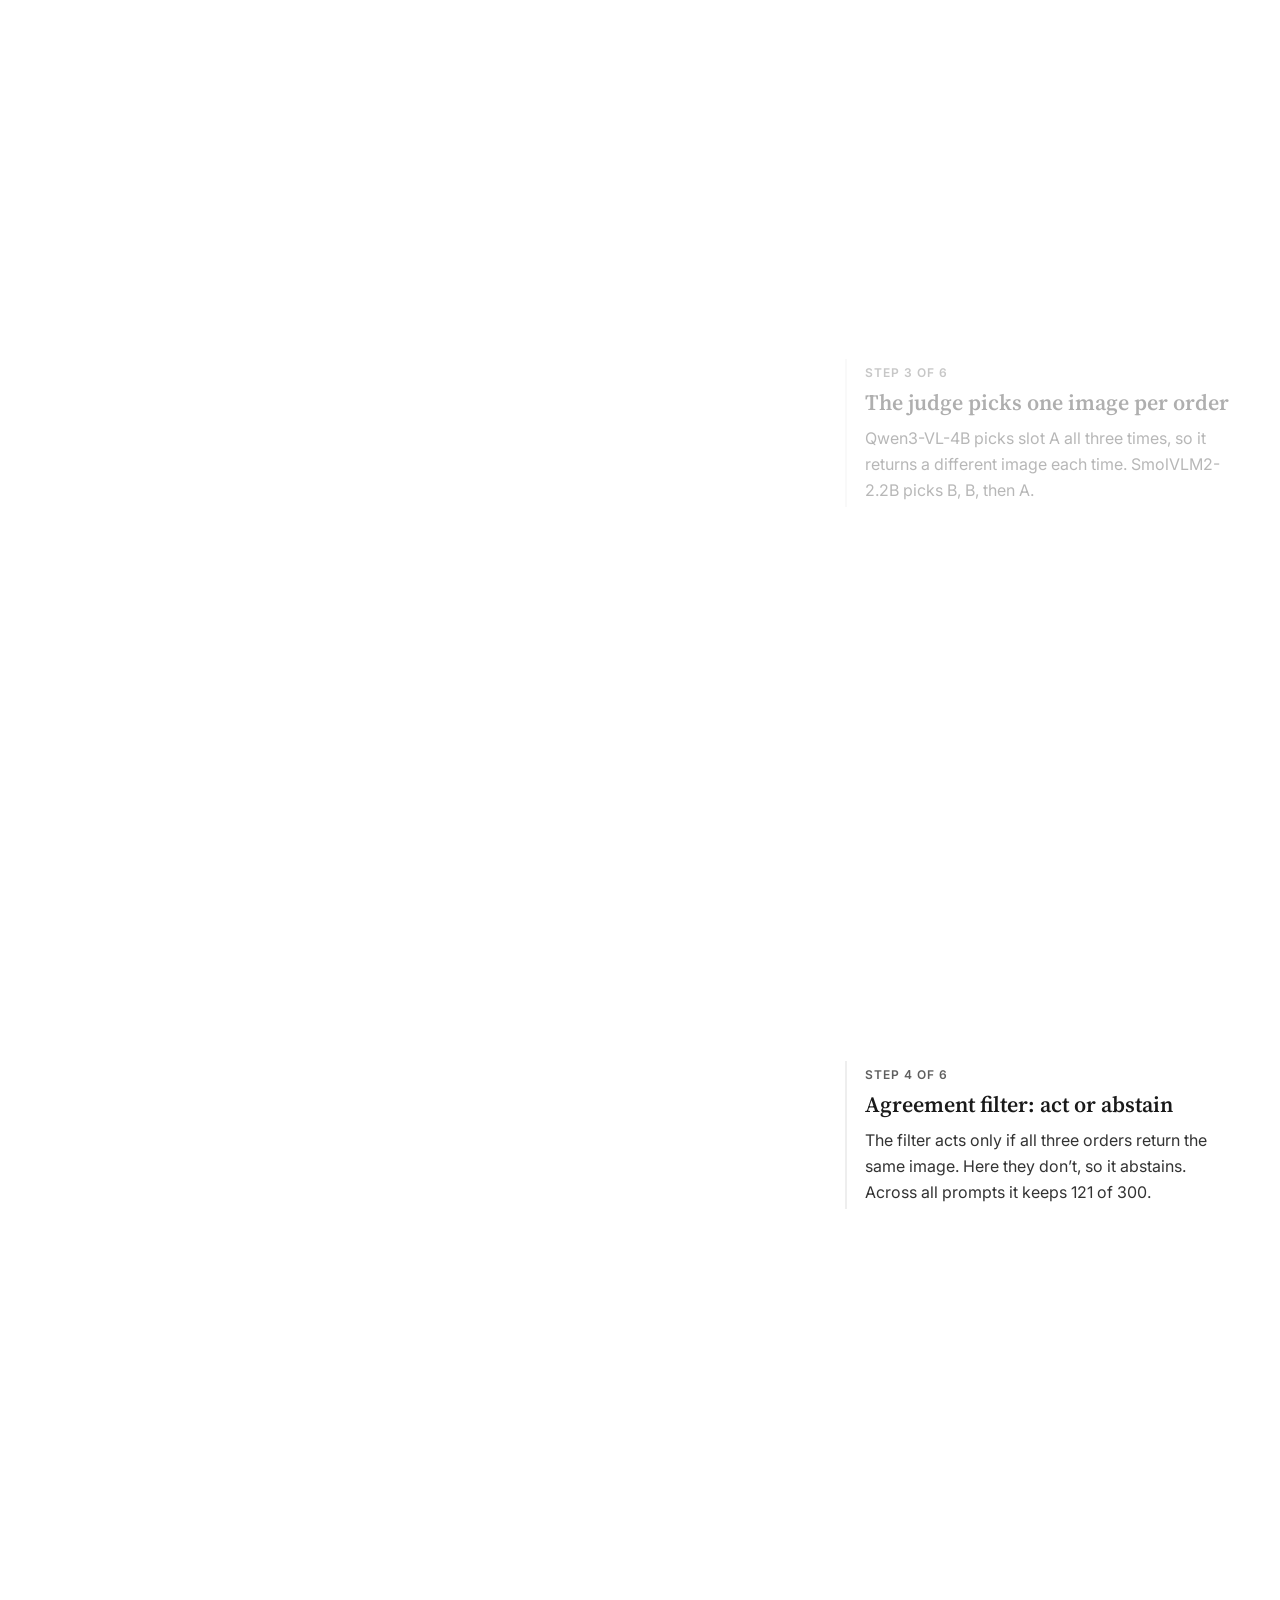
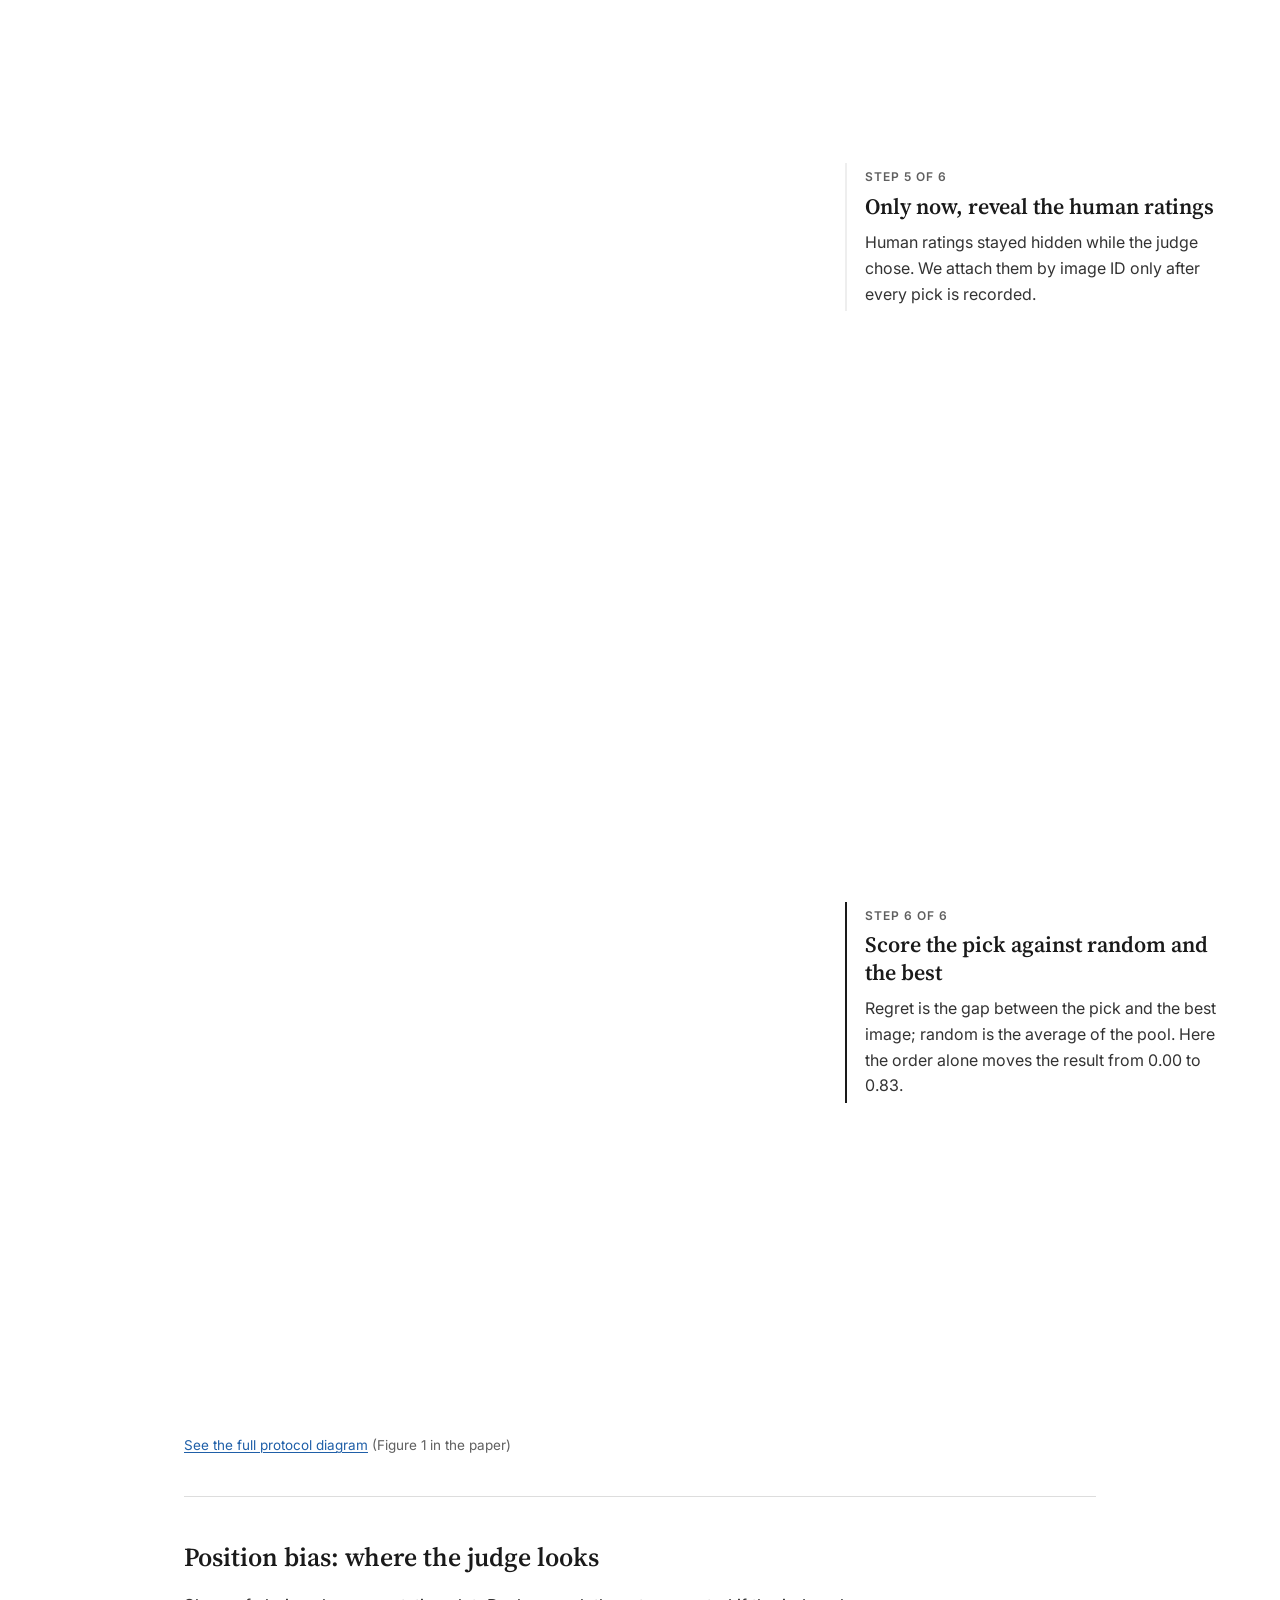
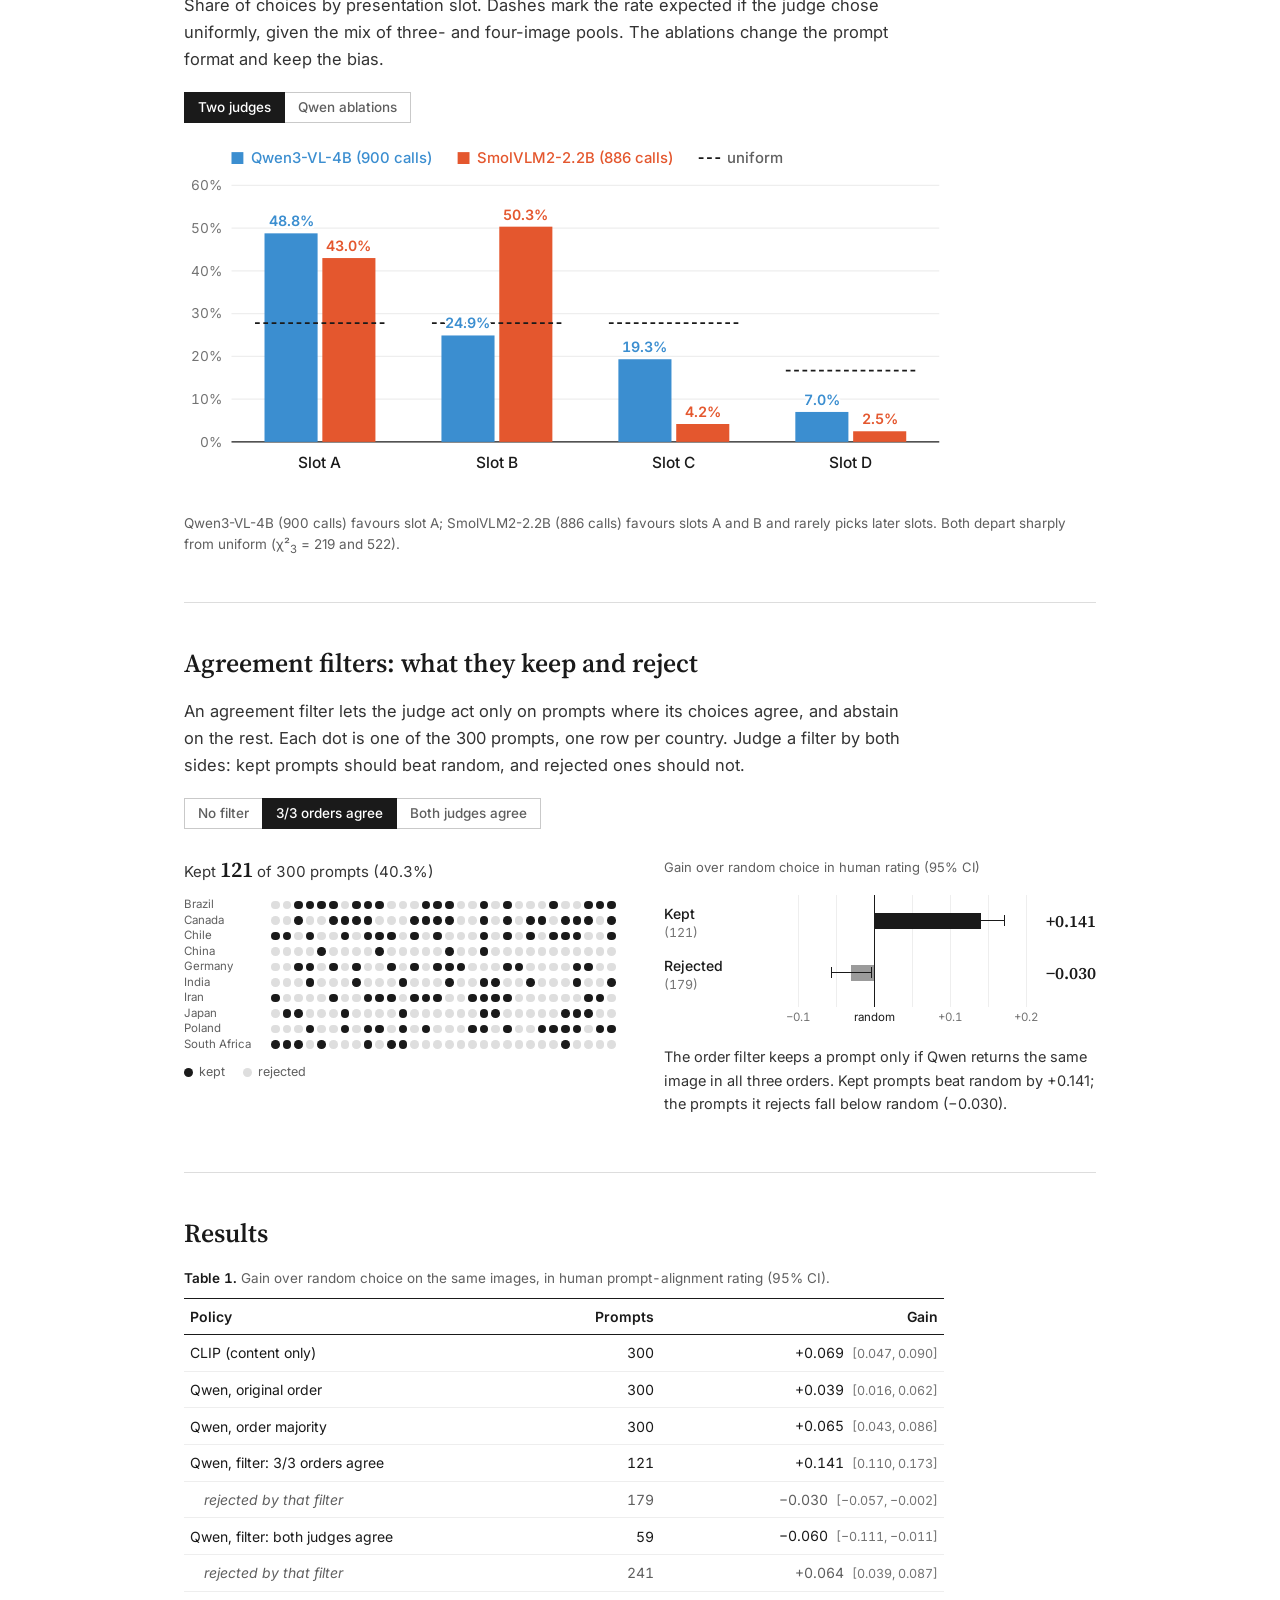
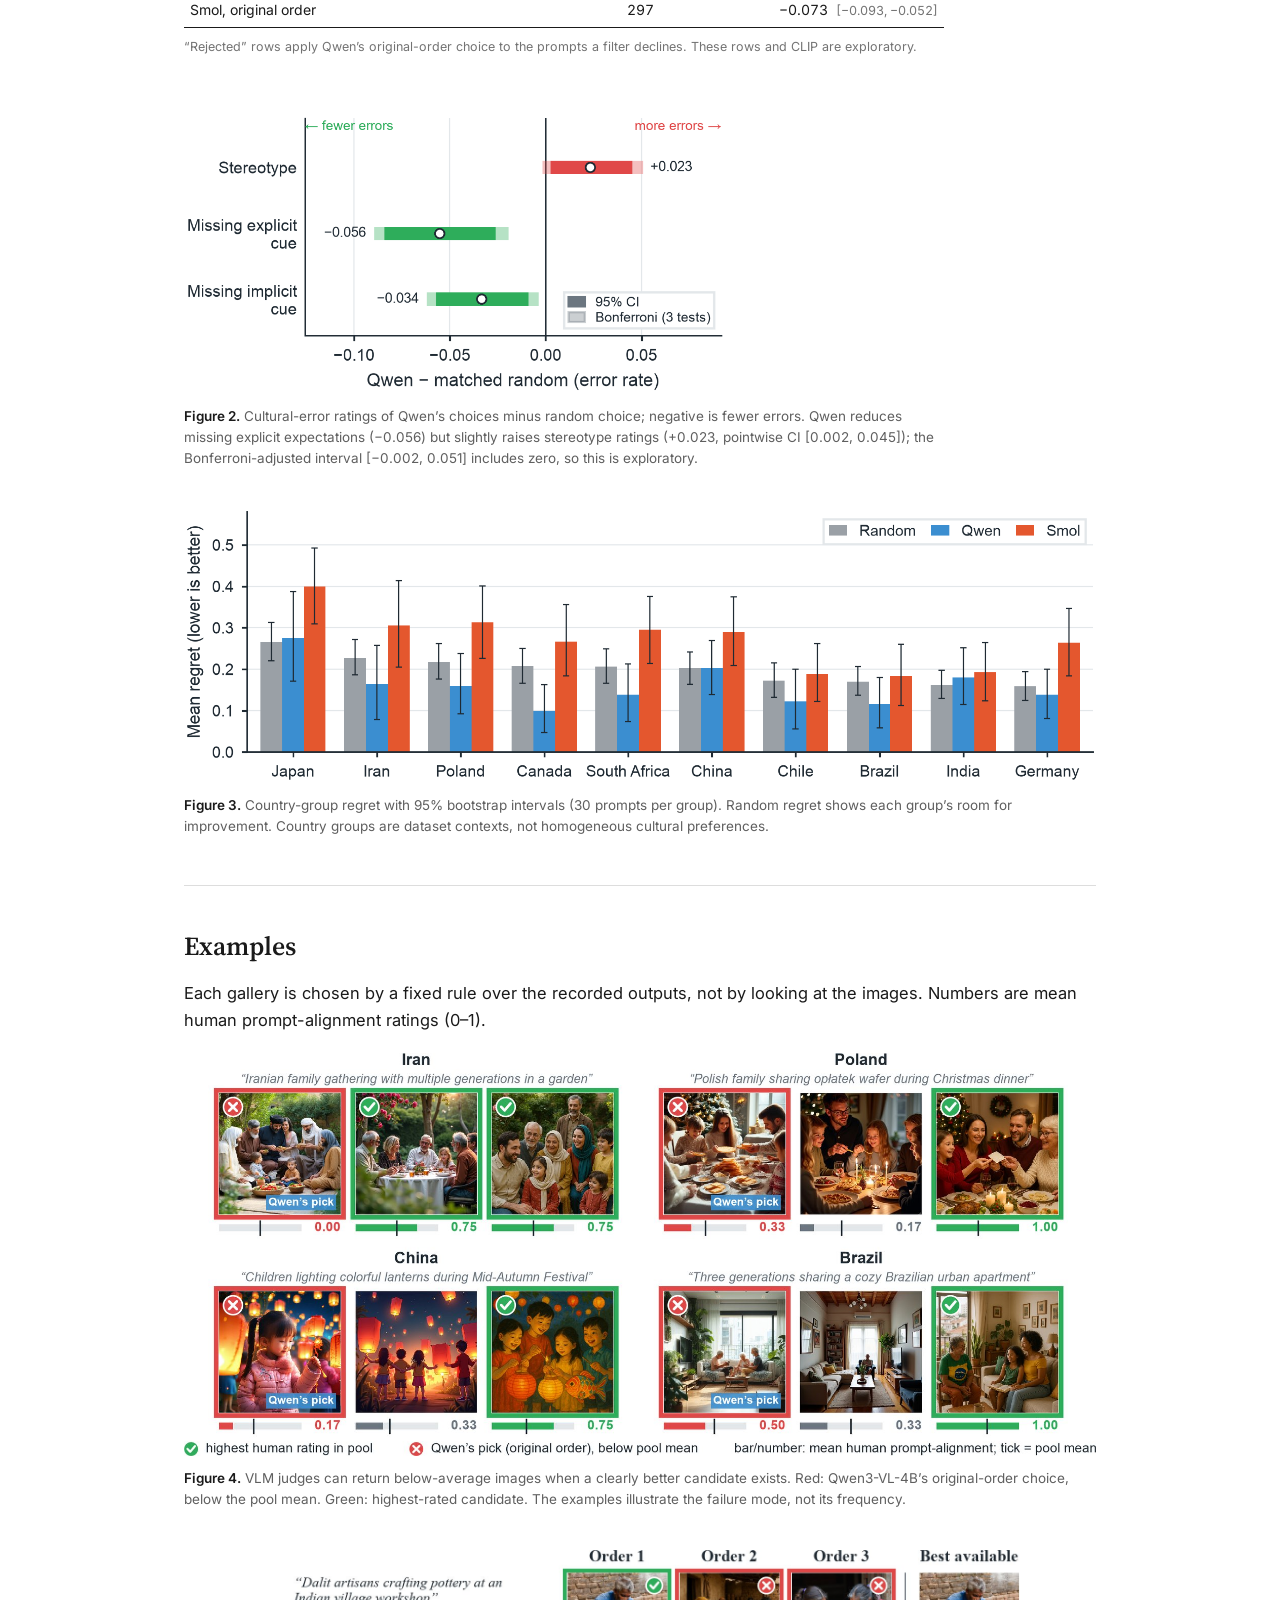
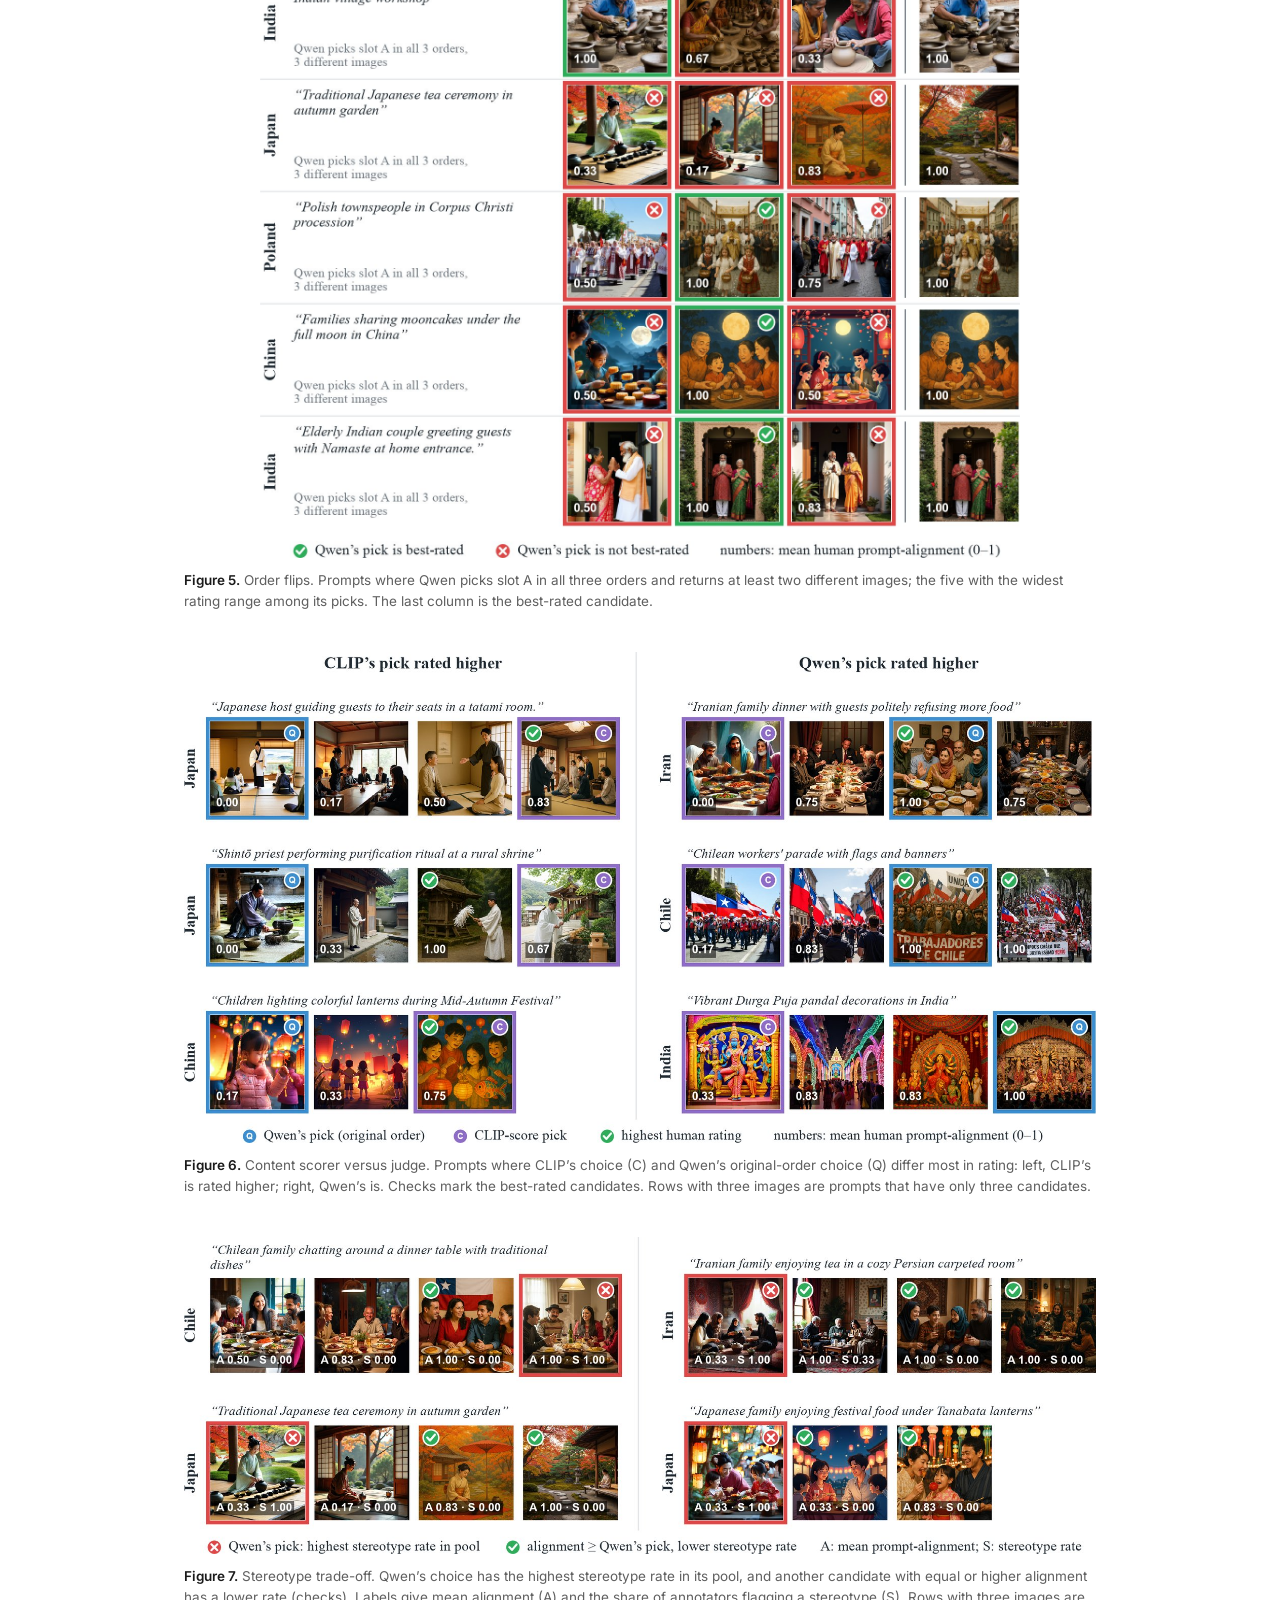
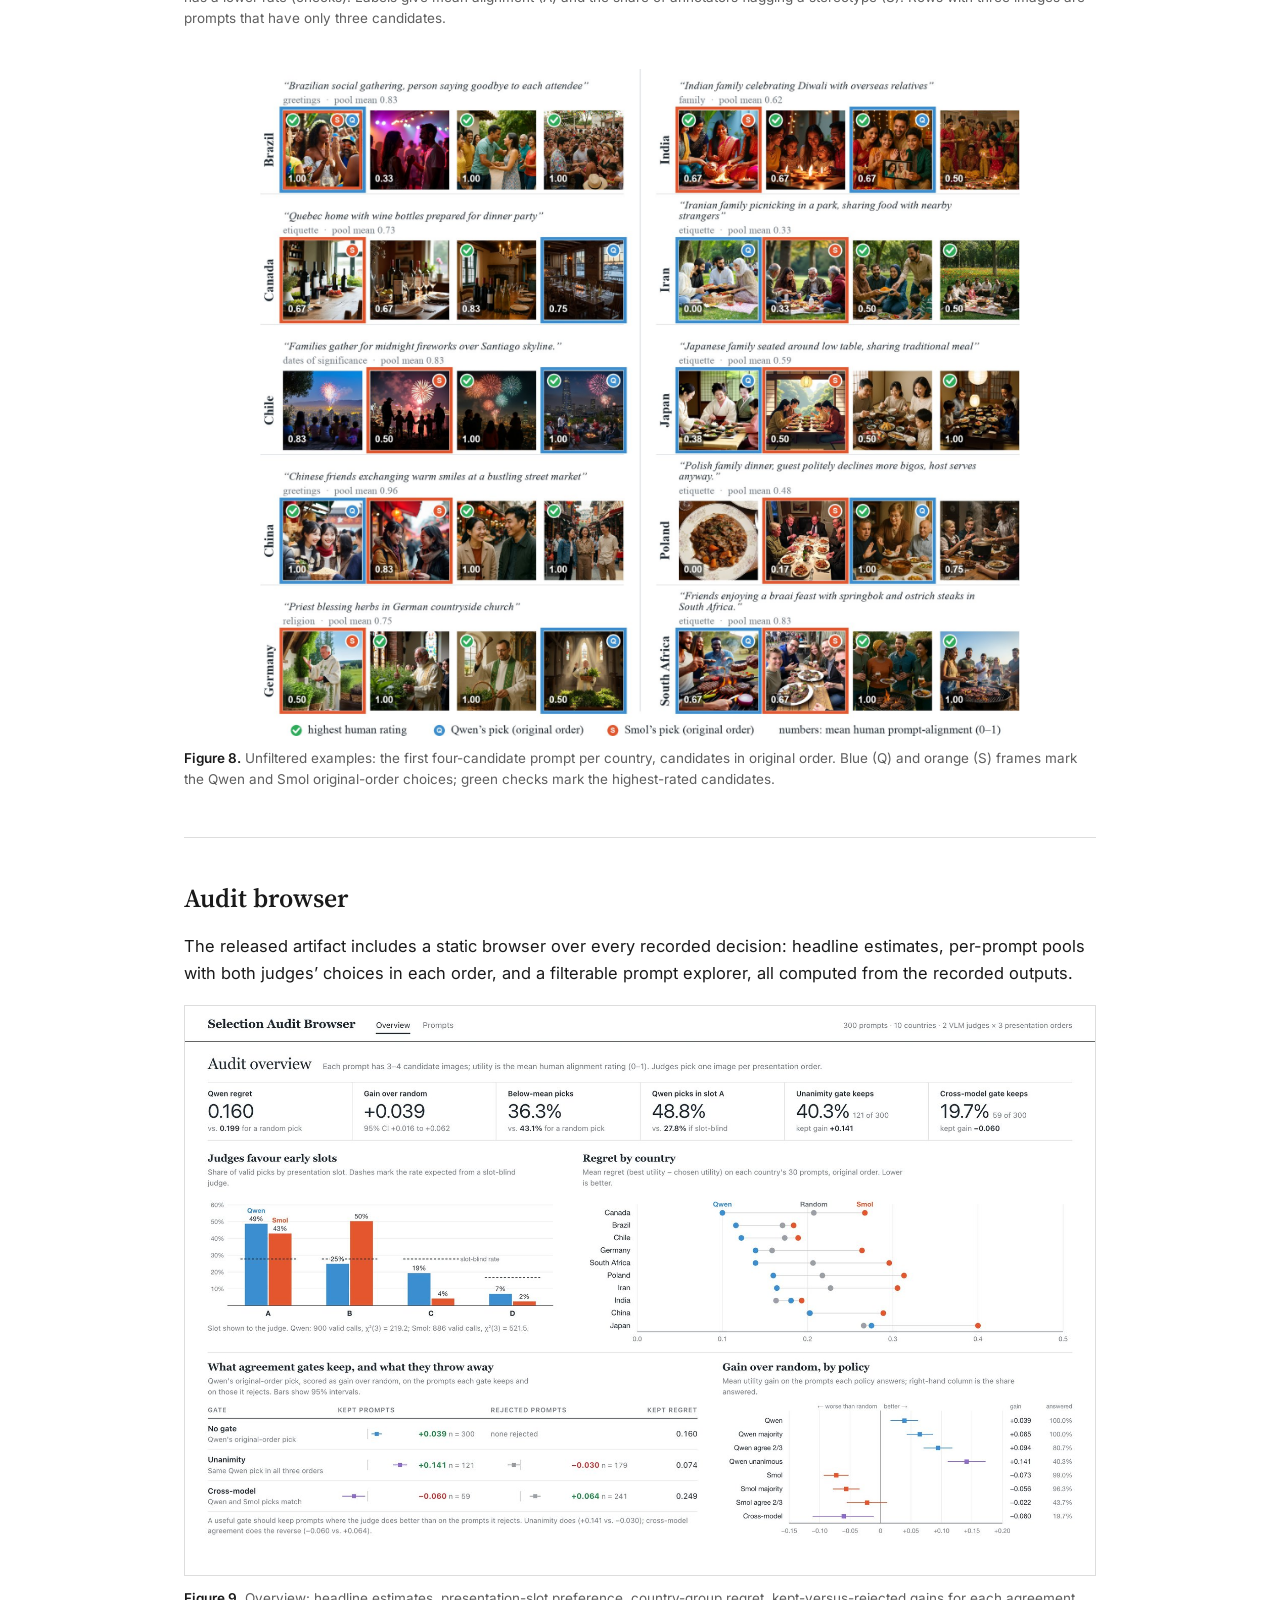
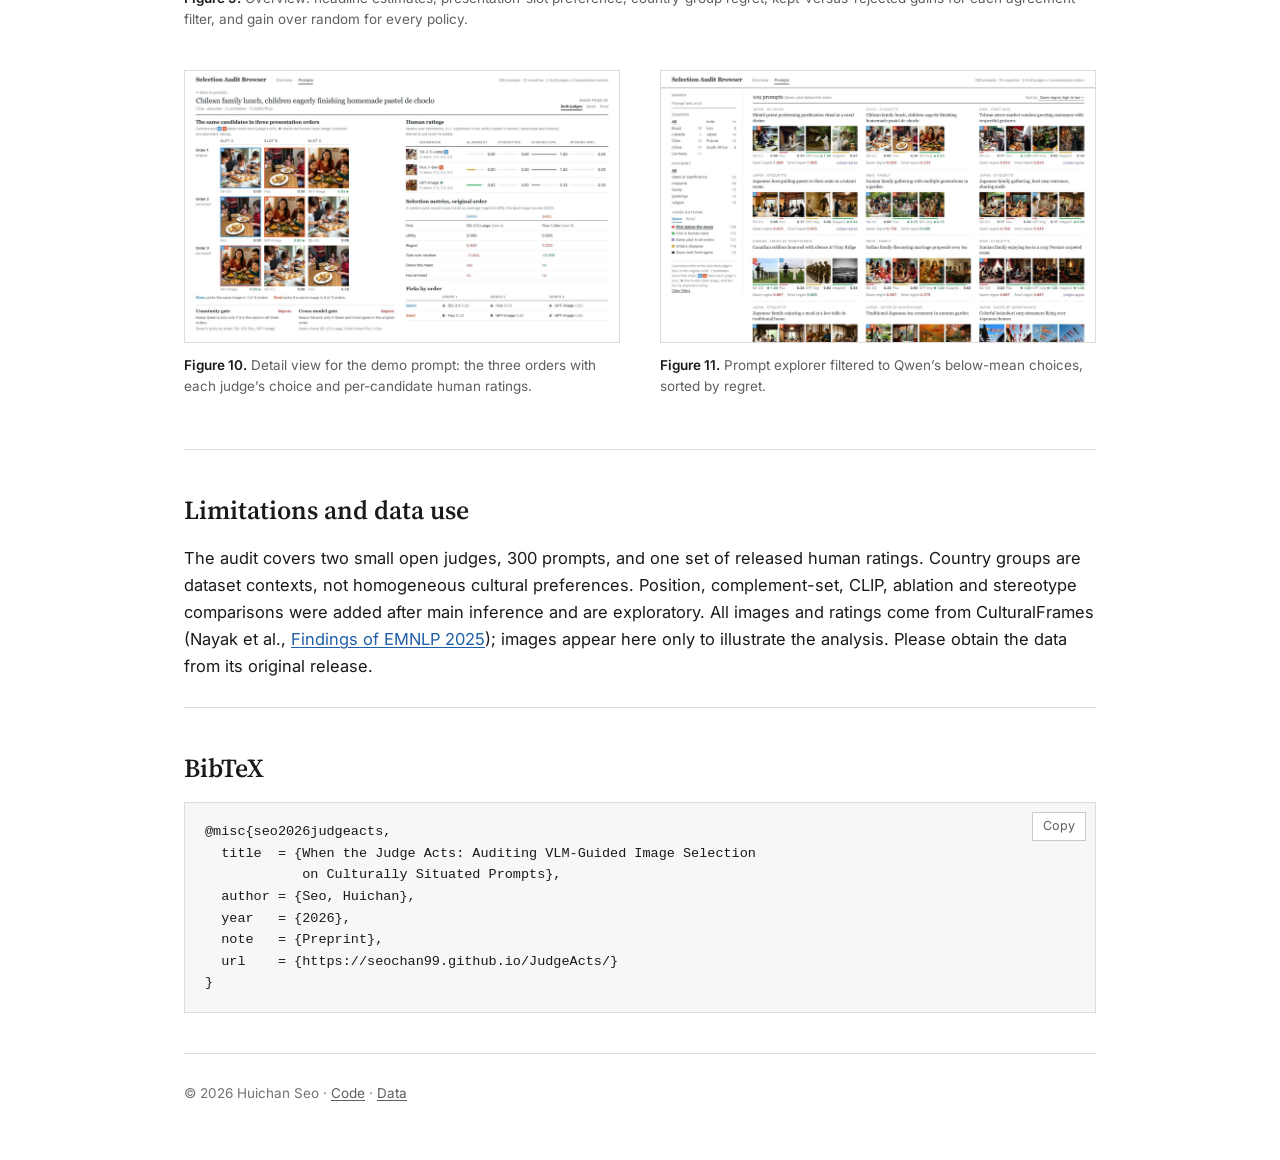
==== commit 0809d65a: "Clarify three-image pools in galleries" ====
--- a/docs/index.html
+++ b/docs/index.html
@@ -330,11 +330,11 @@
   </figure>
   <figure class="wide">
     <a href="static/images/gallery_clip.jpg"><img src="static/images/gallery_clip.jpg" width="1800" height="969" loading="lazy" decoding="async" alt="Prompts where CLIP's choice and Qwen's choice differ most in human rating: on the left CLIP's choice is rated higher, on the right Qwen's is."></a>
-    <figcaption><b>Figure 6.</b> Content scorer versus judge. Prompts where CLIP&rsquo;s choice (C) and Qwen&rsquo;s original-order choice (Q) differ most in rating: left, CLIP&rsquo;s is rated higher; right, Qwen&rsquo;s is. Checks mark the best-rated candidates.</figcaption>
+    <figcaption><b>Figure 6.</b> Content scorer versus judge. Prompts where CLIP&rsquo;s choice (C) and Qwen&rsquo;s original-order choice (Q) differ most in rating: left, CLIP&rsquo;s is rated higher; right, Qwen&rsquo;s is. Checks mark the best-rated candidates. Rows with three images are prompts that have only three candidates.</figcaption>
   </figure>
   <figure class="wide">
     <a href="static/images/gallery_stereotype.jpg"><img src="static/images/gallery_stereotype.jpg" width="1800" height="626" loading="lazy" decoding="async" alt="Prompts where Qwen's choice has the highest stereotype rate in its pool although another candidate with equal or higher alignment has a lower stereotype rate."></a>
-    <figcaption><b>Figure 7.</b> Stereotype trade-off. Qwen&rsquo;s choice has the highest stereotype rate in its pool, and another candidate with equal or higher alignment has a lower rate (checks). Labels give mean alignment (A) and the share of annotators flagging a stereotype (S).</figcaption>
+    <figcaption><b>Figure 7.</b> Stereotype trade-off. Qwen&rsquo;s choice has the highest stereotype rate in its pool, and another candidate with equal or higher alignment has a lower rate (checks). Labels give mean alignment (A) and the share of annotators flagging a stereotype (S). Rows with three images are prompts that have only three candidates.</figcaption>
   </figure>
   <figure class="wide narrow">
     <a href="static/images/gallery_appendix.jpg"><img src="static/images/gallery_appendix.jpg" width="1800" height="1580" loading="lazy" decoding="async" alt="Unfiltered examples: the first four-candidate prompt for each of ten countries, candidates in original order, with Qwen and Smol choices framed and the highest-rated candidates checked."></a>
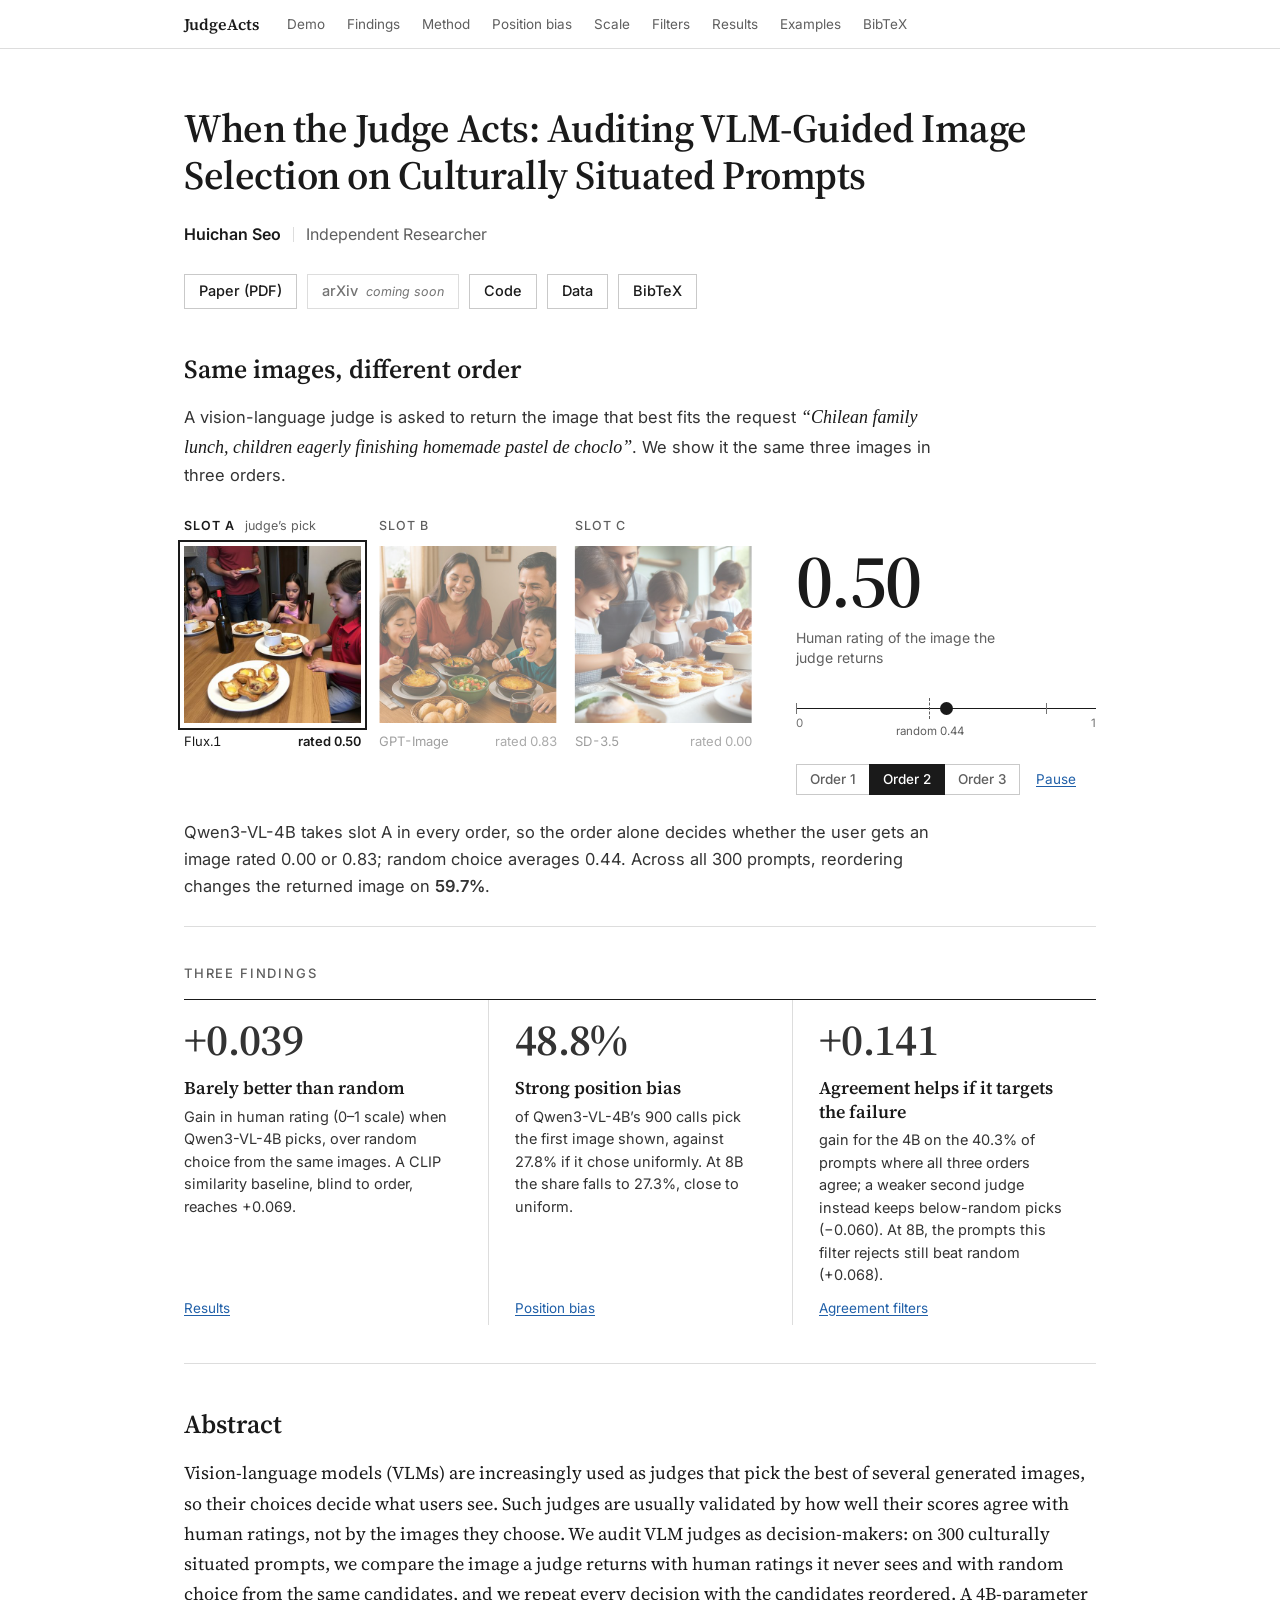
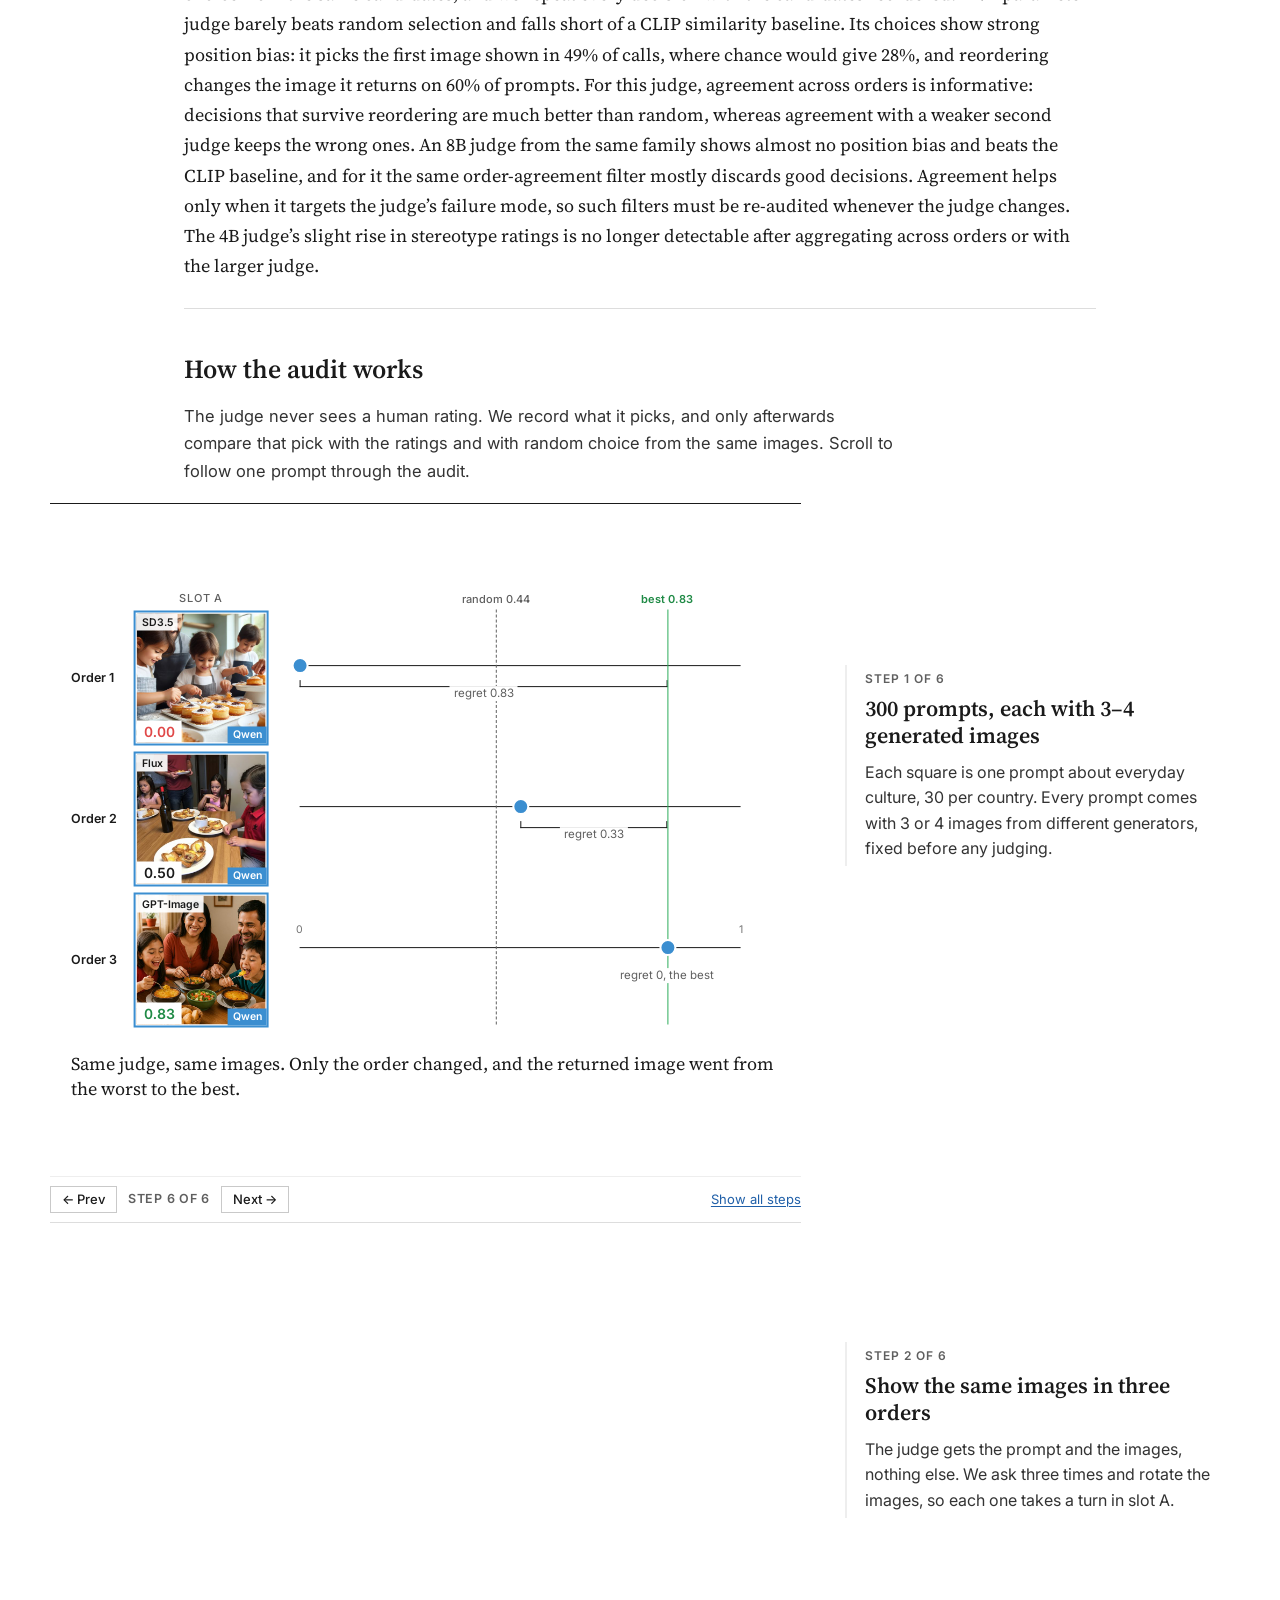
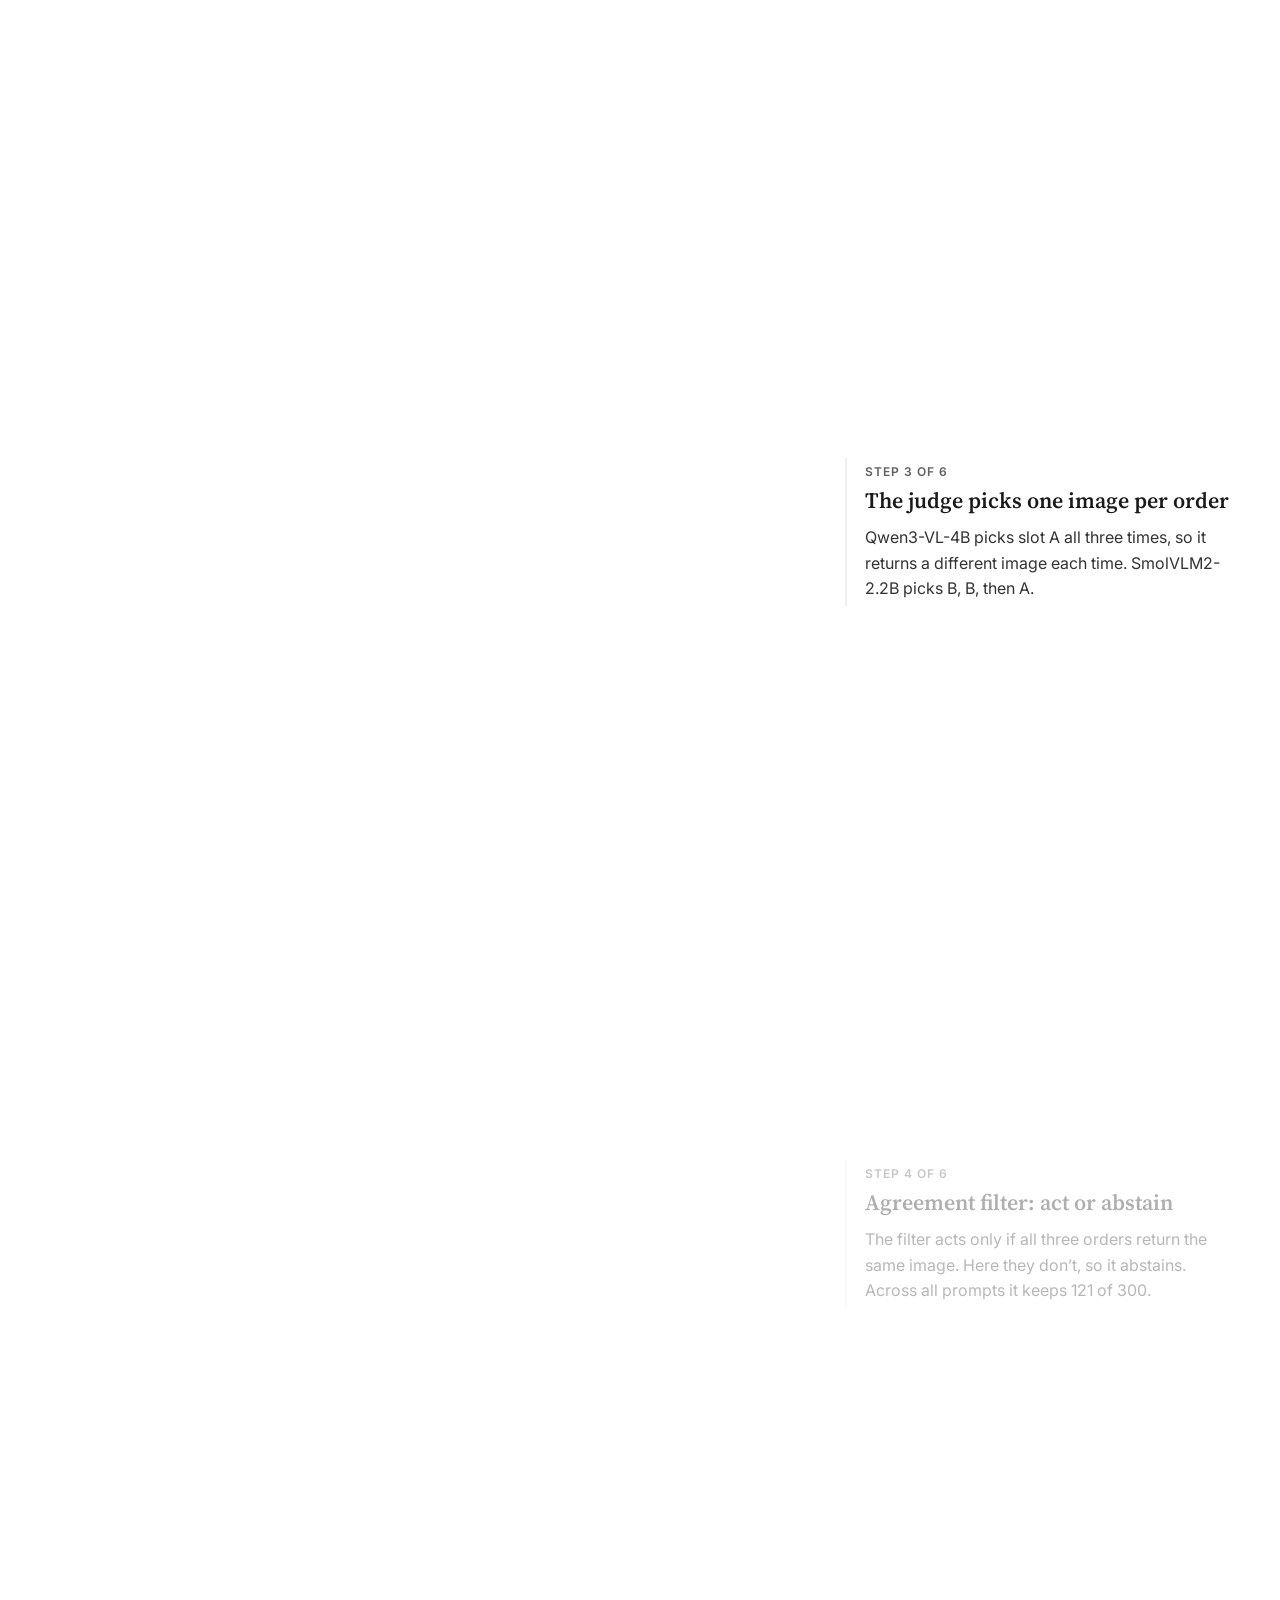
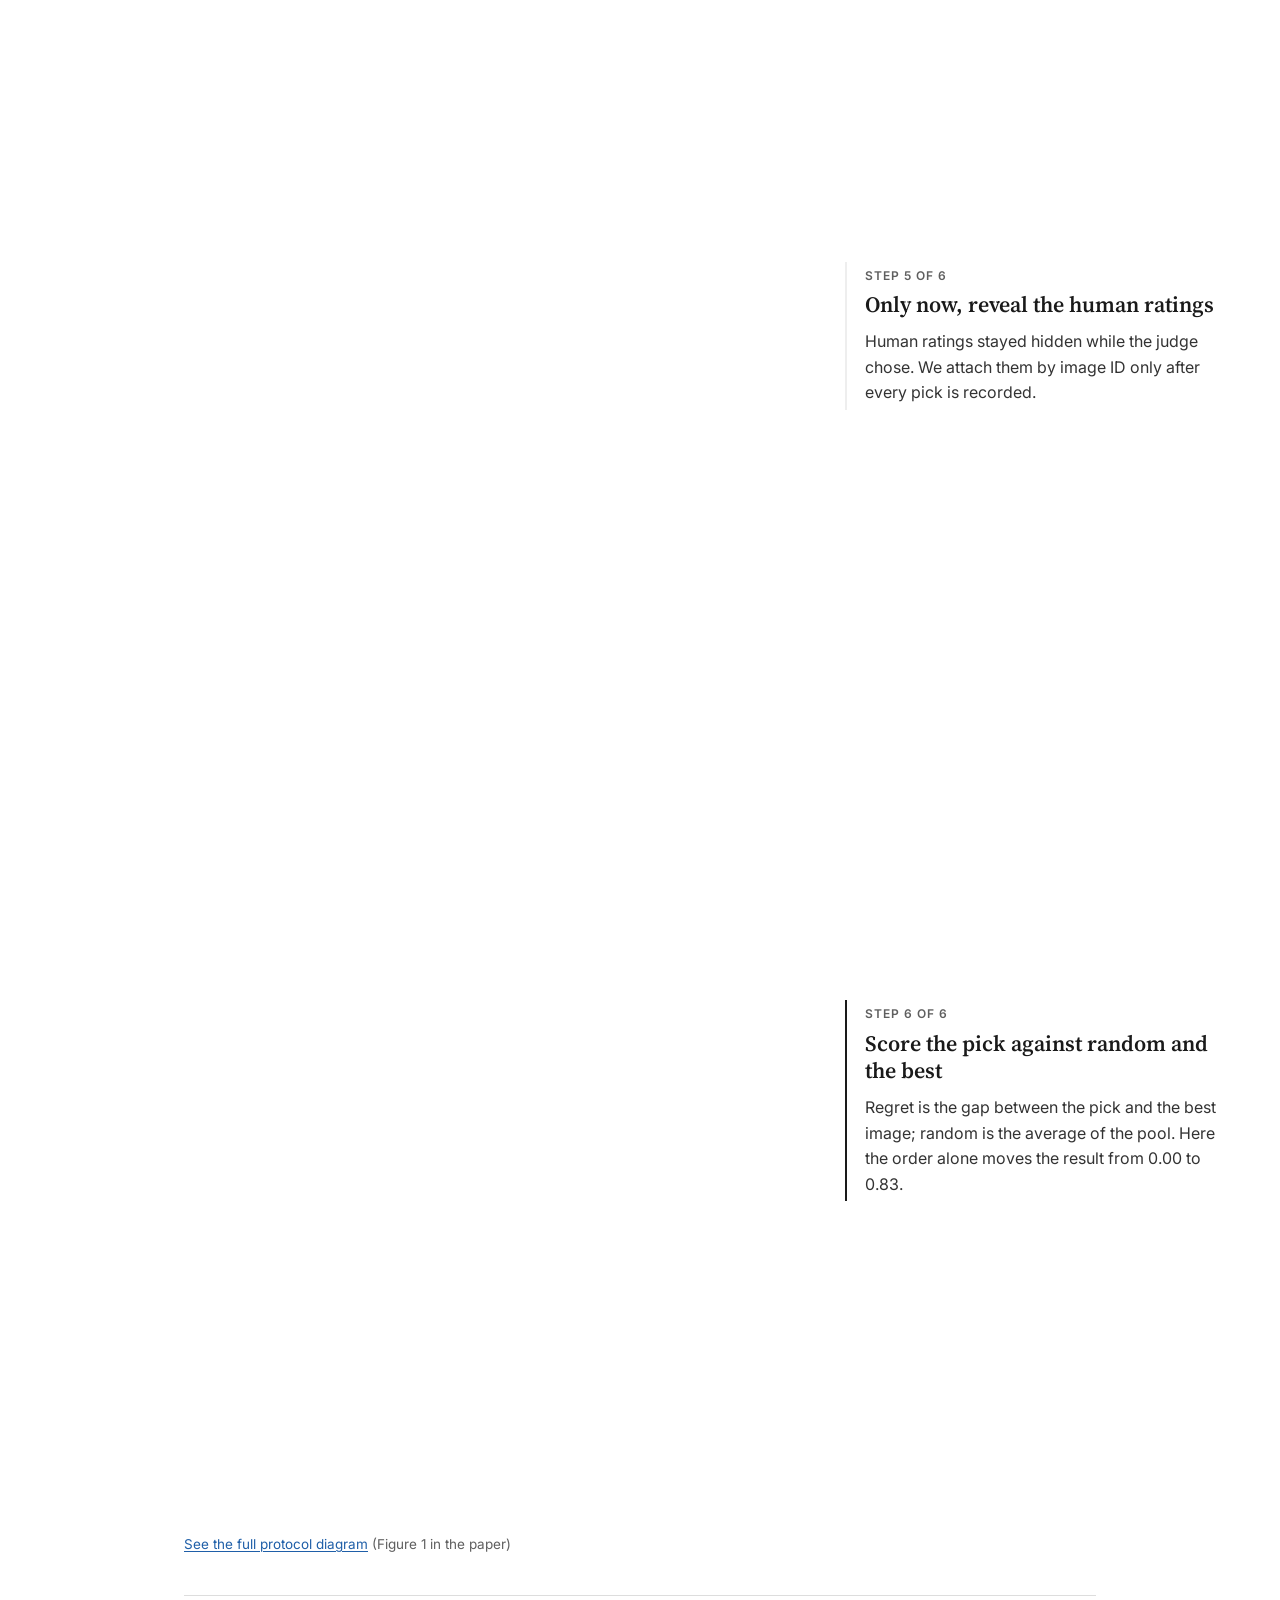
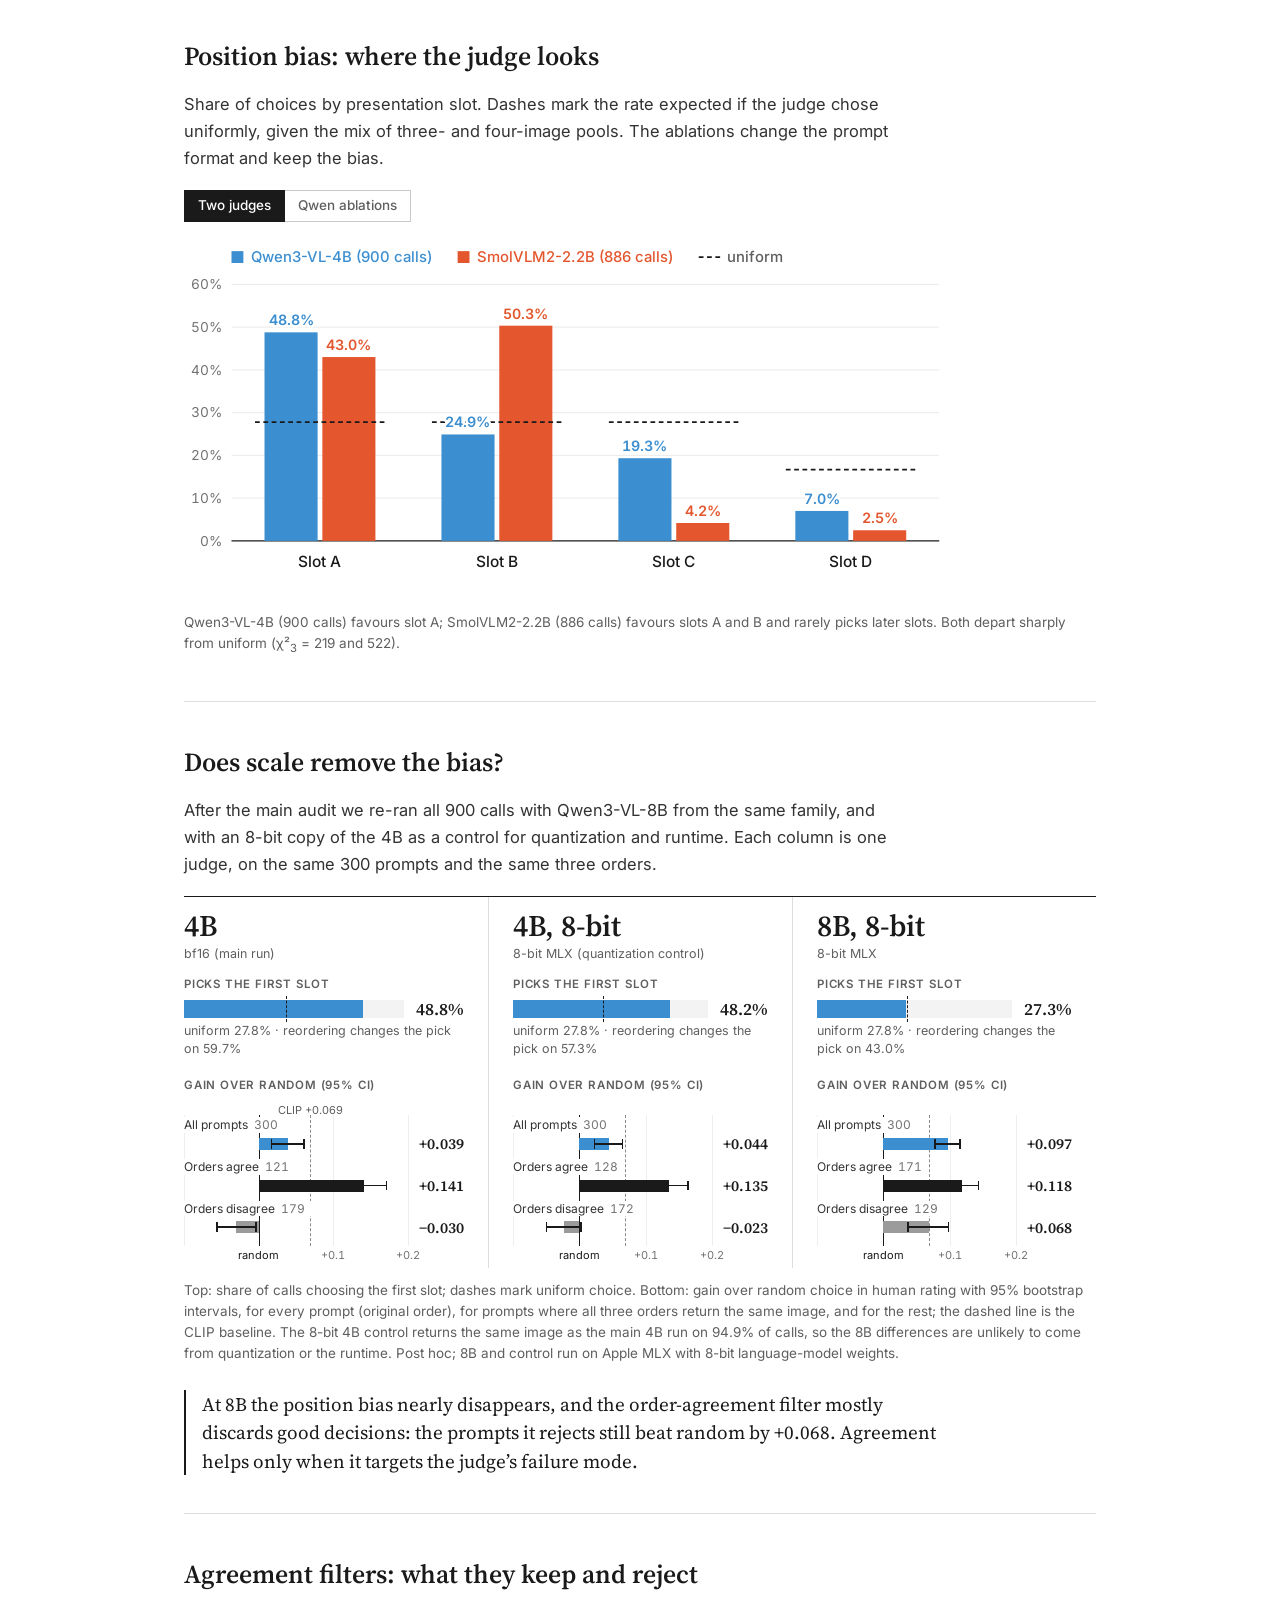
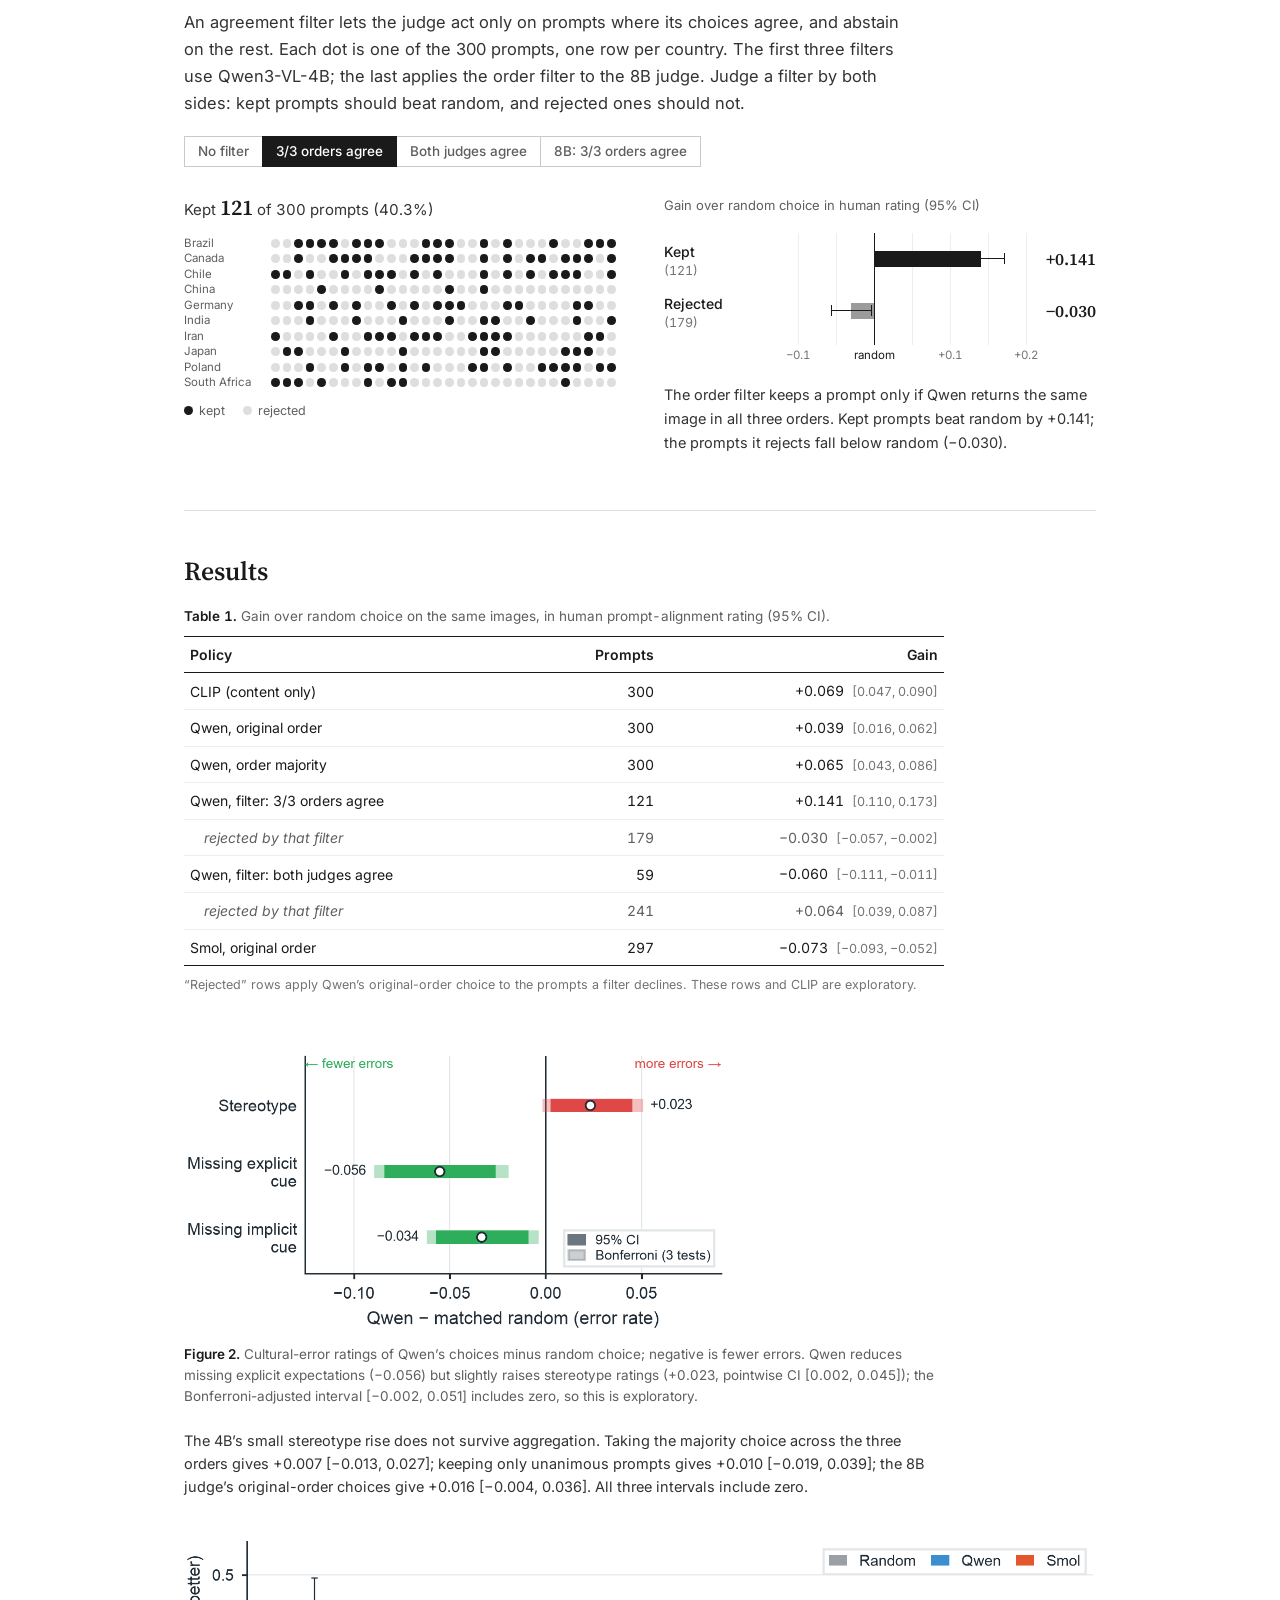
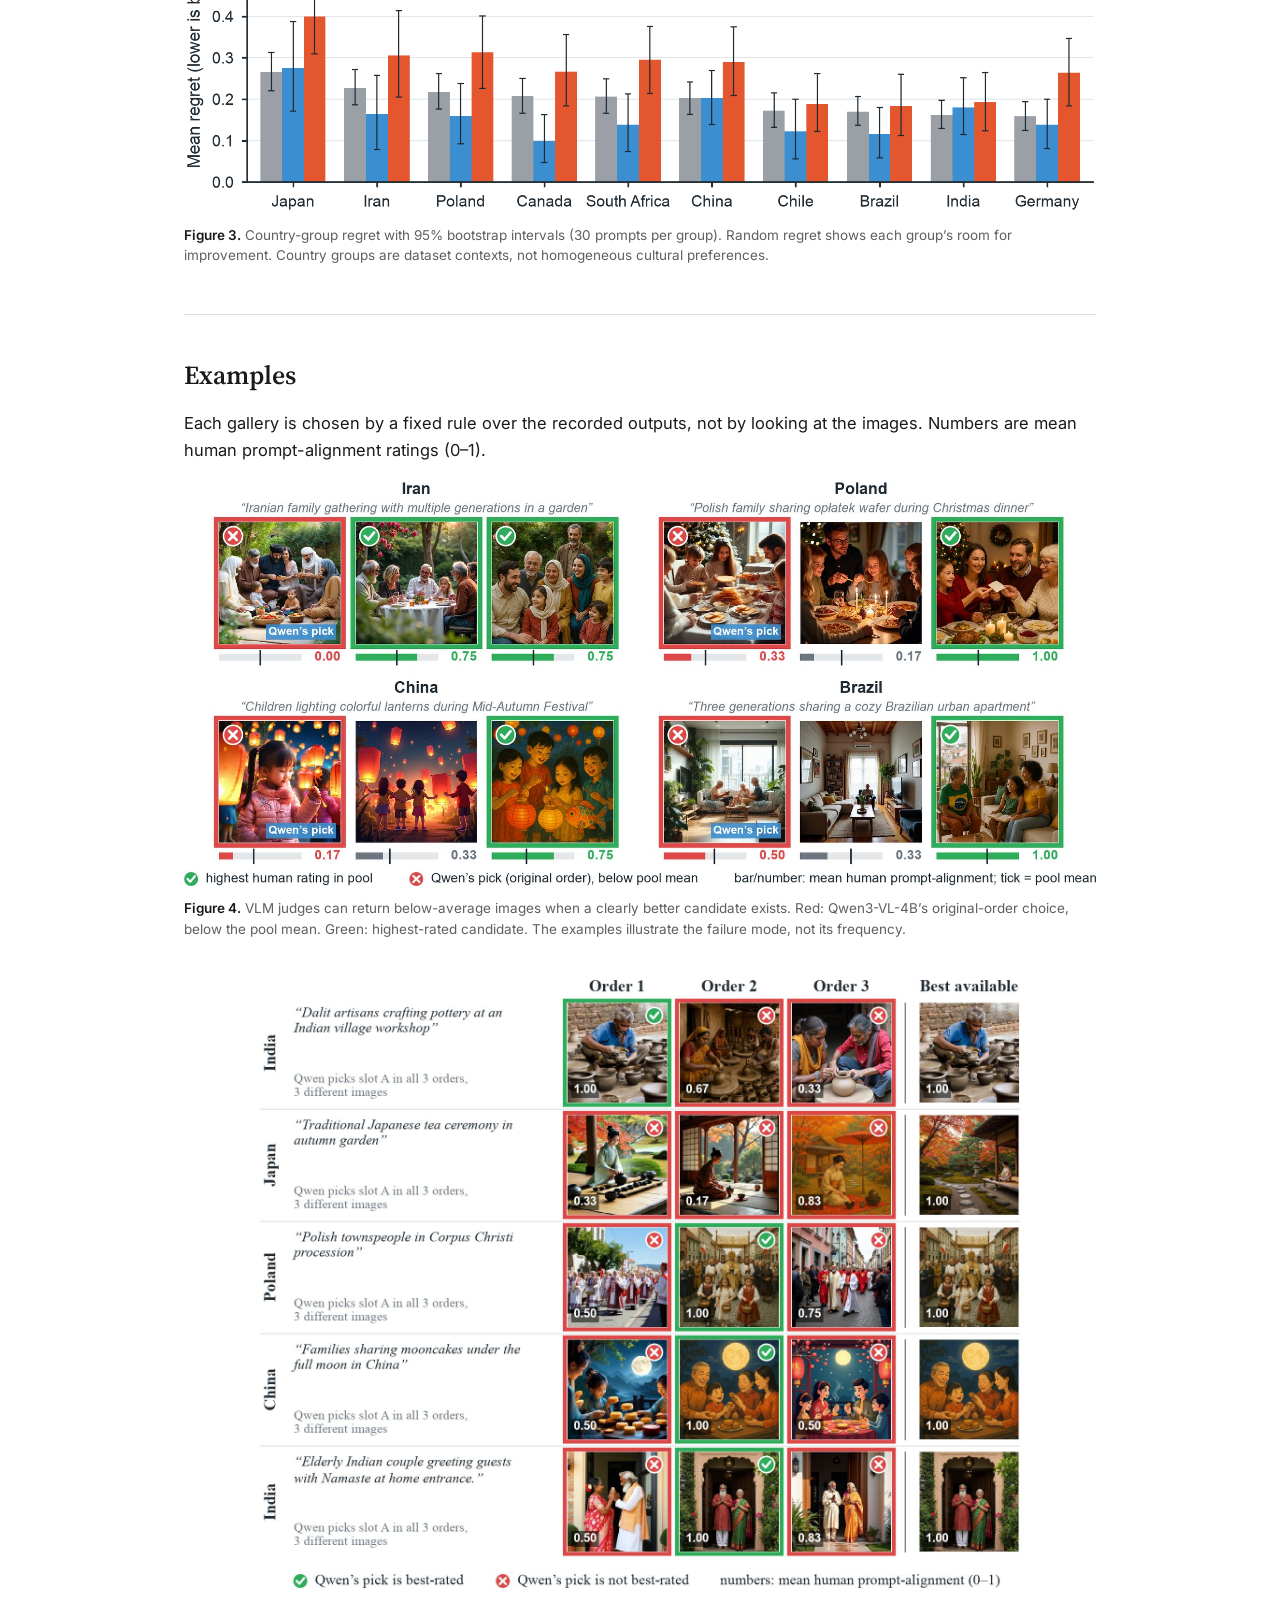
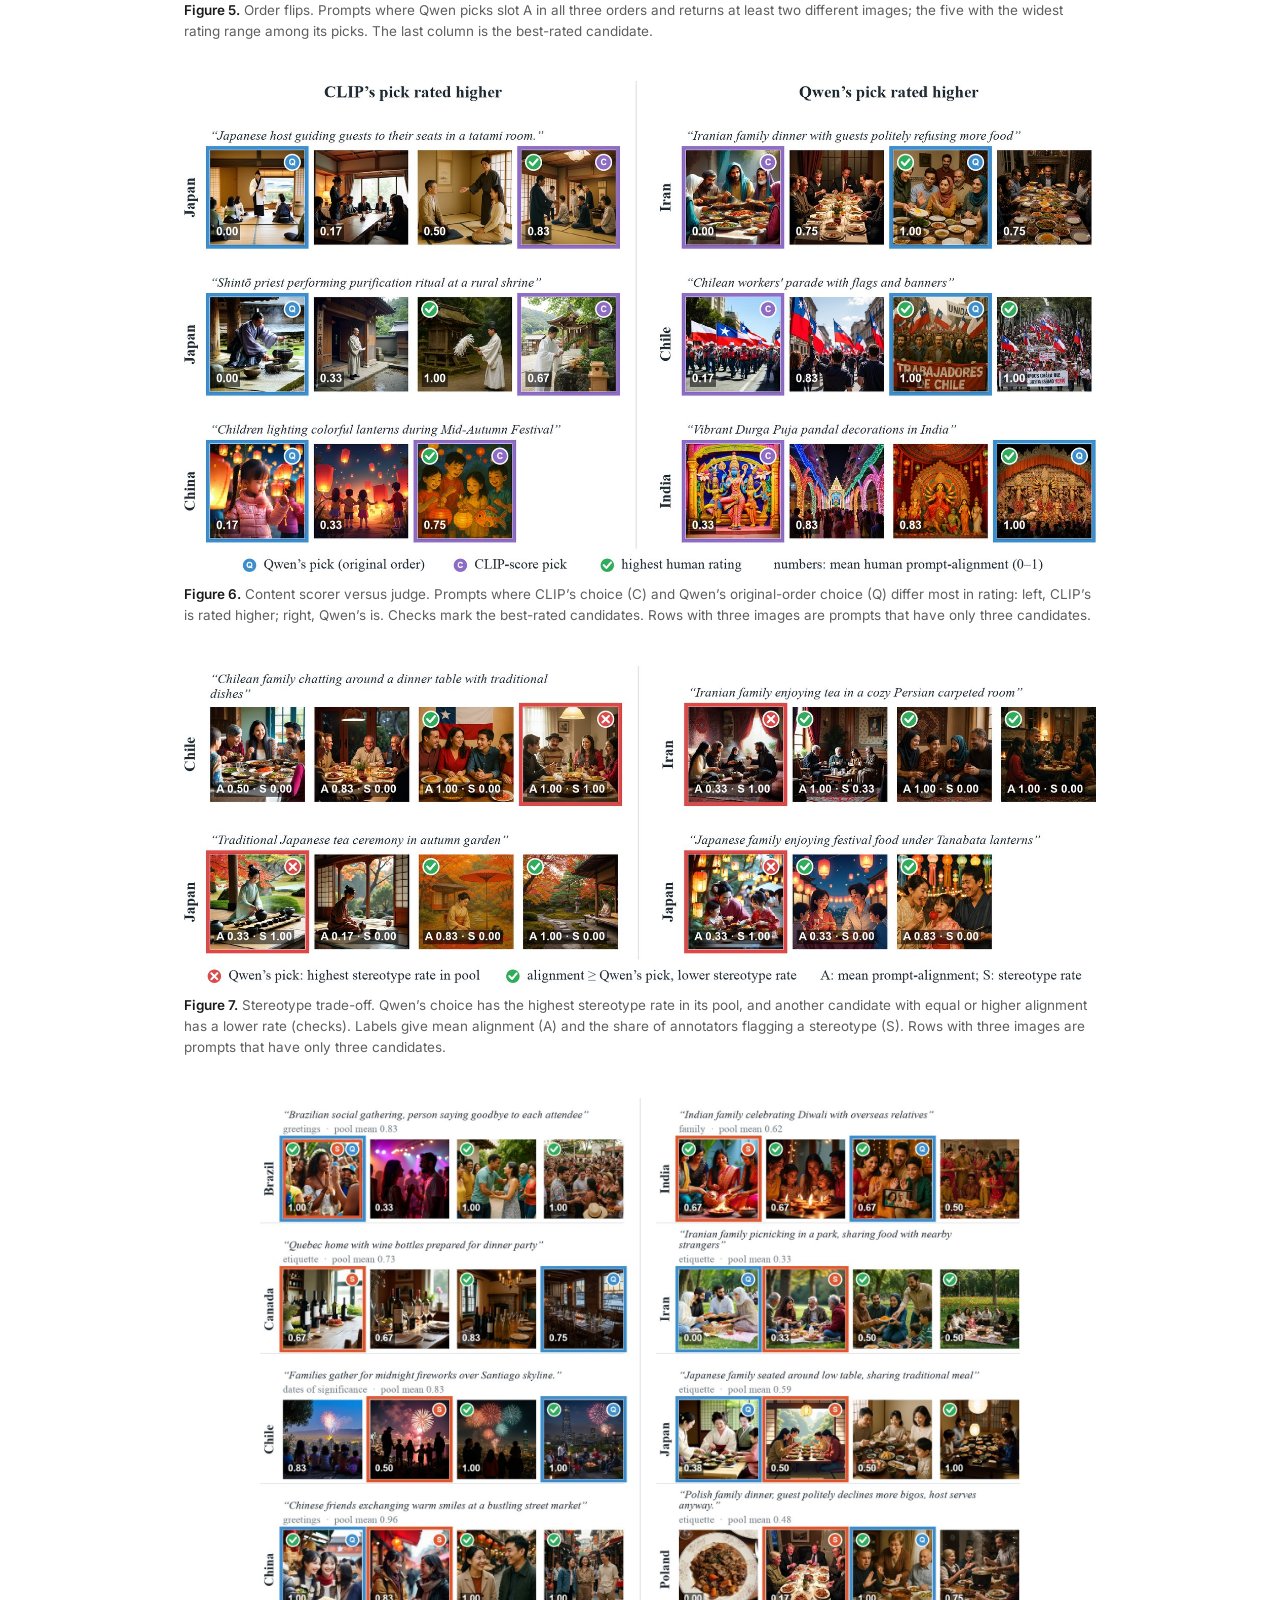
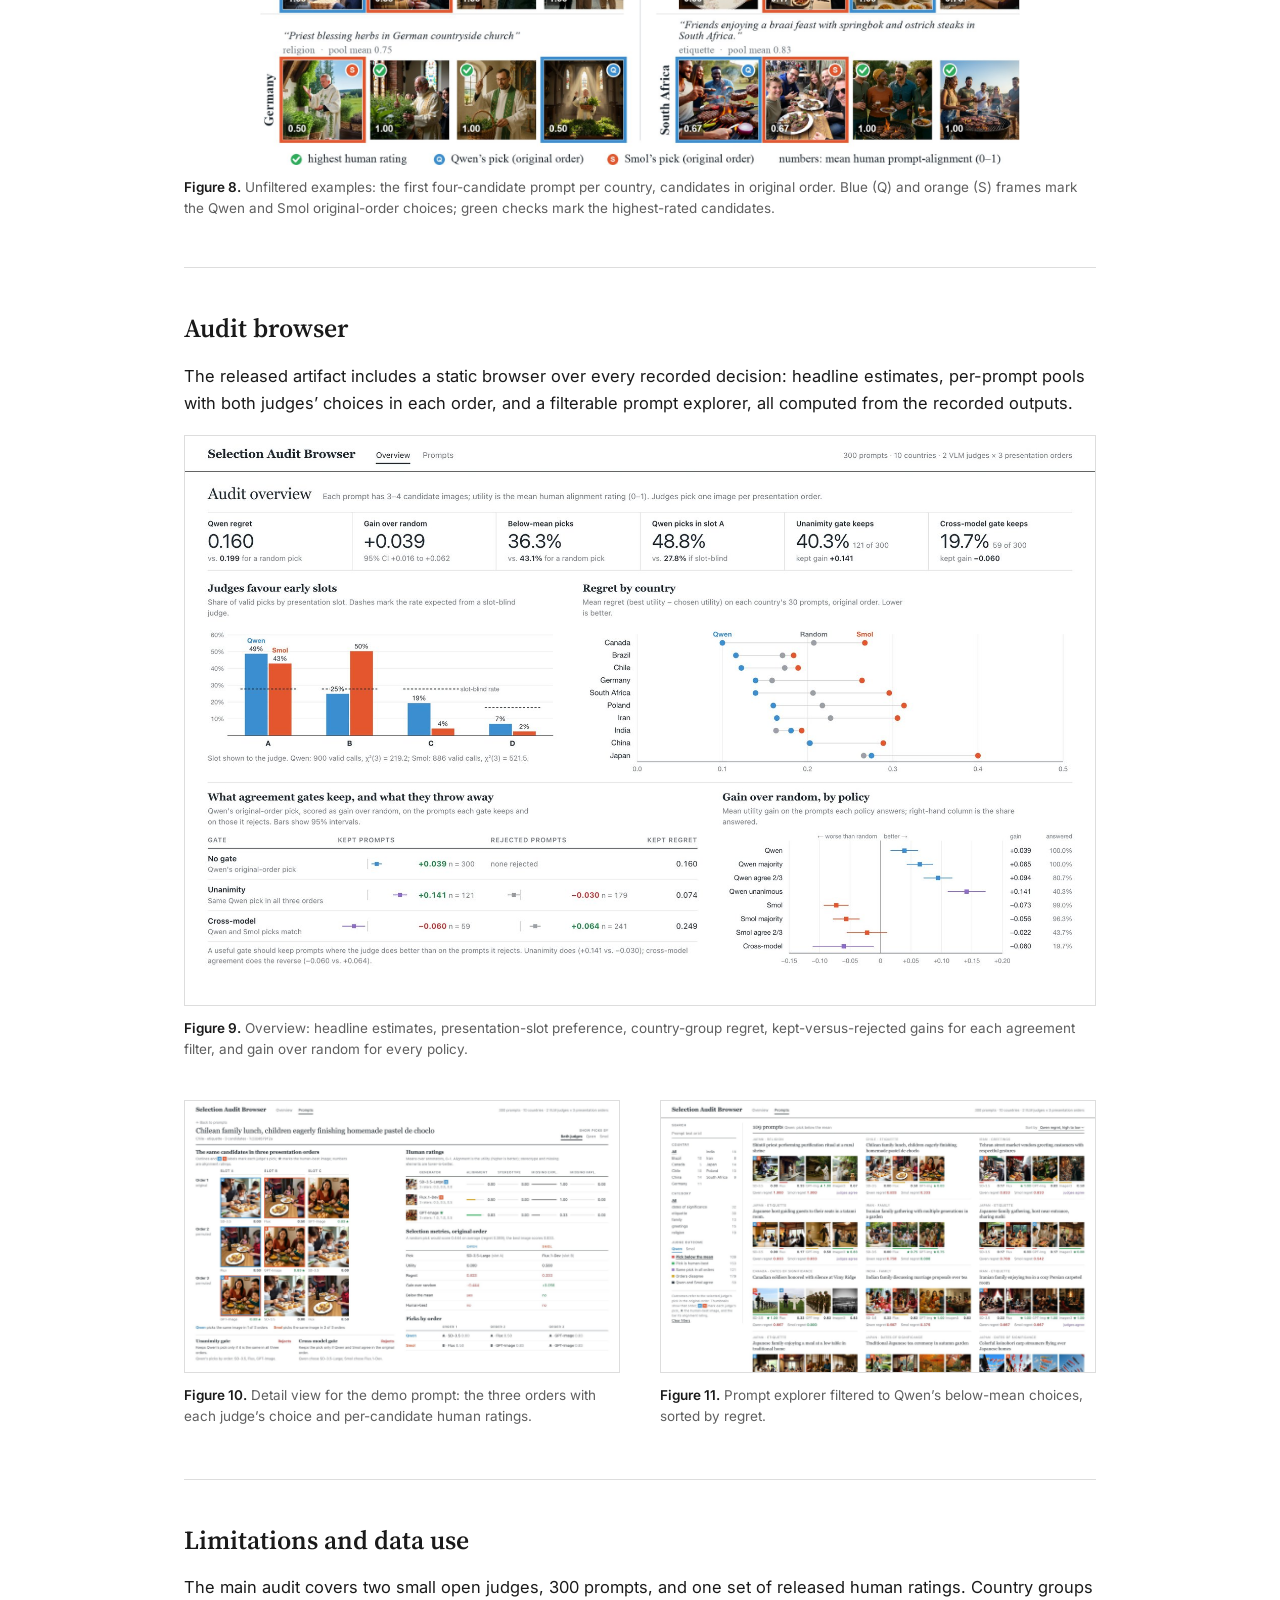
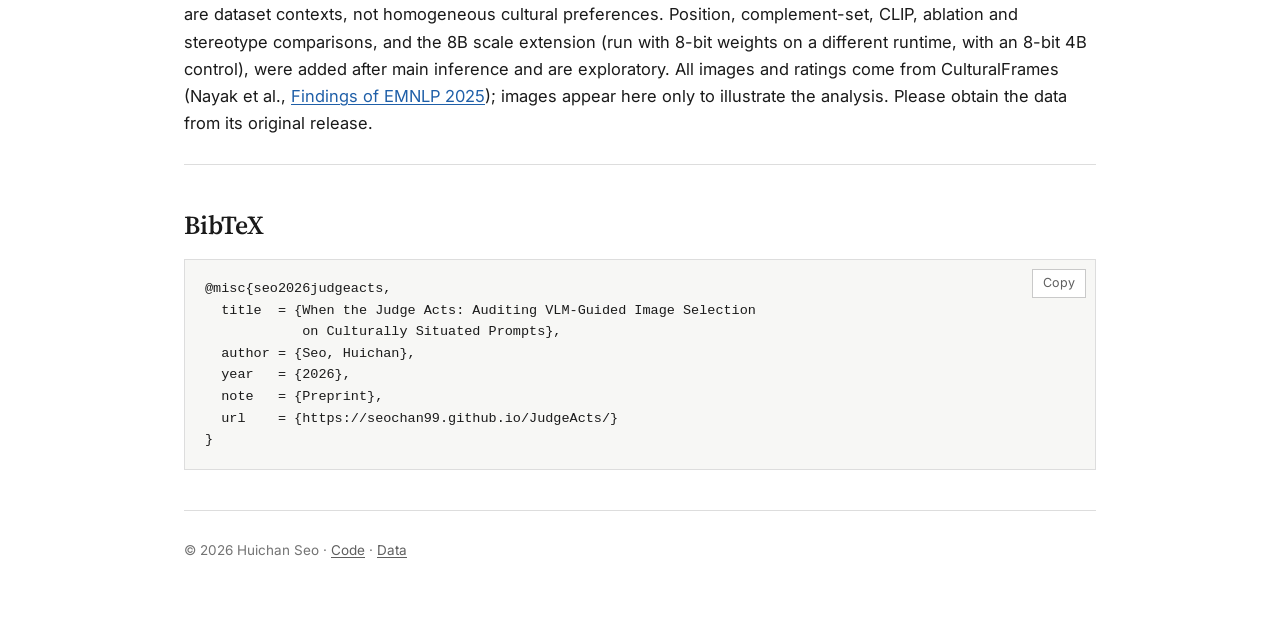
==== commit 42220ba1: "Final revisions with scale extension; project page scale section" ====
--- a/docs/index.html
+++ b/docs/index.html
@@ -4,7 +4,7 @@
 <meta charset="utf-8">
 <meta name="viewport" content="width=device-width, initial-scale=1">
 <title>When the Judge Acts: Auditing VLM Image Selection</title>
-<meta name="description" content="We audit VLM judges by the images they choose. On 300 culturally situated prompts, a 4B judge barely beats random choice and changes its pick on 60% of prompts when the images are reordered.">
+<meta name="description" content="We audit VLM judges by the images they choose. On 300 culturally situated prompts, a 4B judge barely beats random choice and changes its pick on 60% of prompts when the images are reordered; an 8B judge from the same family shows almost no position bias.">
 <meta name="author" content="Huichan Seo">
 <meta name="keywords" content="VLM-as-a-judge, vision-language models, image selection, position bias, order sensitivity, self-consistency, agreement filters, selective prediction, cultural alignment, text-to-image, CulturalFrames, audit">
 <meta name="theme-color" content="#ffffff">
@@ -14,7 +14,7 @@
 <meta property="og:type" content="article">
 <meta property="og:site_name" content="JudgeActs">
 <meta property="og:title" content="When the Judge Acts: Auditing VLM-Guided Image Selection on Culturally Situated Prompts">
-<meta property="og:description" content="Same images, different order, different answer. A 4B VLM judge barely beats random choice, favors the first image shown, and changes its pick on 60% of prompts when the images are reordered. Choices that survive reordering are the ones worth trusting.">
+<meta property="og:description" content="Same images, different order, different answer. A 4B VLM judge barely beats random choice, favors the first image shown, and changes its pick on 60% of prompts when the images are reordered. For this judge, choices that survive reordering are much better than random; at 8B the bias nearly disappears and the same filter mostly discards good choices.">
 <meta property="og:url" content="https://seochan99.github.io/JudgeActs/">
 <meta property="og:image" content="https://seochan99.github.io/JudgeActs/static/images/og.jpg">
 <meta property="og:image:width" content="1200">
@@ -22,7 +22,7 @@
 <meta property="og:image:alt" content="Three generated images of a Chilean family lunch. The judge always picks slot A, so the returned image is rated 0.00, 0.50 or 0.83 depending only on order.">
 <meta name="twitter:card" content="summary_large_image">
 <meta name="twitter:title" content="When the Judge Acts: Auditing VLM Image Selection">
-<meta name="twitter:description" content="Same images, different order, different answer. We audit VLM judges by the images they choose, on 300 culturally situated prompts.">
+<meta name="twitter:description" content="Same images, different order, different answer. We audit VLM judges by the images they choose, on 300 culturally situated prompts, at 4B and 8B.">
 <meta name="twitter:image" content="https://seochan99.github.io/JudgeActs/static/images/og.jpg">
 <meta name="twitter:image:alt" content="Three generated images; the judge always picks slot A, so the returned image depends on order.">
 
@@ -42,7 +42,7 @@
       "@id": "https://seochan99.github.io/JudgeActs/#article",
       "headline": "When the Judge Acts: Auditing VLM-Guided Image Selection on Culturally Situated Prompts",
       "name": "When the Judge Acts: Auditing VLM-Guided Image Selection on Culturally Situated Prompts",
-      "description": "Vision-language models are increasingly used as judges that pick the best of several generated images. We audit them as decision-makers: on 300 culturally situated prompts, a 4B judge improves only marginally on random choice, shows strong position bias, and changes its choice on 60% of prompts when the candidates are reordered; decisions that survive reordering are much better than random.",
+      "description": "Vision-language models are increasingly used as judges that pick the best of several generated images. We audit them as decision-makers: on 300 culturally situated prompts, a 4B judge improves only marginally on random choice, shows strong position bias, and changes its choice on 60% of prompts when the candidates are reordered; for this judge, decisions that survive reordering are much better than random. An 8B judge from the same family shows almost no position bias, and for it the same order-agreement filter mostly discards good decisions.",
       "author": {"@type": "Person", "name": "Huichan Seo", "affiliation": {"@type": "Organization", "name": "Independent Researcher"}},
       "datePublished": "2026",
       "inLanguage": "en",
@@ -90,6 +90,7 @@
       <a href="#findings">Findings</a>
       <a href="#method">Method</a>
       <a href="#position">Position bias</a>
+      <a href="#scale">Scale</a>
       <a href="#filters">Filters</a>
       <a href="#results">Results</a>
       <a href="#examples">Examples</a>
@@ -171,13 +172,13 @@
     <li class="reveal">
       <p class="fk">48.8%</p>
       <h3>Strong position bias</h3>
-      <p>of Qwen&rsquo;s 900 calls pick the first image shown, against 27.8% if it chose uniformly. SmolVLM2-2.2B rarely looks past the second image.</p>
+      <p>of Qwen3-VL-4B&rsquo;s 900 calls pick the first image shown, against 27.8% if it chose uniformly. At 8B the share falls to 27.3%, close to uniform.</p>
       <a href="#position">Position bias</a>
     </li>
     <li class="reveal">
       <p class="fk">+0.141</p>
-      <h3>Self-consistency is the signal</h3>
-      <p>gain on the 40.3% of prompts where all three orders agree. Agreeing with a second, weaker judge instead keeps below-random picks (&minus;0.060).</p>
+      <h3>Agreement helps if it targets the failure</h3>
+      <p>gain for the 4B on the 40.3% of prompts where all three orders agree; a weaker second judge instead keeps below-random picks (&minus;0.060). At 8B, the prompts this filter rejects still beat random (+0.068).</p>
       <a href="#filters">Agreement filters</a>
     </li>
   </ol>
@@ -186,7 +187,7 @@
 <!-- ============ Abstract ============ -->
 <section id="abstract">
   <h2>Abstract</h2>
-  <p>Vision-language models (VLMs) are increasingly used as judges that pick the best of several generated images, so their choices decide what users see. Such judges are usually validated by how well their scores agree with human ratings, not by the quality of the images they actually choose. We audit VLM judges as decision-makers. On 300 culturally situated prompts, we compare the image a judge returns with human ratings it never sees and with random choice from the same candidates, and we repeat every decision with the candidates reordered. A 4B-parameter judge improves only marginally on random selection and falls short of a simple CLIP similarity baseline. Its choices show strong position bias: it picks the first image shown 1.8 times as often as chance, and reordering the same candidates changes its choice on 60% of prompts. Agreement across orders is nonetheless informative: decisions that survive reordering are much better than random, whereas agreement with a second, weaker judge keeps the wrong decisions. Both the judge and the CLIP baseline reduce missing cultural details but slightly raise stereotype ratings. We argue that judges should be evaluated by what they choose, with order sensitivity reported and cultural errors measured separately from prompt alignment.</p>
+  <p>Vision-language models (VLMs) are increasingly used as judges that pick the best of several generated images, so their choices decide what users see. Such judges are usually validated by how well their scores agree with human ratings, not by the images they choose. We audit VLM judges as decision-makers: on 300 culturally situated prompts, we compare the image a judge returns with human ratings it never sees and with random choice from the same candidates, and we repeat every decision with the candidates reordered. A 4B-parameter judge barely beats random selection and falls short of a CLIP similarity baseline. Its choices show strong position bias: it picks the first image shown in 49% of calls, where chance would give 28%, and reordering changes the image it returns on 60% of prompts. For this judge, agreement across orders is informative: decisions that survive reordering are much better than random, whereas agreement with a weaker second judge keeps the wrong ones. An 8B judge from the same family shows almost no position bias and beats the CLIP baseline, and for it the same order-agreement filter mostly discards good decisions. Agreement helps only when it targets the judge&rsquo;s failure mode, so such filters must be re-audited whenever the judge changes. The 4B judge&rsquo;s slight rise in stereotype ratings is no longer detectable after aggregating across orders or with the larger judge.</p>
 </section>
 
 <!-- ============ Method ============ -->
@@ -258,12 +259,24 @@
   </figure>
 </section>
 
+<!-- ============ Scale ============ -->
+<section id="scale" aria-labelledby="scale-h">
+  <h2 id="scale-h">Does scale remove the bias?</h2>
+  <p class="sec-lead">After the main audit we re-ran all 900 calls with Qwen3-VL-8B from the same family, and with an 8-bit copy of the 4B as a control for quantization and runtime. Each column is one judge, on the same 300 prompts and the same three orders.</p>
+  <figure class="sm-fig">
+    <div class="sm" id="scale-sm" role="img" aria-label="Small multiples for three judges. First-slot share: 4B 48.8%, 4B 8-bit 48.2%, 8B 27.3%, uniform 27.8%. Gain over random on all prompts / orders agree / orders disagree: 4B +0.039 / +0.141 / −0.030; 4B 8-bit +0.044 / +0.135 / −0.023; 8B +0.097 / +0.118 / +0.068."></div>
+    <noscript><p>First-slot share: 4B 48.8%, 4B 8-bit 48.2%, 8B 27.3% (uniform 27.8%). Gain over random, all prompts / orders agree / orders disagree: 4B +0.039 / +0.141 / &minus;0.030; 4B 8-bit +0.044 / +0.135 / &minus;0.023; 8B +0.097 / +0.118 / +0.068.</p></noscript>
+    <figcaption id="scale-caption">Top: share of calls choosing the first slot; dashes mark uniform choice. Bottom: gain over random choice in human rating with 95% bootstrap intervals, for every prompt (original order), for prompts where all three orders return the same image, and for the rest; the dashed line is the CLIP baseline. The 8-bit 4B control returns the same image as the main 4B run on 94.9% of calls, so the 8B differences are unlikely to come from quantization or the runtime. Post hoc; 8B and control run on Apple MLX with 8-bit language-model weights.</figcaption>
+  </figure>
+  <p class="take">At 8B the position bias nearly disappears, and the order-agreement filter mostly discards good decisions: the prompts it rejects still beat random by +0.068. Agreement helps only when it targets the judge&rsquo;s failure mode.</p>
+</section>
+
 <!-- ============ Agreement filters ============ -->
 <section id="filters">
   <h2>Agreement filters: what they keep and reject</h2>
-  <p class="sec-lead">An agreement filter lets the judge act only on prompts where its choices agree, and abstain on the rest. Each dot is one of the 300 prompts, one row per country. Judge a filter by both sides: kept prompts should beat random, and rejected ones should not.</p>
+  <p class="sec-lead">An agreement filter lets the judge act only on prompts where its choices agree, and abstain on the rest. Each dot is one of the 300 prompts, one row per country. The first three filters use Qwen3-VL-4B; the last applies the order filter to the 8B judge. Judge a filter by both sides: kept prompts should beat random, and rejected ones should not.</p>
   <div class="chart-controls" role="group" aria-label="Agreement filter">
-    <button type="button" class="seg" data-gate="none" aria-pressed="false">No filter</button><button type="button" class="seg is-on" data-gate="unanimity" aria-pressed="true">3/3 orders<span class="long"> agree</span></button><button type="button" class="seg" data-gate="crossmodel" aria-pressed="false">Both judges<span class="long"> agree</span></button>
+    <button type="button" class="seg" data-gate="none" aria-pressed="false">No filter</button><button type="button" class="seg is-on" data-gate="unanimity" aria-pressed="true">3/3 orders<span class="long"> agree</span></button><button type="button" class="seg" data-gate="crossmodel" aria-pressed="false">Both judges<span class="long"> agree</span></button><button type="button" class="seg" data-gate="unanimity8b" aria-pressed="false">8B<span class="long">: 3/3 orders agree</span></button>
   </div>
   <div class="gate">
     <div class="gate-dots">
@@ -309,6 +322,7 @@
       <a href="static/images/cultural_deltas.png"><img src="static/images/cultural_deltas.png" width="1004" height="519" loading="lazy" decoding="async" alt="Paired differences between Qwen's choices and random choice in three cultural-error ratings: missing explicit expectations decreases, missing implicit expectations changes little, stereotype rating rises slightly."></a>
     <figcaption><b>Figure 2.</b> Cultural-error ratings of Qwen&rsquo;s choices minus random choice; negative is fewer errors. Qwen reduces missing explicit expectations (&minus;0.056) but slightly raises stereotype ratings (+0.023, pointwise CI [0.002, 0.045]); the Bonferroni-adjusted interval [&minus;0.002, 0.051] includes zero, so this is exploratory.</figcaption>
   </figure>
+  <p class="cult-note">The 4B&rsquo;s small stereotype rise does not survive aggregation. Taking the majority choice across the three orders gives +0.007 [&minus;0.013, 0.027]; keeping only unanimous prompts gives +0.010 [&minus;0.019, 0.039]; the 8B judge&rsquo;s original-order choices give +0.016 [&minus;0.004, 0.036]. All three intervals include zero.</p>
 
   <figure class="wide">
     <a href="static/images/country_bars.png"><img src="static/images/country_bars.png" width="1754" height="527" loading="lazy" decoding="async" alt="Selection regret by country group for random, Qwen and Smol across ten countries, with bootstrap intervals."></a>
@@ -365,7 +379,7 @@
 <!-- ============ Notes ============ -->
 <section id="notes">
   <h2>Limitations and data use</h2>
-  <p>The audit covers two small open judges, 300 prompts, and one set of released human ratings. Country groups are dataset contexts, not homogeneous cultural preferences. Position, complement-set, CLIP, ablation and stereotype comparisons were added after main inference and are exploratory. All images and ratings come from CulturalFrames (Nayak et&nbsp;al., <a href="https://aclanthology.org/2025.findings-emnlp.1141/">Findings of EMNLP 2025</a>); images appear here only to illustrate the analysis. Please obtain the data from its original release.</p>
+  <p>The main audit covers two small open judges, 300 prompts, and one set of released human ratings. Country groups are dataset contexts, not homogeneous cultural preferences. Position, complement-set, CLIP, ablation and stereotype comparisons, and the 8B scale extension (run with 8-bit weights on a different runtime, with an 8-bit 4B control), were added after main inference and are exploratory. All images and ratings come from CulturalFrames (Nayak et&nbsp;al., <a href="https://aclanthology.org/2025.findings-emnlp.1141/">Findings of EMNLP 2025</a>); images appear here only to illustrate the analysis. Please obtain the data from its original release.</p>
 </section>
 
 <section id="bibtex">
--- a/docs/static/style.css
+++ b/docs/static/style.css
@@ -536,6 +536,63 @@
 .chart .q { fill: var(--qwen); } .chart .s { fill: var(--smol); } .chart .v { fill: var(--qwen); }
 .chart .qt { fill: var(--qwen); } .chart .st { fill: var(--smol); }
 .chart-note { font-size: 12.5px; color: var(--faint); }
+
+/* ---------- Scale small multiples ---------- */
+.sm-fig { margin: 8px 0 26px; }
+.sm { display: grid; grid-template-columns: repeat(3, minmax(0, 1fr)); gap: 0; border-top: 1px solid var(--ink); }
+.smp { padding: 14px 24px 4px 0; min-width: 0; }
+.smp + .smp { padding-left: 24px; border-left: 1px solid var(--rule); }
+.smp-h { margin: 0 0 14px; line-height: 1.2; }
+.smp-h b { display: block; font: 600 30px/1 var(--serif); letter-spacing: -0.01em; }
+.smp-h span { display: block; margin-top: 5px; font-size: 12.5px; color: var(--muted); }
+.smp-k { margin: 0 0 6px; font-size: 11.5px; font-weight: 600; letter-spacing: .07em; text-transform: uppercase; color: var(--muted); }
+.smp-sub { margin: 4px 0 18px; font-size: 12.5px; line-height: 1.45; color: var(--muted); }
+.smf { display: grid; grid-template-columns: minmax(0, 1fr) 50px; align-items: center; gap: 10px; }
+.smf-track { position: relative; height: 18px; background: #f3f3f3; }
+.smf-bar { position: absolute; left: 0; top: 0; bottom: 0; background: var(--qwen); transform-origin: 0 50%; }
+.smf-uni { position: absolute; top: -4px; bottom: -4px; border-left: 1.5px dashed var(--ink); }
+.smf-val { font: 600 17px/1 var(--serif); text-align: right; font-variant-numeric: tabular-nums; }
+.smg { position: relative; padding: 16px 0 22px; }
+.smg-axis { position: absolute; left: 0; right: 56px; top: 0; bottom: 0; pointer-events: none; }
+.smg-axis .gl, .smg-axis .zl, .smg-axis .clip { position: absolute; top: 14px; bottom: 18px; width: 1px; }
+.smg-axis .gl { background: var(--hair); }
+.smg-axis .zl { background: var(--ink); }
+.smg-axis .clip { width: 0; border-left: 1.5px dashed #8a8a8a; }
+.smg-axis .tl { position: absolute; bottom: 0; transform: translateX(-50%); font-size: 11px; color: var(--faint); white-space: nowrap; font-variant-numeric: tabular-nums; }
+.smg-axis .tl.z { color: var(--ink); }
+.smg-axis .clip-l { position: absolute; top: 0; transform: translateX(-50%); font-size: 11px; color: var(--muted); white-space: nowrap; }
+.smg-row { position: relative; display: grid; grid-template-columns: minmax(0, 1fr) 56px; grid-template-rows: auto 22px; align-items: center; margin-bottom: 4px; }
+.smg-lab { grid-column: 1 / -1; justify-self: start; font-size: 12px; line-height: 1.3; color: #333; white-space: nowrap; padding: 0 6px 0 0; background: var(--paper); position: relative; z-index: 1; }
+.smg-lab i { font-style: normal; color: var(--faint); margin-left: 3px; font-variant-numeric: tabular-nums; }
+.smg-track { position: relative; height: 100%; }
+.smg-bar { position: absolute; top: 50%; margin-top: -6px; height: 12px; background: var(--ink); }
+.smg-row.a .smg-bar { background: var(--qwen); }
+.smg-row.r .smg-bar { background: #9b9b9b; }
+.smg-ci { position: absolute; top: 50%; margin-top: -.75px; height: 1.5px; background: var(--ink); }
+.smg-ci::before, .smg-ci::after { content: ""; position: absolute; top: -4px; width: 1.5px; height: 9.5px; background: var(--ink); }
+.smg-ci::before { left: 0; } .smg-ci::after { right: 0; }
+.smg-val { font: 600 15px/1 var(--serif); text-align: right; font-variant-numeric: tabular-nums; }
+.take { max-width: 760px; font: 400 19px/1.5 var(--serif); color: var(--ink); margin: 0 0 30px; padding-left: 16px; border-left: 2px solid var(--ink); }
+.cult-note { max-width: 760px; font-size: 14.5px; line-height: 1.6; color: #333; margin: -18px 0 40px; }
+
+.js .sm .smf-bar, .js .sm .smg-bar { transform: scaleX(0); transition: transform .8s var(--ease); }
+.js .sm .smf-bar { transition-delay: calc(var(--p) * 220ms); }
+.js .sm .smg-bar { transition-delay: calc(var(--p) * 220ms + 350ms + var(--r) * 110ms); }
+.js .sm .smg-ci, .js .sm .smf-uni, .js .sm .smf-val, .js .sm .smg-val, .js .sm .smp-sub { opacity: 0; transition: opacity .45s ease; }
+.js .sm .smf-uni { transition-delay: calc(var(--p) * 220ms + 500ms); }
+.js .sm .smf-val, .js .sm .smp-sub { transition-delay: calc(var(--p) * 220ms + 600ms); }
+.js .sm .smg-ci, .js .sm .smg-val { transition-delay: calc(var(--p) * 220ms + 900ms + var(--r) * 110ms); }
+.js .sm.in .smf-bar, .js .sm.in .smg-bar { transform: none; }
+.js .sm.in .smg-ci, .js .sm.in .smf-uni, .js .sm.in .smf-val, .js .sm.in .smg-val, .js .sm.in .smp-sub { opacity: 1; }
+@media (max-width: 860px) {
+  .sm { grid-template-columns: 1fr; }
+  .smp, .smp + .smp { padding: 14px 0 6px; border-left: 0; }
+  .smp + .smp { border-top: 1px solid var(--rule); }
+  .smp-h { display: flex; align-items: baseline; gap: 10px; }
+  .smp-h b { font-size: 24px; }
+  .smp-h span { margin: 0; }
+  .take { font-size: 17px; }
+}
 
 /* ---------- Gates ---------- */
 .gate {
